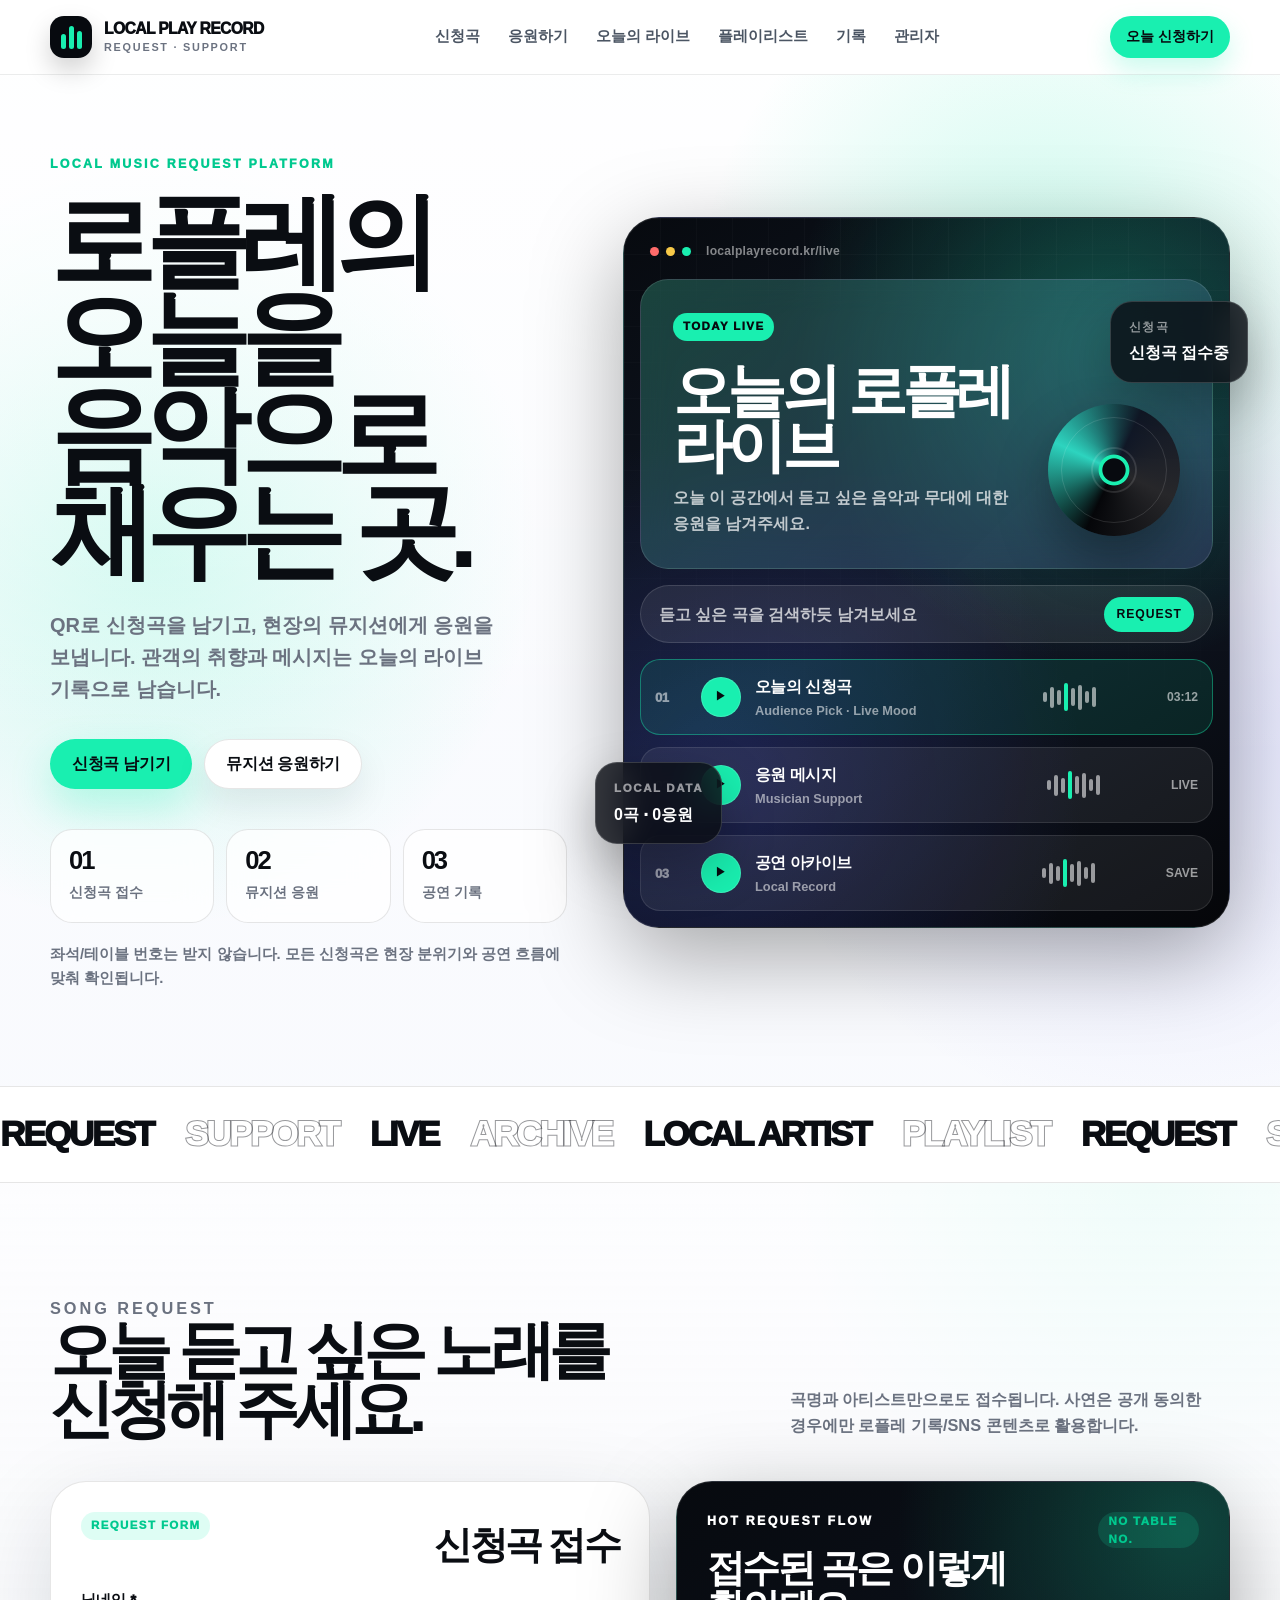
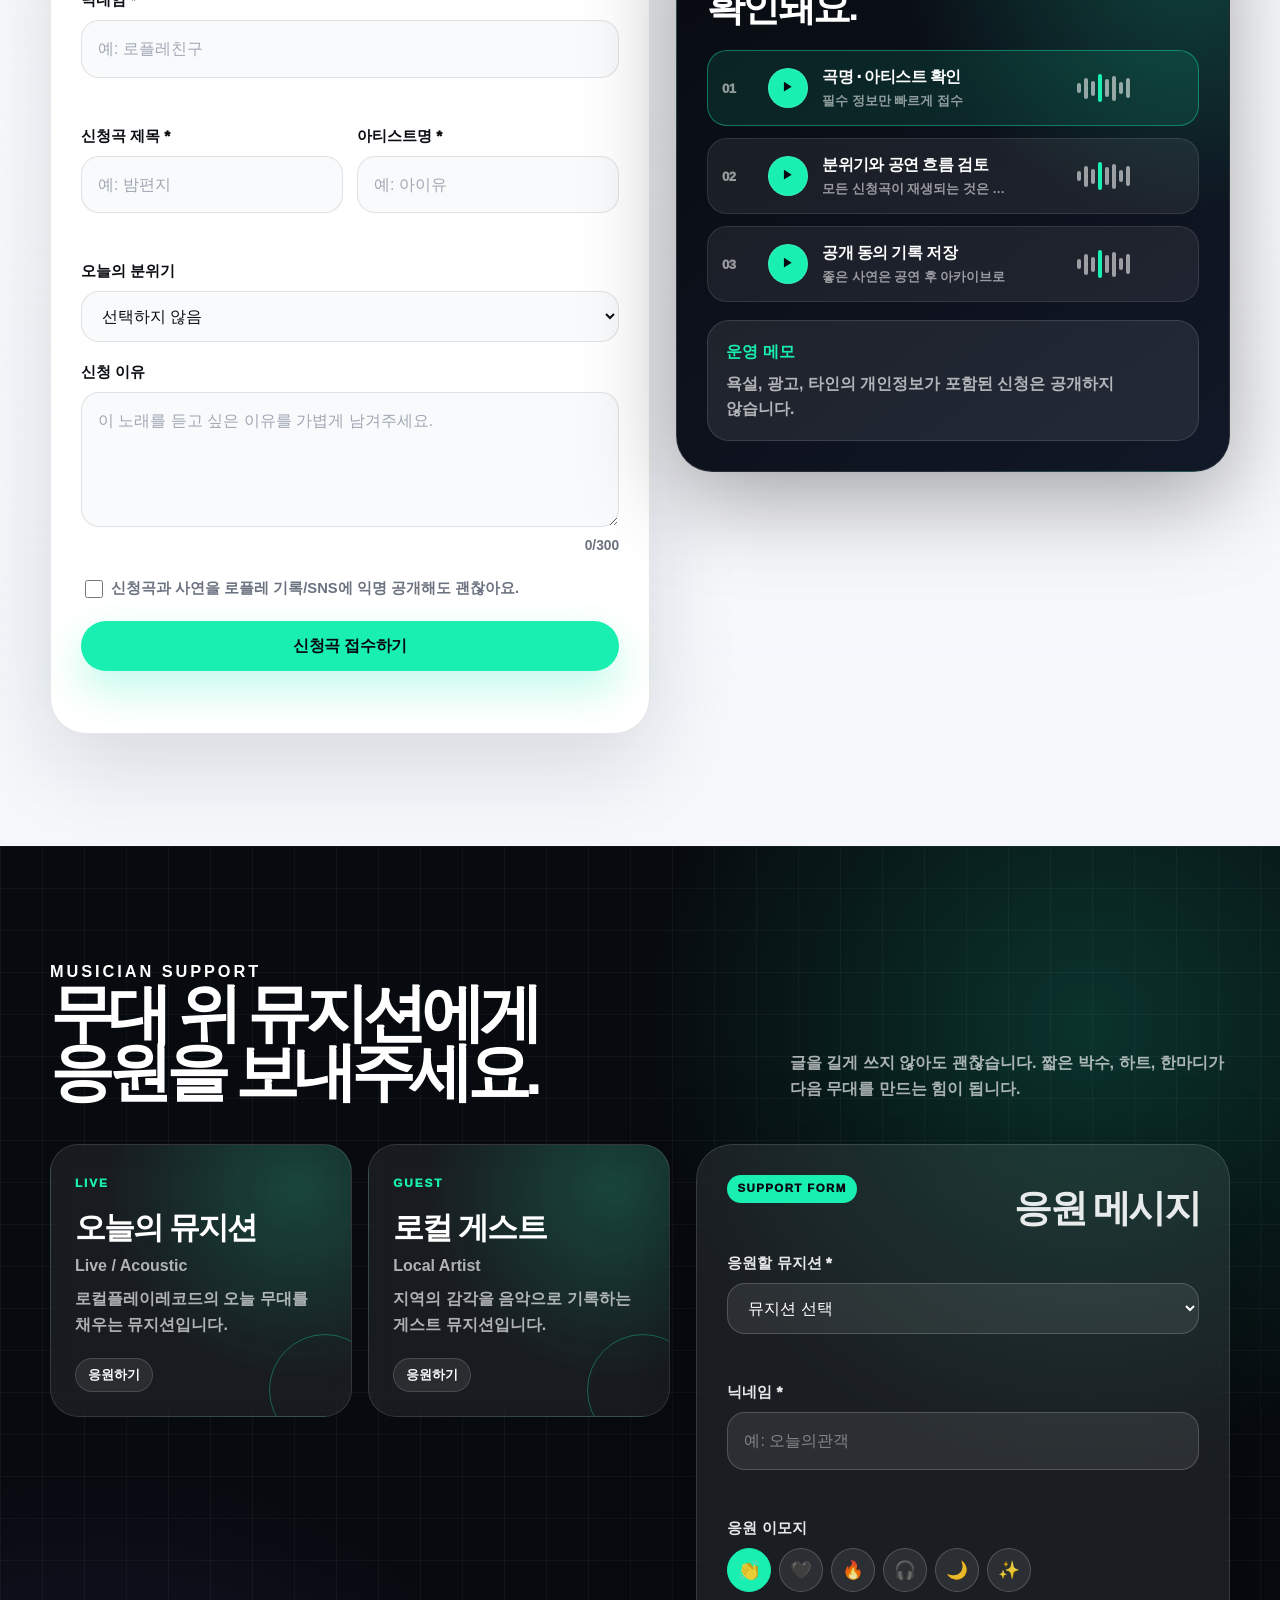
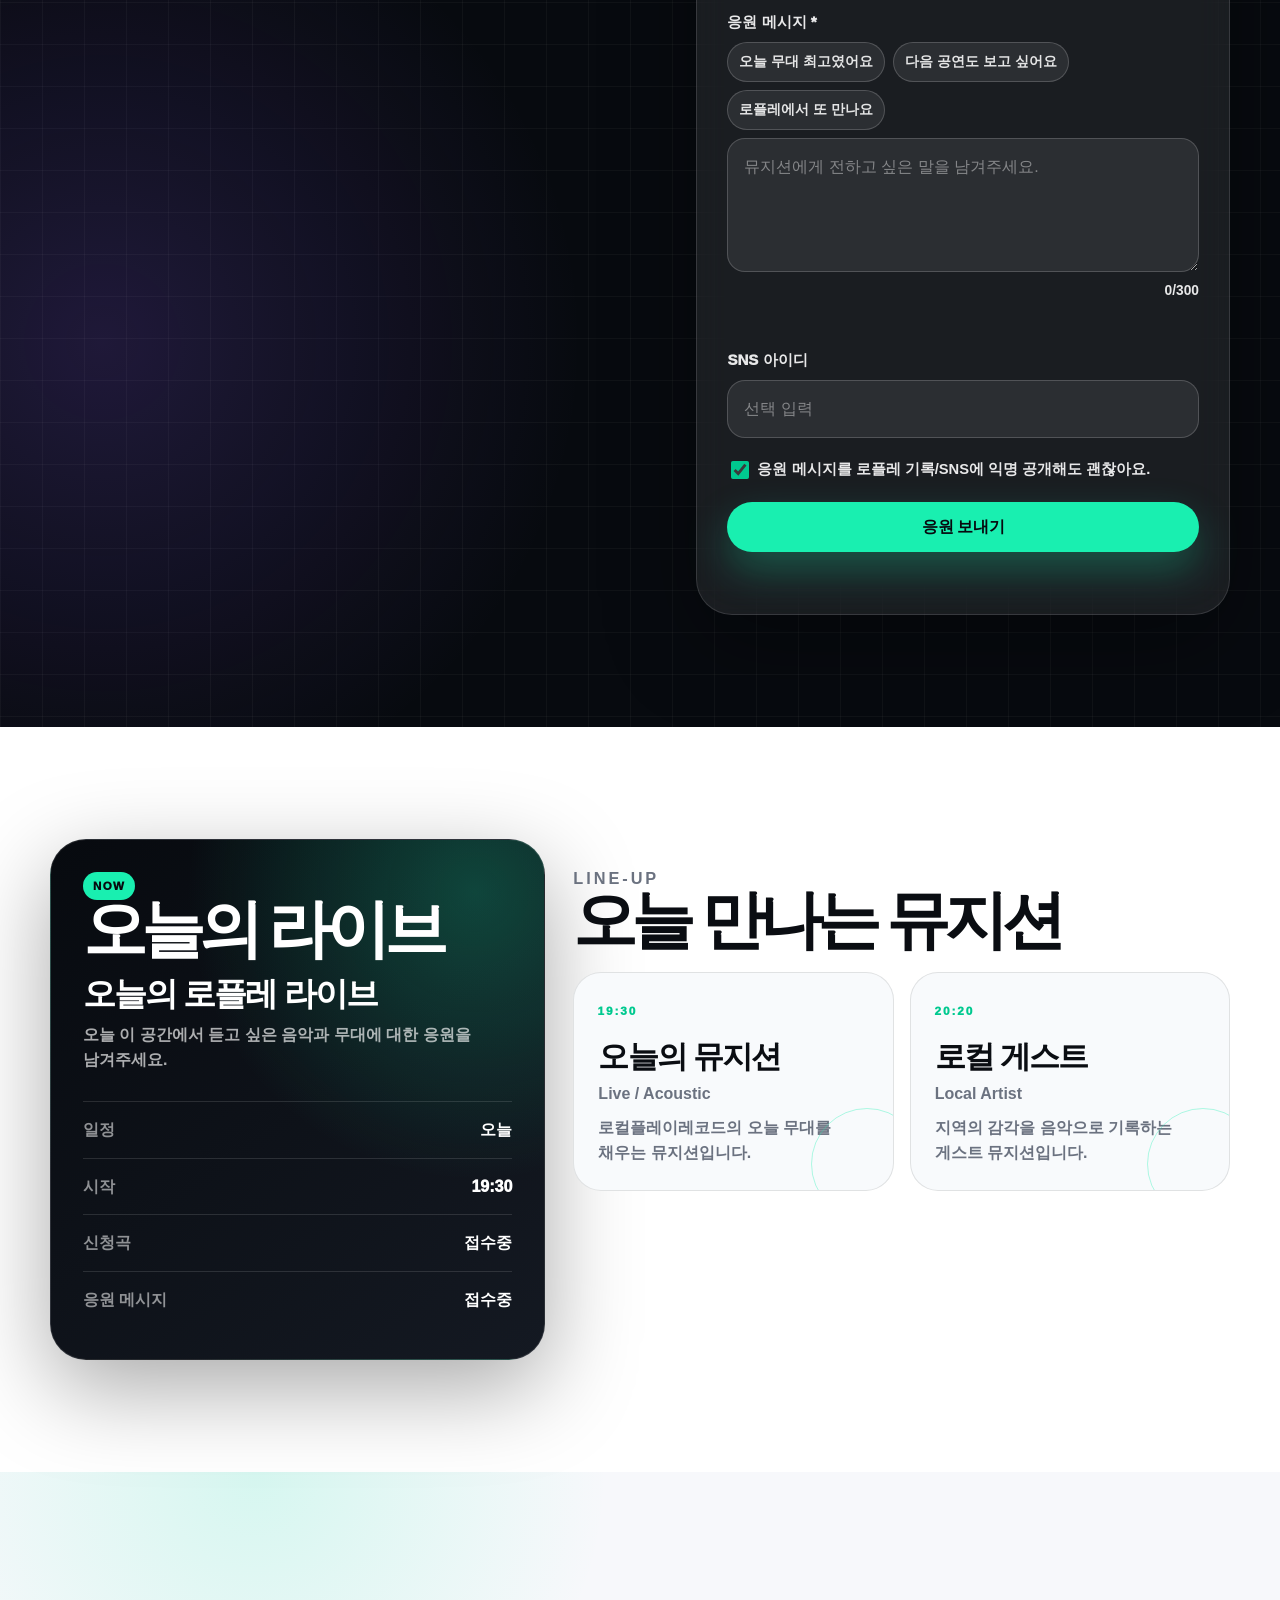
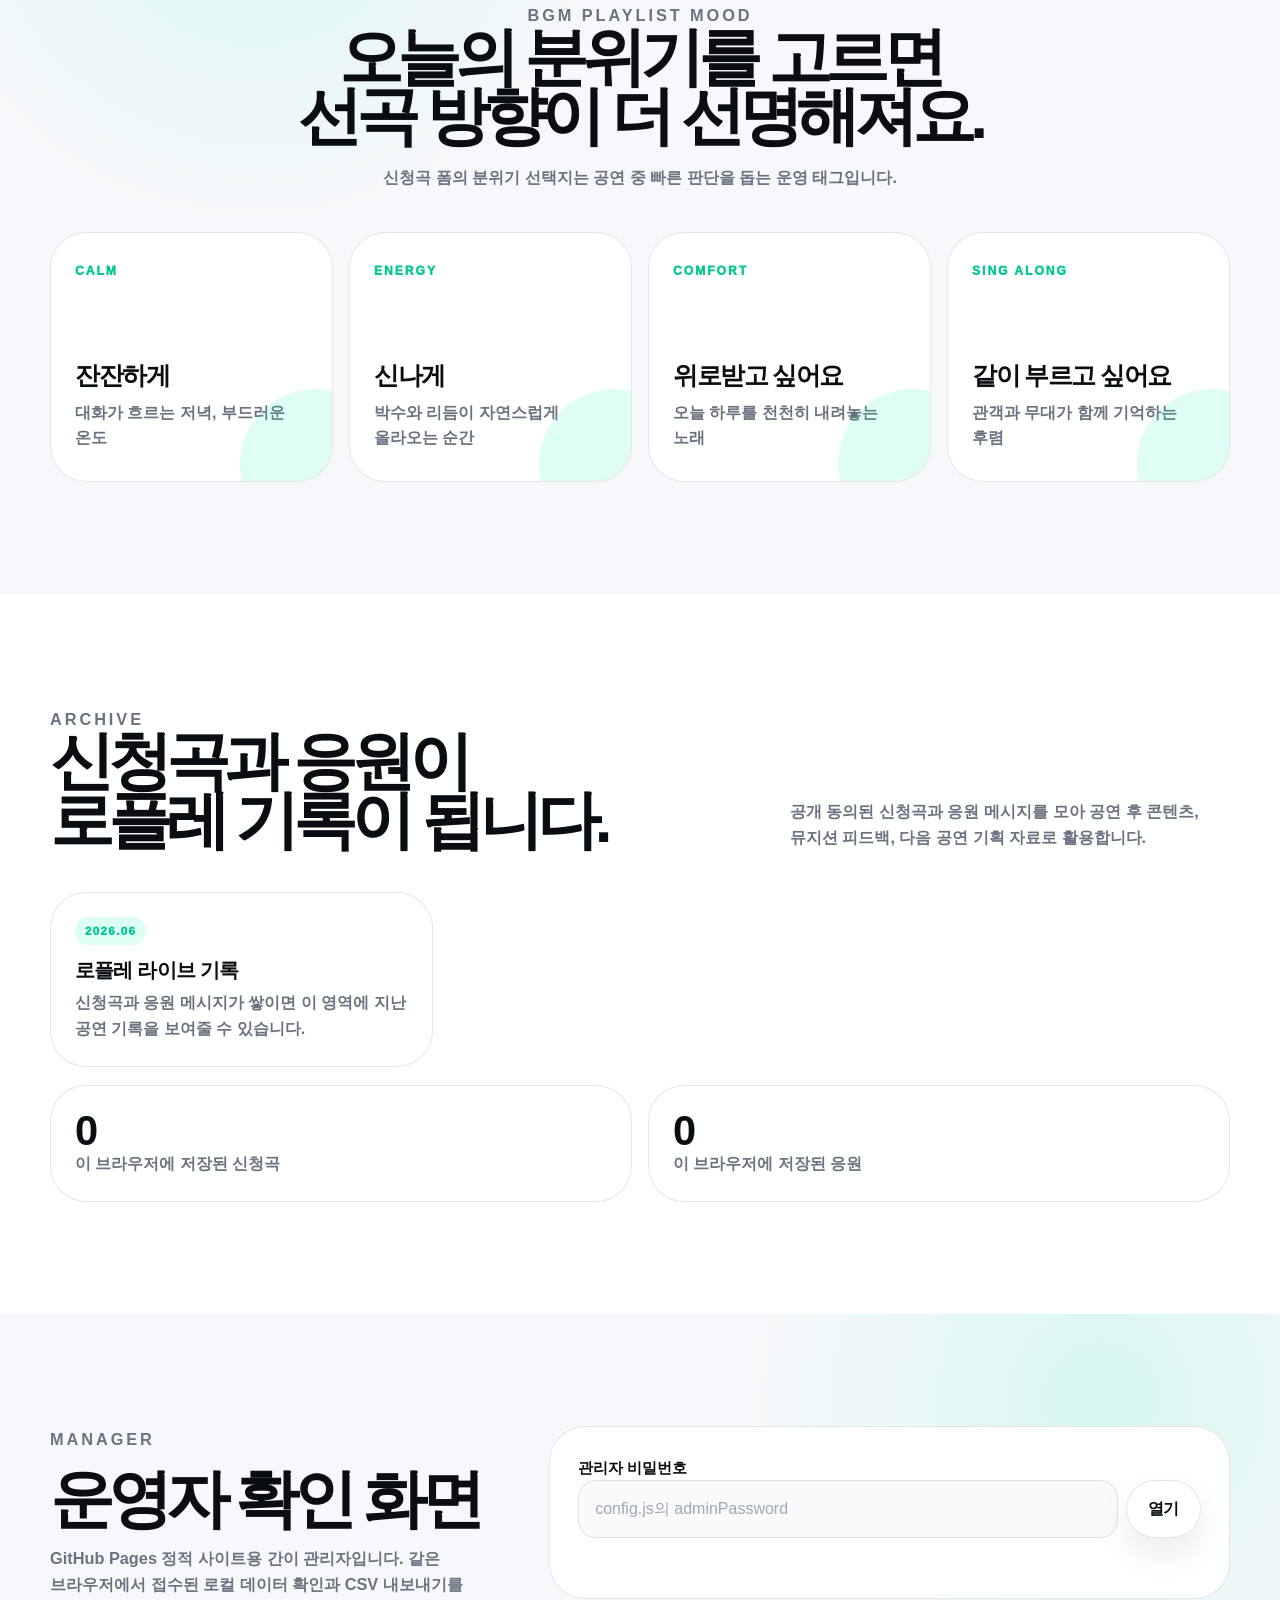
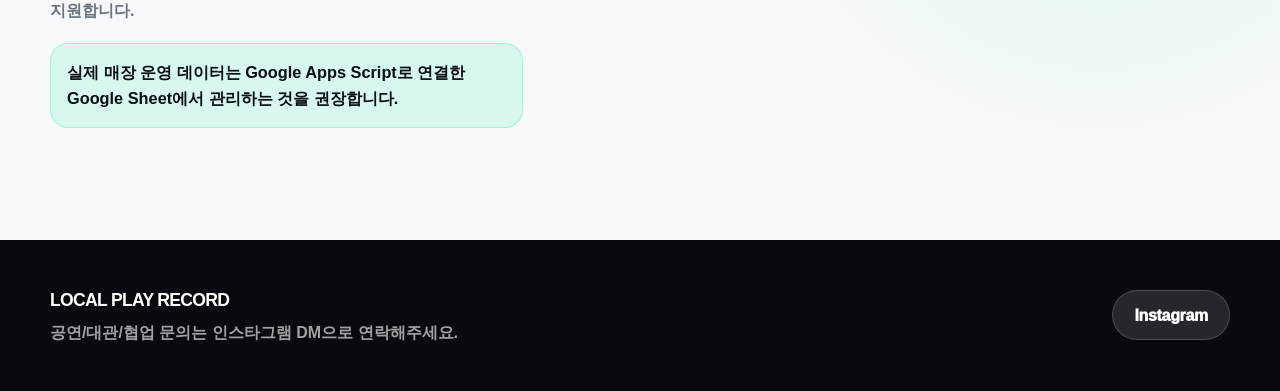
==== index.html @ 52e78ef9 "Deploy Local Play Record site" ====
<!doctype html>
<html lang="ko">
<head>
  <meta charset="utf-8" />
  <meta name="viewport" content="width=device-width, initial-scale=1" />
  <meta name="description" content="로컬플레이레코드 신청곡과 뮤지션 응원하기 페이지" />
  <meta property="og:title" content="LOCAL PLAY RECORD" />
  <meta property="og:description" content="오늘 듣고 싶은 음악을 신청하고 뮤지션에게 응원을 남겨주세요." />
  <meta property="og:type" content="website" />
  <title>LOCAL PLAY RECORD | 신청곡과 뮤지션 응원하기</title>
  <link rel="stylesheet" href="assets/styles.css" />
  <script src="config.js"></script>
</head>
<body>
  <a class="skip-link" href="#main">본문으로 바로가기</a>

  <header class="site-header" data-header>
    <div class="container nav-shell">
      <a class="brand" href="#home" aria-label="로컬플레이레코드 홈">
        <span class="brand-mark" aria-hidden="true"><span></span><span></span><span></span></span>
        <span class="brand-copy">
          <strong data-brand-name>LOCAL PLAY RECORD</strong>
          <small>REQUEST · SUPPORT</small>
        </span>
      </a>
      <button class="nav-toggle" type="button" aria-expanded="false" aria-controls="primary-nav" data-nav-toggle>
        메뉴
      </button>
      <nav id="primary-nav" class="primary-nav" data-primary-nav aria-label="주요 메뉴">
        <a href="#request">신청곡</a>
        <a href="#support">응원하기</a>
        <a href="#live">오늘의 라이브</a>
        <a href="#playlist">플레이리스트</a>
        <a href="#archive">기록</a>
        <a href="#admin">관리자</a>
      </nav>
      <a class="header-cta" href="#request">오늘 신청하기</a>
    </div>
  </header>

  <main id="main">
    <section id="home" class="hero section">
      <div class="container hero-grid">
        <div class="hero-copy">
          <p class="eyebrow">Local Music Request Platform</p>
          <h1>로플레의 오늘을<br />음악으로 채우는 곳.</h1>
          <p class="hero-text">QR로 신청곡을 남기고, 현장의 뮤지션에게 응원을 보냅니다. 관객의 취향과 메시지는 오늘의 라이브 기록으로 남습니다.</p>
          <div class="cta-row">
            <a class="button primary" href="#request">신청곡 남기기</a>
            <a class="button secondary" href="#support">뮤지션 응원하기</a>
          </div>
          <div class="hero-metrics" aria-label="홈페이지 주요 기능">
            <article><strong>01</strong><span>신청곡 접수</span></article>
            <article><strong>02</strong><span>뮤지션 응원</span></article>
            <article><strong>03</strong><span>공연 기록</span></article>
          </div>
          <p class="notice">좌석/테이블 번호는 받지 않습니다. 모든 신청곡은 현장 분위기와 공연 흐름에 맞춰 확인됩니다.</p>
        </div>

        <div class="hero-interface" aria-label="음악 플랫폼형 화면 미리보기">
          <div class="interface-window">
            <div class="window-topbar">
              <span></span><span></span><span></span>
              <p>localplayrecord.kr/live</p>
            </div>
            <div class="interface-banner">
              <div>
                <span class="card-label mint">TODAY LIVE</span>
                <h2 data-event-title>오늘의 로플레 라이브</h2>
                <p data-event-description>오늘 이 공간에서 듣고 싶은 음악과 무대에 대한 응원을 남겨주세요.</p>
              </div>
              <div class="disc" aria-hidden="true"></div>
            </div>
            <div class="search-shell" aria-hidden="true">
              <span>듣고 싶은 곡을 검색하듯 남겨보세요</span>
              <b>REQUEST</b>
            </div>
            <div class="track-list compact" aria-hidden="true">
              <article class="track-row active">
                <span class="rank">01</span>
                <button type="button" tabindex="-1">▶</button>
                <div class="track-main">
                  <strong>오늘의 신청곡</strong>
                  <small>Audience Pick · Live Mood</small>
                </div>
                <div class="wave"><i></i><i></i><i></i><i></i><i></i><i></i><i></i><i></i></div>
                <span class="duration">03:12</span>
              </article>
              <article class="track-row">
                <span class="rank">02</span>
                <button type="button" tabindex="-1">▶</button>
                <div class="track-main">
                  <strong>응원 메시지</strong>
                  <small>Musician Support</small>
                </div>
                <div class="wave"><i></i><i></i><i></i><i></i><i></i><i></i><i></i><i></i></div>
                <span class="duration">LIVE</span>
              </article>
              <article class="track-row">
                <span class="rank">03</span>
                <button type="button" tabindex="-1">▶</button>
                <div class="track-main">
                  <strong>공연 아카이브</strong>
                  <small>Local Record</small>
                </div>
                <div class="wave"><i></i><i></i><i></i><i></i><i></i><i></i><i></i><i></i></div>
                <span class="duration">SAVE</span>
              </article>
            </div>
          </div>
          <div class="floating-card floating-status">
            <span>신청곡</span>
            <strong data-event-status>신청곡 접수중</strong>
          </div>
          <div class="floating-card floating-count">
            <span>LOCAL DATA</span>
            <strong><b data-request-count>0</b>곡 · <b data-support-count>0</b>응원</strong>
          </div>
        </div>
      </div>
    </section>

    <section class="ticker" aria-label="서비스 키워드">
      <div class="ticker-track">
        <span>REQUEST</span><span>SUPPORT</span><span>LIVE</span><span>ARCHIVE</span><span>LOCAL ARTIST</span><span>PLAYLIST</span>
        <span>REQUEST</span><span>SUPPORT</span><span>LIVE</span><span>ARCHIVE</span><span>LOCAL ARTIST</span><span>PLAYLIST</span>
      </div>
    </section>

    <section id="request" class="section request-section">
      <div class="container section-heading split-heading">
        <div>
          <p class="eyebrow">Song Request</p>
          <h2>오늘 듣고 싶은 노래를<br />신청해 주세요.</h2>
        </div>
        <p>곡명과 아티스트만으로도 접수됩니다. 사연은 공개 동의한 경우에만 로플레 기록/SNS 콘텐츠로 활용합니다.</p>
      </div>

      <div class="container request-layout">
        <form class="form-card request-card" data-form="request" novalidate>
          <div class="form-card-head">
            <span class="card-label">REQUEST FORM</span>
            <h3>신청곡 접수</h3>
          </div>

          <div class="form-row">
            <label for="requestNickname">닉네임 <span aria-hidden="true">*</span></label>
            <input id="requestNickname" name="nickname" type="text" maxlength="20" required placeholder="예: 로플레친구" autocomplete="nickname" />
            <p class="field-error" data-error-for="requestNickname"></p>
          </div>

          <div class="form-grid-2">
            <div class="form-row">
              <label for="songTitle">신청곡 제목 <span aria-hidden="true">*</span></label>
              <input id="songTitle" name="songTitle" type="text" maxlength="80" required placeholder="예: 밤편지" />
              <p class="field-error" data-error-for="songTitle"></p>
            </div>

            <div class="form-row">
              <label for="artistName">아티스트명 <span aria-hidden="true">*</span></label>
              <input id="artistName" name="artistName" type="text" maxlength="80" required placeholder="예: 아이유" />
              <p class="field-error" data-error-for="artistName"></p>
            </div>
          </div>

          <div class="form-row">
            <label for="mood">오늘의 분위기</label>
            <select id="mood" name="mood" data-mood-options>
              <option value="">선택하지 않음</option>
            </select>
          </div>

          <div class="form-row">
            <label for="reason">신청 이유</label>
            <textarea id="reason" name="reason" rows="4" maxlength="300" placeholder="이 노래를 듣고 싶은 이유를 가볍게 남겨주세요."></textarea>
            <p class="counter"><span data-counter-for="reason">0</span>/300</p>
          </div>

          <label class="checkbox-row">
            <input name="isPublic" type="checkbox" value="yes" />
            <span>신청곡과 사연을 로플레 기록/SNS에 익명 공개해도 괜찮아요.</span>
          </label>

          <input class="visually-hidden" name="website" tabindex="-1" autocomplete="off" />

          <button class="button primary full" type="submit">신청곡 접수하기</button>
          <p class="form-status" role="status" aria-live="polite" data-status></p>
        </form>

        <aside class="hot-panel" aria-label="신청곡 운영 안내">
          <div class="hot-panel-head">
            <div>
              <p class="eyebrow">Hot Request Flow</p>
              <h3>접수된 곡은 이렇게 확인돼요.</h3>
            </div>
            <span class="pill">NO TABLE NO.</span>
          </div>
          <div class="track-list">
            <article class="track-row active">
              <span class="rank">01</span>
              <button type="button" tabindex="-1" aria-hidden="true">▶</button>
              <div class="track-main">
                <strong>곡명 · 아티스트 확인</strong>
                <small>필수 정보만 빠르게 접수</small>
              </div>
              <div class="wave"><i></i><i></i><i></i><i></i><i></i><i></i><i></i><i></i></div>
            </article>
            <article class="track-row">
              <span class="rank">02</span>
              <button type="button" tabindex="-1" aria-hidden="true">▶</button>
              <div class="track-main">
                <strong>분위기와 공연 흐름 검토</strong>
                <small>모든 신청곡이 재생되는 것은 아니에요</small>
              </div>
              <div class="wave"><i></i><i></i><i></i><i></i><i></i><i></i><i></i><i></i></div>
            </article>
            <article class="track-row">
              <span class="rank">03</span>
              <button type="button" tabindex="-1" aria-hidden="true">▶</button>
              <div class="track-main">
                <strong>공개 동의 기록 저장</strong>
                <small>좋은 사연은 공연 후 아카이브로</small>
              </div>
              <div class="wave"><i></i><i></i><i></i><i></i><i></i><i></i><i></i><i></i></div>
            </article>
          </div>
          <div class="guide-card">
            <strong>운영 메모</strong>
            <p>욕설, 광고, 타인의 개인정보가 포함된 신청은 공개하지 않습니다.</p>
          </div>
        </aside>
      </div>
    </section>

    <section id="support" class="section support-section">
      <div class="container section-heading split-heading dark-heading">
        <div>
          <p class="eyebrow">Musician Support</p>
          <h2>무대 위 뮤지션에게<br />응원을 보내주세요.</h2>
        </div>
        <p>글을 길게 쓰지 않아도 괜찮습니다. 짧은 박수, 하트, 한마디가 다음 무대를 만드는 힘이 됩니다.</p>
      </div>

      <div class="container support-layout">
        <div class="musician-side">
          <div class="musician-grid" data-musician-cards aria-live="polite"></div>
        </div>

        <form class="form-card dark support-card" data-form="support" novalidate>
          <div class="form-card-head">
            <span class="card-label mint">SUPPORT FORM</span>
            <h3>응원 메시지</h3>
          </div>

          <div class="form-row">
            <label for="musicianId">응원할 뮤지션 <span aria-hidden="true">*</span></label>
            <select id="musicianId" name="musicianId" required data-musician-options>
              <option value="">뮤지션 선택</option>
            </select>
            <p class="field-error" data-error-for="musicianId"></p>
          </div>

          <div class="form-row">
            <label for="supportNickname">닉네임 <span aria-hidden="true">*</span></label>
            <input id="supportNickname" name="nickname" type="text" maxlength="20" required placeholder="예: 오늘의관객" autocomplete="nickname" />
            <p class="field-error" data-error-for="supportNickname"></p>
          </div>

          <div class="form-row">
            <span class="label-like">응원 이모지</span>
            <div class="emoji-row" data-emoji-options></div>
          </div>

          <div class="form-row">
            <label for="supportMessage">응원 메시지 <span aria-hidden="true">*</span></label>
            <div class="preset-row" data-preset-row>
              <button type="button" data-preset="오늘 무대 최고였어요.">오늘 무대 최고였어요</button>
              <button type="button" data-preset="다음 공연도 보고 싶어요.">다음 공연도 보고 싶어요</button>
              <button type="button" data-preset="로플레에서 또 만나요.">로플레에서 또 만나요</button>
            </div>
            <textarea id="supportMessage" name="message" rows="4" maxlength="300" required placeholder="뮤지션에게 전하고 싶은 말을 남겨주세요."></textarea>
            <p class="counter"><span data-counter-for="supportMessage">0</span>/300</p>
            <p class="field-error" data-error-for="supportMessage"></p>
          </div>

          <div class="form-row">
            <label for="snsId">SNS 아이디</label>
            <input id="snsId" name="snsId" type="text" maxlength="60" placeholder="선택 입력" />
          </div>

          <label class="checkbox-row">
            <input name="isPublic" type="checkbox" value="yes" checked />
            <span>응원 메시지를 로플레 기록/SNS에 익명 공개해도 괜찮아요.</span>
          </label>

          <input class="visually-hidden" name="website" tabindex="-1" autocomplete="off" />

          <button class="button primary full" type="submit">응원 보내기</button>
          <p class="form-status" role="status" aria-live="polite" data-status></p>
        </form>
      </div>
    </section>

    <section id="live" class="section live-section">
      <div class="container live-board">
        <article class="live-summary">
          <span class="card-label mint">NOW</span>
          <h2>오늘의 라이브</h2>
          <h3 data-live-title>오늘의 로플레 라이브</h3>
          <p data-live-description>오늘 이 공간에서 듣고 싶은 음악과 무대에 대한 응원을 남겨주세요.</p>
          <dl>
            <div><dt>일정</dt><dd data-event-date>오늘</dd></div>
            <div><dt>시작</dt><dd data-event-time>19:30</dd></div>
            <div><dt>신청곡</dt><dd data-request-open>접수중</dd></div>
            <div><dt>응원 메시지</dt><dd data-support-open>접수중</dd></div>
          </dl>
        </article>
        <div class="lineup-wrap">
          <div class="section-heading left-heading">
            <p class="eyebrow">Line-up</p>
            <h2>오늘 만나는 뮤지션</h2>
          </div>
          <div class="lineup" data-lineup></div>
        </div>
      </div>
    </section>

    <section id="playlist" class="section playlist-section">
      <div class="container section-heading">
        <p class="eyebrow">BGM Playlist Mood</p>
        <h2>오늘의 분위기를 고르면<br />선곡 방향이 더 선명해져요.</h2>
        <p>신청곡 폼의 분위기 선택지는 공연 중 빠른 판단을 돕는 운영 태그입니다.</p>
      </div>
      <div class="container playlist-grid" aria-label="분위기 선택 예시">
        <article><span>Calm</span><strong>잔잔하게</strong><p>대화가 흐르는 저녁, 부드러운 온도</p></article>
        <article><span>Energy</span><strong>신나게</strong><p>박수와 리듬이 자연스럽게 올라오는 순간</p></article>
        <article><span>Comfort</span><strong>위로받고 싶어요</strong><p>오늘 하루를 천천히 내려놓는 노래</p></article>
        <article><span>Sing Along</span><strong>같이 부르고 싶어요</strong><p>관객과 무대가 함께 기억하는 후렴</p></article>
      </div>
    </section>

    <section id="archive" class="section archive-section">
      <div class="container section-heading split-heading">
        <div>
          <p class="eyebrow">Archive</p>
          <h2>신청곡과 응원이<br />로플레 기록이 됩니다.</h2>
        </div>
        <p>공개 동의된 신청곡과 응원 메시지를 모아 공연 후 콘텐츠, 뮤지션 피드백, 다음 공연 기획 자료로 활용합니다.</p>
      </div>
      <div class="container archive-grid" data-archive-grid></div>
      <div class="container stats-grid" data-stats-grid>
        <article>
          <strong data-request-count>0</strong>
          <span>이 브라우저에 저장된 신청곡</span>
        </article>
        <article>
          <strong data-support-count>0</strong>
          <span>이 브라우저에 저장된 응원</span>
        </article>
      </div>
    </section>

    <section id="admin" class="section admin-section">
      <div class="container admin-layout">
        <div class="section-copy">
          <p class="eyebrow">Manager</p>
          <h2>운영자 확인 화면</h2>
          <p>GitHub Pages 정적 사이트용 간이 관리자입니다. 같은 브라우저에서 접수된 로컬 데이터 확인과 CSV 내보내기를 지원합니다.</p>
          <p class="notice strong">실제 매장 운영 데이터는 Google Apps Script로 연결한 Google Sheet에서 관리하는 것을 권장합니다.</p>
        </div>

        <div class="admin-card" data-admin-card>
          <form class="admin-login" data-admin-login>
            <label for="adminPassword">관리자 비밀번호</label>
            <div class="inline-control">
              <input id="adminPassword" type="password" autocomplete="current-password" placeholder="config.js의 adminPassword" />
              <button class="button secondary" type="submit">열기</button>
            </div>
            <p class="form-status" role="status" aria-live="polite" data-admin-status></p>
          </form>

          <div class="admin-panel" data-admin-panel hidden>
            <div class="admin-actions">
              <button class="button secondary" type="button" data-export="requests">신청곡 CSV</button>
              <button class="button secondary" type="button" data-export="supports">응원 CSV</button>
              <button class="button danger" type="button" data-clear-local>로컬 데이터 초기화</button>
            </div>
            <div class="admin-tabs" role="tablist" aria-label="관리자 데이터 탭">
              <button class="active" type="button" data-admin-tab="requests">신청곡</button>
              <button type="button" data-admin-tab="supports">응원</button>
            </div>
            <div class="admin-table-wrap">
              <table data-admin-table>
                <thead></thead>
                <tbody></tbody>
              </table>
            </div>
          </div>
        </div>
      </div>
    </section>
  </main>

  <footer class="site-footer">
    <div class="container footer-grid">
      <div>
        <strong data-footer-brand>LOCAL PLAY RECORD</strong>
        <p data-contact-text>공연/대관/협업 문의는 인스타그램 DM으로 연락해주세요.</p>
      </div>
      <a class="button ghost" href="https://www.instagram.com/" target="_blank" rel="noreferrer" data-instagram-link>Instagram</a>
    </div>
  </footer>

  <div class="toast" role="status" aria-live="polite" data-toast hidden></div>
  <script src="assets/app.js"></script>
</body>
</html>
---- assets/styles.css ----
:root {
  color-scheme: light;
  --bg: #f5f7fb;
  --bg-warm: #fff9ee;
  --ink: #0a0d12;
  --ink-2: #161b22;
  --muted: #6b7280;
  --muted-2: #9aa3af;
  --line: rgba(10, 13, 18, 0.1);
  --line-strong: rgba(10, 13, 18, 0.18);
  --surface: #ffffff;
  --surface-soft: rgba(255, 255, 255, 0.72);
  --dark: #070a0f;
  --dark-2: #0d1118;
  --dark-3: #151a23;
  --mint: #19efb0;
  --mint-strong: #00c98f;
  --mint-soft: rgba(25, 239, 176, 0.14);
  --blue: #5157ff;
  --violet: #8b5cf6;
  --orange: #ff8a3d;
  --danger: #e5484d;
  --shadow: 0 28px 90px rgba(15, 23, 42, 0.14);
  --shadow-dark: 0 28px 90px rgba(0, 0, 0, 0.34);
  --radius-xl: 36px;
  --radius-lg: 26px;
  --radius-md: 18px;
  --radius-sm: 12px;
  --container: 1180px;
}

* {
  box-sizing: border-box;
}

html {
  scroll-behavior: smooth;
}

body {
  margin: 0;
  color: var(--ink);
  background:
    radial-gradient(circle at 12% 8%, rgba(25, 239, 176, 0.22), transparent 24rem),
    radial-gradient(circle at 92% 10%, rgba(81, 87, 255, 0.14), transparent 28rem),
    linear-gradient(180deg, #fbfcff 0%, var(--bg) 46%, #ffffff 100%);
  font-family: -apple-system, BlinkMacSystemFont, 'Pretendard', 'Apple SD Gothic Neo', 'Noto Sans KR', 'Segoe UI', sans-serif;
  line-height: 1.6;
  word-break: keep-all;
  -webkit-font-smoothing: antialiased;
  text-rendering: optimizeLegibility;
}

body.nav-open {
  overflow: hidden;
}

img,
svg {
  max-width: 100%;
}

a {
  color: inherit;
  text-decoration: none;
}

button,
input,
select,
textarea {
  font: inherit;
}

button {
  cursor: pointer;
}

.container {
  width: min(100% - 48px, var(--container));
  margin-inline: auto;
}

.skip-link {
  position: absolute;
  left: 16px;
  top: -80px;
  z-index: 100;
  padding: 12px 16px;
  color: #fff;
  background: var(--dark);
  border-radius: var(--radius-sm);
  transition: top 0.2s ease;
}

.skip-link:focus {
  top: 16px;
}

.site-header {
  position: sticky;
  top: 0;
  z-index: 50;
  border-bottom: 1px solid rgba(10, 13, 18, 0.08);
  background: rgba(255, 255, 255, 0.84);
  backdrop-filter: blur(20px);
}

.nav-shell {
  display: grid;
  grid-template-columns: auto 1fr auto;
  align-items: center;
  min-height: 74px;
  gap: 18px;
}

.brand {
  display: inline-flex;
  align-items: center;
  gap: 12px;
  min-width: 0;
}

.brand-mark {
  display: inline-flex;
  align-items: end;
  justify-content: center;
  gap: 3px;
  width: 42px;
  height: 42px;
  padding: 9px;
  border-radius: 14px;
  color: var(--dark);
  background: var(--dark);
  box-shadow: 0 12px 26px rgba(0, 0, 0, 0.18);
}

.brand-mark span {
  display: block;
  width: 5px;
  border-radius: 999px;
  background: var(--mint);
}

.brand-mark span:nth-child(1) { height: 15px; }
.brand-mark span:nth-child(2) { height: 23px; }
.brand-mark span:nth-child(3) { height: 18px; }

.brand-copy {
  display: grid;
  line-height: 1.05;
}

.brand-copy strong {
  font-size: 0.98rem;
  font-weight: 950;
  letter-spacing: -0.04em;
}

.brand-copy small {
  margin-top: 4px;
  color: var(--muted);
  font-size: 0.68rem;
  font-weight: 900;
  letter-spacing: 0.16em;
}

.primary-nav {
  display: flex;
  align-items: center;
  justify-content: center;
  gap: 4px;
  color: #4b5563;
  font-size: 0.93rem;
  font-weight: 850;
}

.primary-nav a {
  padding: 10px 12px;
  border-radius: 999px;
  transition: color 0.18s ease, background 0.18s ease, transform 0.18s ease;
}

.primary-nav a:hover,
.primary-nav a:focus-visible {
  color: var(--ink);
  background: rgba(10, 13, 18, 0.06);
  outline: none;
  transform: translateY(-1px);
}

.header-cta {
  display: inline-flex;
  align-items: center;
  justify-content: center;
  min-height: 42px;
  padding: 0 16px;
  color: var(--dark);
  background: var(--mint);
  border-radius: 999px;
  font-size: 0.9rem;
  font-weight: 950;
  box-shadow: 0 12px 26px rgba(25, 239, 176, 0.22);
}

.nav-toggle {
  display: none;
  justify-self: end;
  border: 1px solid var(--line);
  border-radius: 999px;
  padding: 9px 14px;
  color: var(--ink);
  background: #fff;
  font-weight: 900;
}

.section {
  padding: 112px 0;
}

.hero {
  position: relative;
  overflow: hidden;
  padding: 80px 0 96px;
}

.hero::before {
  content: '';
  position: absolute;
  inset: 0 0 auto 0;
  height: 68%;
  background:
    radial-gradient(circle at 82% 32%, rgba(25, 239, 176, 0.22), transparent 22rem),
    linear-gradient(180deg, rgba(255, 255, 255, 0.88), rgba(255, 255, 255, 0));
  pointer-events: none;
}

.hero-grid {
  position: relative;
  display: grid;
  grid-template-columns: minmax(0, 0.92fr) minmax(380px, 1.08fr);
  gap: 56px;
  align-items: center;
}

.hero-copy h1,
.section-heading h2,
.section-copy h2,
.live-summary h2 {
  margin: 0;
  color: var(--ink);
  font-size: clamp(3.1rem, 8.2vw, 6.9rem);
  line-height: 0.92;
  letter-spacing: -0.095em;
}

.section-heading h2,
.section-copy h2,
.live-summary h2 {
  font-size: clamp(2.4rem, 5vw, 4.7rem);
}

.hero-text {
  max-width: 560px;
  margin: 30px 0 0;
  color: var(--muted);
  font-size: clamp(1.05rem, 1.8vw, 1.25rem);
  font-weight: 600;
}

.eyebrow {
  margin: 0 0 18px;
  color: var(--mint-strong);
  text-transform: uppercase;
  font-size: 0.78rem;
  font-weight: 950;
  letter-spacing: 0.18em;
}

.cta-row,
.footer-grid,
.admin-actions {
  display: flex;
  align-items: center;
  flex-wrap: wrap;
  gap: 12px;
}

.cta-row {
  margin-top: 34px;
}

.button {
  display: inline-flex;
  align-items: center;
  justify-content: center;
  min-height: 50px;
  padding: 0 21px;
  border: 1px solid transparent;
  border-radius: 999px;
  font-weight: 950;
  letter-spacing: -0.02em;
  transition: transform 0.18s ease, box-shadow 0.18s ease, background 0.18s ease, color 0.18s ease, border-color 0.18s ease;
}

.button:hover,
.button:focus-visible {
  transform: translateY(-2px);
  outline: none;
}

.button.primary {
  color: var(--dark);
  background: var(--mint);
  box-shadow: 0 18px 40px rgba(25, 239, 176, 0.28);
}

.button.primary:hover,
.button.primary:focus-visible {
  background: #00dfa0;
  box-shadow: 0 22px 44px rgba(25, 239, 176, 0.34);
}

.button.secondary {
  color: var(--ink);
  background: #fff;
  border-color: var(--line);
  box-shadow: 0 16px 34px rgba(15, 23, 42, 0.08);
}

.button.secondary:hover,
.button.secondary:focus-visible {
  border-color: var(--line-strong);
}

.button.ghost {
  color: #fff;
  background: rgba(255, 255, 255, 0.12);
  border-color: rgba(255, 255, 255, 0.18);
}

.button.danger {
  color: #fff;
  background: var(--danger);
}

.button.full {
  width: 100%;
}

.button:disabled {
  cursor: not-allowed;
  opacity: 0.62;
  transform: none;
  box-shadow: none;
}

.notice {
  margin: 20px 0 0;
  color: var(--muted);
  font-size: 0.93rem;
  font-weight: 650;
}

.notice.strong {
  padding: 15px 16px;
  color: var(--ink);
  background: var(--mint-soft);
  border: 1px solid rgba(25, 239, 176, 0.28);
  border-radius: var(--radius-md);
}

.hero-metrics {
  display: grid;
  grid-template-columns: repeat(3, minmax(0, 1fr));
  gap: 12px;
  max-width: 590px;
  margin-top: 40px;
}

.hero-metrics article {
  padding: 18px;
  border: 1px solid var(--line);
  border-radius: 22px;
  background: rgba(255, 255, 255, 0.72);
  backdrop-filter: blur(18px);
}

.hero-metrics strong {
  display: block;
  color: var(--ink);
  font-size: 1.6rem;
  line-height: 1;
  letter-spacing: -0.08em;
}

.hero-metrics span {
  display: block;
  margin-top: 8px;
  color: var(--muted);
  font-size: 0.86rem;
  font-weight: 850;
}

.hero-interface {
  position: relative;
  min-height: 650px;
}

.interface-window,
.hot-panel,
.form-card,
.admin-card,
.live-summary,
.archive-grid article,
.stats-grid article,
.playlist-grid article {
  border: 1px solid var(--line);
  border-radius: var(--radius-xl);
  background: var(--surface);
  box-shadow: var(--shadow);
}

.interface-window {
  position: relative;
  overflow: hidden;
  min-height: 620px;
  padding: 16px;
  color: #fff;
  background:
    radial-gradient(circle at 80% 18%, rgba(25, 239, 176, 0.28), transparent 20rem),
    radial-gradient(circle at 18% 80%, rgba(81, 87, 255, 0.2), transparent 22rem),
    linear-gradient(150deg, #070a0f 0%, #111827 52%, #050609 100%);
  border-color: rgba(255, 255, 255, 0.12);
  box-shadow: var(--shadow-dark);
}

.interface-window::before {
  content: '';
  position: absolute;
  inset: 0;
  background-image:
    linear-gradient(rgba(255,255,255,0.04) 1px, transparent 1px),
    linear-gradient(90deg, rgba(255,255,255,0.04) 1px, transparent 1px);
  background-size: 36px 36px;
  mask-image: linear-gradient(180deg, rgba(0,0,0,0.65), transparent 85%);
  pointer-events: none;
}

.window-topbar {
  position: relative;
  display: flex;
  align-items: center;
  gap: 7px;
  padding: 8px 10px 18px;
  color: rgba(255, 255, 255, 0.5);
  font-size: 0.76rem;
  font-weight: 850;
  letter-spacing: 0.02em;
}

.window-topbar span {
  width: 9px;
  height: 9px;
  border-radius: 50%;
  background: rgba(255, 255, 255, 0.22);
}

.window-topbar span:first-child { background: #ff6b6b; }
.window-topbar span:nth-child(2) { background: #f7c948; }
.window-topbar span:nth-child(3) { background: var(--mint); }
.window-topbar p { margin: 0 0 0 8px; }

.interface-banner {
  position: relative;
  z-index: 1;
  display: grid;
  grid-template-columns: 1fr auto;
  gap: 18px;
  align-items: end;
  min-height: 260px;
  padding: 32px;
  border: 1px solid rgba(255,255,255,0.12);
  border-radius: 28px;
  background:
    linear-gradient(135deg, rgba(25,239,176,0.18), rgba(81,87,255,0.12)),
    rgba(255,255,255,0.07);
  backdrop-filter: blur(18px);
}

.interface-banner h2 {
  max-width: 420px;
  margin: 22px 0 12px;
  font-size: clamp(2.2rem, 4.6vw, 4.6rem);
  line-height: 0.94;
  letter-spacing: -0.08em;
}

.interface-banner p {
  max-width: 430px;
  margin: 0;
  color: rgba(255,255,255,0.72);
  font-weight: 650;
}

.disc {
  position: relative;
  width: 132px;
  height: 132px;
  border-radius: 50%;
  background:
    radial-gradient(circle, var(--dark) 0 12%, var(--mint) 13% 16%, transparent 17% 22%, rgba(255,255,255,0.12) 23% 24%, transparent 25%),
    conic-gradient(from 25deg, #111827, #27272a, #050609, #2dd4bf, #111827);
  box-shadow: 0 24px 50px rgba(0, 0, 0, 0.34);
}

.disc::after {
  content: '';
  position: absolute;
  inset: 13px;
  border-radius: inherit;
  border: 1px solid rgba(255,255,255,0.12);
}

.card-label,
.pill {
  display: inline-flex;
  align-items: center;
  min-height: 28px;
  padding: 0 10px;
  color: var(--mint-strong);
  background: var(--mint-soft);
  border-radius: 999px;
  font-size: 0.72rem;
  font-weight: 950;
  letter-spacing: 0.12em;
  text-transform: uppercase;
}

.card-label.mint {
  color: var(--dark);
  background: var(--mint);
}

.search-shell {
  position: relative;
  z-index: 1;
  display: flex;
  align-items: center;
  justify-content: space-between;
  gap: 14px;
  min-height: 58px;
  margin-top: 16px;
  padding: 0 18px;
  border: 1px solid rgba(255,255,255,0.13);
  border-radius: 999px;
  background: rgba(255,255,255,0.08);
  color: rgba(255,255,255,0.72);
  font-weight: 750;
}

.search-shell b {
  color: var(--dark);
  background: var(--mint);
  padding: 8px 12px;
  border-radius: 999px;
  font-size: 0.76rem;
  letter-spacing: 0.08em;
}

.track-list {
  position: relative;
  z-index: 1;
  display: grid;
  gap: 12px;
  margin-top: 16px;
}

.track-row {
  display: grid;
  grid-template-columns: 34px 42px minmax(0, 1fr) minmax(100px, 170px) auto;
  align-items: center;
  gap: 12px;
  min-height: 76px;
  padding: 12px 14px;
  border: 1px solid rgba(255,255,255,0.1);
  border-radius: 20px;
  background: rgba(255,255,255,0.065);
  color: #fff;
}

.track-row.active {
  border-color: rgba(25,239,176,0.4);
  background: rgba(25,239,176,0.1);
}

.rank {
  color: rgba(255,255,255,0.54);
  font-size: 0.82rem;
  font-weight: 950;
  letter-spacing: -0.04em;
}

.track-row button {
  display: inline-grid;
  place-items: center;
  width: 40px;
  height: 40px;
  border: 1px solid rgba(255,255,255,0.14);
  border-radius: 50%;
  color: var(--dark);
  background: var(--mint);
  font-size: 0.78rem;
}

.track-main {
  min-width: 0;
}

.track-main strong,
.track-main small {
  display: block;
  overflow: hidden;
  text-overflow: ellipsis;
  white-space: nowrap;
}

.track-main strong {
  font-size: 0.98rem;
  font-weight: 950;
  letter-spacing: -0.035em;
}

.track-main small {
  margin-top: 2px;
  color: rgba(255,255,255,0.55);
  font-size: 0.8rem;
  font-weight: 700;
}

.wave {
  display: flex;
  align-items: center;
  justify-content: center;
  gap: 3px;
  height: 30px;
  overflow: hidden;
}

.wave i {
  display: block;
  width: 4px;
  min-height: 8px;
  border-radius: 999px;
  background: rgba(255,255,255,0.56);
}

.wave i:nth-child(1) { height: 10px; }
.wave i:nth-child(2) { height: 21px; }
.wave i:nth-child(3) { height: 15px; }
.wave i:nth-child(4) { height: 28px; background: var(--mint); }
.wave i:nth-child(5) { height: 18px; }
.wave i:nth-child(6) { height: 25px; }
.wave i:nth-child(7) { height: 12px; }
.wave i:nth-child(8) { height: 20px; }

.duration {
  color: rgba(255,255,255,0.58);
  font-size: 0.76rem;
  font-weight: 900;
}

.floating-card {
  position: absolute;
  z-index: 3;
  padding: 16px 18px;
  border: 1px solid rgba(255,255,255,0.16);
  border-radius: 22px;
  color: #fff;
  background: rgba(9, 12, 18, 0.8);
  box-shadow: 0 22px 52px rgba(0,0,0,0.26);
  backdrop-filter: blur(18px);
}

.floating-card span,
.floating-card strong {
  display: block;
}

.floating-card span {
  color: rgba(255,255,255,0.56);
  font-size: 0.72rem;
  font-weight: 950;
  letter-spacing: 0.14em;
  text-transform: uppercase;
}

.floating-card strong {
  margin-top: 4px;
  font-size: 1rem;
  font-weight: 950;
}

.floating-status {
  top: 84px;
  right: -18px;
}

.floating-count {
  left: -28px;
  bottom: 84px;
}

.ticker {
  overflow: hidden;
  padding: 19px 0;
  border-top: 1px solid var(--line);
  border-bottom: 1px solid var(--line);
  background: #fff;
}

.ticker-track {
  display: flex;
  width: max-content;
  gap: 32px;
  animation: ticker 28s linear infinite;
}

.ticker span {
  color: var(--ink);
  font-size: clamp(1.2rem, 3vw, 2.2rem);
  font-weight: 950;
  letter-spacing: -0.07em;
}

.ticker span:nth-child(even) {
  color: transparent;
  -webkit-text-stroke: 1px rgba(10,13,18,0.42);
}

@keyframes ticker {
  to { transform: translateX(-50%); }
}

.section-heading {
  margin-bottom: 42px;
  text-align: center;
}

.section-heading p {
  max-width: 690px;
  margin: 18px auto 0;
  color: var(--muted);
  font-size: 1.02rem;
  font-weight: 650;
}

.split-heading {
  display: grid;
  grid-template-columns: minmax(0, 1fr) minmax(300px, 0.62fr);
  gap: 30px;
  align-items: end;
  text-align: left;
}

.split-heading p {
  margin: 0;
}

.dark-heading h2,
.dark-heading p {
  color: #fff;
}

.dark-heading p:last-child {
  color: rgba(255,255,255,0.66);
}

.request-section {
  background:
    linear-gradient(180deg, rgba(255,255,255,0.62), rgba(245,247,251,0.98)),
    radial-gradient(circle at 90% 0%, rgba(25,239,176,0.15), transparent 22rem);
}

.request-layout,
.support-layout,
.admin-layout {
  display: grid;
  grid-template-columns: minmax(0, 1.04fr) minmax(360px, 0.96fr);
  gap: 26px;
  align-items: start;
}

.form-card {
  padding: 30px;
}

.request-card {
  background: #fff;
}

.form-card-head,
.hot-panel-head {
  display: flex;
  align-items: start;
  justify-content: space-between;
  gap: 18px;
  margin-bottom: 24px;
}

.form-card-head h3,
.hot-panel-head h3 {
  margin: 14px 0 0;
  color: var(--ink);
  font-size: clamp(1.7rem, 3vw, 2.35rem);
  line-height: 1.02;
  letter-spacing: -0.07em;
}

.form-grid-2 {
  display: grid;
  grid-template-columns: repeat(2, minmax(0, 1fr));
  gap: 14px;
}

.form-row {
  display: grid;
  gap: 8px;
  margin-bottom: 18px;
}

label,
.label-like {
  color: var(--ink);
  font-size: 0.94rem;
  font-weight: 950;
}

input,
select,
textarea {
  width: 100%;
  border: 1px solid var(--line);
  border-radius: 18px;
  background: #f8fafc;
  color: var(--ink);
  padding: 15px 16px;
  transition: border-color 0.18s ease, box-shadow 0.18s ease, background 0.18s ease;
}

textarea {
  resize: vertical;
}

input::placeholder,
textarea::placeholder {
  color: #a1a8b3;
}

input:focus,
select:focus,
textarea:focus {
  outline: none;
  border-color: rgba(0, 201, 143, 0.62);
  background: #fff;
  box-shadow: 0 0 0 5px rgba(25, 239, 176, 0.15);
}

.field-error,
.form-status,
.counter {
  margin: 0;
  min-height: 20px;
  font-size: 0.86rem;
}

.field-error {
  color: var(--danger);
  font-weight: 850;
}

.counter {
  justify-self: end;
  color: var(--muted);
  font-weight: 750;
}

.form-status {
  margin-top: 12px;
  color: var(--muted);
  font-weight: 850;
  text-align: center;
}

.checkbox-row {
  display: grid;
  grid-template-columns: 20px 1fr;
  gap: 10px;
  align-items: start;
  margin: 20px 0;
  color: var(--muted);
  font-size: 0.92rem;
  font-weight: 750;
}

.checkbox-row input {
  width: 18px;
  height: 18px;
  margin-top: 3px;
  padding: 0;
  accent-color: var(--mint-strong);
}

.hot-panel {
  overflow: hidden;
  padding: 30px;
  color: #fff;
  background:
    radial-gradient(circle at 92% 8%, rgba(25,239,176,0.24), transparent 18rem),
    linear-gradient(145deg, var(--dark) 0%, #111827 100%);
  border-color: rgba(255,255,255,0.12);
  box-shadow: var(--shadow-dark);
}

.hot-panel .eyebrow,
.hot-panel-head h3 {
  color: #fff;
}

.hot-panel .track-row {
  grid-template-columns: 34px 42px minmax(0, 1fr) minmax(92px, 160px);
}

.guide-card {
  margin-top: 18px;
  padding: 18px;
  border: 1px solid rgba(255,255,255,0.12);
  border-radius: 22px;
  background: rgba(255,255,255,0.08);
}

.guide-card strong {
  display: block;
  color: var(--mint);
  font-weight: 950;
}

.guide-card p {
  margin: 6px 0 0;
  color: rgba(255,255,255,0.66);
  font-weight: 650;
}

.support-section {
  position: relative;
  overflow: hidden;
  background:
    radial-gradient(circle at 85% 12%, rgba(25,239,176,0.18), transparent 28rem),
    radial-gradient(circle at 8% 74%, rgba(139,92,246,0.18), transparent 30rem),
    var(--dark);
}

.support-section::before {
  content: '';
  position: absolute;
  inset: 0;
  background-image:
    linear-gradient(rgba(255,255,255,0.035) 1px, transparent 1px),
    linear-gradient(90deg, rgba(255,255,255,0.035) 1px, transparent 1px);
  background-size: 42px 42px;
  pointer-events: none;
}

.support-section > .container {
  position: relative;
}

.support-layout {
  grid-template-columns: minmax(0, 1fr) minmax(360px, 0.86fr);
}

.musician-grid,
.lineup,
.archive-grid,
.stats-grid,
.playlist-grid {
  display: grid;
  gap: 16px;
}

.musician-grid {
  grid-template-columns: repeat(2, minmax(0, 1fr));
}

.musician-card,
.lineup-card {
  position: relative;
  overflow: hidden;
  padding: 24px;
  border: 1px solid rgba(255,255,255,0.12);
  border-radius: 28px;
  color: #fff;
  background:
    radial-gradient(circle at 82% 16%, rgba(25,239,176,0.2), transparent 12rem),
    rgba(255,255,255,0.07);
  backdrop-filter: blur(14px);
}

.musician-card::after,
.lineup-card::after {
  content: '';
  position: absolute;
  right: -30px;
  bottom: -30px;
  width: 110px;
  height: 110px;
  border: 1px solid rgba(25,239,176,0.34);
  border-radius: 50%;
}

.musician-card .tag,
.lineup-card .tag {
  display: inline-flex;
  margin-bottom: 20px;
  color: var(--mint);
  font-size: 0.74rem;
  font-weight: 950;
  letter-spacing: 0.16em;
  text-transform: uppercase;
}

.musician-card h3,
.lineup-card h3 {
  margin: 0;
  font-size: clamp(1.3rem, 2.4vw, 1.95rem);
  letter-spacing: -0.06em;
  line-height: 1.05;
}

.musician-card p,
.lineup-card p {
  margin: 8px 0 0;
  color: rgba(255,255,255,0.66);
  font-weight: 650;
}

.musician-links {
  display: flex;
  flex-wrap: wrap;
  gap: 8px;
  margin-top: 20px;
}

.musician-links a {
  display: inline-flex;
  align-items: center;
  justify-content: center;
  min-height: 34px;
  padding: 0 12px;
  border: 1px solid rgba(255,255,255,0.14);
  border-radius: 999px;
  color: #fff;
  background: rgba(255,255,255,0.08);
  font-size: 0.82rem;
  font-weight: 900;
}

.support-card {
  position: sticky;
  top: 96px;
}

.form-card.dark {
  color: #fff;
  background: rgba(255,255,255,0.08);
  border-color: rgba(255,255,255,0.13);
  box-shadow: var(--shadow-dark);
  backdrop-filter: blur(18px);
}

.form-card.dark .form-card-head h3,
.form-card.dark label,
.form-card.dark .label-like,
.form-card.dark .checkbox-row,
.form-card.dark .counter {
  color: rgba(255,255,255,0.9);
}

.form-card.dark input,
.form-card.dark select,
.form-card.dark textarea {
  color: #fff;
  background: rgba(255,255,255,0.08);
  border-color: rgba(255,255,255,0.18);
}

.form-card.dark input::placeholder,
.form-card.dark textarea::placeholder {
  color: rgba(255,255,255,0.42);
}

.form-card.dark .field-error {
  color: #ffb4b7;
}

.form-card.dark .form-status {
  color: rgba(255,255,255,0.72);
}

.emoji-row,
.preset-row {
  display: flex;
  flex-wrap: wrap;
  gap: 8px;
}

.emoji-row label {
  display: inline-flex;
  align-items: center;
  justify-content: center;
  width: 44px;
  height: 44px;
  border: 1px solid rgba(255, 255, 255, 0.18);
  border-radius: 50%;
  background: rgba(255, 255, 255, 0.08);
  font-size: 1.1rem;
}

.emoji-row input {
  position: absolute;
  opacity: 0;
  pointer-events: none;
}

.emoji-row label:has(input:checked) {
  background: var(--mint);
  border-color: var(--mint);
}

.preset-row button {
  border: 1px solid rgba(255, 255, 255, 0.18);
  border-radius: 999px;
  padding: 8px 11px;
  color: rgba(255, 255, 255, 0.88);
  background: rgba(255, 255, 255, 0.08);
  font-size: 0.86rem;
  font-weight: 850;
}

.preset-row button:hover,
.preset-row button:focus-visible {
  outline: none;
  background: rgba(255, 255, 255, 0.14);
}

.live-section {
  background: #fff;
}

.live-board {
  display: grid;
  grid-template-columns: minmax(320px, 0.86fr) minmax(0, 1.14fr);
  gap: 28px;
  align-items: stretch;
}

.live-summary {
  padding: 32px;
  color: #fff;
  background:
    radial-gradient(circle at 86% 10%, rgba(25,239,176,0.24), transparent 18rem),
    linear-gradient(145deg, var(--dark) 0%, #141922 100%);
  border-color: rgba(255,255,255,0.12);
  box-shadow: var(--shadow-dark);
}

.live-summary h2,
.live-summary h3 {
  color: #fff;
}

.live-summary h3 {
  margin: 18px 0 10px;
  font-size: clamp(1.4rem, 2.6vw, 2.25rem);
  line-height: 1.05;
  letter-spacing: -0.06em;
}

.live-summary p {
  margin: 0;
  color: rgba(255,255,255,0.66);
  font-weight: 650;
}

.live-summary dl {
  display: grid;
  gap: 0;
  margin: 28px 0 0;
}

.live-summary dl div {
  display: flex;
  align-items: center;
  justify-content: space-between;
  gap: 18px;
  padding: 15px 0;
  border-top: 1px solid rgba(255,255,255,0.12);
}

dt {
  color: var(--muted);
  font-weight: 900;
}

dd {
  margin: 0;
  font-weight: 950;
}

.live-summary dt {
  color: rgba(255,255,255,0.54);
}

.lineup-wrap {
  padding: 8px 0;
}

.left-heading {
  margin-bottom: 22px;
  text-align: left;
}

.left-heading p {
  margin-inline: 0;
}

.live-section .lineup {
  grid-template-columns: repeat(2, minmax(0, 1fr));
}

.live-section .lineup-card {
  color: var(--ink);
  background: #f8fafc;
  border-color: var(--line);
  box-shadow: none;
}

.live-section .lineup-card .tag {
  color: var(--mint-strong);
}

.live-section .lineup-card p {
  color: var(--muted);
}

.playlist-section {
  background:
    radial-gradient(circle at 20% 0, rgba(25,239,176,0.15), transparent 22rem),
    #f7f8fb;
}

.playlist-grid {
  grid-template-columns: repeat(4, minmax(0, 1fr));
}

.playlist-grid article {
  position: relative;
  overflow: hidden;
  min-height: 250px;
  padding: 24px;
  box-shadow: none;
}

.playlist-grid article::after {
  content: '';
  position: absolute;
  right: -58px;
  bottom: -58px;
  width: 150px;
  height: 150px;
  border-radius: 50%;
  background: var(--mint-soft);
}

.playlist-grid span {
  display: inline-flex;
  color: var(--mint-strong);
  font-size: 0.76rem;
  font-weight: 950;
  letter-spacing: 0.16em;
  text-transform: uppercase;
}

.playlist-grid strong {
  display: block;
  margin-top: 80px;
  font-size: 1.55rem;
  line-height: 1.08;
  letter-spacing: -0.06em;
}

.playlist-grid p {
  margin: 10px 0 0;
  color: var(--muted);
  font-weight: 650;
}

.archive-section {
  background: #fff;
}

.archive-grid {
  grid-template-columns: repeat(3, minmax(0, 1fr));
}

.archive-grid article,
.stats-grid article {
  padding: 24px;
  box-shadow: none;
}

.archive-grid h3 {
  margin: 14px 0 8px;
  font-size: 1.24rem;
  line-height: 1.16;
  letter-spacing: -0.04em;
}

.archive-grid p {
  margin: 0;
  color: var(--muted);
  font-weight: 650;
}

.stats-grid {
  grid-template-columns: repeat(2, minmax(0, 1fr));
  margin-top: 18px;
}

.stats-grid strong {
  display: block;
  font-size: 2.6rem;
  line-height: 1;
  letter-spacing: -0.07em;
}

.stats-grid span {
  color: var(--muted);
  font-weight: 850;
}

.admin-section {
  background:
    radial-gradient(circle at 86% 16%, rgba(25,239,176,0.14), transparent 22rem),
    #f7f8fb;
}

.admin-layout {
  grid-template-columns: minmax(0, 0.82fr) minmax(360px, 1.18fr);
}

.section-copy p {
  max-width: 570px;
  color: var(--muted);
  font-size: 1.02rem;
  font-weight: 650;
}

.admin-card {
  padding: 28px;
  box-shadow: none;
}

.inline-control {
  display: grid;
  grid-template-columns: 1fr auto;
  gap: 8px;
}

.admin-panel[hidden] {
  display: none;
}

.admin-actions {
  margin-bottom: 18px;
}

.admin-tabs {
  display: flex;
  gap: 8px;
  margin-bottom: 14px;
}

.admin-tabs button {
  border: 1px solid var(--line);
  border-radius: 999px;
  padding: 9px 14px;
  color: var(--muted);
  background: #fff;
  font-weight: 950;
}

.admin-tabs button.active {
  color: var(--dark);
  background: var(--mint);
  border-color: var(--mint);
}

.admin-table-wrap {
  overflow-x: auto;
  border: 1px solid var(--line);
  border-radius: 18px;
  background: #fff;
}

table {
  width: 100%;
  min-width: 760px;
  border-collapse: collapse;
  font-size: 0.9rem;
}

th,
td {
  padding: 12px;
  border-bottom: 1px solid var(--line);
  text-align: left;
  vertical-align: top;
}

th {
  color: var(--muted);
  background: #f8fafc;
  font-size: 0.78rem;
  text-transform: uppercase;
  letter-spacing: 0.05em;
}

tbody tr:last-child td {
  border-bottom: 0;
}

.site-footer {
  padding: 46px 0;
  color: #fff;
  background: var(--dark);
}

.footer-grid {
  justify-content: space-between;
}

.site-footer strong {
  font-size: 1.1rem;
  letter-spacing: -0.04em;
}

.site-footer p {
  margin: 6px 0 0;
  color: rgba(255, 255, 255, 0.62);
  font-weight: 650;
}

.toast {
  position: fixed;
  right: 20px;
  bottom: 20px;
  z-index: 80;
  max-width: min(380px, calc(100vw - 40px));
  padding: 15px 17px;
  color: #fff;
  background: var(--dark);
  border: 1px solid rgba(255,255,255,0.12);
  border-radius: 18px;
  box-shadow: var(--shadow-dark);
  font-weight: 850;
}

.visually-hidden {
  position: absolute !important;
  width: 1px !important;
  height: 1px !important;
  padding: 0 !important;
  margin: -1px !important;
  overflow: hidden !important;
  clip: rect(0, 0, 0, 0) !important;
  white-space: nowrap !important;
  border: 0 !important;
}

@media (prefers-reduced-motion: reduce) {
  *,
  *::before,
  *::after {
    animation-duration: 0.01ms !important;
    animation-iteration-count: 1 !important;
    scroll-behavior: auto !important;
  }
}

@media (max-width: 1060px) {
  .nav-shell {
    grid-template-columns: auto auto 1fr;
  }

  .nav-toggle {
    display: inline-flex;
  }

  .header-cta {
    justify-self: end;
  }

  .primary-nav {
    position: fixed;
    inset: 82px 18px auto 18px;
    display: none;
    flex-direction: column;
    align-items: stretch;
    justify-content: start;
    padding: 16px;
    border: 1px solid var(--line);
    border-radius: 24px;
    background: rgba(255,255,255,0.96);
    box-shadow: var(--shadow);
  }

  .primary-nav.is-open {
    display: flex;
  }

  .primary-nav a {
    padding: 14px 16px;
  }

  .hero-grid,
  .request-layout,
  .support-layout,
  .live-board,
  .admin-layout,
  .split-heading {
    grid-template-columns: 1fr;
  }

  .hero-interface {
    min-height: auto;
  }

  .interface-window {
    min-height: auto;
  }

  .floating-status {
    right: 18px;
  }

  .floating-count {
    left: 18px;
  }

  .support-card {
    position: static;
  }

  .playlist-grid {
    grid-template-columns: repeat(2, minmax(0, 1fr));
  }
}

@media (max-width: 760px) {
  .container {
    width: min(100% - 30px, var(--container));
  }

  .site-header {
    position: sticky;
  }

  .nav-shell {
    min-height: 68px;
    gap: 10px;
  }

  .brand-copy strong {
    font-size: 0.86rem;
  }

  .brand-copy small,
  .header-cta {
    display: none;
  }

  .primary-nav {
    inset: 72px 15px auto 15px;
  }

  .section {
    padding: 76px 0;
  }

  .hero {
    padding: 54px 0 72px;
  }

  .hero-copy h1 {
    font-size: clamp(3.2rem, 18vw, 5.4rem);
  }

  .hero-metrics,
  .form-grid-2,
  .musician-grid,
  .live-section .lineup,
  .archive-grid,
  .stats-grid,
  .playlist-grid,
  .inline-control {
    grid-template-columns: 1fr;
  }

  .interface-window,
  .hot-panel,
  .form-card,
  .admin-card,
  .live-summary {
    padding: 22px;
    border-radius: 28px;
  }

  .interface-banner {
    grid-template-columns: 1fr;
    min-height: auto;
    padding: 24px;
  }

  .disc {
    width: 94px;
    height: 94px;
  }

  .track-row,
  .hot-panel .track-row {
    grid-template-columns: 28px 38px minmax(0, 1fr);
    min-height: auto;
  }

  .track-row .wave,
  .track-row .duration {
    display: none;
  }

  .track-row button {
    width: 36px;
    height: 36px;
  }

  .floating-card {
    position: static;
    margin-top: 12px;
  }

  .floating-status {
    margin-top: -60px;
    margin-inline: 18px;
  }

  .floating-count {
    margin-inline: 18px;
  }

  .section-heading,
  .split-heading,
  .left-heading {
    text-align: left;
  }

  .section-heading p {
    margin-inline: 0;
  }

  .cta-row,
  .footer-grid,
  .admin-actions {
    display: grid;
    grid-template-columns: 1fr;
  }

  .button {
    width: 100%;
  }

  .form-card-head,
  .hot-panel-head {
    display: grid;
  }
}

@media (max-width: 420px) {
  .brand-mark {
    width: 38px;
    height: 38px;
    border-radius: 13px;
  }

  .brand-copy strong {
    max-width: 150px;
    overflow: hidden;
    text-overflow: ellipsis;
    white-space: nowrap;
  }

  .hero-copy h1 {
    letter-spacing: -0.105em;
  }
}
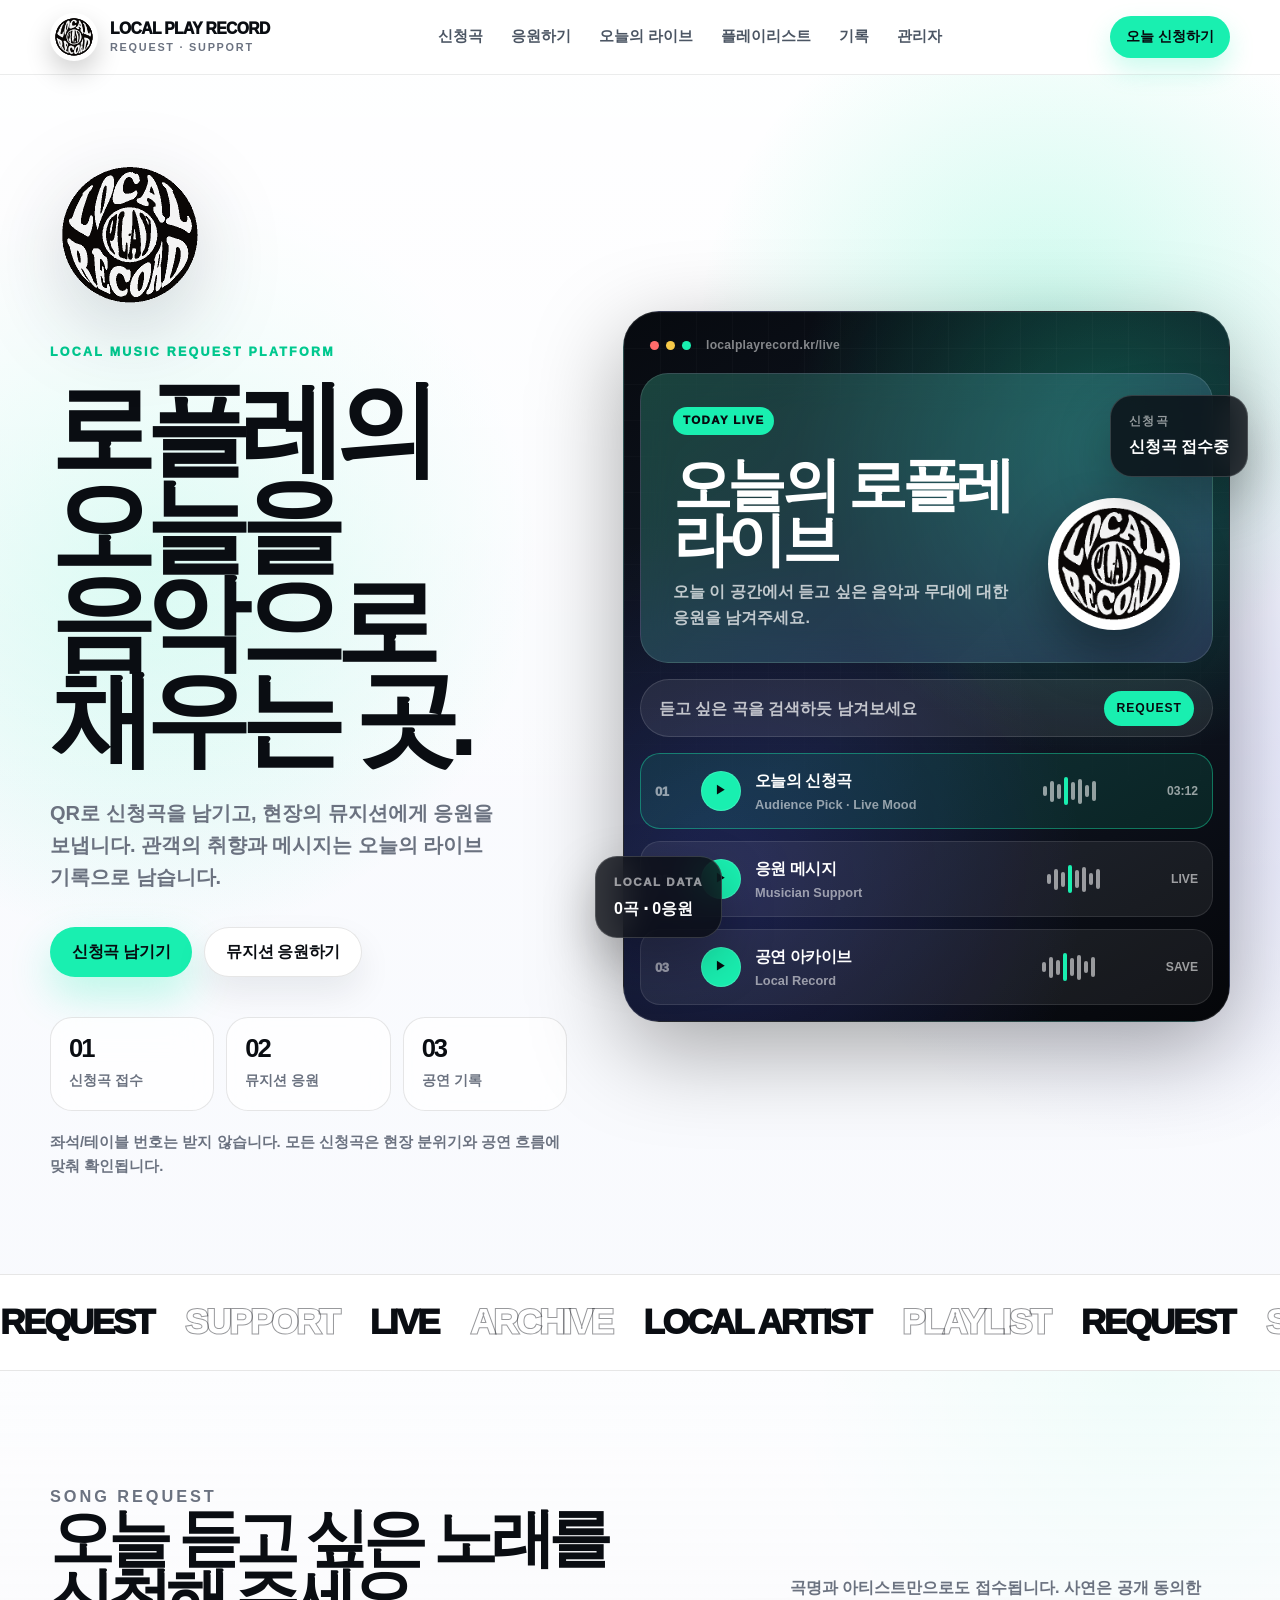
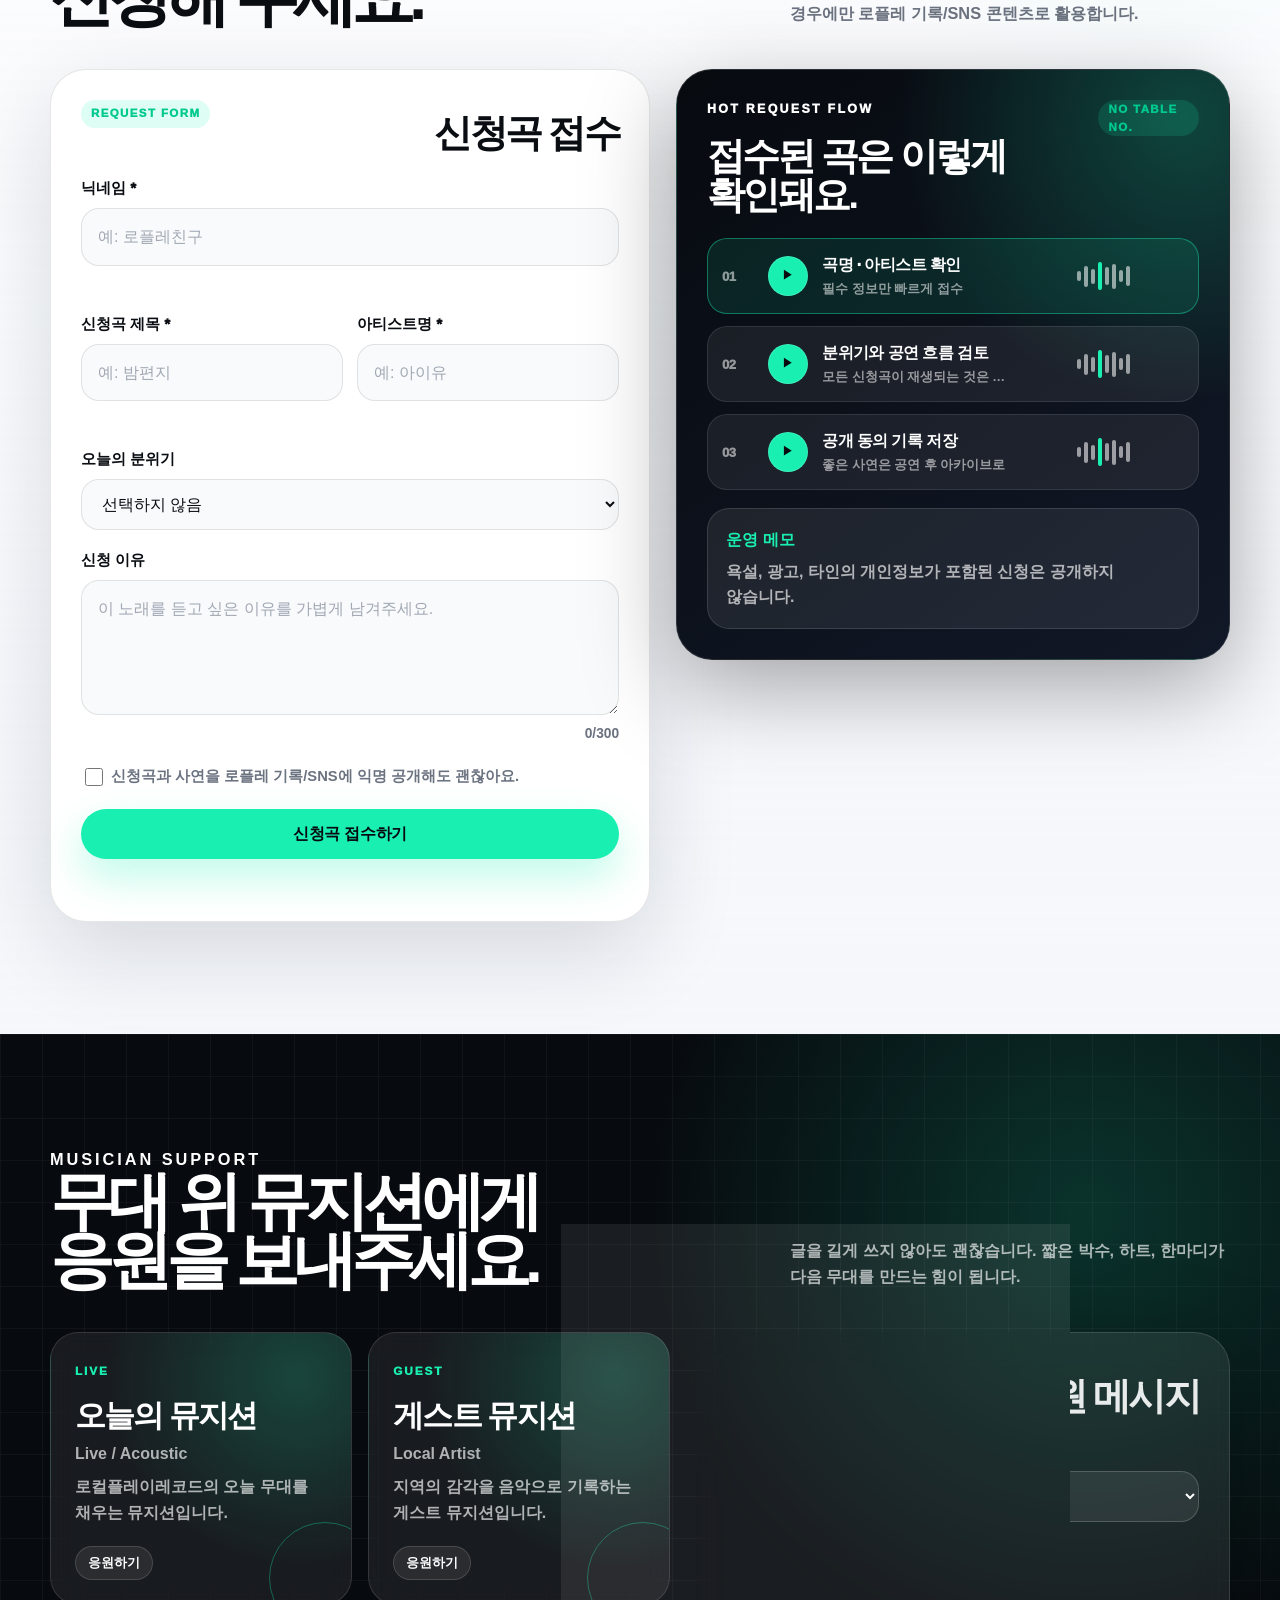
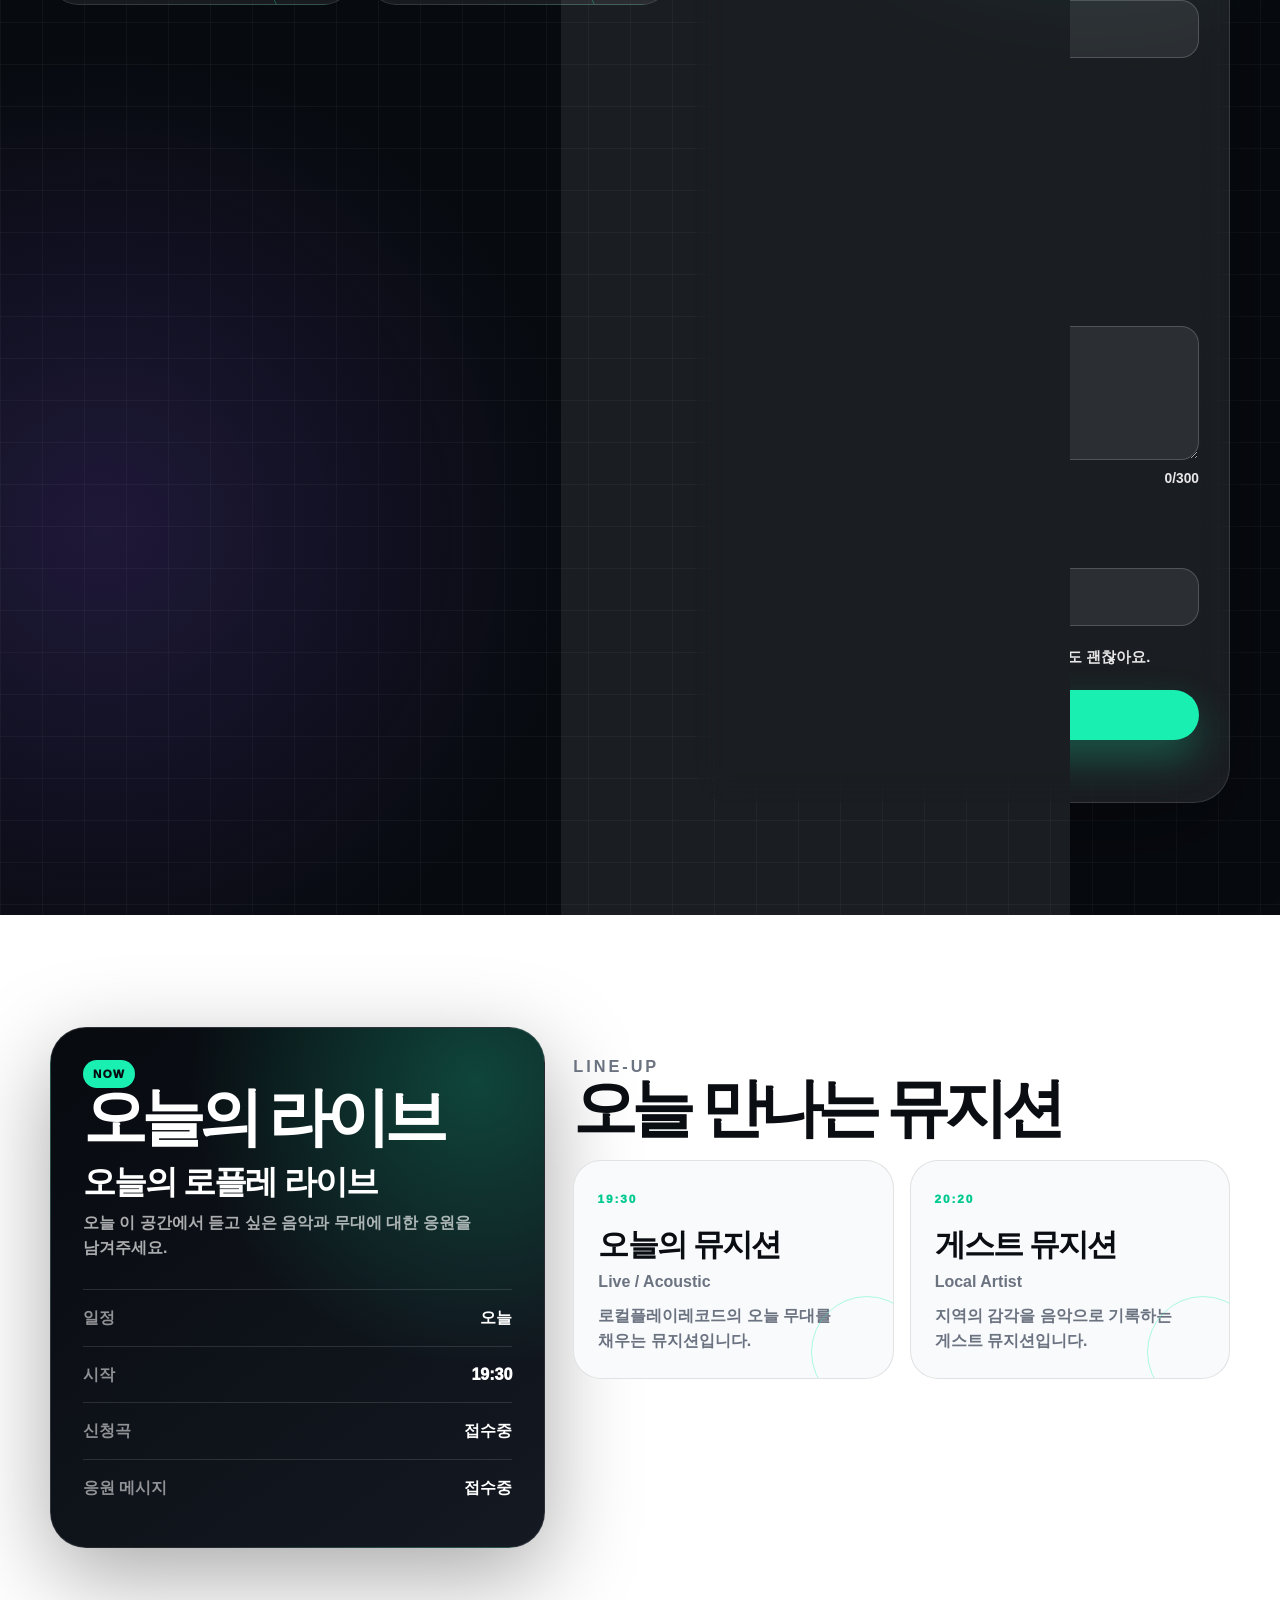
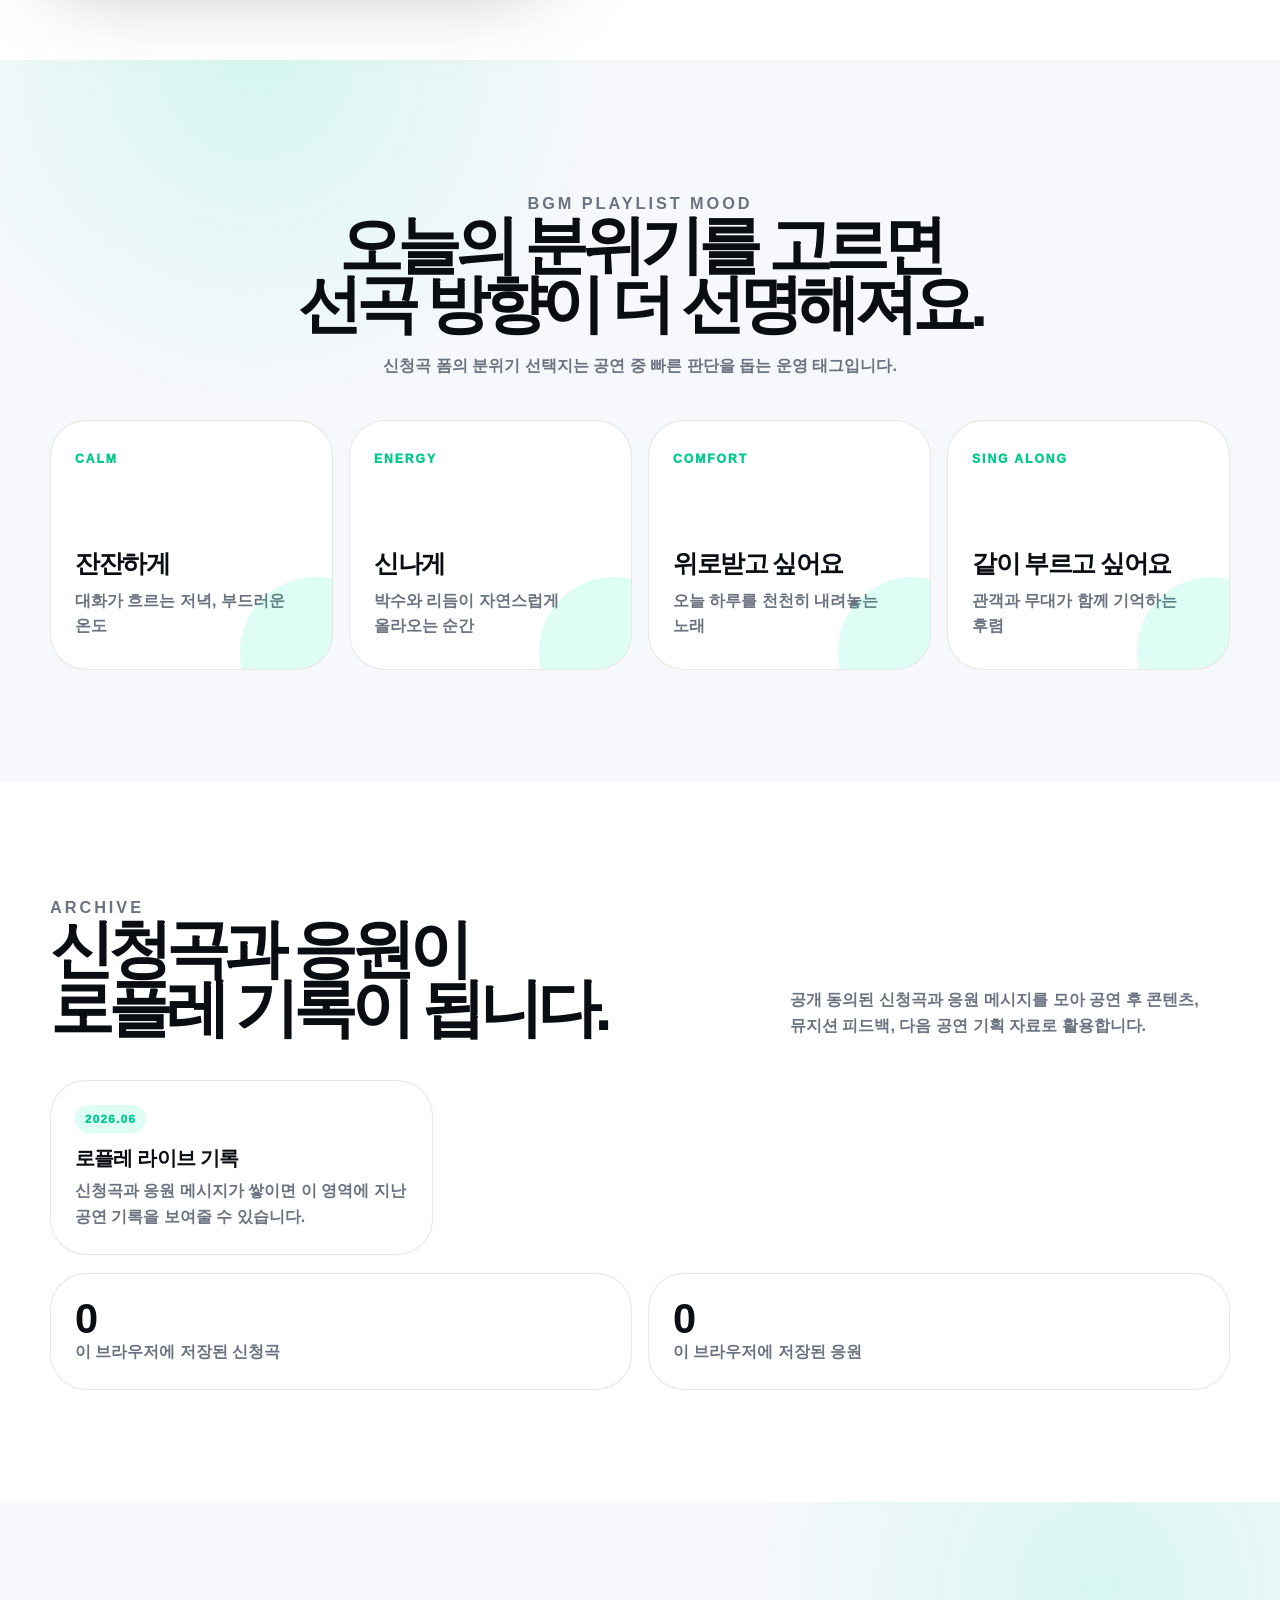
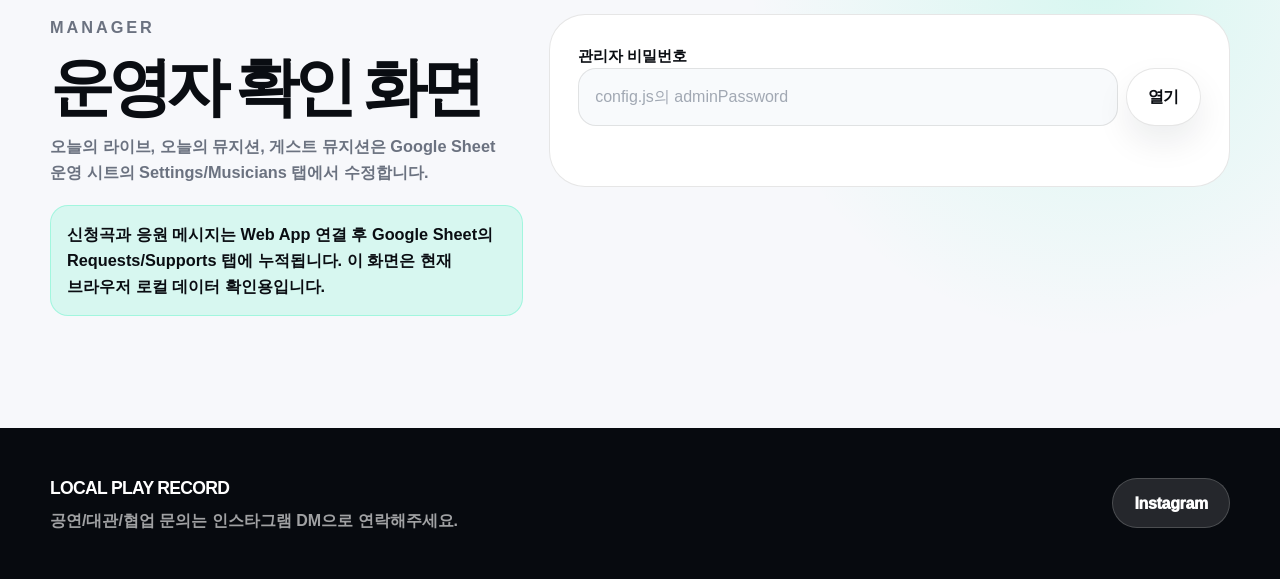
==== commit 0420047e: "Add preload hints and asset cache busting" ====
--- a/index.html
+++ b/index.html
@@ -8,8 +8,12 @@
   <meta property="og:description" content="오늘 듣고 싶은 음악을 신청하고 뮤지션에게 응원을 남겨주세요." />
   <meta property="og:type" content="website" />
   <title>LOCAL PLAY RECORD | 신청곡과 뮤지션 응원하기</title>
+  <link rel="preconnect" href="https://script.google.com" />
+  <link rel="preconnect" href="https://script.googleusercontent.com" />
+  <link rel="dns-prefetch" href="//script.google.com" />
+  <link rel="dns-prefetch" href="//script.googleusercontent.com" />
   <link rel="stylesheet" href="assets/styles.css" />
-  <script src="config.js"></script>
+  <script src="config.js?v=20260625-speed"></script>
 </head>
 <body>
   <a class="skip-link" href="#main">본문으로 바로가기</a>
@@ -412,6 +416,6 @@
   </footer>
 
   <div class="toast" role="status" aria-live="polite" data-toast hidden></div>
-  <script src="assets/app.js"></script>
+  <script src="assets/app.js?v=20260625-speed"></script>
 </body>
 </html>
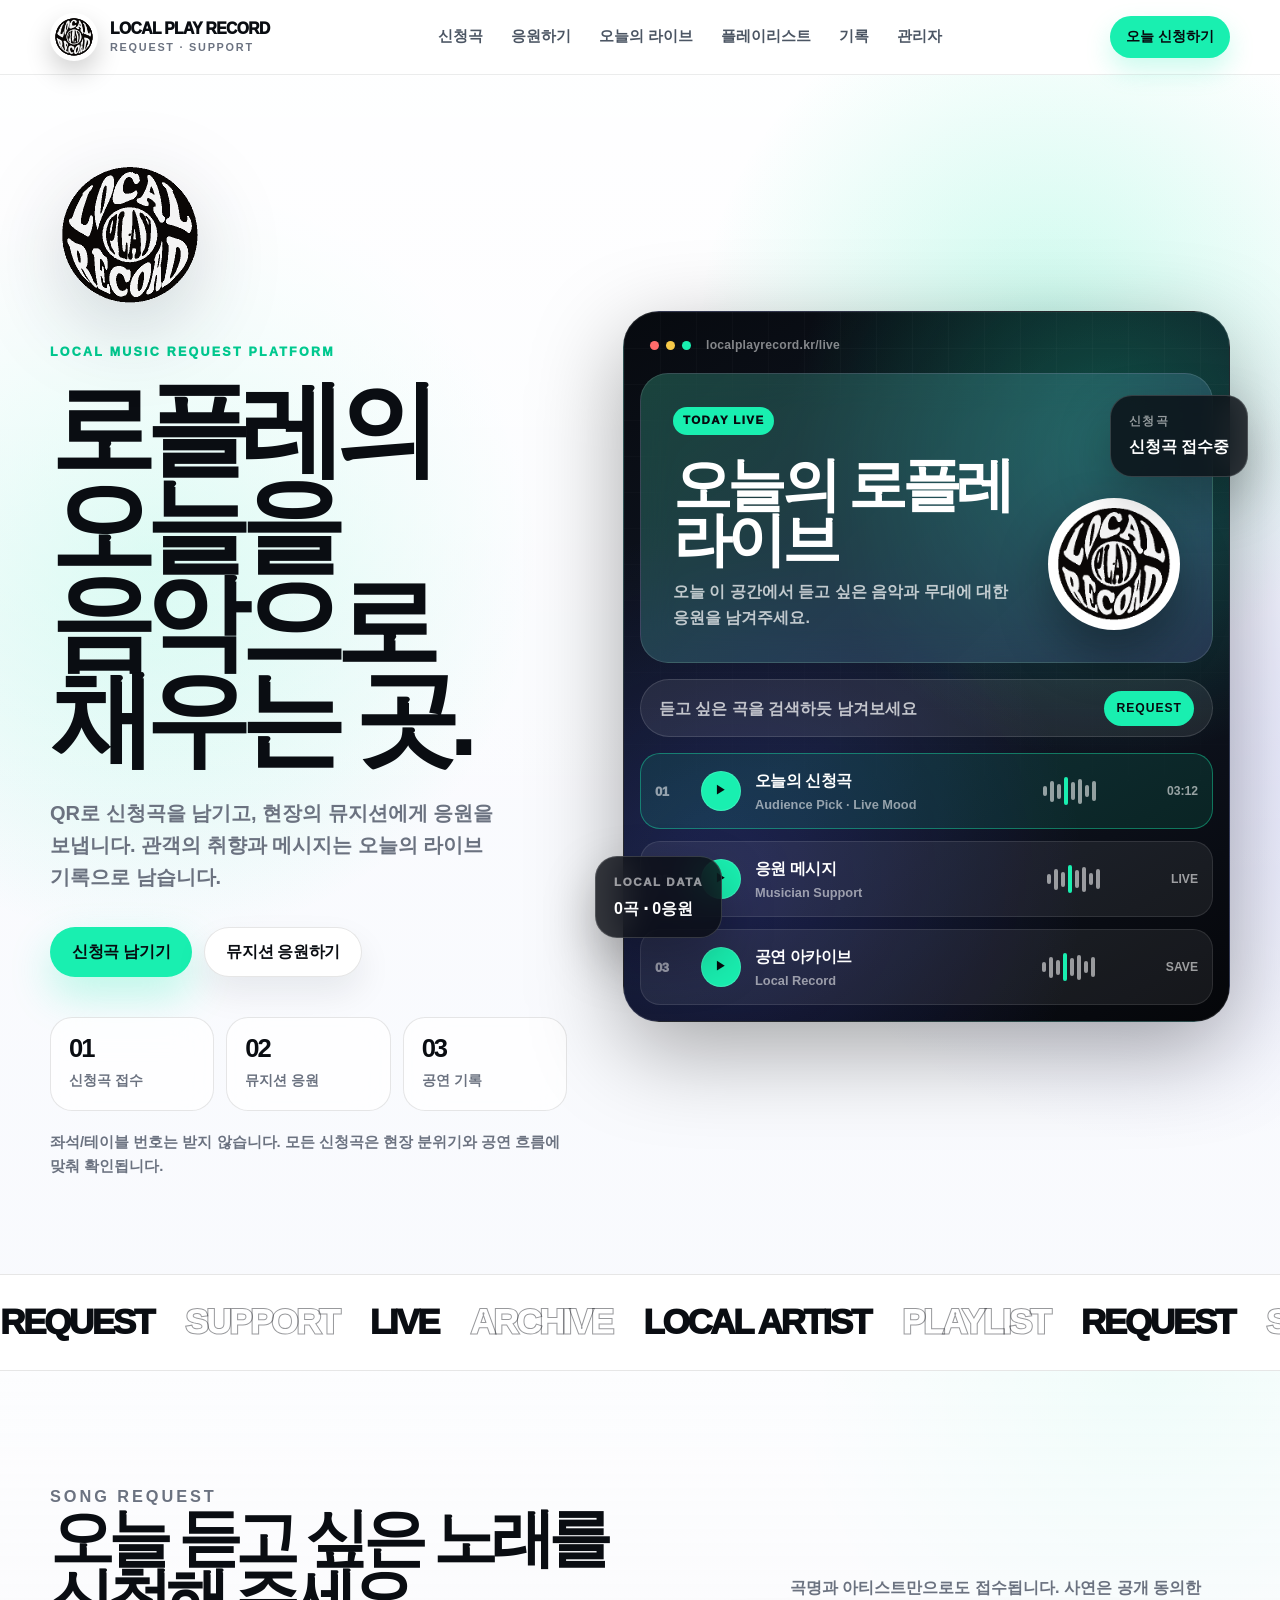
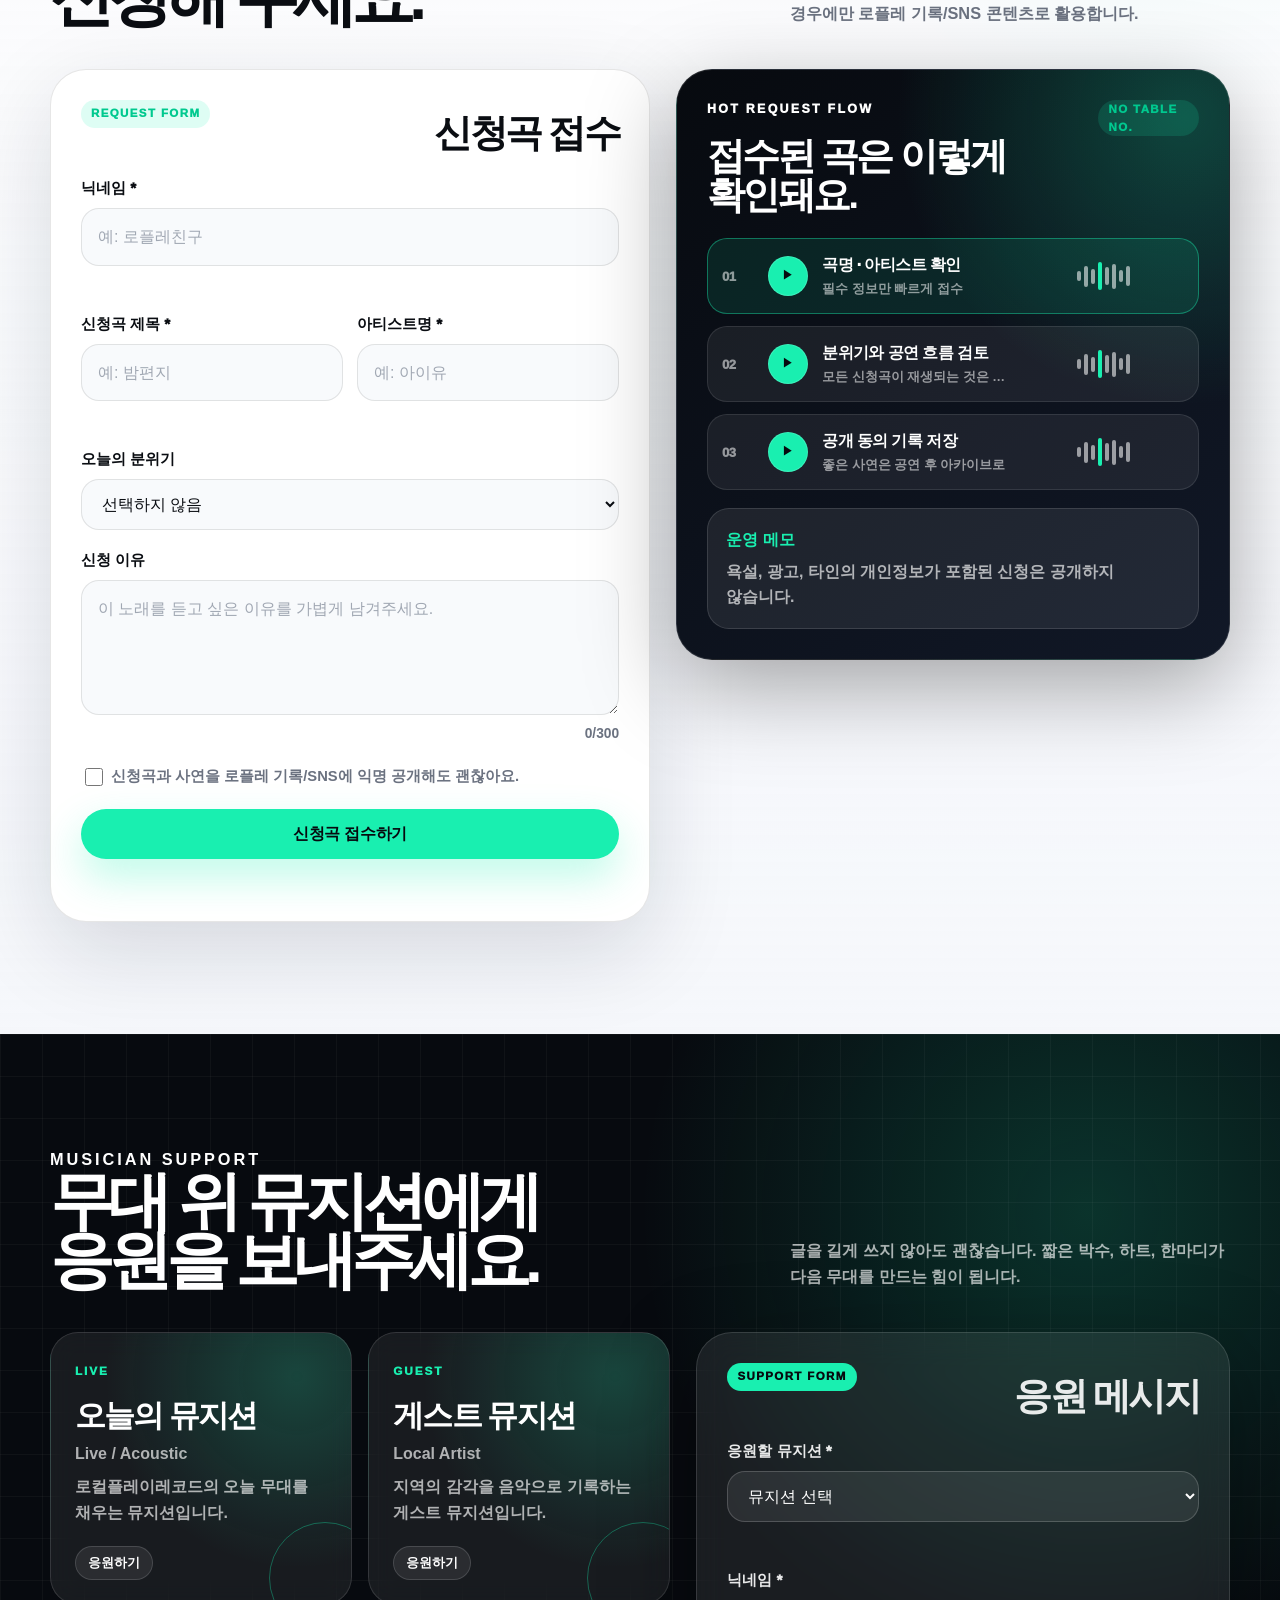
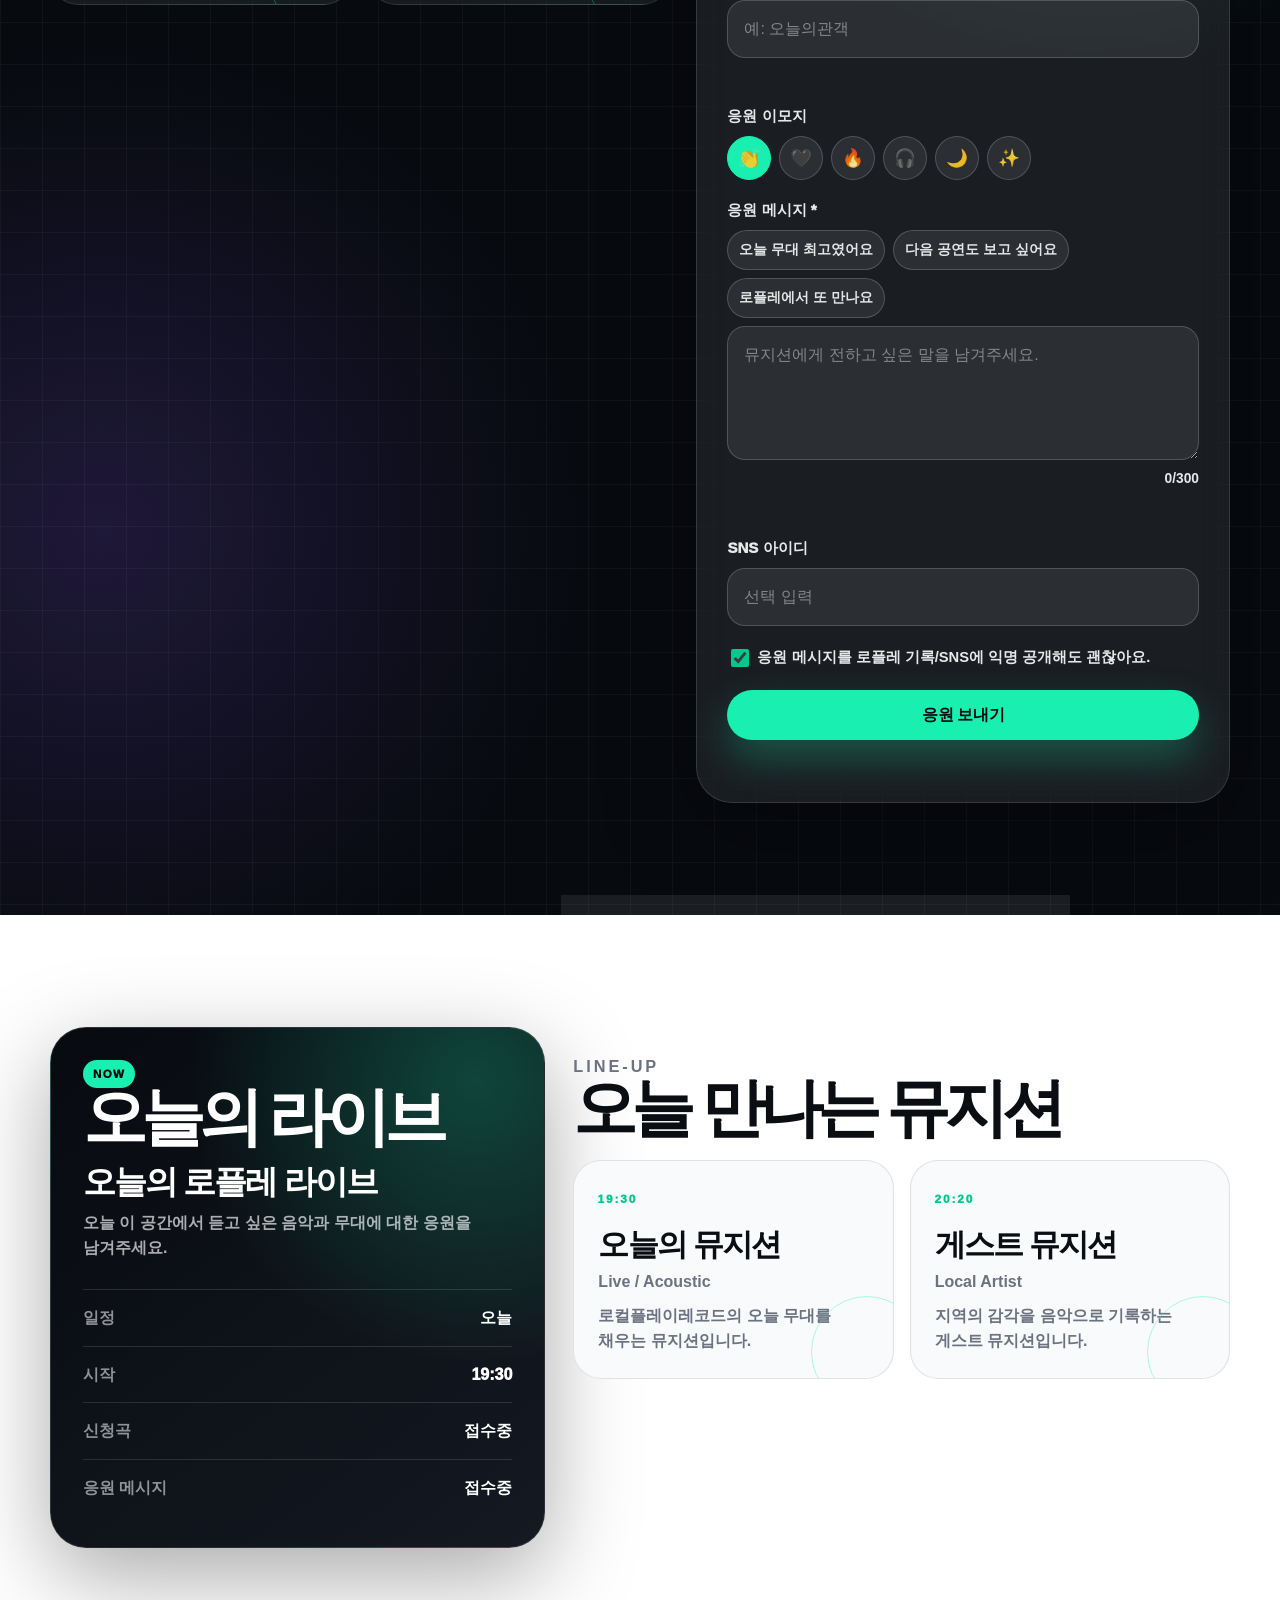
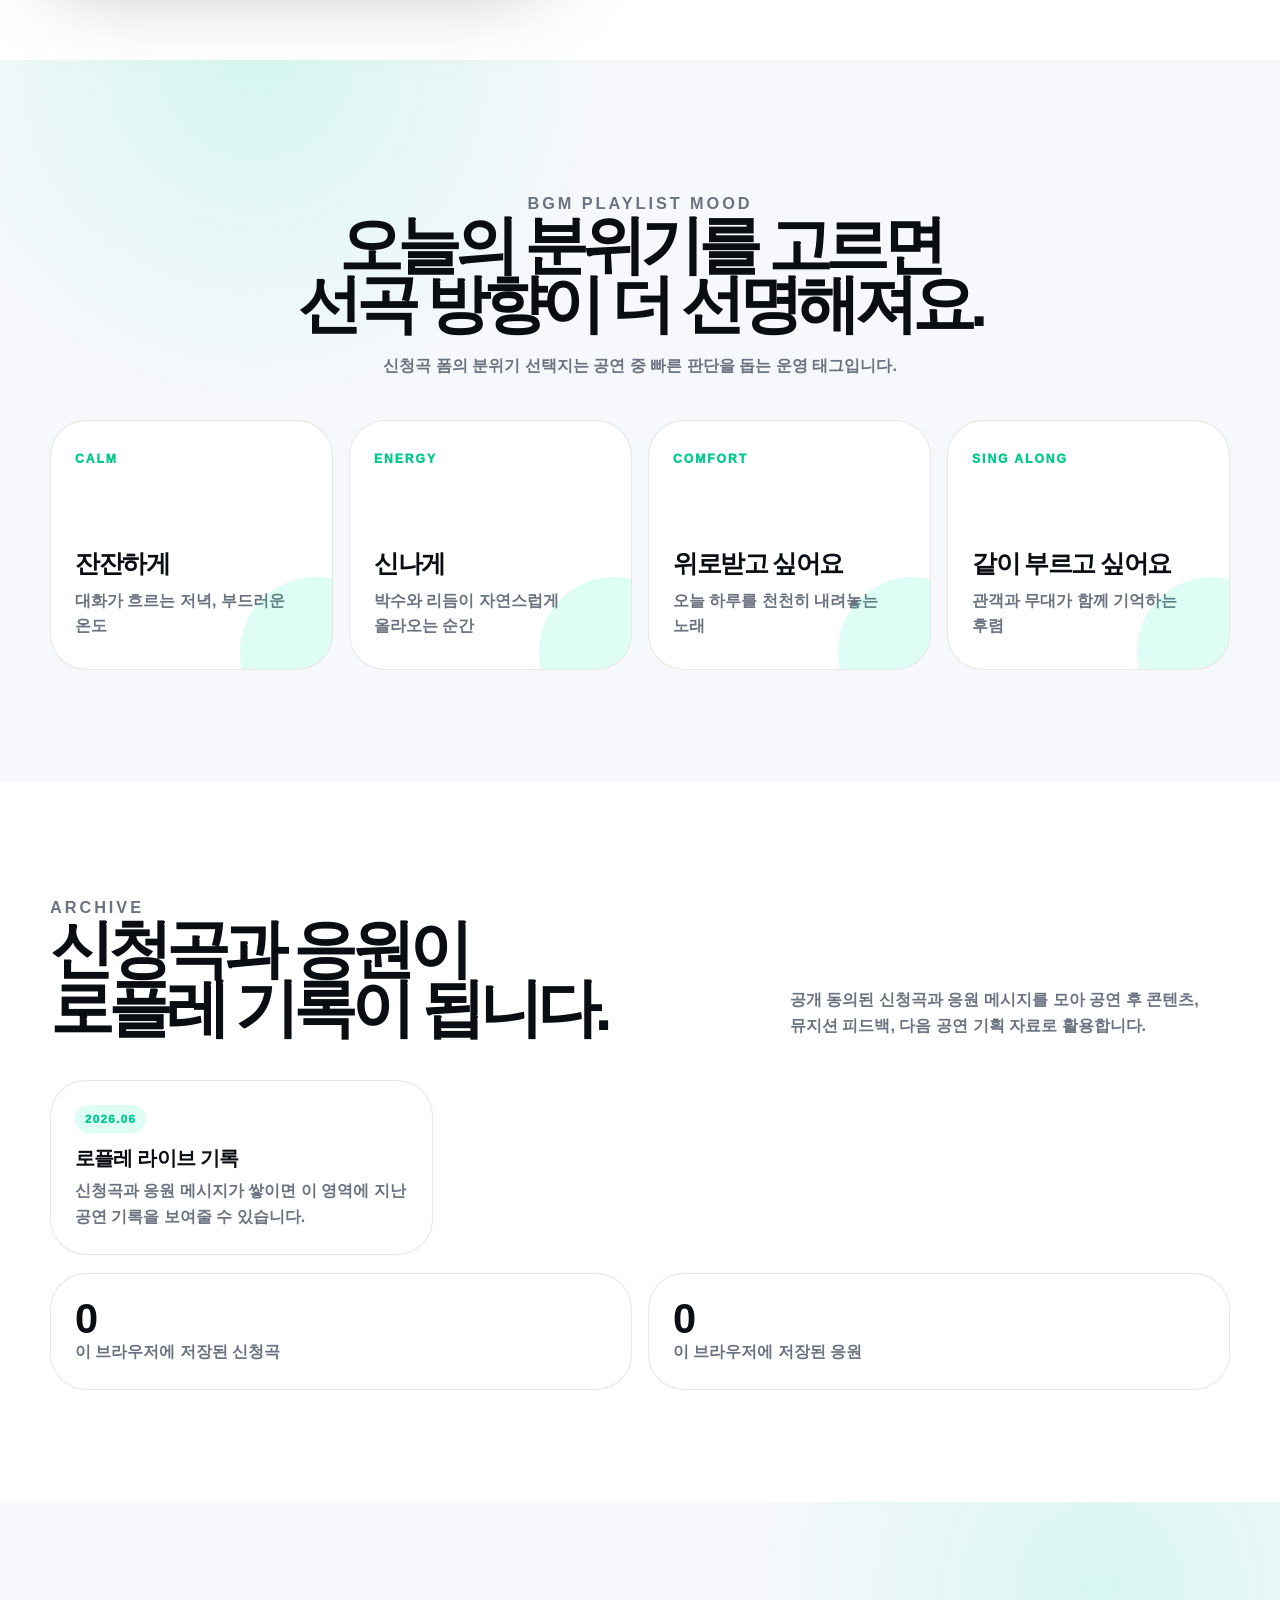
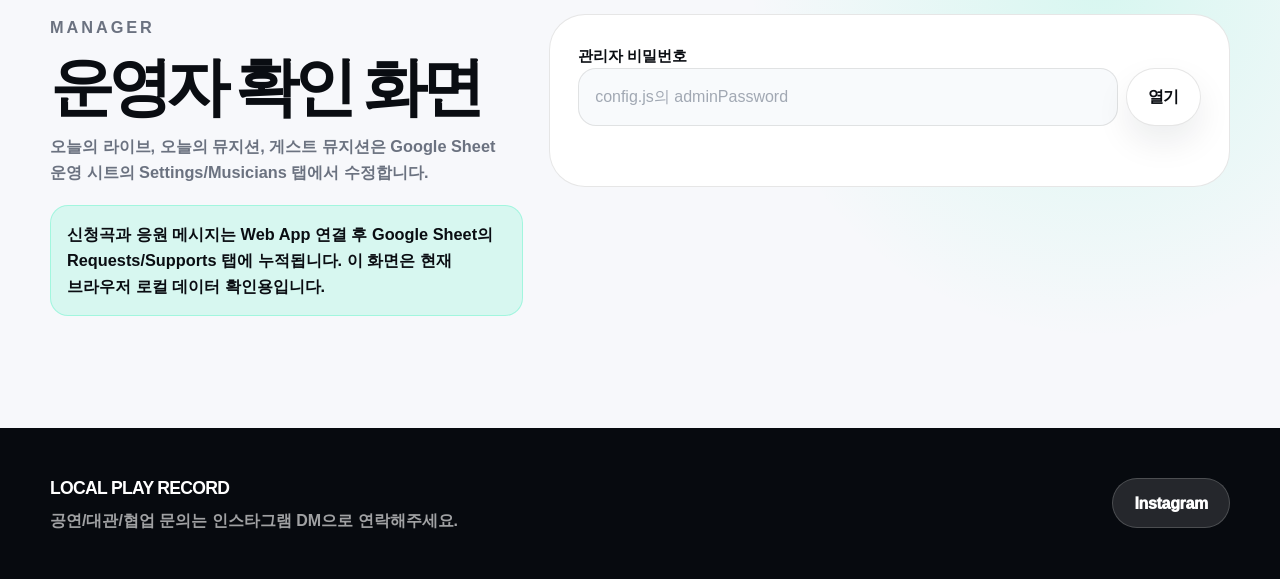
==== commit e2e534fd: "Bust assets for realtime sheet refresh" ====
--- a/index.html
+++ b/index.html
@@ -13,7 +13,7 @@
   <link rel="dns-prefetch" href="//script.google.com" />
   <link rel="dns-prefetch" href="//script.googleusercontent.com" />
   <link rel="stylesheet" href="assets/styles.css" />
-  <script src="config.js?v=20260625-speed"></script>
+  <script src="config.js?v=20260625-realtime"></script>
 </head>
 <body>
   <a class="skip-link" href="#main">본문으로 바로가기</a>
@@ -416,6 +416,6 @@
   </footer>
 
   <div class="toast" role="status" aria-live="polite" data-toast hidden></div>
-  <script src="assets/app.js?v=20260625-speed"></script>
+  <script src="assets/app.js?v=20260625-realtime"></script>
 </body>
 </html>
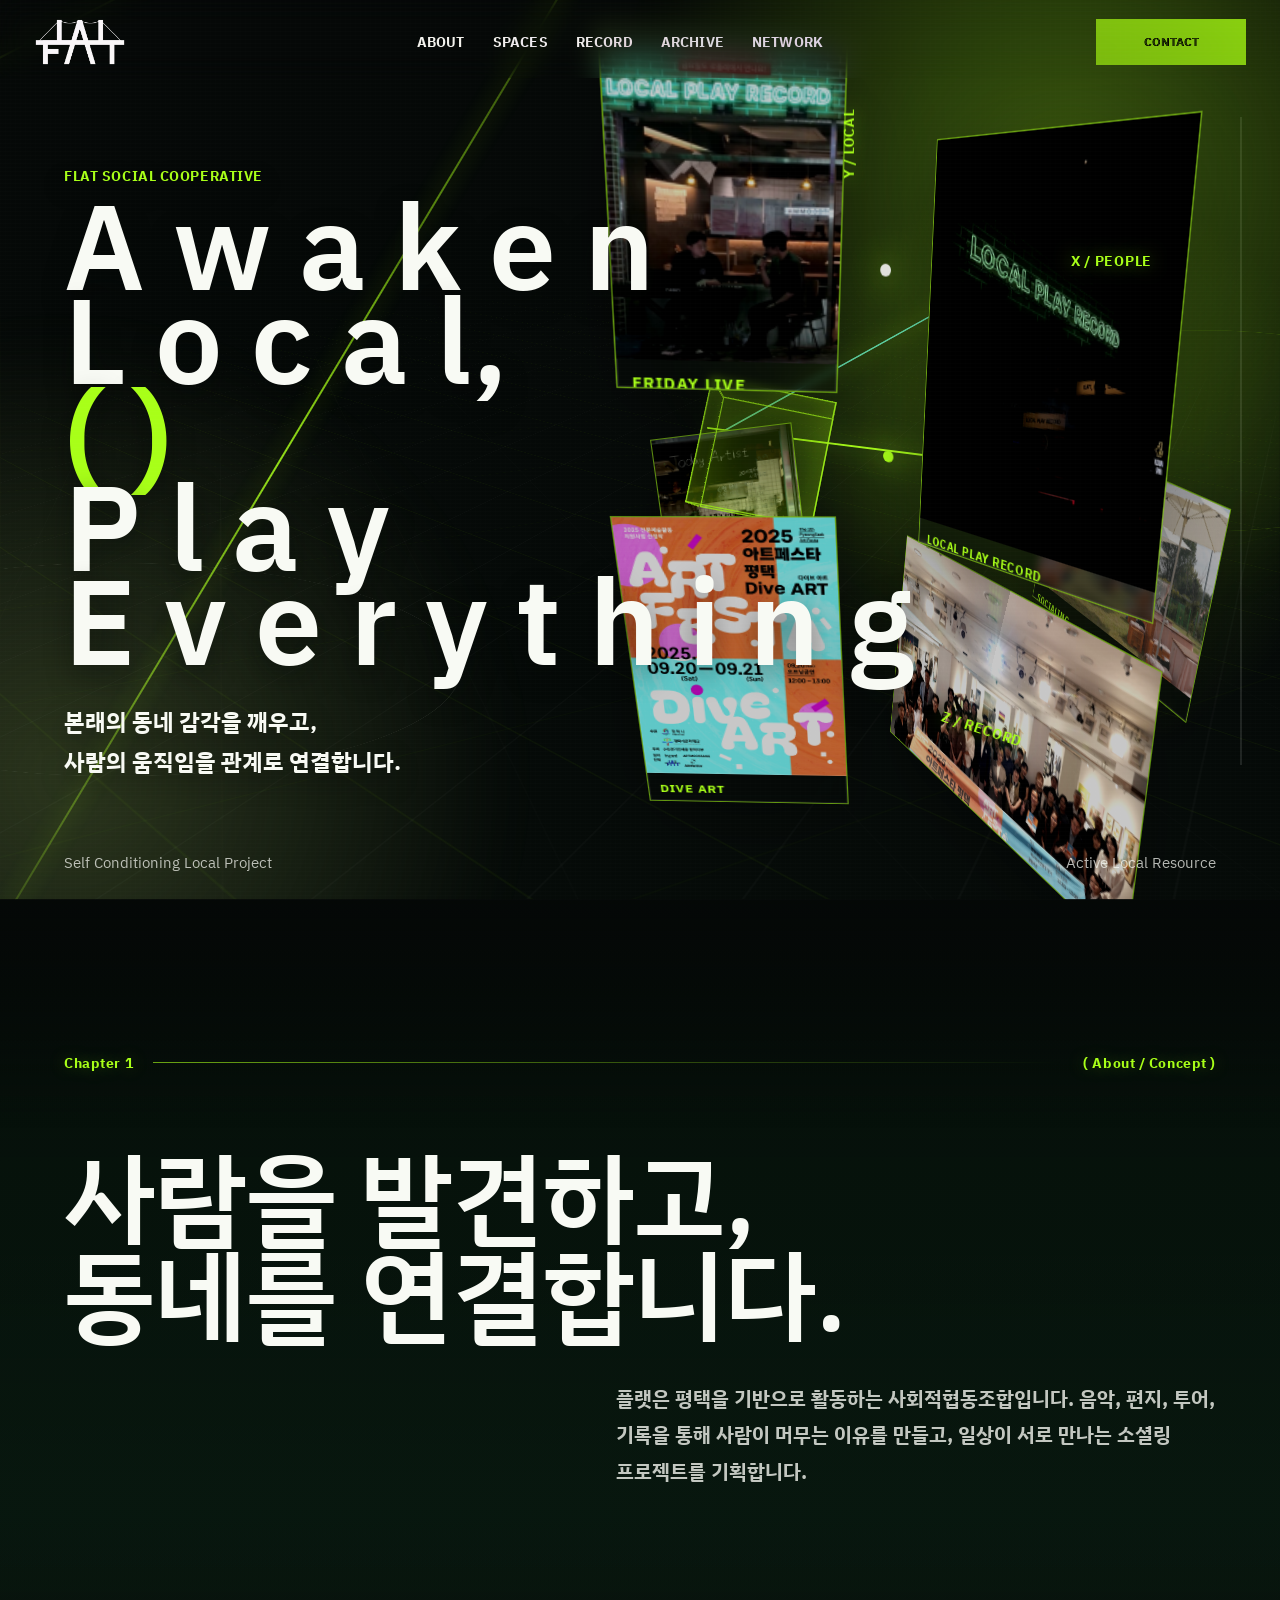
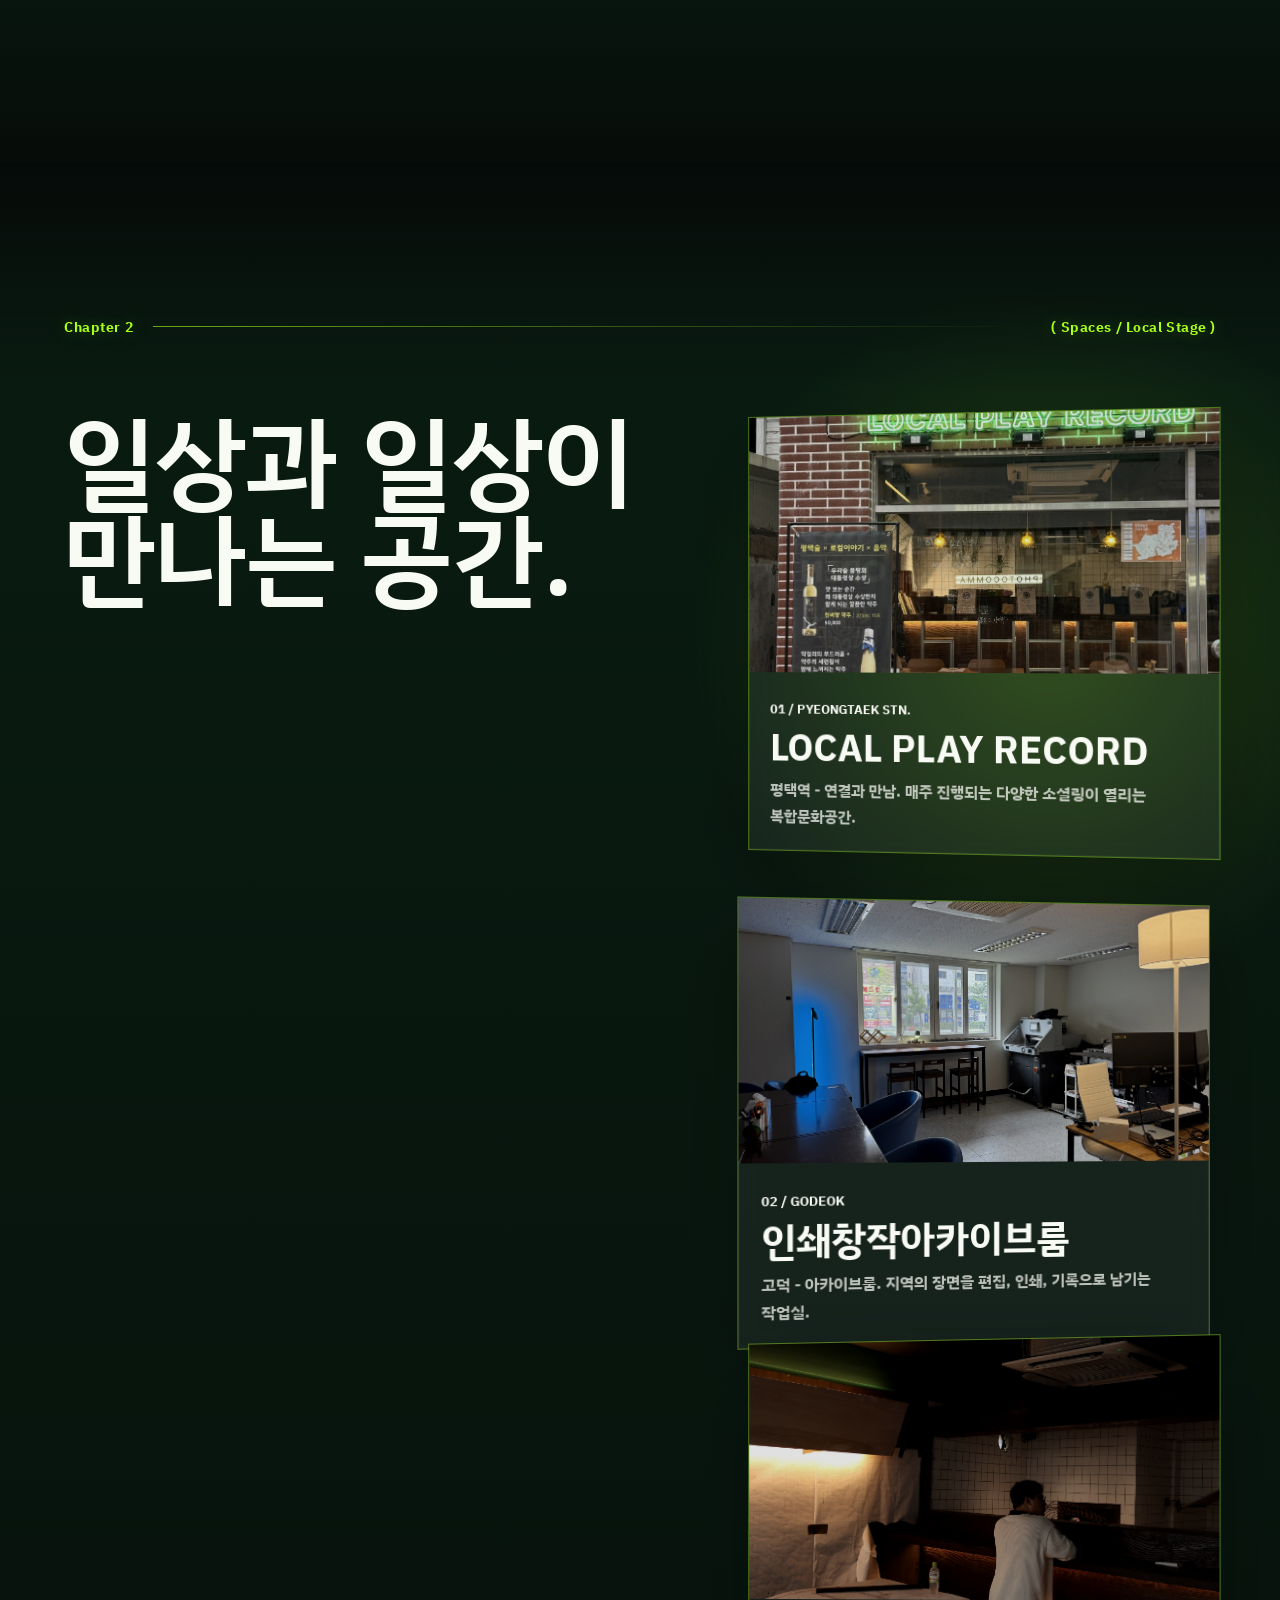
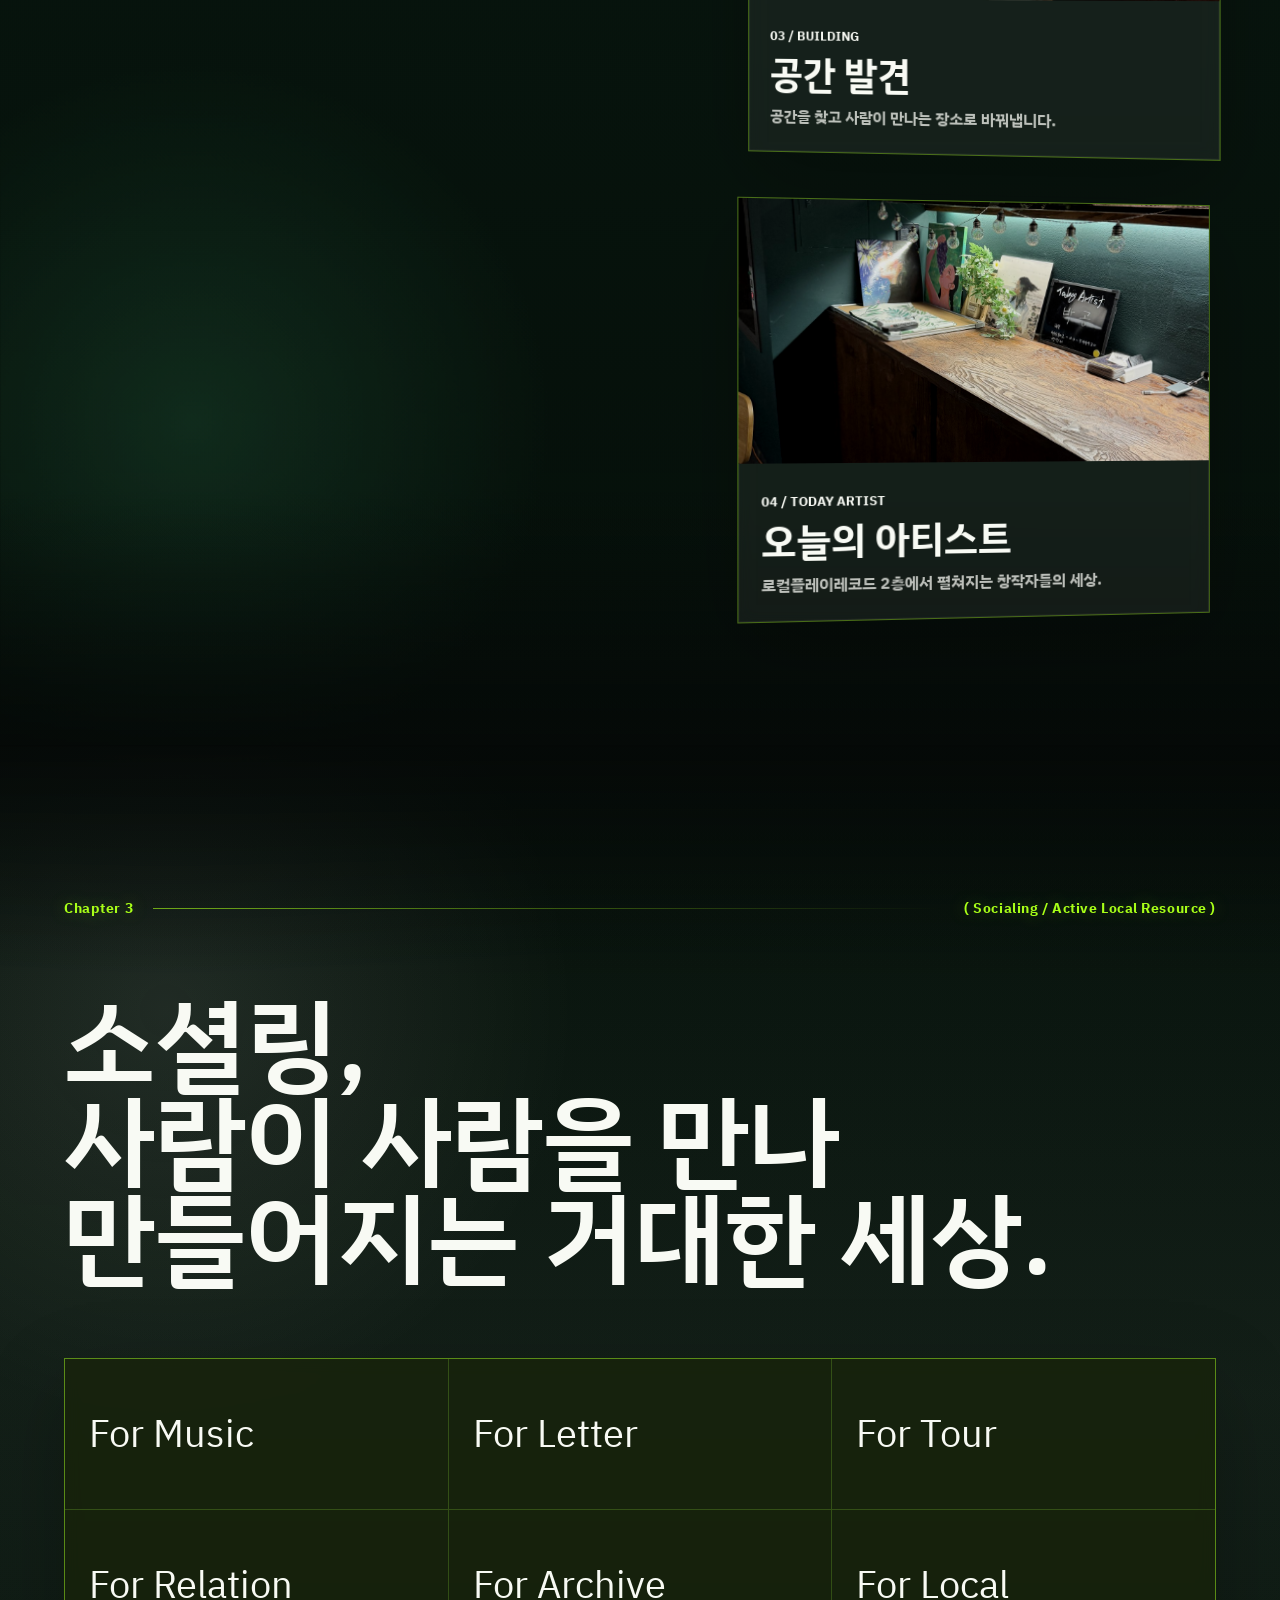
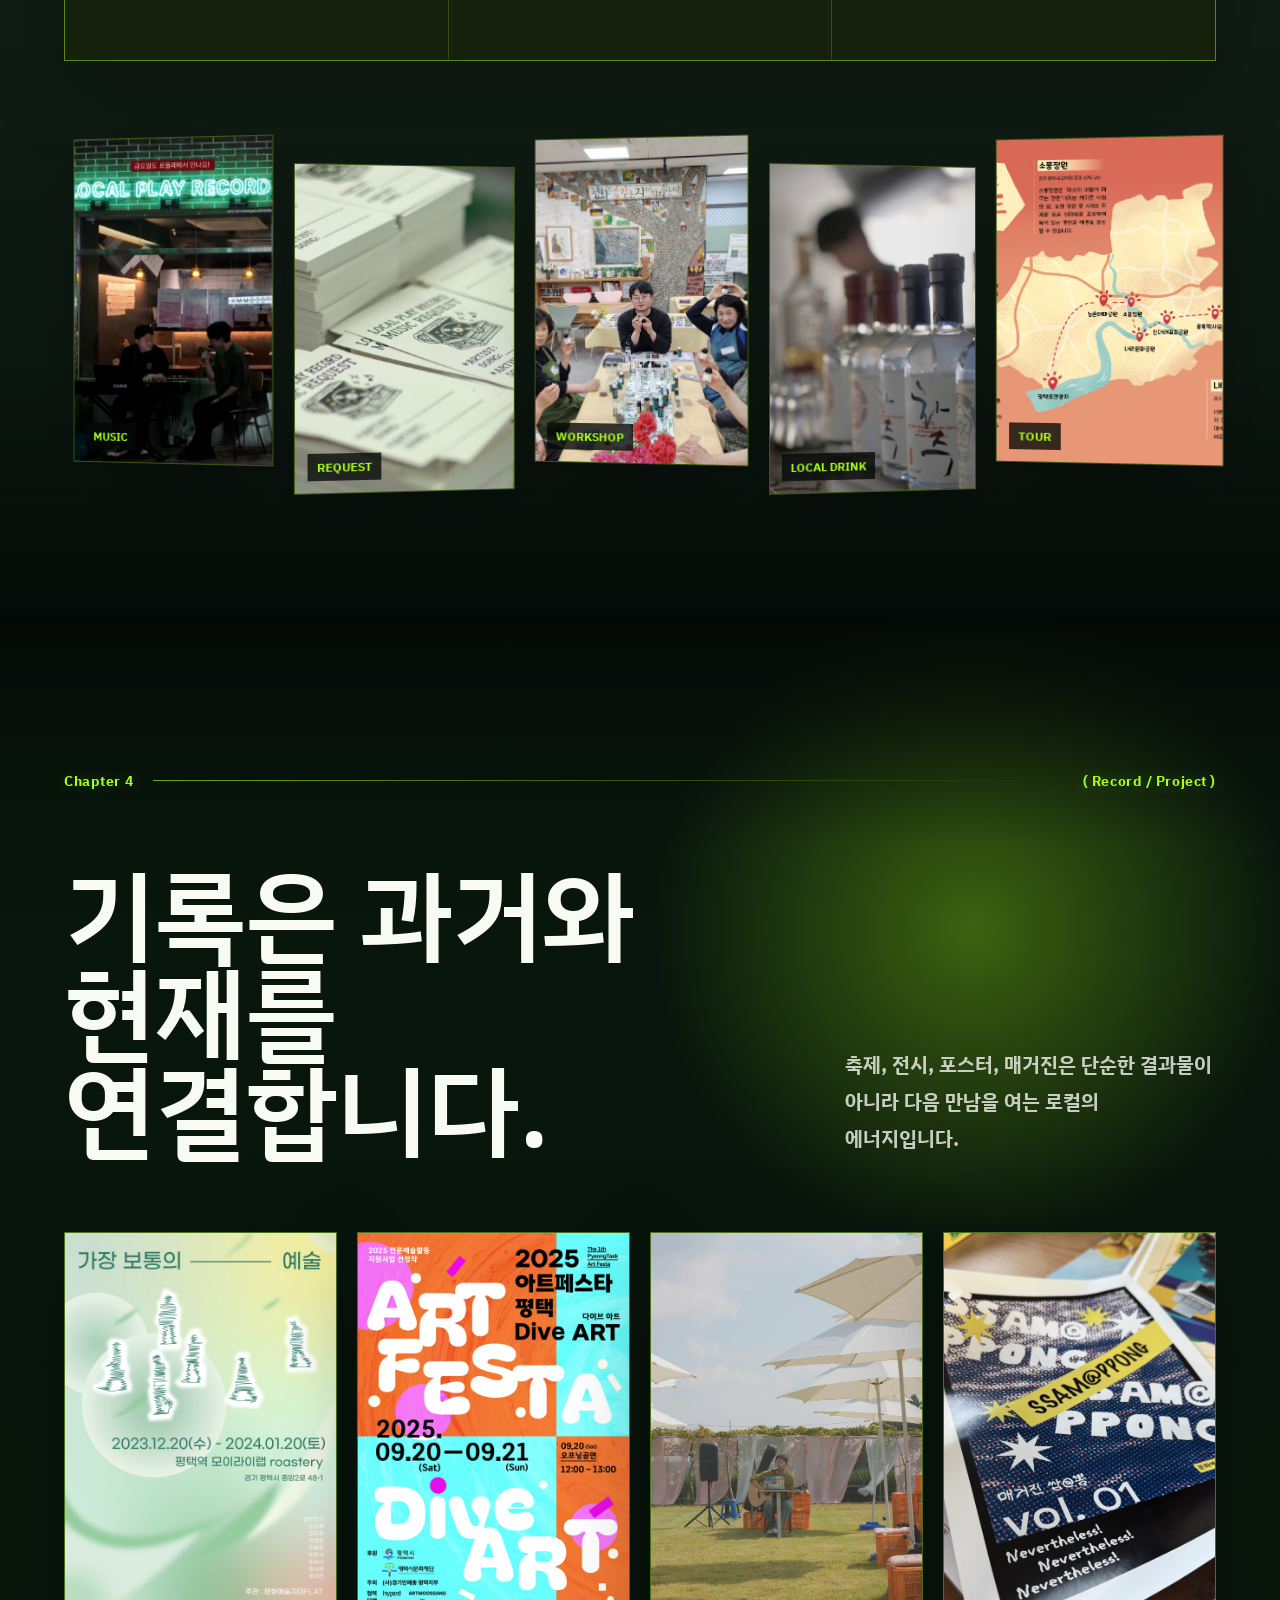
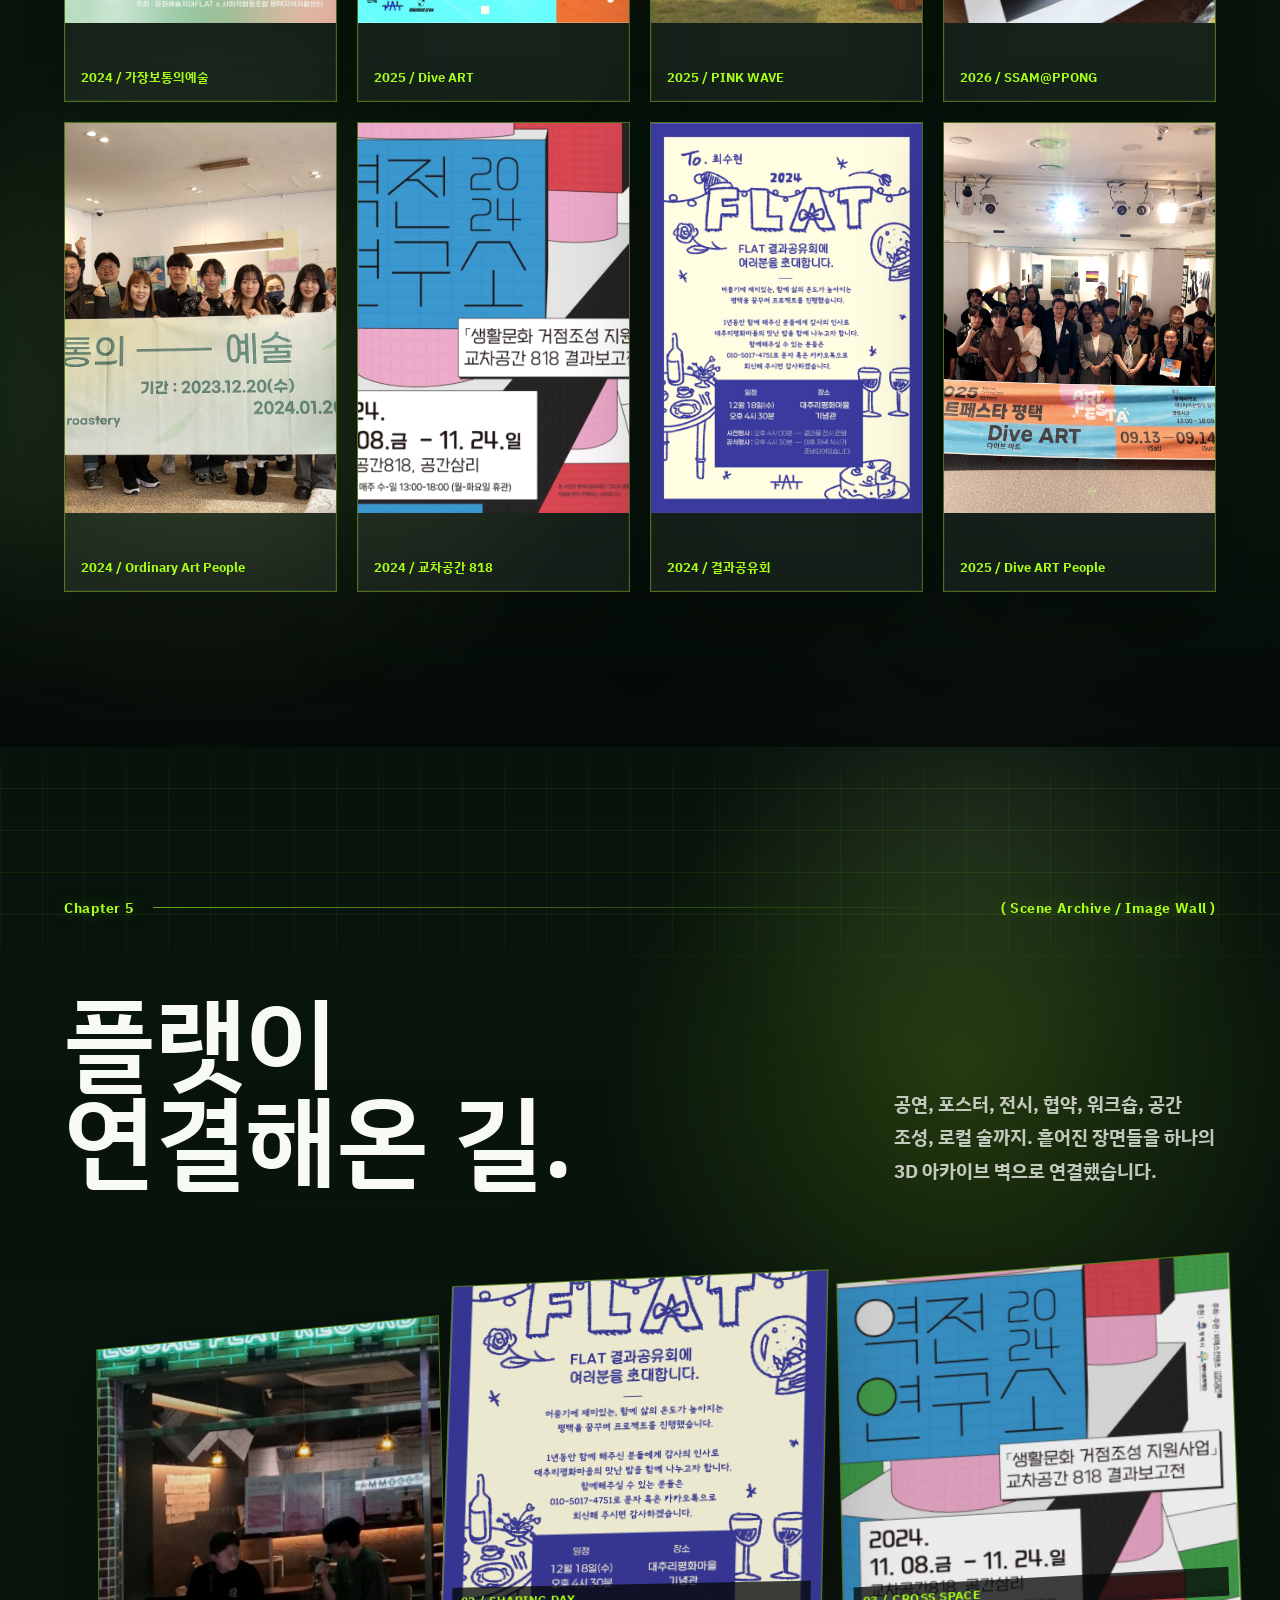
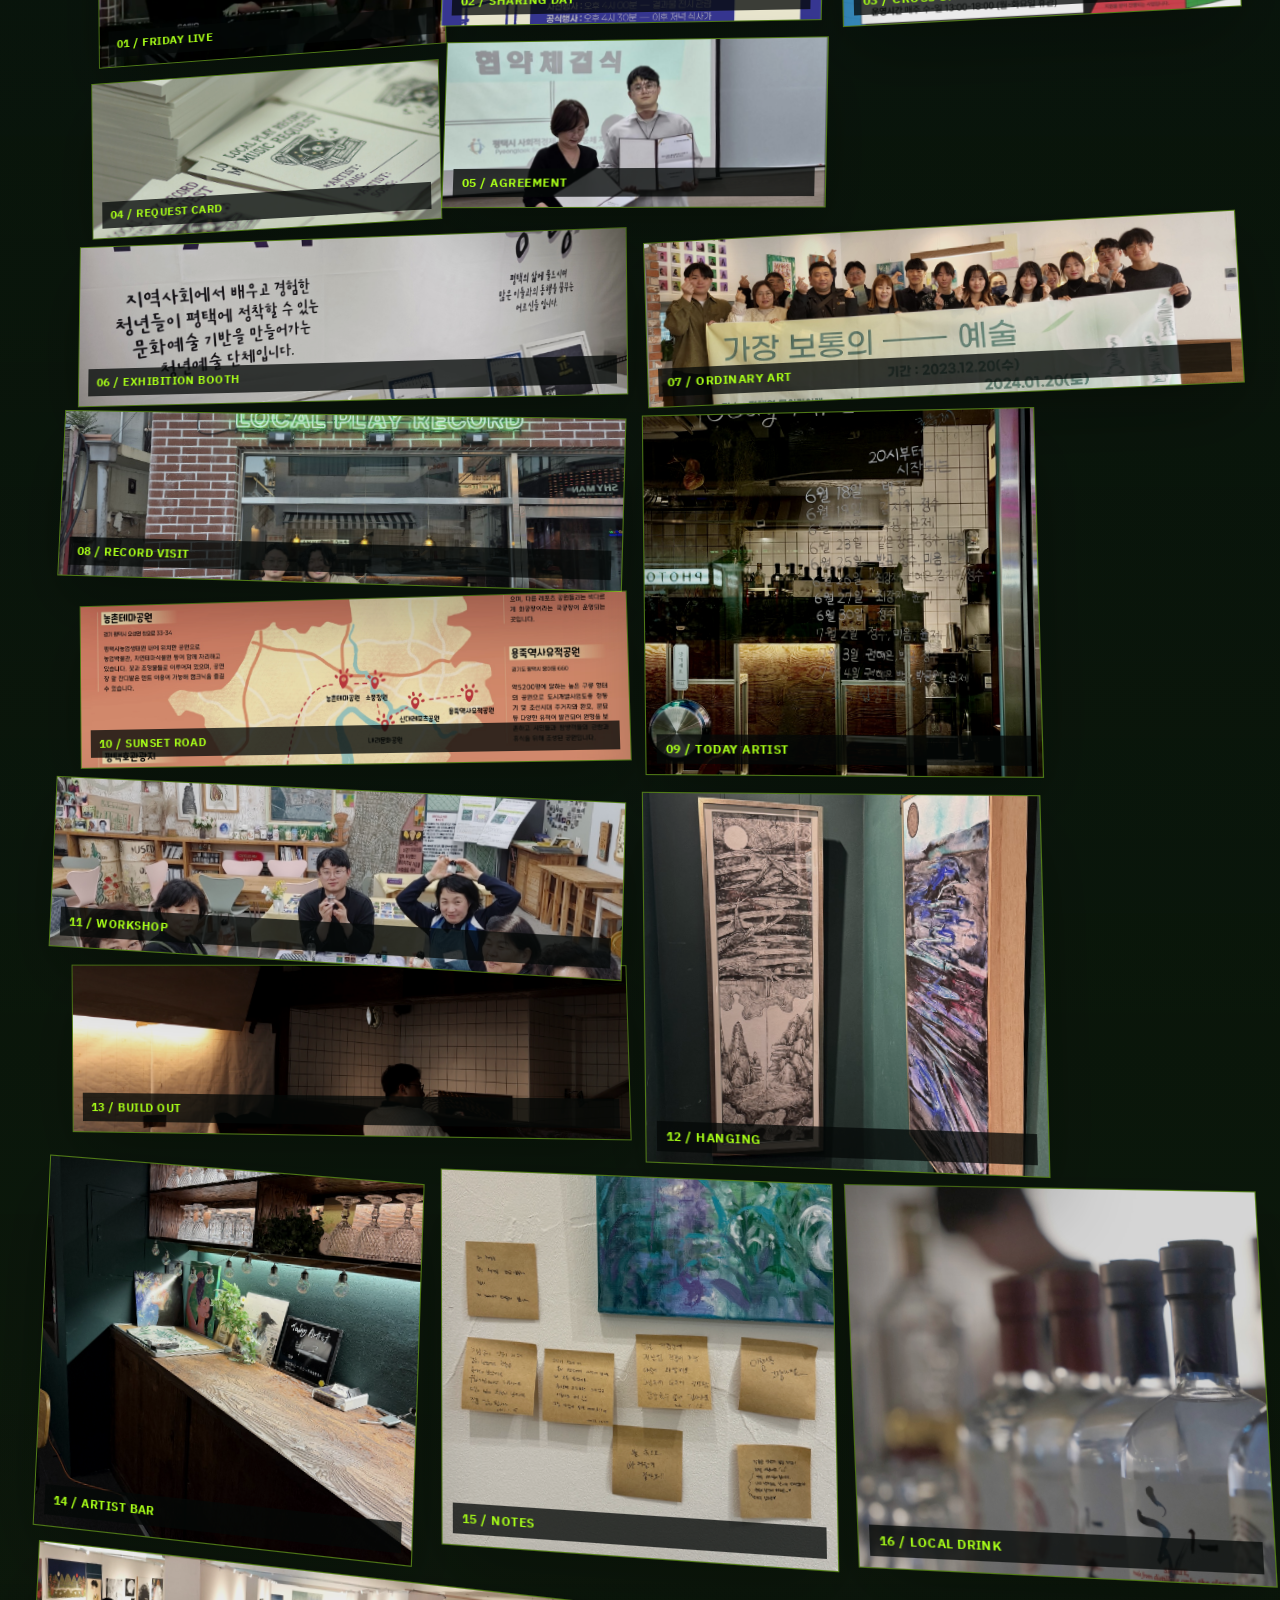
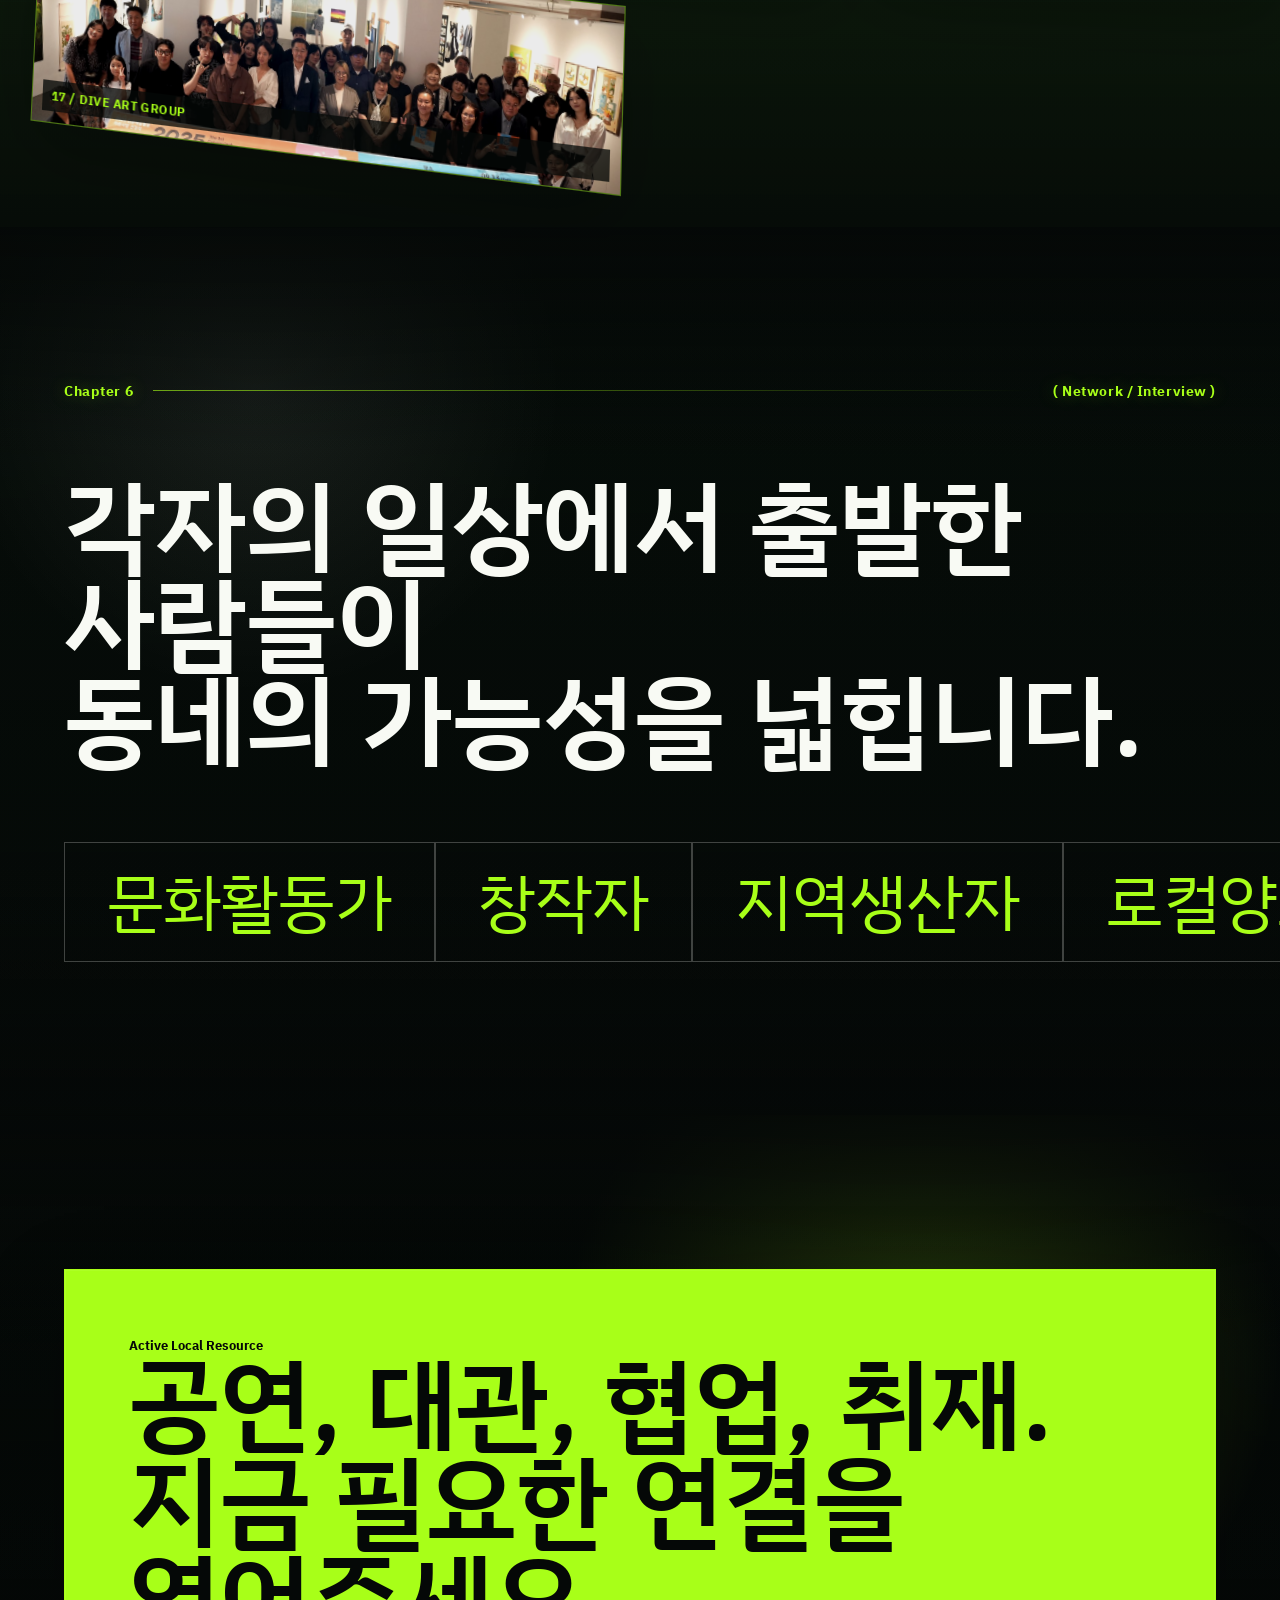
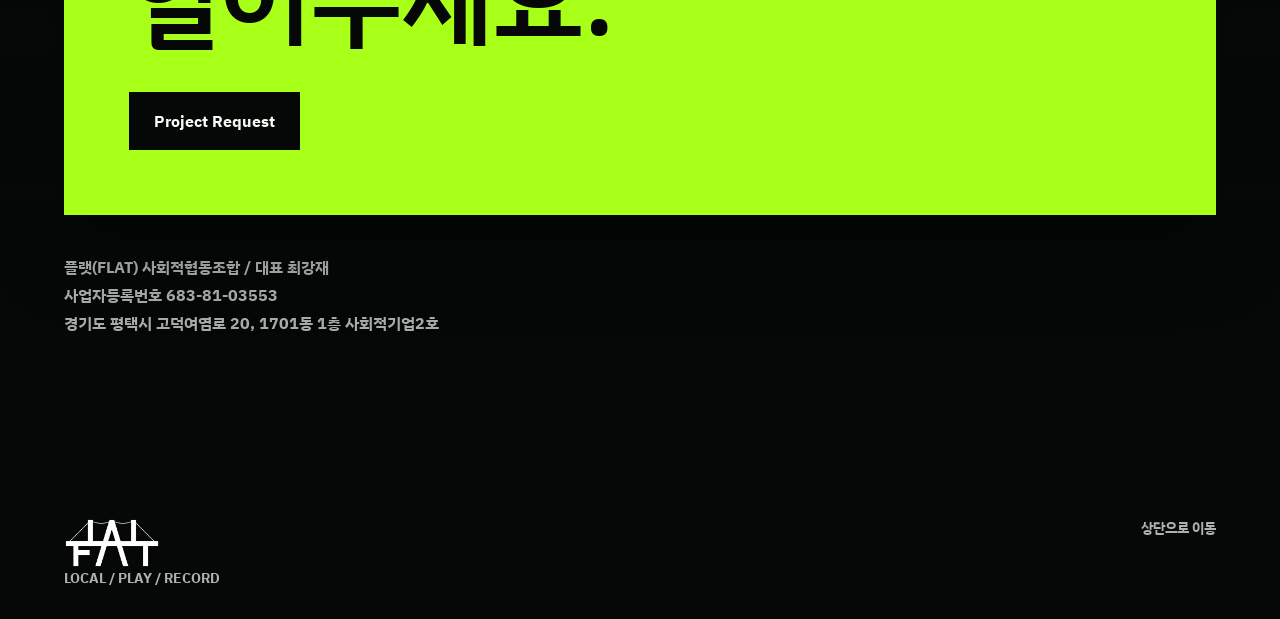
==== commit 2a260644: "Deploy FLAT homepage" ====
--- a/index.html
+++ b/index.html
@@ -1,421 +1,1206 @@
 <!doctype html>
 <html lang="ko">
-<head>
-  <meta charset="utf-8" />
-  <meta name="viewport" content="width=device-width, initial-scale=1" />
-  <meta name="description" content="로컬플레이레코드 신청곡과 뮤지션 응원하기 페이지" />
-  <meta property="og:title" content="LOCAL PLAY RECORD" />
-  <meta property="og:description" content="오늘 듣고 싶은 음악을 신청하고 뮤지션에게 응원을 남겨주세요." />
-  <meta property="og:type" content="website" />
-  <title>LOCAL PLAY RECORD | 신청곡과 뮤지션 응원하기</title>
-  <link rel="preconnect" href="https://script.google.com" />
-  <link rel="preconnect" href="https://script.googleusercontent.com" />
-  <link rel="dns-prefetch" href="//script.google.com" />
-  <link rel="dns-prefetch" href="//script.googleusercontent.com" />
-  <link rel="stylesheet" href="assets/styles.css" />
-  <script src="config.js?v=20260625-realtime"></script>
-</head>
-<body>
-  <a class="skip-link" href="#main">본문으로 바로가기</a>
-
-  <header class="site-header" data-header>
-    <div class="container nav-shell">
-      <a class="brand" href="#home" aria-label="로컬플레이레코드 홈">
-        <span class="brand-mark" aria-hidden="true"><span></span><span></span><span></span></span>
-        <span class="brand-copy">
-          <strong data-brand-name>LOCAL PLAY RECORD</strong>
-          <small>REQUEST · SUPPORT</small>
-        </span>
+  <head>
+    <meta charset="UTF-8" />
+    <meta name="viewport" content="width=device-width, initial-scale=1.0" />
+    <title>플랫 사회적협동조합</title>
+    <meta
+      name="description"
+      content="플랫 사회적협동조합은 평택을 기반으로 동네를 무대로 만들고 사람을 연결합니다."
+    />
+    <link rel="icon" href="./assets/flat-logo-icon.png" type="image/png" />
+    <link rel="stylesheet" href="./styles.css" />
+  </head>
+  <body>
+    <canvas class="ambient-canvas" aria-hidden="true"></canvas>
+    <div class="grain" aria-hidden="true"></div>
+
+    <header class="site-header" data-header>
+      <a class="brand" href="#hero" aria-label="플랫 홈">
+        <img class="brand-logo" src="./assets/flat-logo.png" alt="FLAT" />
       </a>
-      <button class="nav-toggle" type="button" aria-expanded="false" aria-controls="primary-nav" data-nav-toggle>
-        메뉴
+
+      <button class="menu-toggle" type="button" aria-controls="site-menu" aria-expanded="false">
+        <span></span>
+        <span></span>
+        <span class="sr-only">메뉴 열기</span>
       </button>
-      <nav id="primary-nav" class="primary-nav" data-primary-nav aria-label="주요 메뉴">
-        <a href="#request">신청곡</a>
-        <a href="#support">응원하기</a>
-        <a href="#live">오늘의 라이브</a>
-        <a href="#playlist">플레이리스트</a>
-        <a href="#archive">기록</a>
-        <a href="#admin">관리자</a>
+
+      <nav class="site-menu" id="site-menu" aria-label="주요 메뉴">
+        <a href="#about">ABOUT</a>
+        <a href="#spaces">SPACES</a>
+        <a href="#record">RECORD</a>
+        <a href="#archive">ARCHIVE</a>
+        <a href="#network">NETWORK</a>
       </nav>
-      <a class="header-cta" href="#request">오늘 신청하기</a>
+
+      <button class="header-contact" type="button" data-open-contact>CONTACT</button>
+    </header>
+
+    <main class="air-page">
+      <div class="air-scroll-field" aria-hidden="true">
+        <span class="air-scroll-axis air-scroll-axis-main"></span>
+        <span class="air-scroll-axis air-scroll-axis-side"></span>
+        <span class="air-scroll-progress"></span>
+        <span class="air-scroll-orbit orbit-a"></span>
+        <span class="air-scroll-orbit orbit-b"></span>
+      </div>
+
+      <section class="air-hero" id="hero">
+        <div class="air-3d-stage" data-air-3d aria-hidden="true">
+          <canvas class="air-webgl"></canvas>
+          <div class="css-3d-world">
+            <span class="css-axis css-axis-x"></span>
+            <span class="css-axis css-axis-y"></span>
+            <span class="css-axis css-axis-z"></span>
+            <div class="axis-node axis-node-origin"></div>
+            <div class="axis-node axis-node-x"></div>
+            <div class="axis-node axis-node-y"></div>
+            <div class="axis-node axis-node-z"></div>
+
+            <figure class="axis-plane plane-lpr">
+              <img src="./assets/local-play-record-night-web.jpg" alt="" />
+              <figcaption>LOCAL PLAY RECORD</figcaption>
+            </figure>
+            <figure class="axis-plane plane-record">
+              <img src="./assets/dive-art-poster-web.jpg" alt="" />
+              <figcaption>DIVE ART</figcaption>
+            </figure>
+            <figure class="axis-plane plane-social">
+              <img src="./assets/baramsae-socialing-web.jpg" alt="" />
+              <figcaption>SOCIALING</figcaption>
+            </figure>
+            <figure class="axis-plane plane-archive-a">
+              <img src="./assets/archive/archive-01-lpr-live.jpg" alt="" />
+              <figcaption>FRIDAY LIVE</figcaption>
+            </figure>
+            <figure class="axis-plane plane-archive-b">
+              <img src="./assets/archive/archive-17-dive-art-group.jpg" alt="" />
+              <figcaption>DIVE ART PEOPLE</figcaption>
+            </figure>
+            <figure class="axis-plane plane-archive-c">
+              <img src="./assets/archive/archive-09-today-artist-door.jpg" alt="" />
+              <figcaption>TODAY ARTIST</figcaption>
+            </figure>
+
+            <div class="axis-cube">
+              <span></span>
+              <span></span>
+              <span></span>
+              <span></span>
+              <span></span>
+              <span></span>
+            </div>
+          </div>
+          <span class="axis-label axis-x">X / PEOPLE</span>
+          <span class="axis-label axis-y">Y / LOCAL</span>
+          <span class="axis-label axis-z">Z / RECORD</span>
+        </div>
+
+        <div class="air-hero-inner">
+          <p class="air-kicker">FLAT SOCIAL COOPERATIVE</p>
+          <h1 class="air-title" aria-label="Awaken Local Play">
+            <span>A w a k e n</span>
+            <span>L o c a l,</span>
+            <span>( )</span>
+            <span>P l a y</span>
+            <span>E v e r y t h i n g</span>
+          </h1>
+          <p class="air-subtitle">
+            <span>본래의 동네 감각을 깨우고,</span>
+            <span>사람의 움직임을 관계로 연결합니다.</span>
+          </p>
+        </div>
+
+        <div class="air-symbols" aria-hidden="true">
+          <div class="air-symbol air-symbol-flat">
+            <img src="./assets/flat-logo.png" alt="" />
+          </div>
+          <div class="air-symbol air-symbol-lpr">
+            <img src="./assets/local-play-record-logo.png" alt="" />
+          </div>
+          <div class="air-ring"></div>
+        </div>
+
+        <div class="air-hero-bottom">
+          <span>Self Conditioning Local Project</span>
+          <span>Active Local Resource</span>
+        </div>
+      </section>
+
+      <section class="air-intro" id="about">
+        <div class="air-section-label">
+          <span>Chapter 1</span>
+          <span>( About / Concept )</span>
+        </div>
+        <h2>
+          사람을 발견하고,<br />
+          동네를 연결합니다.
+        </h2>
+        <p>
+          플랫은 평택을 기반으로 활동하는 사회적협동조합입니다. 음악, 편지,
+          투어, 기록을 통해 사람이 머무는 이유를 만들고, 일상이 서로 만나는
+          소셜링 프로젝트를 기획합니다.
+        </p>
+      </section>
+
+      <section class="air-chapter air-chapter-dark" id="spaces">
+        <div class="air-section-label">
+          <span>Chapter 2</span>
+          <span>( Spaces / Local Stage )</span>
+        </div>
+        <div class="air-split">
+          <div>
+            <h2>
+              일상과 일상이<br />
+              만나는 공간.
+            </h2>
+          </div>
+          <div class="air-space-grid">
+            <article class="air-cube">
+              <img src="./assets/local-play-record-day-web.jpg" alt="LOCAL PLAY RECORD 외관" />
+              <div>
+                <span>01 / PYEONGTAEK STN.</span>
+                <h3>LOCAL PLAY RECORD</h3>
+                <p>평택역 - 연결과 만남. 매주 진행되는 다양한 소셜링이 열리는 복합문화공간.</p>
+              </div>
+            </article>
+            <article class="air-cube">
+              <img src="./assets/flat-archive-room-web.jpg" alt="FLAT 인쇄창작아카이브룸" />
+              <div>
+                <span>02 / GODEOK</span>
+                <h3>인쇄창작아카이브룸</h3>
+                <p>고덕 - 아카이브룸. 지역의 장면을 편집, 인쇄, 기록으로 남기는 작업실.</p>
+              </div>
+            </article>
+            <article class="air-cube">
+              <img src="./assets/archive/archive-13-buildout.jpg" alt="LOCAL PLAY RECORD 공간 조성 현장" loading="lazy" />
+              <div>
+                <span>03 / BUILDING</span>
+                <h3>공간 발견</h3>
+                <p>공간을 찾고 사람이 만나는 장소로 바꿔냅니다.</p>
+              </div>
+            </article>
+            <article class="air-cube">
+              <img src="./assets/archive/archive-14-artist-bar.jpg" alt="Today Artist 전시가 놓인 바 공간" loading="lazy" />
+              <div>
+                <span>04 / TODAY ARTIST</span>
+                <h3>오늘의 아티스트</h3>
+                <p>로컬플레이레코드 2층에서 펼쳐지는 창작자들의 세상.</p>
+              </div>
+            </article>
+          </div>
+        </div>
+      </section>
+
+      <section class="air-chapter air-chapter-light" id="work">
+        <div class="air-section-label">
+          <span>Chapter 3</span>
+          <span>( Socialing / Active Local Resource )</span>
+        </div>
+        <h2>
+          소셜링,<br />
+          사람이 사람을 만나 만들어지는 거대한 세상.
+        </h2>
+        <div class="air-keywords">
+          <button type="button">For Music</button>
+          <button type="button">For Letter</button>
+          <button type="button">For Tour</button>
+          <button type="button">For Relation</button>
+          <button type="button">For Archive</button>
+          <button type="button">For Local</button>
+        </div>
+        <div class="air-scene-strip" aria-label="소셜링 프로젝트 이미지">
+          <figure>
+            <img src="./assets/archive/archive-01-lpr-live.jpg" alt="로컬플레이레코드 금요일 공연" loading="lazy" />
+            <figcaption>Music</figcaption>
+          </figure>
+          <figure>
+            <img src="./assets/archive/archive-04-music-request.jpg" alt="로컬플레이레코드 신청곡 카드" loading="lazy" />
+            <figcaption>Request</figcaption>
+          </figure>
+          <figure>
+            <img src="./assets/archive/archive-11-workshop.jpg" alt="평택 마을 워크숍 현장" loading="lazy" />
+            <figcaption>Workshop</figcaption>
+          </figure>
+          <figure>
+            <img src="./assets/archive/archive-16-local-drink.jpg" alt="로컬 전통주 병" loading="lazy" />
+            <figcaption>Local Drink</figcaption>
+          </figure>
+          <figure>
+            <img src="./assets/archive/archive-10-sunset-roadmap.jpg" alt="평택 선셋로드 지도" loading="lazy" />
+            <figcaption>Tour</figcaption>
+          </figure>
+        </div>
+      </section>
+
+      <section class="air-chapter air-chapter-green" id="record">
+        <div class="air-section-label">
+          <span>Chapter 4</span>
+          <span>( Record / Project )</span>
+        </div>
+        <div class="air-record-head">
+          <h2>
+            기록은 과거와 현재를<br />
+            연결합니다.
+          </h2>
+          <p>
+            축제, 전시, 포스터, 매거진은 단순한 결과물이 아니라 다음 만남을 여는
+            로컬의 에너지입니다.
+          </p>
+        </div>
+        <div class="air-record-grid">
+          <article class="air-card-tall">
+            <img src="./assets/ordinary-art-poster-web.jpg" alt="가장 보통의 예술 포스터" />
+            <span>2024 / 가장보통의예술</span>
+          </article>
+          <article class="air-card-tall">
+            <img src="./assets/dive-art-poster-web.jpg" alt="다이브 아트 포스터" />
+            <span>2025 / Dive ART</span>
+          </article>
+          <article class="air-card-tall">
+            <img src="./assets/baramsae-socialing-web.jpg" alt="바람새마을축제 현장" />
+            <span>2025 / PINK WAVE</span>
+          </article>
+          <article class="air-card-tall">
+            <img src="./assets/record-cover-web.jpg" alt="쌈뽕 기록물 표지" />
+            <span>2026 / SSAM@PPONG</span>
+          </article>
+          <article class="air-card-tall">
+            <img src="./assets/archive/archive-07-ordinary-art-group.jpg" alt="가장 보통의 예술 단체 사진" loading="lazy" />
+            <span>2024 / Ordinary Art People</span>
+          </article>
+          <article class="air-card-tall">
+            <img src="./assets/archive/archive-03-cross-space.jpg" alt="교차공간 818 결과보고전 포스터" loading="lazy" />
+            <span>2024 / 교차공간 818</span>
+          </article>
+          <article class="air-card-tall">
+            <img src="./assets/archive/archive-02-flat-sharing.jpg" alt="FLAT 결과공유회 초대장" loading="lazy" />
+            <span>2024 / 결과공유회</span>
+          </article>
+          <article class="air-card-tall">
+            <img src="./assets/archive/archive-17-dive-art-group.jpg" alt="Dive ART 단체 사진" loading="lazy" />
+            <span>2025 / Dive ART People</span>
+          </article>
+        </div>
+      </section>
+
+      <section class="air-atlas" id="archive">
+        <div class="air-section-label">
+          <span>Chapter 5</span>
+          <span>( Scene Archive / Image Wall )</span>
+        </div>
+        <div class="air-atlas-head">
+          <h2>
+            플랫이<br />
+            연결해온 길.
+          </h2>
+          <p>
+            공연, 포스터, 전시, 협약, 워크숍, 공간 조성, 로컬 술까지.
+            흩어진 장면들을 하나의 3D 아카이브 벽으로 연결했습니다.
+          </p>
+        </div>
+        <div class="air-atlas-grid" aria-label="플랫 활동 이미지 아카이브">
+          <figure class="air-atlas-card tall">
+            <img src="./assets/archive/archive-01-lpr-live.jpg" alt="로컬플레이레코드 앞 공연 장면" loading="lazy" />
+            <figcaption>01 / Friday Live</figcaption>
+          </figure>
+          <figure class="air-atlas-card poster">
+            <img src="./assets/archive/archive-02-flat-sharing.jpg" alt="FLAT 결과공유회 초대장" loading="lazy" />
+            <figcaption>02 / Sharing Day</figcaption>
+          </figure>
+          <figure class="air-atlas-card poster">
+            <img src="./assets/archive/archive-03-cross-space.jpg" alt="교차공간 818 결과보고전 포스터" loading="lazy" />
+            <figcaption>03 / Cross Space</figcaption>
+          </figure>
+          <figure class="air-atlas-card">
+            <img src="./assets/archive/archive-04-music-request.jpg" alt="로컬플레이레코드 신청곡 카드" loading="lazy" />
+            <figcaption>04 / Request Card</figcaption>
+          </figure>
+          <figure class="air-atlas-card">
+            <img src="./assets/archive/archive-05-agreement.jpg" alt="평택형 예비사회적기업 협약 체결식" loading="lazy" />
+            <figcaption>05 / Agreement</figcaption>
+          </figure>
+          <figure class="air-atlas-card wide">
+            <img src="./assets/archive/archive-06-donghaeng.jpg" alt="FLAT과 동행 전시 부스" loading="lazy" />
+            <figcaption>06 / Exhibition Booth</figcaption>
+          </figure>
+          <figure class="air-atlas-card wide">
+            <img src="./assets/archive/archive-07-ordinary-art-group.jpg" alt="가장 보통의 예술 단체 사진" loading="lazy" />
+            <figcaption>07 / Ordinary Art</figcaption>
+          </figure>
+          <figure class="air-atlas-card wide">
+            <img src="./assets/archive/archive-08-lpr-record-visit.jpg" alt="LOCAL PLAY RECORD 외관과 방문자" loading="lazy" />
+            <figcaption>08 / Record Visit</figcaption>
+          </figure>
+          <figure class="air-atlas-card tall">
+            <img src="./assets/archive/archive-09-today-artist-door.jpg" alt="Today Artist 일정이 적힌 유리문" loading="lazy" />
+            <figcaption>09 / Today Artist</figcaption>
+          </figure>
+          <figure class="air-atlas-card wide">
+            <img src="./assets/archive/archive-10-sunset-roadmap.jpg" alt="평택 선셋로드 지도" loading="lazy" />
+            <figcaption>10 / Sunset Road</figcaption>
+          </figure>
+          <figure class="air-atlas-card wide">
+            <img src="./assets/archive/archive-11-workshop.jpg" alt="마을 워크숍 참여자들" loading="lazy" />
+            <figcaption>11 / Workshop</figcaption>
+          </figure>
+          <figure class="air-atlas-card tall">
+            <img src="./assets/archive/archive-12-gallery-hanging.jpg" alt="전시장에 걸린 작품" loading="lazy" />
+            <figcaption>12 / Hanging</figcaption>
+          </figure>
+          <figure class="air-atlas-card wide">
+            <img src="./assets/archive/archive-13-buildout.jpg" alt="로컬플레이레코드 공간 조성 현장" loading="lazy" />
+            <figcaption>13 / Build Out</figcaption>
+          </figure>
+          <figure class="air-atlas-card tall">
+            <img src="./assets/archive/archive-14-artist-bar.jpg" alt="Today Artist가 놓인 바 공간" loading="lazy" />
+            <figcaption>14 / Artist Bar</figcaption>
+          </figure>
+          <figure class="air-atlas-card tall">
+            <img src="./assets/archive/archive-15-notes-wall.jpg" alt="작품 옆에 붙은 관객 메모" loading="lazy" />
+            <figcaption>15 / Notes</figcaption>
+          </figure>
+          <figure class="air-atlas-card tall">
+            <img src="./assets/archive/archive-16-local-drink.jpg" alt="로컬 전통주 병이 놓인 장면" loading="lazy" />
+            <figcaption>16 / Local Drink</figcaption>
+          </figure>
+          <figure class="air-atlas-card wide">
+            <img src="./assets/archive/archive-17-dive-art-group.jpg" alt="Dive ART 단체 사진" loading="lazy" />
+            <figcaption>17 / Dive ART Group</figcaption>
+          </figure>
+        </div>
+      </section>
+
+      <section class="air-interview" id="network">
+        <div class="air-section-label">
+          <span>Chapter 6</span>
+          <span>( Network / Interview )</span>
+        </div>
+        <h2>
+          각자의 일상에서 출발한 사람들이<br />
+          동네의 가능성을 넓힙니다.
+        </h2>
+        <div class="air-marquee" aria-hidden="true">
+          <span>문화활동가</span>
+          <span>창작자</span>
+          <span>지역생산자</span>
+          <span>로컬양조장</span>
+          <span>청년농업인</span>
+          <span>기획자</span>
+          <span>문화활동가</span>
+          <span>창작자</span>
+          <span>지역생산자</span>
+          <span>로컬양조장</span>
+        </div>
+      </section>
+
+      <section class="air-product" id="contact">
+        <div class="air-product-card">
+          <span>Active Local Resource</span>
+          <h2>
+            공연, 대관, 협업, 취재.<br />
+            지금 필요한 연결을 열어주세요.
+          </h2>
+          <button class="air-contact-button" type="button" data-open-contact>
+            Project Request
+          </button>
+        </div>
+        <div class="air-business">
+          <p>플랫(FLAT) 사회적협동조합 / 대표 최강재</p>
+          <p>사업자등록번호 683-81-03553</p>
+          <p>경기도 평택시 고덕여염로 20, 1701동 1층 사회적기업2호</p>
+        </div>
+      </section>
+    </main>
+
+    <main class="receipt-page displace" id="receipt">
+      <section class="receipt-focus" id="receipt-hero">
+        <div class="receipt-cover">
+          <img src="./assets/flat-logo.png" alt="FLAT" />
+        </div>
+
+        <div class="receipt-pad">
+          <div class="receipt-triad">
+            <span>LOCAL</span>
+            <span>↔</span>
+            <span>SOCIALING</span>
+          </div>
+
+          <div class="receipt-center">
+            <p>PYEONGTAEK, KOREA</p>
+            <button class="receipt-link" type="button" data-open-contact>PROJECT REQUEST</button>
+          </div>
+
+          <div class="receipt-order">
+            <p>
+              Order #2026<br />
+              for a Lovely Neighbor
+            </p>
+            <time data-receipt-date>Jun 25, 2026 02:00pm</time>
+          </div>
+
+          <div class="receipt-rule"></div>
+
+          <h1>
+            <span>사람을 연결하고</span>
+            <span>동네는 무대가 됩니다.</span>
+          </h1>
+          <p class="receipt-lead">
+            플랫은 음악, 편지, 투어, 관계로 이어지는 소셜링 프로젝트를 기획하며
+            평택의 일상과 일상을 연결합니다.
+          </p>
+
+          <div class="receipt-stamps" aria-label="플랫 기록 이미지">
+            <img src="./assets/local-play-record-night-web.jpg" alt="LOCAL PLAY RECORD 밤 외관" />
+            <img src="./assets/baramsae-socialing-web.jpg" alt="바람새마을축제 소셜링 현장" />
+            <img src="./assets/ordinary-art-poster-web.jpg" alt="가장 보통의 예술 포스터" />
+            <img src="./assets/dive-art-poster-web.jpg" alt="다이브 아트 포스터" />
+          </div>
+        </div>
+
+        <section class="receipt-section" id="receipt-about">
+          <div class="receipt-rule"></div>
+          <div class="receipt-heading">
+            <span>#</span>
+            <span>FLAT?</span>
+            <span>INFO</span>
+          </div>
+          <div class="receipt-rule"></div>
+          <p>
+            평택을 기반으로 활동하는 사회적협동조합. 동네라는 규모의 공간에
+            누구나 즐길 수 있는 무대를 만들고, 사람과 사람의 관계를 기획합니다.
+          </p>
+        </section>
+
+        <section class="receipt-section" id="receipt-spaces">
+          <div class="receipt-rule"></div>
+          <div class="receipt-heading">
+            <span>#</span>
+            <span>SPACES</span>
+            <span>AREA</span>
+          </div>
+          <div class="receipt-rule"></div>
+          <a class="receipt-row" href="#contact">
+            <span>01</span>
+            <span>LOCAL PLAY RECORD<br />평택역 - 연결과 만남</span>
+            <span>STN</span>
+          </a>
+          <a class="receipt-row" href="#contact">
+            <span>02</span>
+            <span>FLAT 인쇄창작아카이브룸<br />고덕 - 아카이브룸</span>
+            <span>GDK</span>
+          </a>
+        </section>
+
+        <section class="receipt-section" id="receipt-work">
+          <div class="receipt-rule"></div>
+          <div class="receipt-heading">
+            <span>#</span>
+            <span>SOCIALING PROJECT</span>
+            <span>KEY</span>
+          </div>
+          <div class="receipt-rule"></div>
+          <div class="receipt-row">
+            <span>01</span>
+            <span>음악으로 만나는 밤</span>
+            <span>MUSIC</span>
+          </div>
+          <div class="receipt-row">
+            <span>02</span>
+            <span>편지와 기록으로 남는 관계</span>
+            <span>LETTER</span>
+          </div>
+          <div class="receipt-row">
+            <span>03</span>
+            <span>도시를 걷고 발견하는 투어</span>
+            <span>TOUR</span>
+          </div>
+          <div class="receipt-row">
+            <span>04</span>
+            <span>매주 진행되는 다양한 소셜링</span>
+            <span>MEET</span>
+          </div>
+        </section>
+
+        <section class="receipt-section" id="receipt-record">
+          <div class="receipt-rule"></div>
+          <div class="receipt-heading">
+            <span>#</span>
+            <span>RECORD</span>
+            <span>YEAR</span>
+          </div>
+          <div class="receipt-rule"></div>
+          <a class="receipt-row" href="#contact">
+            <span>01</span>
+            <span>가장보통의예술 전시 기획</span>
+            <span>2024</span>
+          </a>
+          <a class="receipt-row" href="#contact">
+            <span>02</span>
+            <span>아트페스타 평택 Dive ART</span>
+            <span>2025</span>
+          </a>
+          <a class="receipt-row" href="#contact">
+            <span>03</span>
+            <span>바람새마을축제 PINK WAVE</span>
+            <span>2025</span>
+          </a>
+          <a class="receipt-row" href="#contact">
+            <span>04</span>
+            <span>LOCAL PLAY RECORD 개소</span>
+            <span>2025</span>
+          </a>
+          <a class="receipt-row" href="#contact">
+            <span>05</span>
+            <span>로컬 음반 제작 / 로컬 투어 기획</span>
+            <span>2026</span>
+          </a>
+        </section>
+
+        <section class="receipt-section" id="receipt-network">
+          <div class="receipt-rule"></div>
+          <div class="receipt-heading">
+            <span>#</span>
+            <span>NETWORK</span>
+            <span>TYPE</span>
+          </div>
+          <div class="receipt-rule"></div>
+          <div class="receipt-row">
+            <span>01</span>
+            <span>문화활동가 / 창작자 / 기획자</span>
+            <span>PEOPLE</span>
+          </div>
+          <div class="receipt-row">
+            <span>02</span>
+            <span>지역생산자 / 로컬양조장 / 청년농업인</span>
+            <span>LOCAL</span>
+          </div>
+          <div class="receipt-row">
+            <span>03</span>
+            <span>대추리평화마을 / 에이쿠드 / 지역 기관</span>
+            <span>PARTNER</span>
+          </div>
+        </section>
+
+        <section class="receipt-section" id="receipt-contact">
+          <div class="receipt-rule"></div>
+          <div class="receipt-heading">
+            <span>#</span>
+            <span>CONTACT</span>
+            <span>NOW</span>
+          </div>
+          <div class="receipt-rule"></div>
+          <button class="receipt-row receipt-button-row" type="button" data-open-contact>
+            <span>01</span>
+            <span>공연 / 대관 / 협업 / 취재 문의</span>
+            <span>OPEN</span>
+          </button>
+        </section>
+
+        <section class="receipt-section receipt-business" aria-label="사업자 정보">
+          <div class="receipt-rule"></div>
+          <div class="receipt-heading">
+            <span>#</span>
+            <span>BUSINESS INFO</span>
+            <span>REG</span>
+          </div>
+          <div class="receipt-rule"></div>
+          <div class="receipt-row">
+            <span>상호</span>
+            <span>플랫(FLAT) 사회적협동조합</span>
+            <span></span>
+          </div>
+          <div class="receipt-row">
+            <span>대표</span>
+            <span>최강재</span>
+            <span></span>
+          </div>
+          <div class="receipt-row">
+            <span>번호</span>
+            <span>683-81-03553</span>
+            <span></span>
+          </div>
+          <div class="receipt-row">
+            <span>주소</span>
+            <span>경기도 평택시 고덕여염로 20, 1701동 1층 사회적기업2호</span>
+            <span></span>
+          </div>
+          <div class="receipt-row">
+            <span>업종</span>
+            <span>서비스 / 출판 / 로컬크리에이팅</span>
+            <span></span>
+          </div>
+        </section>
+
+        <div class="receipt-thanks">
+          <span>* * *</span>
+          <strong>Thank you<br />for your visit</strong>
+        </div>
+      </section>
+
+      <section class="hero" id="legacy-hero">
+        <div class="hero-pattern" aria-hidden="true">
+          <span class="scan-line line-a"></span>
+          <span class="scan-line line-b"></span>
+          <span class="scan-line line-c"></span>
+        </div>
+
+        <div class="receipt-meta reveal is-visible">
+          <div class="receipt-meta-top">
+            <span>LOCAL</span>
+            <span class="receipt-mark">↔</span>
+            <span>PLAY</span>
+          </div>
+          <p>
+            Order #2026<br />
+            for a Lovely Neighbor
+          </p>
+          <time data-receipt-date>Jun 25, 2026 02:00pm</time>
+        </div>
+
+        <div class="hero-copy reveal is-visible">
+          <p class="eyebrow">FLAT SOCIAL COOPERATIVE</p>
+          <h1>
+            <span>사람을 연결하고</span>
+            <span>동네는 무대가 됩니다.</span>
+          </h1>
+          <p class="hero-lead">
+            플랫은 음악, 편지, 투어, 관계로 이어지는 소셜링 프로젝트를
+            기획하며, 평택의 일상과 일상을 연결합니다.
+          </p>
+          <div class="hero-actions">
+            <a class="button primary" href="#spaces">공간 보기</a>
+            <button class="button ghost" type="button" data-open-contact>협업 문의</button>
+          </div>
+        </div>
+
+        <div class="hero-stage reveal is-visible" aria-label="플랫 활동 키워드">
+          <div class="poster poster-main">
+            <img
+              class="poster-photo"
+              src="./assets/local-play-record-night-web.jpg"
+              alt="밤에 빛나는 LOCAL PLAY RECORD 네온 간판"
+            />
+            <span class="poster-kicker">LOCAL PLAY RECORD</span>
+            <div class="poster-logo-plate">
+              <img
+                src="./assets/local-play-record-logo.png"
+                alt="LOCAL PLAY RECORD 로고"
+              />
+            </div>
+            <span>평택역 - 연결과 만남</span>
+          </div>
+          <div class="socialing-card">
+            <span>SOCIALING PROJECT</span>
+            <strong>음악 · 편지 · 투어 · 관계</strong>
+            <p>서로 다른 일상이 만나 관계가 되는 플랫의 메인 프로젝트</p>
+          </div>
+        </div>
+
+        <div class="hero-footer">
+          <span>PYEONGTAEK</span>
+          <span>LOCAL / PLAY / RECORD</span>
+          <span>2026</span>
+        </div>
+      </section>
+
+      <section class="section about-section" id="legacy-about">
+        <div class="section-label reveal">
+          <span>01</span>
+          <strong>ABOUT</strong>
+        </div>
+        <div class="about-grid">
+          <div class="about-copy reveal">
+            <p class="eyebrow">WHO WE ARE</p>
+            <h2>FLAT?</h2>
+            <p>
+              플랫은 평택을 기반으로 활동하는 사회적협동조합입니다. 동네라는
+              규모의 공간에 누구나 즐길 수 있는 무대를 만들고, 로컬 생산자들이
+              교류할 수 있는 프로그램을 기획합니다.
+            </p>
+          </div>
+          <div class="value-list">
+            <article class="value-card reveal">
+              <span>COMMUNITY</span>
+              <h3>지역 공동체</h3>
+              <p>어디든지 존재하는 가장 귀한 가치, 사람을 찾습니다.</p>
+            </article>
+            <article class="value-card reveal">
+              <span>ART</span>
+              <h3>문화 예술</h3>
+              <p>가장 자유롭고 부드러운 방법으로 우리를 표현합니다.</p>
+            </article>
+            <article class="value-card reveal">
+              <span>SUSTAIN</span>
+              <h3>지속 가능성</h3>
+              <p>함께 만들어가는 과정에 가장 중요한 것은 지속이라 생각합니다.</p>
+            </article>
+          </div>
+        </div>
+      </section>
+
+      <section class="section spaces-section" id="legacy-spaces">
+        <div class="section-label reveal">
+          <span>02</span>
+          <strong>SPACES</strong>
+        </div>
+        <div class="spaces-head reveal">
+          <p class="eyebrow">OUR SPACES</p>
+          <h2>
+            <span>평택역 - 연결과 만남</span>
+            <span>고덕 - 아카이브룸</span>
+          </h2>
+        </div>
+
+        <div class="space-layout">
+          <div class="space-tabs reveal" role="tablist" aria-label="운영 공간">
+            <button class="space-tab is-active" type="button" data-space="lpr">
+              LOCAL PLAY RECORD
+            </button>
+            <button class="space-tab" type="button" data-space="archive">
+              FLAT 인쇄창작아카이브룸
+            </button>
+          </div>
+
+          <div class="space-showcase reveal">
+            <div class="space-visual" data-space-visual data-space-kind="lpr">
+              <img
+                class="space-photo"
+                src="./assets/local-play-record-day-web.jpg"
+                alt="LOCAL PLAY RECORD 낮 외관과 초록 네온 간판"
+              />
+              <span class="visual-index">PYEONGTAEK STN.</span>
+              <div class="space-logo-plate">
+                <img
+                  src="./assets/local-play-record-logo.png"
+                  alt="LOCAL PLAY RECORD 로고"
+                />
+              </div>
+              <strong>일상과 일상이 만나는 공간.</strong>
+              <div class="level-stack" aria-hidden="true">
+                <span>2F PERFORMANCE</span>
+                <span>1F LOCAL DRINKS</span>
+              </div>
+            </div>
+
+            <div class="space-detail">
+              <p class="eyebrow" data-space-kicker>LOCAL PLAY RECORD</p>
+              <h3 data-space-title>일상과 일상이 만나는 공간.</h3>
+              <p data-space-body>
+                1F는 경기도 양조장과 함께 고르고 채우는 로컬 전통주 공간,
+                2F는 매주 진행되는 다양한 소셜링이 열리는 복합문화공간입니다.
+              </p>
+              <ul class="space-points" data-space-points>
+                <li>매주 진행되는 다양한 소셜링</li>
+                <li>지역 생산자와 연결되는 로컬 F&B</li>
+                <li>공연, 대관, 팝업 협업 가능</li>
+              </ul>
+              <button class="button primary compact" type="button" data-open-contact>
+                공간 문의하기
+              </button>
+            </div>
+          </div>
+        </div>
+      </section>
+
+      <section class="section work-section" id="legacy-work">
+        <div class="section-label reveal">
+          <span>03</span>
+          <strong>WHAT WE DO</strong>
+        </div>
+        <div class="work-intro reveal">
+          <p class="eyebrow">SOCIALING PROJECT</p>
+          <h2>소셜링, 사람이 사람을 만나 만들어지는 거대한 세상.</h2>
+        </div>
+        <article class="socialing-showcase reveal">
+          <img
+            src="./assets/baramsae-socialing-web.jpg"
+            alt="바람새마을축제 야외 공연과 소셜링 공간"
+          />
+          <div>
+            <span>CASE / BARAMSAE VILLAGE FESTIVAL</span>
+            <h3>바람새마을축제 PINK WAVE</h3>
+            <p>
+              음악이 흐르고, 사람들이 앉아 머물고, 동네의 이야기가 관계로 이어지는
+              소셜링 프로젝트의 실제 장면입니다.
+            </p>
+          </div>
+        </article>
+        <article class="record-cover-card reveal">
+          <img src="./assets/record-cover-web.jpg" alt="매거진 쌈뽕 기록물 표지" />
+          <div>
+            <span>RECORD / SSAM@PPONG VOL.01</span>
+            <h3>소셜링은 기록물로 남습니다.</h3>
+            <p>
+              사람이 만나고 머문 장면을 매거진, 편집물, 아카이브로 다시 엮어
+              동네의 이야기가 오래 이어지게 합니다.
+            </p>
+          </div>
+        </article>
+        <div class="work-grid">
+          <article class="work-card reveal">
+            <span>01</span>
+            <h3>소셜링 프로젝트</h3>
+            <p>
+              음악, 편지, 투어, 관계라는 키워드로 서로 다른 일상이 만나는 장면을
+              기획합니다.
+            </p>
+          </article>
+          <article class="work-card reveal">
+            <span>02</span>
+            <h3>기록과 콘텐츠</h3>
+            <p>
+              소셜링 프로젝트의 장면과 사람의 이야기를 매거진, 편집물,
+              아카이브로 남깁니다.
+            </p>
+          </article>
+          <article class="work-card reveal">
+            <span>03</span>
+            <h3>지역 연결</h3>
+            <p>
+              보조금 사업, 지역 생산자, 청년예술인 지원사업을 운영하며 관계를
+              연결합니다.
+            </p>
+          </article>
+        </div>
+
+        <div class="stat-row reveal">
+          <div class="stat">
+            <strong data-count="9">0</strong>
+            <span>주요 활동</span>
+          </div>
+          <div class="stat">
+            <strong data-count="2">0</strong>
+            <span>운영 공간</span>
+          </div>
+          <div class="stat">
+            <strong data-count="3">0</strong>
+            <span>활동 축</span>
+          </div>
+        </div>
+      </section>
+
+      <section class="section record-section" id="legacy-record">
+        <div class="section-label reveal">
+          <span>04</span>
+          <strong>RECORD</strong>
+        </div>
+        <div class="record-head reveal">
+          <p class="eyebrow">WHAT WE HAVE DONE</p>
+          <h2>실제로 해온 것</h2>
+        </div>
+        <article class="record-feature record-feature-quiet reveal">
+          <div class="record-feature-media">
+            <img
+              src="./assets/ordinary-art-poster-web.jpg"
+              alt="가장 보통의 예술 전시 포스터"
+            />
+          </div>
+          <div class="record-feature-copy">
+            <span>PROJECT / ORDINARY ART</span>
+            <h3>가장 보통의 예술</h3>
+            <p>
+              평택역 앞 일상의 공간에서 보통의 감각을 예술로 바라본 전시
+              프로젝트입니다. 지역의 창작자와 관객이 느슨하게 만나는 첫 장면을
+              만들었습니다.
+            </p>
+            <div class="record-feature-meta" aria-label="가장 보통의 예술 정보">
+              <span>2023.12.20 - 2024.01.20</span>
+              <span>평택역 모이라이랩 roastery</span>
+              <span>문화예술지대 FLAT</span>
+            </div>
+          </div>
+        </article>
+        <article class="record-feature reveal">
+          <div class="record-feature-media">
+            <img src="./assets/dive-art-poster-web.jpg" alt="2025 아트페스타 평택 다이브 아트 포스터" />
+          </div>
+          <div class="record-feature-copy">
+            <span>PROJECT / ART FESTA PYEONGTAEK</span>
+            <h3>다이브 아트 Dive ART</h3>
+            <p>
+              평택의 예술 활동이 관객과 만나는 축제형 프로젝트입니다. 포스터,
+              공연, 현장 운영의 감각을 하나의 기록으로 이어갑니다.
+            </p>
+            <div class="record-feature-meta" aria-label="다이브 아트 정보">
+              <span>2025.09.20 - 09.21</span>
+              <span>오프닝 공연 12:00 - 13:00</span>
+              <span>협력단체 FLAT</span>
+            </div>
+          </div>
+        </article>
+        <div class="timeline">
+          <article class="timeline-item reveal">
+            <time>2024.01</time>
+            <p>'가장보통의예술' 전시 기획</p>
+          </article>
+          <article class="timeline-item reveal">
+            <time>2024.04</time>
+            <p>평택시사회적경제마을공동체 예비사회적기업지원사업 공모 선정</p>
+          </article>
+          <article class="timeline-item reveal">
+            <time>2025.08</time>
+            <p>아트페스타 평택 DiveART 총괄 기획</p>
+          </article>
+          <article class="timeline-item reveal">
+            <time>2025.09</time>
+            <p>LOCAL PLAY RECORD 개소</p>
+          </article>
+          <article class="timeline-item reveal">
+            <time>2025.10</time>
+            <p>바람새마을축제 PINK WAVE 총괄 기획 및 운영</p>
+          </article>
+          <article class="timeline-item reveal">
+            <time>2026.03</time>
+            <p>LOCAL PLAY RECORD Live 공연 진행</p>
+          </article>
+          <article class="timeline-item reveal">
+            <time>2026.05</time>
+            <p>평택역 인근 상가 협업: 오 일상 속 자유 팝업 진행</p>
+          </article>
+          <article class="timeline-item reveal">
+            <time>2026.05</time>
+            <p>평택시문화재단 청년예술인지원사업 선정: 로컬 음반 제작 기획</p>
+          </article>
+          <article class="timeline-item reveal">
+            <time>2026.05</time>
+            <p>경기도사회적경제원 협업화지원사업 선정: 로컬 투어 기획</p>
+          </article>
+        </div>
+      </section>
+
+      <section class="section network-section" id="legacy-network">
+        <div class="section-label reveal">
+          <span>05</span>
+          <strong>NETWORK</strong>
+        </div>
+        <div class="network-head reveal">
+          <p class="eyebrow">PARTNERS</p>
+          <h2>협력 네트워크</h2>
+        </div>
+        <div class="marquee" aria-label="협력 네트워크 목록">
+          <div class="marquee-track">
+            <span>문화활동가</span>
+            <span>창작자 / 기획자</span>
+            <span>지역생산자</span>
+            <span>로컬양조장</span>
+            <span>청년농업인</span>
+            <span>평택시사회적경제마을공동체지원센터</span>
+            <span>대추리평화마을</span>
+            <span>주식회사 에이쿠드</span>
+            <span>문화활동가</span>
+            <span>창작자 / 기획자</span>
+            <span>지역생산자</span>
+            <span>로컬양조장</span>
+            <span>청년농업인</span>
+            <span>평택시사회적경제마을공동체지원센터</span>
+            <span>대추리평화마을</span>
+            <span>주식회사 에이쿠드</span>
+          </div>
+        </div>
+      </section>
+
+      <section class="contact-band" id="legacy-contact">
+        <div class="contact-band-copy reveal">
+          <p class="eyebrow">GET IN TOUCH</p>
+          <h2>공연, 대관, 협업, 취재 문의를 기다립니다.</h2>
+        </div>
+        <button class="button light" type="button" data-open-contact>문의 패널 열기</button>
+      </section>
+
+      <section class="business-info" aria-label="사업자 정보">
+        <div class="business-inner reveal">
+          <div class="business-title">
+            <p class="eyebrow">BUSINESS INFO</p>
+            <h2>플랫(FLAT) 사회적협동조합</h2>
+          </div>
+          <dl class="business-list">
+            <div>
+              <dt>대표자</dt>
+              <dd>최강재</dd>
+            </div>
+            <div>
+              <dt>사업자등록번호</dt>
+              <dd>683-81-03553</dd>
+            </div>
+            <div>
+              <dt>법인등록번호</dt>
+              <dd>131351-0000805</dd>
+            </div>
+            <div>
+              <dt>개업연월일</dt>
+              <dd>2025년 04월 16일</dd>
+            </div>
+            <div>
+              <dt>사업장 소재지</dt>
+              <dd>경기도 평택시 고덕여염로 20, 1701동 1층 사회적기업2호(고덕동)</dd>
+            </div>
+            <div>
+              <dt>업태 / 종목</dt>
+              <dd>서비스 / 출판, 로컬크리에이팅 서비스</dd>
+            </div>
+          </dl>
+        </div>
+      </section>
+    </main>
+
+    <footer class="site-footer">
+      <div>
+        <img class="footer-logo" src="./assets/flat-logo.png" alt="FLAT" />
+        <p>LOCAL / PLAY / RECORD</p>
+      </div>
+      <a href="#hero">상단으로 이동</a>
+    </footer>
+
+    <div class="floating-actions" aria-label="빠른 실행">
+      <button class="floating-button" type="button" data-open-contact aria-label="문의하기">
+        <svg viewBox="0 0 24 24" aria-hidden="true">
+          <path d="M4 20h4l10.5-10.5a2.1 2.1 0 0 0 0-3L17.5 5.5a2.1 2.1 0 0 0-3 0L4 16v4Z" />
+          <path d="M13.5 7.5l3 3" />
+        </svg>
+      </button>
+      <a class="floating-button outline" href="#hero" aria-label="상단으로 이동">
+        <svg viewBox="0 0 24 24" aria-hidden="true">
+          <path d="M12 19V5" />
+          <path d="M5 12l7-7 7 7" />
+        </svg>
+      </a>
     </div>
-  </header>
-
-  <main id="main">
-    <section id="home" class="hero section">
-      <div class="container hero-grid">
-        <div class="hero-copy">
-          <p class="eyebrow">Local Music Request Platform</p>
-          <h1>로플레의 오늘을<br />음악으로 채우는 곳.</h1>
-          <p class="hero-text">QR로 신청곡을 남기고, 현장의 뮤지션에게 응원을 보냅니다. 관객의 취향과 메시지는 오늘의 라이브 기록으로 남습니다.</p>
-          <div class="cta-row">
-            <a class="button primary" href="#request">신청곡 남기기</a>
-            <a class="button secondary" href="#support">뮤지션 응원하기</a>
-          </div>
-          <div class="hero-metrics" aria-label="홈페이지 주요 기능">
-            <article><strong>01</strong><span>신청곡 접수</span></article>
-            <article><strong>02</strong><span>뮤지션 응원</span></article>
-            <article><strong>03</strong><span>공연 기록</span></article>
-          </div>
-          <p class="notice">좌석/테이블 번호는 받지 않습니다. 모든 신청곡은 현장 분위기와 공연 흐름에 맞춰 확인됩니다.</p>
-        </div>
-
-        <div class="hero-interface" aria-label="음악 플랫폼형 화면 미리보기">
-          <div class="interface-window">
-            <div class="window-topbar">
-              <span></span><span></span><span></span>
-              <p>localplayrecord.kr/live</p>
-            </div>
-            <div class="interface-banner">
-              <div>
-                <span class="card-label mint">TODAY LIVE</span>
-                <h2 data-event-title>오늘의 로플레 라이브</h2>
-                <p data-event-description>오늘 이 공간에서 듣고 싶은 음악과 무대에 대한 응원을 남겨주세요.</p>
-              </div>
-              <div class="disc" aria-hidden="true"></div>
-            </div>
-            <div class="search-shell" aria-hidden="true">
-              <span>듣고 싶은 곡을 검색하듯 남겨보세요</span>
-              <b>REQUEST</b>
-            </div>
-            <div class="track-list compact" aria-hidden="true">
-              <article class="track-row active">
-                <span class="rank">01</span>
-                <button type="button" tabindex="-1">▶</button>
-                <div class="track-main">
-                  <strong>오늘의 신청곡</strong>
-                  <small>Audience Pick · Live Mood</small>
-                </div>
-                <div class="wave"><i></i><i></i><i></i><i></i><i></i><i></i><i></i><i></i></div>
-                <span class="duration">03:12</span>
-              </article>
-              <article class="track-row">
-                <span class="rank">02</span>
-                <button type="button" tabindex="-1">▶</button>
-                <div class="track-main">
-                  <strong>응원 메시지</strong>
-                  <small>Musician Support</small>
-                </div>
-                <div class="wave"><i></i><i></i><i></i><i></i><i></i><i></i><i></i><i></i></div>
-                <span class="duration">LIVE</span>
-              </article>
-              <article class="track-row">
-                <span class="rank">03</span>
-                <button type="button" tabindex="-1">▶</button>
-                <div class="track-main">
-                  <strong>공연 아카이브</strong>
-                  <small>Local Record</small>
-                </div>
-                <div class="wave"><i></i><i></i><i></i><i></i><i></i><i></i><i></i><i></i></div>
-                <span class="duration">SAVE</span>
-              </article>
-            </div>
-          </div>
-          <div class="floating-card floating-status">
-            <span>신청곡</span>
-            <strong data-event-status>신청곡 접수중</strong>
-          </div>
-          <div class="floating-card floating-count">
-            <span>LOCAL DATA</span>
-            <strong><b data-request-count>0</b>곡 · <b data-support-count>0</b>응원</strong>
-          </div>
-        </div>
+
+    <div class="drawer-backdrop" data-close-contact></div>
+    <aside class="contact-drawer" aria-hidden="true" aria-label="문의 패널" data-contact-drawer>
+      <div class="drawer-header">
+        <button class="drawer-back" type="button" data-drawer-back aria-label="처음으로">
+          <svg viewBox="0 0 24 24" aria-hidden="true">
+            <path d="M15 18l-6-6 6-6" />
+          </svg>
+        </button>
+        <strong>PROJECT REQUEST</strong>
+        <button class="drawer-close" type="button" data-close-contact aria-label="닫기">
+          <svg viewBox="0 0 24 24" aria-hidden="true">
+            <path d="M6 6l12 12" />
+            <path d="M18 6 6 18" />
+          </svg>
+        </button>
       </div>
-    </section>
-
-    <section class="ticker" aria-label="서비스 키워드">
-      <div class="ticker-track">
-        <span>REQUEST</span><span>SUPPORT</span><span>LIVE</span><span>ARCHIVE</span><span>LOCAL ARTIST</span><span>PLAYLIST</span>
-        <span>REQUEST</span><span>SUPPORT</span><span>LIVE</span><span>ARCHIVE</span><span>LOCAL ARTIST</span><span>PLAYLIST</span>
+
+      <div class="drawer-home" data-drawer-home>
+        <div class="chat-time">Today 12:00 PM</div>
+        <div class="chat-row">
+          <span class="chat-avatar">F</span>
+          <div class="chat-bubble">
+            <strong>안녕하세요, 플랫입니다.</strong>
+            <p>어떤 연결이 필요하신가요?</p>
+          </div>
+        </div>
+        <button class="drawer-card primary-card" type="button" data-start-wizard>
+          <span>CONTACT</span>
+          <strong>공연 / 대관 / 협업 문의하기</strong>
+          <svg viewBox="0 0 24 24" aria-hidden="true">
+            <path d="M5 12h14" />
+            <path d="M13 6l6 6-6 6" />
+          </svg>
+        </button>
+        <div class="drawer-card-grid">
+          <a class="drawer-card" href="#spaces" data-close-contact>
+            <span>SPACES</span>
+            <strong>공간 보기</strong>
+          </a>
+        </div>
       </div>
-    </section>
-
-    <section id="request" class="section request-section">
-      <div class="container section-heading split-heading">
-        <div>
-          <p class="eyebrow">Song Request</p>
-          <h2>오늘 듣고 싶은 노래를<br />신청해 주세요.</h2>
-        </div>
-        <p>곡명과 아티스트만으로도 접수됩니다. 사연은 공개 동의한 경우에만 로플레 기록/SNS 콘텐츠로 활용합니다.</p>
-      </div>
-
-      <div class="container request-layout">
-        <form class="form-card request-card" data-form="request" novalidate>
-          <div class="form-card-head">
-            <span class="card-label">REQUEST FORM</span>
-            <h3>신청곡 접수</h3>
-          </div>
-
-          <div class="form-row">
-            <label for="requestNickname">닉네임 <span aria-hidden="true">*</span></label>
-            <input id="requestNickname" name="nickname" type="text" maxlength="20" required placeholder="예: 로플레친구" autocomplete="nickname" />
-            <p class="field-error" data-error-for="requestNickname"></p>
-          </div>
-
-          <div class="form-grid-2">
-            <div class="form-row">
-              <label for="songTitle">신청곡 제목 <span aria-hidden="true">*</span></label>
-              <input id="songTitle" name="songTitle" type="text" maxlength="80" required placeholder="예: 밤편지" />
-              <p class="field-error" data-error-for="songTitle"></p>
-            </div>
-
-            <div class="form-row">
-              <label for="artistName">아티스트명 <span aria-hidden="true">*</span></label>
-              <input id="artistName" name="artistName" type="text" maxlength="80" required placeholder="예: 아이유" />
-              <p class="field-error" data-error-for="artistName"></p>
-            </div>
-          </div>
-
-          <div class="form-row">
-            <label for="mood">오늘의 분위기</label>
-            <select id="mood" name="mood" data-mood-options>
-              <option value="">선택하지 않음</option>
-            </select>
-          </div>
-
-          <div class="form-row">
-            <label for="reason">신청 이유</label>
-            <textarea id="reason" name="reason" rows="4" maxlength="300" placeholder="이 노래를 듣고 싶은 이유를 가볍게 남겨주세요."></textarea>
-            <p class="counter"><span data-counter-for="reason">0</span>/300</p>
-          </div>
-
-          <label class="checkbox-row">
-            <input name="isPublic" type="checkbox" value="yes" />
-            <span>신청곡과 사연을 로플레 기록/SNS에 익명 공개해도 괜찮아요.</span>
+
+      <form class="contact-wizard is-hidden" data-contact-wizard>
+        <div class="wizard-step is-active" data-step="1">
+          <p class="eyebrow">STEP 1</p>
+          <h3>어떤 문의인가요?</h3>
+          <div class="choice-grid" data-choice-group="type">
+            <button type="button" data-choice="공연">공연</button>
+            <button type="button" data-choice="대관">대관</button>
+            <button type="button" data-choice="협업">협업</button>
+            <button type="button" data-choice="취재">취재</button>
+          </div>
+          <button class="button primary next-step" type="button" data-next-step>다음</button>
+        </div>
+
+        <div class="wizard-step" data-step="2">
+          <p class="eyebrow">STEP 2</p>
+          <h3>어떤 공간과 관련 있나요?</h3>
+          <div class="choice-grid" data-choice-group="space">
+            <button type="button" data-choice="LOCAL PLAY RECORD">LOCAL PLAY RECORD</button>
+            <button type="button" data-choice="FLAT 인쇄출판창작소">FLAT 인쇄출판창작소</button>
+            <button type="button" data-choice="아직 미정">아직 미정</button>
+          </div>
+          <button class="button primary next-step" type="button" data-next-step>다음</button>
+        </div>
+
+        <div class="wizard-step" data-step="3">
+          <p class="eyebrow">STEP 3</p>
+          <h3>희망 일정이 있나요?</h3>
+          <div class="choice-grid" data-choice-group="schedule">
+            <button type="button" data-choice="이번 달">이번 달</button>
+            <button type="button" data-choice="다음 달">다음 달</button>
+            <button type="button" data-choice="아직 미정">아직 미정</button>
+          </div>
+          <label class="field">
+            <span>직접 입력</span>
+            <input name="scheduleNote" type="text" placeholder="예: 7월 둘째 주 금요일" />
           </label>
-
-          <input class="visually-hidden" name="website" tabindex="-1" autocomplete="off" />
-
-          <button class="button primary full" type="submit">신청곡 접수하기</button>
-          <p class="form-status" role="status" aria-live="polite" data-status></p>
-        </form>
-
-        <aside class="hot-panel" aria-label="신청곡 운영 안내">
-          <div class="hot-panel-head">
-            <div>
-              <p class="eyebrow">Hot Request Flow</p>
-              <h3>접수된 곡은 이렇게 확인돼요.</h3>
-            </div>
-            <span class="pill">NO TABLE NO.</span>
-          </div>
-          <div class="track-list">
-            <article class="track-row active">
-              <span class="rank">01</span>
-              <button type="button" tabindex="-1" aria-hidden="true">▶</button>
-              <div class="track-main">
-                <strong>곡명 · 아티스트 확인</strong>
-                <small>필수 정보만 빠르게 접수</small>
-              </div>
-              <div class="wave"><i></i><i></i><i></i><i></i><i></i><i></i><i></i><i></i></div>
-            </article>
-            <article class="track-row">
-              <span class="rank">02</span>
-              <button type="button" tabindex="-1" aria-hidden="true">▶</button>
-              <div class="track-main">
-                <strong>분위기와 공연 흐름 검토</strong>
-                <small>모든 신청곡이 재생되는 것은 아니에요</small>
-              </div>
-              <div class="wave"><i></i><i></i><i></i><i></i><i></i><i></i><i></i><i></i></div>
-            </article>
-            <article class="track-row">
-              <span class="rank">03</span>
-              <button type="button" tabindex="-1" aria-hidden="true">▶</button>
-              <div class="track-main">
-                <strong>공개 동의 기록 저장</strong>
-                <small>좋은 사연은 공연 후 아카이브로</small>
-              </div>
-              <div class="wave"><i></i><i></i><i></i><i></i><i></i><i></i><i></i><i></i></div>
-            </article>
-          </div>
-          <div class="guide-card">
-            <strong>운영 메모</strong>
-            <p>욕설, 광고, 타인의 개인정보가 포함된 신청은 공개하지 않습니다.</p>
-          </div>
-        </aside>
-      </div>
-    </section>
-
-    <section id="support" class="section support-section">
-      <div class="container section-heading split-heading dark-heading">
-        <div>
-          <p class="eyebrow">Musician Support</p>
-          <h2>무대 위 뮤지션에게<br />응원을 보내주세요.</h2>
-        </div>
-        <p>글을 길게 쓰지 않아도 괜찮습니다. 짧은 박수, 하트, 한마디가 다음 무대를 만드는 힘이 됩니다.</p>
-      </div>
-
-      <div class="container support-layout">
-        <div class="musician-side">
-          <div class="musician-grid" data-musician-cards aria-live="polite"></div>
-        </div>
-
-        <form class="form-card dark support-card" data-form="support" novalidate>
-          <div class="form-card-head">
-            <span class="card-label mint">SUPPORT FORM</span>
-            <h3>응원 메시지</h3>
-          </div>
-
-          <div class="form-row">
-            <label for="musicianId">응원할 뮤지션 <span aria-hidden="true">*</span></label>
-            <select id="musicianId" name="musicianId" required data-musician-options>
-              <option value="">뮤지션 선택</option>
-            </select>
-            <p class="field-error" data-error-for="musicianId"></p>
-          </div>
-
-          <div class="form-row">
-            <label for="supportNickname">닉네임 <span aria-hidden="true">*</span></label>
-            <input id="supportNickname" name="nickname" type="text" maxlength="20" required placeholder="예: 오늘의관객" autocomplete="nickname" />
-            <p class="field-error" data-error-for="supportNickname"></p>
-          </div>
-
-          <div class="form-row">
-            <span class="label-like">응원 이모지</span>
-            <div class="emoji-row" data-emoji-options></div>
-          </div>
-
-          <div class="form-row">
-            <label for="supportMessage">응원 메시지 <span aria-hidden="true">*</span></label>
-            <div class="preset-row" data-preset-row>
-              <button type="button" data-preset="오늘 무대 최고였어요.">오늘 무대 최고였어요</button>
-              <button type="button" data-preset="다음 공연도 보고 싶어요.">다음 공연도 보고 싶어요</button>
-              <button type="button" data-preset="로플레에서 또 만나요.">로플레에서 또 만나요</button>
-            </div>
-            <textarea id="supportMessage" name="message" rows="4" maxlength="300" required placeholder="뮤지션에게 전하고 싶은 말을 남겨주세요."></textarea>
-            <p class="counter"><span data-counter-for="supportMessage">0</span>/300</p>
-            <p class="field-error" data-error-for="supportMessage"></p>
-          </div>
-
-          <div class="form-row">
-            <label for="snsId">SNS 아이디</label>
-            <input id="snsId" name="snsId" type="text" maxlength="60" placeholder="선택 입력" />
-          </div>
-
-          <label class="checkbox-row">
-            <input name="isPublic" type="checkbox" value="yes" checked />
-            <span>응원 메시지를 로플레 기록/SNS에 익명 공개해도 괜찮아요.</span>
+          <button class="button primary next-step" type="button" data-next-step>다음</button>
+        </div>
+
+        <div class="wizard-step" data-step="4">
+          <p class="eyebrow">STEP 4</p>
+          <h3>연락 정보를 남겨주세요.</h3>
+          <label class="field">
+            <span>이름</span>
+            <input name="name" type="text" placeholder="성함 또는 단체명" />
           </label>
-
-          <input class="visually-hidden" name="website" tabindex="-1" autocomplete="off" />
-
-          <button class="button primary full" type="submit">응원 보내기</button>
-          <p class="form-status" role="status" aria-live="polite" data-status></p>
-        </form>
-      </div>
-    </section>
-
-    <section id="live" class="section live-section">
-      <div class="container live-board">
-        <article class="live-summary">
-          <span class="card-label mint">NOW</span>
-          <h2>오늘의 라이브</h2>
-          <h3 data-live-title>오늘의 로플레 라이브</h3>
-          <p data-live-description>오늘 이 공간에서 듣고 싶은 음악과 무대에 대한 응원을 남겨주세요.</p>
-          <dl>
-            <div><dt>일정</dt><dd data-event-date>오늘</dd></div>
-            <div><dt>시작</dt><dd data-event-time>19:30</dd></div>
-            <div><dt>신청곡</dt><dd data-request-open>접수중</dd></div>
-            <div><dt>응원 메시지</dt><dd data-support-open>접수중</dd></div>
-          </dl>
-        </article>
-        <div class="lineup-wrap">
-          <div class="section-heading left-heading">
-            <p class="eyebrow">Line-up</p>
-            <h2>오늘 만나는 뮤지션</h2>
-          </div>
-          <div class="lineup" data-lineup></div>
-        </div>
-      </div>
-    </section>
-
-    <section id="playlist" class="section playlist-section">
-      <div class="container section-heading">
-        <p class="eyebrow">BGM Playlist Mood</p>
-        <h2>오늘의 분위기를 고르면<br />선곡 방향이 더 선명해져요.</h2>
-        <p>신청곡 폼의 분위기 선택지는 공연 중 빠른 판단을 돕는 운영 태그입니다.</p>
-      </div>
-      <div class="container playlist-grid" aria-label="분위기 선택 예시">
-        <article><span>Calm</span><strong>잔잔하게</strong><p>대화가 흐르는 저녁, 부드러운 온도</p></article>
-        <article><span>Energy</span><strong>신나게</strong><p>박수와 리듬이 자연스럽게 올라오는 순간</p></article>
-        <article><span>Comfort</span><strong>위로받고 싶어요</strong><p>오늘 하루를 천천히 내려놓는 노래</p></article>
-        <article><span>Sing Along</span><strong>같이 부르고 싶어요</strong><p>관객과 무대가 함께 기억하는 후렴</p></article>
-      </div>
-    </section>
-
-    <section id="archive" class="section archive-section">
-      <div class="container section-heading split-heading">
-        <div>
-          <p class="eyebrow">Archive</p>
-          <h2>신청곡과 응원이<br />로플레 기록이 됩니다.</h2>
-        </div>
-        <p>공개 동의된 신청곡과 응원 메시지를 모아 공연 후 콘텐츠, 뮤지션 피드백, 다음 공연 기획 자료로 활용합니다.</p>
-      </div>
-      <div class="container archive-grid" data-archive-grid></div>
-      <div class="container stats-grid" data-stats-grid>
-        <article>
-          <strong data-request-count>0</strong>
-          <span>이 브라우저에 저장된 신청곡</span>
-        </article>
-        <article>
-          <strong data-support-count>0</strong>
-          <span>이 브라우저에 저장된 응원</span>
-        </article>
-      </div>
-    </section>
-
-    <section id="admin" class="section admin-section">
-      <div class="container admin-layout">
-        <div class="section-copy">
-          <p class="eyebrow">Manager</p>
-          <h2>운영자 확인 화면</h2>
-          <p>GitHub Pages 정적 사이트용 간이 관리자입니다. 같은 브라우저에서 접수된 로컬 데이터 확인과 CSV 내보내기를 지원합니다.</p>
-          <p class="notice strong">실제 매장 운영 데이터는 Google Apps Script로 연결한 Google Sheet에서 관리하는 것을 권장합니다.</p>
-        </div>
-
-        <div class="admin-card" data-admin-card>
-          <form class="admin-login" data-admin-login>
-            <label for="adminPassword">관리자 비밀번호</label>
-            <div class="inline-control">
-              <input id="adminPassword" type="password" autocomplete="current-password" placeholder="config.js의 adminPassword" />
-              <button class="button secondary" type="submit">열기</button>
-            </div>
-            <p class="form-status" role="status" aria-live="polite" data-admin-status></p>
-          </form>
-
-          <div class="admin-panel" data-admin-panel hidden>
-            <div class="admin-actions">
-              <button class="button secondary" type="button" data-export="requests">신청곡 CSV</button>
-              <button class="button secondary" type="button" data-export="supports">응원 CSV</button>
-              <button class="button danger" type="button" data-clear-local>로컬 데이터 초기화</button>
-            </div>
-            <div class="admin-tabs" role="tablist" aria-label="관리자 데이터 탭">
-              <button class="active" type="button" data-admin-tab="requests">신청곡</button>
-              <button type="button" data-admin-tab="supports">응원</button>
-            </div>
-            <div class="admin-table-wrap">
-              <table data-admin-table>
-                <thead></thead>
-                <tbody></tbody>
-              </table>
-            </div>
-          </div>
-        </div>
-      </div>
-    </section>
-  </main>
-
-  <footer class="site-footer">
-    <div class="container footer-grid">
-      <div>
-        <strong data-footer-brand>LOCAL PLAY RECORD</strong>
-        <p data-contact-text>공연/대관/협업 문의는 인스타그램 DM으로 연락해주세요.</p>
-      </div>
-      <a class="button ghost" href="https://www.instagram.com/" target="_blank" rel="noreferrer" data-instagram-link>Instagram</a>
-    </div>
-  </footer>
-
-  <div class="toast" role="status" aria-live="polite" data-toast hidden></div>
-  <script src="assets/app.js?v=20260625-realtime"></script>
-</body>
+          <label class="field">
+            <span>연락처</span>
+            <input name="contact" type="text" placeholder="전화번호 또는 인스타그램 ID" />
+          </label>
+          <label class="field">
+            <span>문의 내용</span>
+            <textarea name="message" rows="4" placeholder="내용을 간단히 적어주세요."></textarea>
+          </label>
+          <button class="button primary" type="button" data-build-summary>문의 내용 정리</button>
+        </div>
+
+        <div class="wizard-step" data-step="5">
+          <p class="eyebrow">READY</p>
+          <h3>문의 내용이 정리되었습니다.</h3>
+          <div class="summary-box" data-summary-box></div>
+          <a class="button primary" href="#contact">인스타그램 DM 연결 예정</a>
+        </div>
+      </form>
+    </aside>
+
+    <svg class="filter-stage" width="0" height="0" aria-hidden="true">
+      <filter id="displacementFilter1" x="-50%" y="-50%" width="200%" height="200%">
+        <feTurbulence type="turbulence" baseFrequency="0.025" numOctaves="3" seed="1" result="turbulence" />
+        <feDisplacementMap in="SourceGraphic" in2="turbulence" scale="1.2" xChannelSelector="R" yChannelSelector="G" />
+      </filter>
+      <filter id="displacementFilter2" x="-50%" y="-50%" width="200%" height="200%">
+        <feTurbulence type="turbulence" baseFrequency="0.03" numOctaves="3" seed="2" result="turbulence" />
+        <feDisplacementMap in="SourceGraphic" in2="turbulence" scale="1.6" xChannelSelector="R" yChannelSelector="G" />
+      </filter>
+      <filter id="displacementFilter3" x="-50%" y="-50%" width="200%" height="200%">
+        <feTurbulence type="turbulence" baseFrequency="0.026" numOctaves="3" seed="3" result="turbulence" />
+        <feDisplacementMap in="SourceGraphic" in2="turbulence" scale="1.4" xChannelSelector="R" yChannelSelector="G" />
+      </filter>
+      <filter id="displacementFilter4" x="-50%" y="-50%" width="200%" height="200%">
+        <feTurbulence type="turbulence" baseFrequency="0.034" numOctaves="3" seed="4" result="turbulence" />
+        <feDisplacementMap in="SourceGraphic" in2="turbulence" scale="1.8" xChannelSelector="R" yChannelSelector="G" />
+      </filter>
+      <filter id="displacementFilter5" x="-50%" y="-50%" width="200%" height="200%">
+        <feTurbulence type="turbulence" baseFrequency="0.028" numOctaves="3" seed="5" result="turbulence" />
+        <feDisplacementMap in="SourceGraphic" in2="turbulence" scale="1.3" xChannelSelector="R" yChannelSelector="G" />
+      </filter>
+    </svg>
+
+    <script src="./assets/three.min.js"></script>
+    <script src="./air3d.js"></script>
+    <script src="./script.js"></script>
+  </body>
 </html>
--- a/styles.css
+++ b/styles.css
@@ -0,0 +1,4588 @@
+@font-face {
+  font-family: "IBM Plex Sans KR";
+  font-style: normal;
+  font-weight: 400;
+  font-display: swap;
+  src: url("./assets/fonts/IBMPlexSansKR-Regular.ttf") format("truetype");
+}
+
+@font-face {
+  font-family: "IBM Plex Sans KR";
+  font-style: normal;
+  font-weight: 500;
+  font-display: swap;
+  src: url("./assets/fonts/IBMPlexSansKR-Medium.ttf") format("truetype");
+}
+
+@font-face {
+  font-family: "IBM Plex Sans KR";
+  font-style: normal;
+  font-weight: 600;
+  font-display: swap;
+  src: url("./assets/fonts/IBMPlexSansKR-SemiBold.ttf") format("truetype");
+}
+
+@font-face {
+  font-family: "IBM Plex Sans KR";
+  font-style: normal;
+  font-weight: 700;
+  font-display: swap;
+  src: url("./assets/fonts/IBMPlexSansKR-Bold.ttf") format("truetype");
+}
+
+:root {
+  --milk-chocolate: #885830;
+  --pine-tree: #2b301d;
+  --axolotl: #67735c;
+  --silver-pink: #bcb4a2;
+  --liver: #653117;
+  --paper: #eee8dc;
+  --paper-soft: #f7f2e8;
+  --ink: #18170f;
+  --white: #fffaf0;
+  --line: rgba(43, 48, 29, 0.18);
+  --shadow: 0 24px 80px rgba(24, 23, 15, 0.18);
+  --radius: 8px;
+  --header-height: 84px;
+}
+
+* {
+  box-sizing: border-box;
+}
+
+html {
+  scroll-behavior: smooth;
+}
+
+body {
+  margin: 0;
+  color: var(--ink);
+  background: var(--paper);
+  font-family:
+    "IBM Plex Sans KR",
+    Pretendard,
+    -apple-system,
+    BlinkMacSystemFont,
+    "Segoe UI",
+    sans-serif;
+  line-height: 1.6;
+  word-break: keep-all;
+  overflow-wrap: break-word;
+  overflow-x: hidden;
+  font-feature-settings: "kern";
+}
+
+body.no-scroll {
+  overflow: hidden;
+}
+
+a {
+  color: inherit;
+  text-decoration: none;
+}
+
+button,
+input,
+textarea {
+  font: inherit;
+}
+
+button {
+  cursor: pointer;
+}
+
+::selection {
+  color: var(--paper-soft);
+  background: var(--liver);
+}
+
+.sr-only {
+  position: absolute;
+  width: 1px;
+  height: 1px;
+  padding: 0;
+  margin: -1px;
+  overflow: hidden;
+  clip: rect(0, 0, 0, 0);
+  white-space: nowrap;
+  border: 0;
+}
+
+.grain {
+  position: fixed;
+  inset: 0;
+  z-index: 50;
+  pointer-events: none;
+  opacity: 0.22;
+  background-image:
+    repeating-linear-gradient(0deg, rgba(255, 250, 240, 0.05) 0, rgba(255, 250, 240, 0.05) 1px, transparent 1px, transparent 3px),
+    repeating-linear-gradient(90deg, rgba(43, 48, 29, 0.04) 0, rgba(43, 48, 29, 0.04) 1px, transparent 1px, transparent 4px);
+  mix-blend-mode: multiply;
+}
+
+.site-header {
+  position: fixed;
+  top: 0;
+  left: 0;
+  right: 0;
+  z-index: 40;
+  display: grid;
+  grid-template-columns: 160px minmax(320px, 560px) 160px;
+  align-items: center;
+  gap: 20px;
+  height: var(--header-height);
+  padding: 18px 38px;
+  transition:
+    background 240ms ease,
+    height 240ms ease,
+    padding 240ms ease;
+}
+
+.site-header.is-scrolled {
+  height: 68px;
+  padding-top: 12px;
+  padding-bottom: 12px;
+  background: rgba(238, 232, 220, 0.86);
+  backdrop-filter: blur(18px);
+  border-bottom: 1px solid rgba(43, 48, 29, 0.1);
+}
+
+.brand {
+  display: inline-flex;
+  align-items: center;
+  width: max-content;
+}
+
+.brand-logo {
+  display: block;
+  width: 88px;
+  height: auto;
+}
+
+.site-menu {
+  justify-self: center;
+  display: flex;
+  align-items: center;
+  justify-content: center;
+  gap: 6px;
+  width: 100%;
+  height: 52px;
+  padding: 6px;
+  color: var(--pine-tree);
+  background: rgba(255, 250, 240, 0.34);
+  border: 1px solid rgba(255, 250, 240, 0.52);
+  border-radius: 999px;
+  box-shadow: inset 0 0 20px rgba(255, 250, 240, 0.3);
+  backdrop-filter: blur(18px);
+}
+
+.site-menu a {
+  display: inline-flex;
+  align-items: center;
+  justify-content: center;
+  min-width: 106px;
+  height: 38px;
+  border-radius: 999px;
+  font-size: 0.78rem;
+  font-weight: 800;
+  transition:
+    color 180ms ease,
+    background 180ms ease,
+    transform 180ms ease;
+}
+
+.site-menu a:hover,
+.site-menu a:focus-visible {
+  color: var(--paper-soft);
+  background: var(--pine-tree);
+  transform: translateY(-1px);
+}
+
+.header-contact,
+.menu-toggle {
+  justify-self: end;
+  border: 0;
+  color: var(--pine-tree);
+  background: transparent;
+  font-size: 0.78rem;
+  font-weight: 900;
+}
+
+.header-contact {
+  min-width: 108px;
+  height: 40px;
+  border-bottom: 2px solid currentColor;
+}
+
+.menu-toggle {
+  display: none;
+  width: 44px;
+  height: 44px;
+  align-items: center;
+  justify-content: center;
+  flex-direction: column;
+  gap: 6px;
+}
+
+.menu-toggle span:not(.sr-only) {
+  width: 22px;
+  height: 2px;
+  background: currentColor;
+}
+
+.hero {
+  position: relative;
+  min-height: 760px;
+  display: grid;
+  grid-template-columns: minmax(0, 1fr) minmax(360px, 520px);
+  align-items: center;
+  gap: 54px;
+  padding: 126px 40px 76px;
+  overflow: hidden;
+  background:
+    linear-gradient(135deg, rgba(188, 180, 162, 0.96), rgba(238, 232, 220, 0.94) 52%, rgba(103, 115, 92, 0.44)),
+    var(--silver-pink);
+}
+
+.hero::before {
+  content: "FLAT";
+  position: absolute;
+  left: 32px;
+  bottom: 18px;
+  color: rgba(43, 48, 29, 0.08);
+  font-family: Georgia, serif;
+  font-size: 16rem;
+  font-weight: 900;
+  line-height: 0.78;
+  pointer-events: none;
+}
+
+.hero-pattern {
+  position: absolute;
+  inset: 0;
+  overflow: hidden;
+  opacity: 0.7;
+}
+
+.hero-pattern::before,
+.hero-pattern::after {
+  content: "";
+  position: absolute;
+  inset: 0;
+  background-image:
+    linear-gradient(90deg, rgba(43, 48, 29, 0.1) 1px, transparent 1px),
+    linear-gradient(0deg, rgba(43, 48, 29, 0.08) 1px, transparent 1px);
+  background-size: 72px 72px;
+  mask-image: linear-gradient(120deg, transparent 10%, #000 46%, transparent 86%);
+}
+
+.hero-pattern::after {
+  transform: rotate(-7deg) scale(1.08);
+  opacity: 0.35;
+}
+
+.scan-line {
+  position: absolute;
+  display: block;
+  height: 2px;
+  width: 70%;
+  background: rgba(101, 49, 23, 0.2);
+  transform-origin: left center;
+}
+
+.line-a {
+  top: 24%;
+  left: -10%;
+  transform: rotate(-11deg);
+}
+
+.line-b {
+  top: 54%;
+  left: 18%;
+  transform: rotate(7deg);
+}
+
+.line-c {
+  top: 76%;
+  left: -12%;
+  transform: rotate(3deg);
+}
+
+.hero-copy,
+.hero-stage,
+.hero-footer,
+.section-label,
+.about-grid,
+.spaces-head,
+.space-layout,
+.work-intro,
+.record-cover-card,
+.work-grid,
+.stat-row,
+.record-head,
+.record-feature,
+.timeline,
+.network-head {
+  position: relative;
+  z-index: 1;
+}
+
+.eyebrow {
+  margin: 0 0 12px;
+  color: var(--milk-chocolate);
+  font-size: 0.75rem;
+  font-weight: 900;
+  text-transform: uppercase;
+}
+
+.hero h1,
+.section h2,
+.contact-band h2 {
+  margin: 0;
+  letter-spacing: 0;
+  line-height: 1.06;
+}
+
+.hero h1 {
+  max-width: 820px;
+  color: var(--pine-tree);
+  font-family: Georgia, "Times New Roman", serif;
+  font-size: 4.4rem;
+  word-break: keep-all;
+}
+
+.hero h1 span {
+  display: block;
+  white-space: nowrap;
+}
+
+.hero-lead {
+  max-width: 590px;
+  margin: 28px 0 0;
+  color: rgba(24, 23, 15, 0.84);
+  font-size: 1.1rem;
+  font-weight: 700;
+}
+
+.hero-actions {
+  display: flex;
+  flex-wrap: wrap;
+  gap: 12px;
+  margin-top: 34px;
+}
+
+.button {
+  display: inline-flex;
+  align-items: center;
+  justify-content: center;
+  min-height: 48px;
+  padding: 0 22px;
+  border: 1px solid currentColor;
+  border-radius: 999px;
+  font-size: 0.92rem;
+  font-weight: 900;
+  transition:
+    transform 180ms ease,
+    background 180ms ease,
+    color 180ms ease,
+    border-color 180ms ease;
+}
+
+.button:hover,
+.button:focus-visible {
+  transform: translateY(-2px);
+}
+
+.button.primary {
+  color: var(--paper-soft);
+  background: var(--pine-tree);
+  border-color: var(--pine-tree);
+}
+
+.button.ghost {
+  color: var(--pine-tree);
+  background: rgba(255, 250, 240, 0.36);
+}
+
+.button.light {
+  color: var(--pine-tree);
+  background: var(--paper-soft);
+  border-color: var(--paper-soft);
+}
+
+.button.compact {
+  min-height: 42px;
+  padding: 0 18px;
+  font-size: 0.84rem;
+}
+
+.hero-stage {
+  display: grid;
+  grid-template-columns: 1fr;
+  align-items: center;
+  gap: 18px;
+}
+
+.poster,
+.socialing-card {
+  border: 1px solid rgba(43, 48, 29, 0.22);
+  border-radius: var(--radius);
+  box-shadow: var(--shadow);
+}
+
+.poster-main {
+  position: relative;
+  min-height: 390px;
+  display: flex;
+  flex-direction: column;
+  justify-content: space-between;
+  padding: 30px;
+  color: var(--paper-soft);
+  background:
+    linear-gradient(135deg, rgba(43, 48, 29, 0.9), rgba(43, 48, 29, 0.72)),
+    repeating-linear-gradient(90deg, rgba(255, 250, 240, 0.06) 0, rgba(255, 250, 240, 0.06) 1px, transparent 1px, transparent 12px),
+    var(--pine-tree);
+  overflow: hidden;
+}
+
+.poster-photo,
+.space-photo {
+  position: absolute;
+  inset: 0;
+  width: 100%;
+  height: 100%;
+  object-fit: cover;
+}
+
+.poster-photo {
+  opacity: 0.9;
+  filter: saturate(1.06) contrast(1.05);
+}
+
+.poster-main::before {
+  content: "";
+  position: absolute;
+  inset: 0;
+  background:
+    linear-gradient(180deg, rgba(0, 0, 0, 0.34), rgba(0, 0, 0, 0.18) 42%, rgba(0, 0, 0, 0.62)),
+    radial-gradient(circle at 50% 48%, rgba(43, 48, 29, 0.02), rgba(43, 48, 29, 0.55));
+  border: 0;
+  border-radius: var(--radius);
+}
+
+.poster-main::after {
+  content: "";
+  position: absolute;
+  inset: 24px;
+  border: 1px solid rgba(255, 250, 240, 0.32);
+  border-radius: var(--radius);
+}
+
+.poster-main span,
+.poster-main strong {
+  position: relative;
+  z-index: 1;
+}
+
+.poster-kicker {
+  font-size: 0.86rem;
+  font-weight: 900;
+}
+
+.poster-logo-plate {
+  position: relative;
+  z-index: 1;
+  align-self: center;
+  display: grid;
+  place-items: center;
+  width: min(54%, 210px);
+  aspect-ratio: 1;
+  padding: 10px;
+  background: rgba(247, 242, 232, 0.94);
+  border: 1px solid rgba(255, 250, 240, 0.42);
+  border-radius: 50%;
+  box-shadow: 0 18px 48px rgba(0, 0, 0, 0.24);
+}
+
+.poster-logo-plate img,
+.space-logo-plate img {
+  display: block;
+  width: 100%;
+  height: auto;
+}
+
+.poster-main strong {
+  font-family: Georgia, serif;
+  font-size: 5.1rem;
+  line-height: 0.92;
+}
+
+.poster-main span:last-child {
+  align-self: flex-end;
+  font-size: 1.24rem;
+  font-weight: 900;
+  text-shadow: 0 2px 14px rgba(0, 0, 0, 0.42);
+}
+
+.socialing-card {
+  min-height: 142px;
+  display: grid;
+  align-content: center;
+  gap: 8px;
+  padding: 20px;
+  color: var(--paper-soft);
+  background:
+    linear-gradient(135deg, rgba(101, 49, 23, 0.94), rgba(136, 88, 48, 0.82)),
+    var(--liver);
+}
+
+.socialing-card span {
+  color: var(--silver-pink);
+  font-size: 0.72rem;
+  font-weight: 900;
+}
+
+.socialing-card strong {
+  display: block;
+  font-size: 1.45rem;
+  line-height: 1.12;
+}
+
+.socialing-card p {
+  margin: 0;
+  color: rgba(255, 250, 240, 0.82);
+  font-weight: 700;
+}
+
+.hero-footer {
+  position: absolute;
+  left: 40px;
+  right: 40px;
+  bottom: 26px;
+  display: flex;
+  justify-content: space-between;
+  gap: 16px;
+  color: rgba(43, 48, 29, 0.78);
+  font-size: 0.72rem;
+  font-weight: 900;
+}
+
+.section {
+  position: relative;
+  padding: 112px 40px;
+}
+
+.section-label {
+  display: flex;
+  align-items: center;
+  gap: 12px;
+  max-width: 1180px;
+  margin: 0 auto 46px;
+  color: var(--milk-chocolate);
+  font-size: 0.78rem;
+  font-weight: 900;
+}
+
+.section-label::after {
+  content: "";
+  flex: 1;
+  height: 1px;
+  background: var(--line);
+}
+
+.section h2 {
+  font-family: Georgia, "Times New Roman", serif;
+  font-size: 3.3rem;
+  color: var(--pine-tree);
+}
+
+.about-section {
+  background: var(--paper-soft);
+}
+
+.about-grid {
+  display: grid;
+  grid-template-columns: minmax(0, 0.9fr) minmax(0, 1.1fr);
+  gap: 48px;
+  max-width: 1180px;
+  margin: 0 auto;
+}
+
+.about-copy p:last-child {
+  margin: 26px 0 0;
+  color: rgba(24, 23, 15, 0.82);
+  font-size: 1.08rem;
+  font-weight: 700;
+}
+
+.value-list {
+  display: grid;
+  grid-template-columns: repeat(3, 1fr);
+  gap: 14px;
+}
+
+.value-card {
+  min-height: 260px;
+  display: flex;
+  flex-direction: column;
+  justify-content: space-between;
+  padding: 22px;
+  color: var(--paper-soft);
+  background: var(--pine-tree);
+  border: 1px solid rgba(255, 250, 240, 0.14);
+  border-radius: var(--radius);
+}
+
+.value-card:nth-child(2) {
+  color: var(--pine-tree);
+  background: var(--silver-pink);
+}
+
+.value-card:nth-child(3) {
+  background: var(--milk-chocolate);
+}
+
+.value-card span {
+  font-size: 0.7rem;
+  font-weight: 900;
+}
+
+.value-card h3 {
+  margin: 68px 0 0;
+  font-size: 1.35rem;
+}
+
+.value-card p {
+  margin: 16px 0 0;
+  font-weight: 700;
+}
+
+.spaces-section {
+  color: var(--paper-soft);
+  background:
+    linear-gradient(180deg, rgba(43, 48, 29, 0.98), rgba(43, 48, 29, 0.92)),
+    var(--pine-tree);
+}
+
+.spaces-section .section-label,
+.spaces-section .eyebrow {
+  color: var(--silver-pink);
+}
+
+.spaces-section h2 {
+  color: var(--paper-soft);
+}
+
+.spaces-section h2 span {
+  display: block;
+}
+
+.spaces-head,
+.work-intro,
+.record-head,
+.network-head {
+  max-width: 1180px;
+  margin: 0 auto 34px;
+}
+
+.space-layout {
+  max-width: 1180px;
+  margin: 0 auto;
+}
+
+.space-tabs {
+  display: flex;
+  flex-wrap: wrap;
+  gap: 10px;
+  margin-bottom: 22px;
+}
+
+.space-tab {
+  min-height: 44px;
+  padding: 0 18px;
+  color: var(--paper-soft);
+  background: transparent;
+  border: 1px solid rgba(255, 250, 240, 0.28);
+  border-radius: 999px;
+  font-size: 0.82rem;
+  font-weight: 900;
+}
+
+.space-tab.is-active {
+  color: var(--pine-tree);
+  background: var(--silver-pink);
+  border-color: var(--silver-pink);
+}
+
+.space-showcase {
+  display: grid;
+  grid-template-columns: minmax(0, 1.08fr) minmax(320px, 0.92fr);
+  gap: 20px;
+  align-items: stretch;
+}
+
+.space-visual {
+  position: relative;
+  min-height: 470px;
+  display: flex;
+  flex-direction: column;
+  justify-content: space-between;
+  padding: 28px;
+  color: var(--paper-soft);
+  background:
+    linear-gradient(135deg, rgba(136, 88, 48, 0.85), rgba(103, 115, 92, 0.58)),
+    repeating-linear-gradient(0deg, rgba(255, 250, 240, 0.1) 0, rgba(255, 250, 240, 0.1) 1px, transparent 1px, transparent 16px),
+    var(--milk-chocolate);
+  border: 1px solid rgba(255, 250, 240, 0.2);
+  border-radius: var(--radius);
+  overflow: hidden;
+}
+
+.space-visual::before {
+  content: "";
+  position: absolute;
+  inset: 0;
+  z-index: 0;
+  background:
+    linear-gradient(180deg, rgba(0, 0, 0, 0.18), rgba(0, 0, 0, 0.1) 44%, rgba(0, 0, 0, 0.6)),
+    linear-gradient(90deg, rgba(43, 48, 29, 0.5), transparent 60%);
+}
+
+.space-visual[data-space-kind="archive"]::before {
+  background:
+    linear-gradient(180deg, rgba(24, 23, 15, 0.08), rgba(24, 23, 15, 0.08) 42%, rgba(24, 23, 15, 0.52)),
+    linear-gradient(90deg, rgba(43, 48, 29, 0.36), transparent 58%);
+}
+
+.space-visual > *:not(.space-photo) {
+  position: relative;
+  z-index: 1;
+}
+
+.space-photo {
+  opacity: 0.88;
+  filter: saturate(0.96) contrast(1.02);
+}
+
+.space-visual[data-space-kind="archive"] .space-photo {
+  opacity: 0.96;
+  filter: saturate(0.94) contrast(1);
+}
+
+.visual-index {
+  font-size: 0.76rem;
+  font-weight: 900;
+}
+
+.space-logo-plate {
+  display: grid;
+  place-items: center;
+  width: 136px;
+  aspect-ratio: 1;
+  padding: 10px;
+  background: rgba(247, 242, 232, 0.94);
+  border-radius: 50%;
+  box-shadow: 0 16px 44px rgba(0, 0, 0, 0.2);
+}
+
+.space-visual strong {
+  max-width: 520px;
+  font-family: Georgia, serif;
+  font-size: 3.8rem;
+  line-height: 1.02;
+}
+
+.level-stack {
+  display: grid;
+  gap: 8px;
+}
+
+.level-stack span {
+  display: flex;
+  align-items: center;
+  min-height: 52px;
+  padding: 0 16px;
+  color: var(--pine-tree);
+  background: rgba(255, 250, 240, 0.78);
+  border-radius: var(--radius);
+  font-size: 0.82rem;
+  font-weight: 900;
+}
+
+.space-detail {
+  min-height: 470px;
+  padding: 28px;
+  color: var(--pine-tree);
+  background: var(--paper-soft);
+  border-radius: var(--radius);
+}
+
+.space-detail h3 {
+  margin: 0;
+  font-size: 2rem;
+  line-height: 1.15;
+}
+
+.space-detail p:not(.eyebrow) {
+  margin: 22px 0 0;
+  font-weight: 700;
+}
+
+.space-points {
+  display: grid;
+  gap: 10px;
+  margin: 28px 0;
+  padding: 0;
+  list-style: none;
+}
+
+.space-points li {
+  padding: 12px 0;
+  border-bottom: 1px solid rgba(43, 48, 29, 0.16);
+  font-weight: 800;
+}
+
+.work-section {
+  background: var(--silver-pink);
+}
+
+.work-grid {
+  display: grid;
+  grid-template-columns: repeat(3, 1fr);
+  gap: 16px;
+  max-width: 1180px;
+  margin: 0 auto;
+}
+
+.socialing-showcase {
+  position: relative;
+  max-width: 1180px;
+  min-height: 420px;
+  display: grid;
+  align-items: end;
+  margin: 0 auto 18px;
+  padding: 28px;
+  color: var(--paper-soft);
+  border-radius: var(--radius);
+  overflow: hidden;
+  box-shadow: var(--shadow);
+}
+
+.socialing-showcase::before {
+  content: "";
+  position: absolute;
+  inset: 0;
+  z-index: 1;
+  background:
+    linear-gradient(180deg, rgba(24, 23, 15, 0.04), rgba(24, 23, 15, 0.16) 42%, rgba(24, 23, 15, 0.72)),
+    linear-gradient(90deg, rgba(101, 49, 23, 0.48), transparent 58%);
+}
+
+.socialing-showcase img {
+  position: absolute;
+  inset: 0;
+  width: 100%;
+  height: 100%;
+  object-fit: cover;
+}
+
+.socialing-showcase div {
+  position: relative;
+  z-index: 2;
+  max-width: 650px;
+}
+
+.socialing-showcase span {
+  display: block;
+  color: var(--silver-pink);
+  font-size: 0.74rem;
+  font-weight: 900;
+}
+
+.socialing-showcase h3 {
+  margin: 10px 0 0;
+  font-size: 2rem;
+  line-height: 1.12;
+}
+
+.socialing-showcase p {
+  margin: 12px 0 0;
+  color: rgba(255, 250, 240, 0.86);
+  font-weight: 800;
+}
+
+.record-cover-card {
+  max-width: 1180px;
+  display: grid;
+  grid-template-columns: minmax(220px, 0.42fr) 1fr;
+  align-items: stretch;
+  gap: 0;
+  margin: 0 auto 18px;
+  overflow: hidden;
+  background: var(--paper-soft);
+  border: 1px solid rgba(43, 48, 29, 0.14);
+  border-radius: var(--radius);
+  box-shadow: 0 18px 44px rgba(43, 48, 29, 0.1);
+}
+
+.record-cover-card img {
+  width: 100%;
+  height: 100%;
+  min-height: 280px;
+  object-fit: cover;
+  object-position: center 62%;
+}
+
+.record-cover-card div {
+  display: flex;
+  flex-direction: column;
+  justify-content: center;
+  padding: 32px;
+  color: var(--pine-tree);
+}
+
+.record-cover-card span {
+  color: var(--milk-chocolate);
+  font-size: 0.74rem;
+  font-weight: 900;
+}
+
+.record-cover-card h3 {
+  margin: 12px 0 0;
+  font-size: clamp(1.9rem, 4vw, 3.2rem);
+  line-height: 1.05;
+}
+
+.record-cover-card p {
+  max-width: 640px;
+  margin: 18px 0 0;
+  font-weight: 800;
+}
+
+.work-card {
+  min-height: 280px;
+  display: flex;
+  flex-direction: column;
+  justify-content: space-between;
+  padding: 24px;
+  background: var(--paper-soft);
+  border: 1px solid rgba(43, 48, 29, 0.14);
+  border-radius: var(--radius);
+}
+
+.work-card span {
+  color: var(--milk-chocolate);
+  font-size: 0.82rem;
+  font-weight: 900;
+}
+
+.work-card h3 {
+  margin: auto 0 16px;
+  font-size: 1.65rem;
+  color: var(--pine-tree);
+}
+
+.work-card p {
+  margin: 0;
+  font-weight: 700;
+}
+
+.stat-row {
+  display: grid;
+  grid-template-columns: repeat(3, 1fr);
+  gap: 1px;
+  max-width: 1180px;
+  margin: 28px auto 0;
+  overflow: hidden;
+  border-radius: var(--radius);
+  border: 1px solid rgba(43, 48, 29, 0.16);
+}
+
+.stat {
+  min-height: 160px;
+  display: flex;
+  flex-direction: column;
+  justify-content: center;
+  padding: 24px;
+  background: var(--pine-tree);
+  color: var(--paper-soft);
+}
+
+.stat strong {
+  font-family: Georgia, serif;
+  font-size: 4rem;
+  line-height: 1;
+}
+
+.stat span {
+  margin-top: 10px;
+  color: var(--silver-pink);
+  font-weight: 900;
+}
+
+.record-section {
+  background: var(--paper-soft);
+}
+
+.record-feature {
+  max-width: 1180px;
+  display: grid;
+  grid-template-columns: minmax(260px, 0.48fr) 1fr;
+  gap: 0;
+  margin: 0 auto 22px;
+  overflow: hidden;
+  color: var(--paper-soft);
+  background: var(--pine-tree);
+  border-radius: var(--radius);
+  box-shadow: var(--shadow);
+}
+
+.record-feature + .timeline {
+  margin-top: 54px;
+}
+
+.record-feature-media {
+  min-height: 500px;
+  padding: 18px;
+  background:
+    linear-gradient(135deg, rgba(136, 88, 48, 0.84), rgba(43, 48, 29, 0.92)),
+    var(--milk-chocolate);
+}
+
+.record-feature-media img {
+  width: 100%;
+  height: 100%;
+  max-height: 620px;
+  object-fit: contain;
+  object-position: center;
+  background: rgba(255, 250, 240, 0.12);
+  border-radius: calc(var(--radius) - 4px);
+  box-shadow: 0 22px 60px rgba(0, 0, 0, 0.22);
+}
+
+.record-feature-copy {
+  display: flex;
+  flex-direction: column;
+  justify-content: center;
+  padding: 42px;
+}
+
+.record-feature-copy > span {
+  color: var(--silver-pink);
+  font-size: 0.74rem;
+  font-weight: 900;
+}
+
+.record-feature h3 {
+  max-width: 680px;
+  margin: 12px 0 0;
+  font-size: clamp(2.3rem, 5.2vw, 5rem);
+  line-height: 0.98;
+}
+
+.record-feature p {
+  max-width: 640px;
+  margin: 24px 0 0;
+  color: rgba(255, 250, 240, 0.86);
+  font-weight: 800;
+}
+
+.record-feature-meta {
+  display: flex;
+  flex-wrap: wrap;
+  gap: 8px;
+  margin-top: 28px;
+}
+
+.record-feature-meta span {
+  display: inline-flex;
+  align-items: center;
+  min-height: 38px;
+  padding: 0 12px;
+  color: var(--pine-tree);
+  background: var(--silver-pink);
+  border-radius: 999px;
+  font-size: 0.82rem;
+  font-weight: 900;
+}
+
+.record-feature-quiet {
+  color: var(--pine-tree);
+  background: #d8e7c8;
+}
+
+.record-feature-quiet .record-feature-media {
+  background:
+    linear-gradient(135deg, rgba(103, 115, 92, 0.7), rgba(188, 180, 162, 0.68)),
+    #d8e7c8;
+}
+
+.record-feature-quiet .record-feature-copy > span {
+  color: var(--milk-chocolate);
+}
+
+.record-feature-quiet p {
+  color: rgba(43, 48, 29, 0.78);
+}
+
+.record-feature-quiet .record-feature-meta span {
+  color: var(--paper-soft);
+  background: var(--pine-tree);
+}
+
+.timeline {
+  position: relative;
+  max-width: 980px;
+  margin: 0 auto;
+  padding-left: 24px;
+}
+
+.timeline::before {
+  content: "";
+  position: absolute;
+  top: 0;
+  bottom: 0;
+  left: 4px;
+  width: 2px;
+  background: rgba(43, 48, 29, 0.16);
+}
+
+.timeline-item {
+  position: relative;
+  display: grid;
+  grid-template-columns: 120px minmax(0, 1fr);
+  gap: 26px;
+  align-items: start;
+  min-height: 86px;
+  padding: 0 0 28px;
+}
+
+.timeline-item::before {
+  content: "";
+  position: absolute;
+  top: 8px;
+  left: -25px;
+  width: 12px;
+  height: 12px;
+  background: var(--milk-chocolate);
+  border: 3px solid var(--paper-soft);
+  border-radius: 50%;
+  box-shadow: 0 0 0 1px rgba(43, 48, 29, 0.16);
+}
+
+.timeline-item time {
+  color: var(--milk-chocolate);
+  font-weight: 900;
+}
+
+.timeline-item p {
+  margin: 0;
+  padding-bottom: 22px;
+  border-bottom: 1px solid rgba(43, 48, 29, 0.12);
+  font-size: 1.08rem;
+  font-weight: 800;
+}
+
+.network-section {
+  background: var(--paper);
+  overflow: hidden;
+}
+
+.marquee {
+  width: 100%;
+  overflow: hidden;
+  border-top: 1px solid rgba(43, 48, 29, 0.16);
+  border-bottom: 1px solid rgba(43, 48, 29, 0.16);
+}
+
+.marquee-track {
+  display: flex;
+  width: max-content;
+  animation: marquee 34s linear infinite;
+}
+
+.marquee span {
+  display: inline-flex;
+  align-items: center;
+  min-height: 92px;
+  padding: 0 28px;
+  color: var(--pine-tree);
+  font-size: 1.35rem;
+  font-weight: 900;
+  white-space: nowrap;
+  border-right: 1px solid rgba(43, 48, 29, 0.14);
+}
+
+.contact-band {
+  display: grid;
+  grid-template-columns: minmax(0, 1fr) auto;
+  align-items: end;
+  gap: 30px;
+  padding: 96px 40px;
+  color: var(--paper-soft);
+  background: var(--pine-tree);
+}
+
+.contact-band .eyebrow {
+  color: var(--silver-pink);
+}
+
+.contact-band h2 {
+  max-width: 900px;
+  color: var(--paper-soft);
+  font-size: 3.2rem;
+}
+
+.business-info {
+  padding: 56px 40px;
+  color: var(--pine-tree);
+  background: var(--paper-soft);
+  border-top: 1px solid rgba(43, 48, 29, 0.14);
+}
+
+.business-inner {
+  max-width: 1180px;
+  display: grid;
+  grid-template-columns: minmax(260px, 0.42fr) 1fr;
+  gap: 40px;
+  margin: 0 auto;
+}
+
+.business-title h2 {
+  margin: 0;
+  font-size: clamp(1.8rem, 3.4vw, 3.3rem);
+  line-height: 1.05;
+}
+
+.business-list {
+  display: grid;
+  grid-template-columns: repeat(2, minmax(0, 1fr));
+  gap: 0;
+  margin: 0;
+}
+
+.business-list div {
+  min-height: 88px;
+  padding: 18px 0;
+  border-top: 1px solid rgba(43, 48, 29, 0.16);
+}
+
+.business-list div:nth-last-child(-n + 2) {
+  border-bottom: 1px solid rgba(43, 48, 29, 0.16);
+}
+
+.business-list dt {
+  color: var(--milk-chocolate);
+  font-size: 0.78rem;
+  font-weight: 900;
+}
+
+.business-list dd {
+  margin: 8px 18px 0 0;
+  font-size: 0.96rem;
+  font-weight: 800;
+  line-height: 1.55;
+  word-break: keep-all;
+}
+
+.site-footer {
+  display: flex;
+  justify-content: space-between;
+  gap: 20px;
+  padding: 34px 40px;
+  color: var(--paper-soft);
+  background: var(--ink);
+}
+
+.site-footer strong {
+  display: block;
+  font-size: 0.82rem;
+}
+
+.footer-logo {
+  display: block;
+  width: 132px;
+  height: auto;
+  filter: brightness(0) invert(1);
+}
+
+.site-footer p,
+.site-footer a {
+  margin: 6px 0 0;
+  color: var(--silver-pink);
+  font-size: 0.78rem;
+  font-weight: 800;
+}
+
+.floating-actions {
+  position: fixed;
+  right: 32px;
+  bottom: 32px;
+  z-index: 35;
+  display: grid;
+  gap: 12px;
+}
+
+.floating-button {
+  display: grid;
+  place-items: center;
+  width: 58px;
+  height: 58px;
+  color: var(--paper-soft);
+  background: var(--pine-tree);
+  border: 1px solid var(--pine-tree);
+  border-radius: 50%;
+  box-shadow: 0 18px 42px rgba(24, 23, 15, 0.18);
+}
+
+.floating-button.outline {
+  color: var(--pine-tree);
+  background: rgba(238, 232, 220, 0.72);
+  border-color: rgba(43, 48, 29, 0.2);
+  backdrop-filter: blur(14px);
+}
+
+.floating-button svg,
+.drawer-header svg,
+.primary-card svg {
+  width: 22px;
+  height: 22px;
+  fill: none;
+  stroke: currentColor;
+  stroke-width: 2;
+  stroke-linecap: round;
+  stroke-linejoin: round;
+}
+
+.drawer-backdrop {
+  position: fixed;
+  inset: 0;
+  z-index: 42;
+  opacity: 0;
+  pointer-events: none;
+  background: rgba(24, 23, 15, 0.32);
+  transition: opacity 220ms ease;
+}
+
+body.drawer-open .drawer-backdrop {
+  opacity: 1;
+  pointer-events: auto;
+}
+
+.contact-drawer {
+  position: fixed;
+  top: 20px;
+  right: 20px;
+  bottom: 20px;
+  z-index: 43;
+  width: min(430px, calc(100% - 40px));
+  padding: 20px;
+  color: var(--pine-tree);
+  background:
+    linear-gradient(180deg, rgba(255, 250, 240, 0.9), rgba(238, 232, 220, 0.92)),
+    var(--paper-soft);
+  border: 1px solid rgba(255, 250, 240, 0.7);
+  border-radius: 22px;
+  box-shadow: var(--shadow);
+  transform: translateX(calc(100% + 44px));
+  transition: transform 260ms ease;
+  overflow-y: auto;
+}
+
+body.drawer-open .contact-drawer {
+  transform: translateX(0);
+}
+
+.drawer-header {
+  display: grid;
+  grid-template-columns: 40px minmax(0, 1fr) 40px;
+  align-items: center;
+  gap: 8px;
+  min-height: 44px;
+  margin-bottom: 18px;
+  border-bottom: 1px solid rgba(43, 48, 29, 0.12);
+}
+
+.drawer-header strong {
+  font-size: 0.82rem;
+  font-weight: 900;
+}
+
+.drawer-back,
+.drawer-close {
+  display: grid;
+  place-items: center;
+  width: 36px;
+  height: 36px;
+  color: var(--pine-tree);
+  background: transparent;
+  border: 0;
+}
+
+.chat-time {
+  display: grid;
+  place-items: center;
+  min-height: 28px;
+  color: rgba(43, 48, 29, 0.72);
+  background: rgba(188, 180, 162, 0.36);
+  border-radius: 999px;
+  font-size: 0.76rem;
+  font-weight: 800;
+}
+
+.chat-row {
+  display: grid;
+  grid-template-columns: 46px minmax(0, 1fr);
+  gap: 12px;
+  margin: 22px 0;
+}
+
+.chat-avatar {
+  display: grid;
+  place-items: center;
+  width: 42px;
+  height: 42px;
+  color: var(--paper-soft);
+  background: var(--pine-tree);
+  border-radius: 50%;
+  font-family: Georgia, serif;
+  font-weight: 900;
+}
+
+.chat-bubble {
+  padding: 16px;
+  background: var(--white);
+  border-radius: var(--radius);
+}
+
+.chat-bubble strong {
+  display: block;
+  font-size: 1rem;
+}
+
+.chat-bubble p {
+  margin: 4px 0 0;
+  font-weight: 700;
+}
+
+.drawer-card {
+  position: relative;
+  display: flex;
+  flex-direction: column;
+  justify-content: space-between;
+  min-height: 128px;
+  padding: 18px;
+  color: var(--pine-tree);
+  text-align: left;
+  background: rgba(255, 250, 240, 0.78);
+  border: 1px solid rgba(43, 48, 29, 0.1);
+  border-radius: var(--radius);
+}
+
+button.drawer-card {
+  width: 100%;
+}
+
+.drawer-card span {
+  font-size: 0.72rem;
+  font-weight: 900;
+}
+
+.drawer-card strong {
+  display: block;
+  margin-top: 16px;
+  font-size: 1.08rem;
+  line-height: 1.2;
+}
+
+.primary-card {
+  min-height: 210px;
+  color: var(--paper-soft);
+  background:
+    linear-gradient(135deg, rgba(136, 88, 48, 0.95), rgba(101, 49, 23, 0.88)),
+    var(--milk-chocolate);
+  overflow: hidden;
+}
+
+.primary-card::after {
+  content: "";
+  position: absolute;
+  inset: auto -18px -28px auto;
+  width: 160px;
+  height: 160px;
+  border: 1px solid rgba(255, 250, 240, 0.4);
+  transform: rotate(12deg);
+}
+
+.primary-card svg {
+  position: absolute;
+  top: 18px;
+  right: 18px;
+}
+
+.drawer-card-grid {
+  display: grid;
+  grid-template-columns: 1fr;
+  gap: 12px;
+  margin-top: 12px;
+}
+
+.is-hidden {
+  display: none;
+}
+
+.contact-wizard {
+  padding-bottom: 18px;
+}
+
+.wizard-step {
+  display: none;
+}
+
+.wizard-step.is-active {
+  display: block;
+}
+
+.wizard-step h3 {
+  margin: 0 0 18px;
+  font-size: 1.45rem;
+  line-height: 1.18;
+}
+
+.choice-grid {
+  display: flex;
+  flex-wrap: wrap;
+  gap: 10px;
+  margin-bottom: 18px;
+}
+
+.choice-grid button {
+  min-height: 44px;
+  padding: 0 16px;
+  color: var(--pine-tree);
+  background: rgba(255, 250, 240, 0.72);
+  border: 1px solid rgba(43, 48, 29, 0.12);
+  border-radius: 999px;
+  font-weight: 900;
+}
+
+.choice-grid button.is-selected {
+  color: var(--paper-soft);
+  background: var(--pine-tree);
+  border-color: var(--pine-tree);
+}
+
+.field {
+  display: grid;
+  gap: 8px;
+  margin-bottom: 14px;
+}
+
+.field span {
+  color: rgba(43, 48, 29, 0.72);
+  font-size: 0.82rem;
+  font-weight: 900;
+}
+
+.field input,
+.field textarea {
+  width: 100%;
+  color: var(--pine-tree);
+  background: rgba(255, 250, 240, 0.86);
+  border: 1px solid rgba(43, 48, 29, 0.14);
+  border-radius: var(--radius);
+  outline: 0;
+}
+
+.field input {
+  min-height: 48px;
+  padding: 0 14px;
+}
+
+.field textarea {
+  resize: vertical;
+  min-height: 118px;
+  padding: 14px;
+}
+
+.field input:focus,
+.field textarea:focus {
+  border-color: var(--milk-chocolate);
+  box-shadow: 0 0 0 3px rgba(136, 88, 48, 0.16);
+}
+
+.summary-box {
+  display: grid;
+  gap: 10px;
+  margin: 18px 0;
+  padding: 16px;
+  background: rgba(255, 250, 240, 0.86);
+  border: 1px solid rgba(43, 48, 29, 0.12);
+  border-radius: var(--radius);
+  font-weight: 800;
+}
+
+.summary-box p {
+  margin: 0;
+}
+
+.reveal {
+  opacity: 0;
+  transform: translateY(26px);
+  transition:
+    opacity 700ms ease,
+    transform 700ms ease;
+}
+
+.reveal.is-visible {
+  opacity: 1;
+  transform: translateY(0);
+}
+
+@keyframes marquee {
+  from {
+    transform: translateX(0);
+  }
+
+  to {
+    transform: translateX(-50%);
+  }
+}
+
+@media (max-width: 1060px) {
+  .site-header {
+    grid-template-columns: 132px 1fr 132px;
+    padding-left: 24px;
+    padding-right: 24px;
+  }
+
+  .site-menu a {
+    min-width: 88px;
+  }
+
+  .hero {
+    grid-template-columns: 1fr;
+    gap: 34px;
+    padding-left: 28px;
+    padding-right: 28px;
+  }
+
+  .hero h1 {
+    font-size: 4rem;
+  }
+
+  .hero-stage {
+    grid-template-columns: minmax(0, 1fr) minmax(260px, 0.7fr);
+    align-items: stretch;
+  }
+
+  .poster-main {
+    min-height: 330px;
+  }
+
+  .about-grid,
+  .space-showcase {
+    grid-template-columns: 1fr;
+  }
+
+  .value-list {
+    grid-template-columns: 1fr;
+  }
+
+  .value-card {
+    min-height: 200px;
+  }
+
+  .work-grid {
+    grid-template-columns: 1fr;
+  }
+
+  .socialing-showcase {
+    min-height: 360px;
+  }
+
+  .record-cover-card {
+    grid-template-columns: minmax(220px, 0.5fr) 1fr;
+  }
+
+  .record-feature {
+    grid-template-columns: minmax(260px, 0.56fr) 1fr;
+  }
+
+  .record-feature-copy {
+    padding: 34px;
+  }
+}
+
+@media (max-width: 760px) {
+  :root {
+    --header-height: 70px;
+  }
+
+  .site-header {
+    grid-template-columns: 1fr auto auto;
+    gap: 10px;
+    height: var(--header-height);
+    padding: 14px 18px;
+  }
+
+  .menu-toggle {
+    display: inline-flex;
+  }
+
+  .site-menu {
+    position: absolute;
+    top: calc(100% + 8px);
+    left: 18px;
+    right: 18px;
+    width: auto;
+    height: auto;
+    display: none;
+    flex-direction: column;
+    align-items: stretch;
+    padding: 8px;
+    border-radius: 18px;
+    background: rgba(238, 232, 220, 0.96);
+  }
+
+  .site-menu.is-open {
+    display: flex;
+  }
+
+  .site-menu a {
+    justify-content: flex-start;
+    width: 100%;
+    min-width: 0;
+    padding: 0 14px;
+  }
+
+  .brand-logo {
+    width: 76px;
+  }
+
+  .header-contact {
+    display: none;
+  }
+
+  .hero {
+    min-height: 840px;
+    padding: 108px 18px 86px;
+  }
+
+  .hero::before {
+    left: 18px;
+    bottom: 42px;
+    font-size: 6.5rem;
+  }
+
+  .hero h1 {
+    font-size: clamp(1.78rem, 8.8vw, 3.15rem);
+  }
+
+  .hero-lead {
+    font-size: 1rem;
+  }
+
+  .hero-stage {
+    grid-template-columns: 1fr;
+  }
+
+  .poster-main {
+    min-height: 300px;
+  }
+
+  .poster-main strong {
+    font-size: 3.7rem;
+  }
+
+  .poster-logo-plate {
+    width: min(48%, 176px);
+  }
+
+  .hero-footer {
+    left: 18px;
+    right: 18px;
+    bottom: 20px;
+    flex-direction: column;
+    gap: 4px;
+  }
+
+  .section {
+    padding: 82px 18px;
+  }
+
+  .section h2,
+  .contact-band h2 {
+    font-size: 2.45rem;
+  }
+
+  .space-visual,
+  .space-detail {
+    min-height: 0;
+  }
+
+  .space-visual strong {
+    font-size: 2.6rem;
+  }
+
+  .space-logo-plate {
+    width: 132px;
+  }
+
+  .stat-row,
+  .contact-band {
+    grid-template-columns: 1fr;
+  }
+
+  .socialing-showcase {
+    min-height: 320px;
+    padding: 20px;
+  }
+
+  .socialing-showcase h3 {
+    font-size: 1.55rem;
+  }
+
+  .record-cover-card {
+    grid-template-columns: 1fr;
+  }
+
+  .record-cover-card img {
+    min-height: 320px;
+    max-height: 420px;
+  }
+
+  .record-cover-card div {
+    padding: 22px;
+  }
+
+  .record-feature {
+    grid-template-columns: 1fr;
+    margin-bottom: 38px;
+  }
+
+  .record-feature-media {
+    min-height: 0;
+    padding: 14px;
+  }
+
+  .record-feature-media img {
+    max-height: 540px;
+  }
+
+  .record-feature-copy {
+    padding: 24px 22px 28px;
+  }
+
+  .record-feature h3 {
+    font-size: 2.5rem;
+  }
+
+  .record-feature-meta span {
+    width: 100%;
+  }
+
+  .stat-row {
+    gap: 0;
+  }
+
+  .stat {
+    min-height: 132px;
+  }
+
+  .timeline {
+    padding-left: 18px;
+  }
+
+  .timeline-item {
+    grid-template-columns: 1fr;
+    gap: 6px;
+    min-height: 0;
+  }
+
+  .timeline-item::before {
+    left: -20px;
+  }
+
+  .contact-band {
+    padding: 70px 18px;
+  }
+
+  .business-info {
+    padding: 44px 18px;
+  }
+
+  .business-inner,
+  .business-list {
+    grid-template-columns: 1fr;
+  }
+
+  .business-inner {
+    gap: 24px;
+  }
+
+  .business-list div:nth-last-child(-n + 2) {
+    border-bottom: 0;
+  }
+
+  .business-list div:last-child {
+    border-bottom: 1px solid rgba(43, 48, 29, 0.16);
+  }
+
+  .marquee span {
+    min-height: 72px;
+    font-size: 1rem;
+  }
+
+  .site-footer {
+    flex-direction: column;
+    padding: 28px 18px;
+  }
+
+  .floating-actions {
+    right: 18px;
+    bottom: 18px;
+  }
+
+  .floating-button {
+    width: 52px;
+    height: 52px;
+  }
+
+  .contact-drawer {
+    top: 10px;
+    right: 10px;
+    bottom: 10px;
+    width: calc(100% - 20px);
+    border-radius: 16px;
+  }
+
+  .drawer-card-grid {
+    grid-template-columns: 1fr;
+  }
+}
+
+/* Tikhon-inspired final receipt skin */
+.ambient-canvas {
+  position: fixed;
+  inset: 0;
+  z-index: 0;
+  width: 100%;
+  height: 100%;
+  background: #050505;
+}
+
+.filter-stage {
+  position: absolute;
+  width: 0;
+  height: 0;
+}
+
+body {
+  color: #050505;
+  background: #050505;
+  font-family:
+    "SFMono-Regular",
+    "IBM Plex Mono",
+    "Menlo",
+    "Consolas",
+    Pretendard,
+    monospace;
+  line-height: 1.25;
+}
+
+.grain {
+  z-index: 55;
+  opacity: 0.18;
+  background-image:
+    repeating-linear-gradient(0deg, rgba(255, 255, 255, 0.04) 0, rgba(255, 255, 255, 0.04) 1px, transparent 1px, transparent 4px),
+    repeating-linear-gradient(90deg, rgba(255, 255, 255, 0.03) 0, rgba(255, 255, 255, 0.03) 1px, transparent 1px, transparent 5px);
+  mix-blend-mode: screen;
+}
+
+.receipt-shell {
+  position: relative;
+  z-index: 1;
+  max-width: 620px;
+  margin: 104px auto 0;
+  color: #050505;
+  background: var(--paper-soft);
+  box-shadow: 0 30px 90px rgba(0, 0, 0, 0.62);
+  transform-origin: top;
+  animation: receiptEnter 900ms cubic-bezier(0.2, 0.9, 0.2, 1) both;
+}
+
+.receipt-shell::before,
+.receipt-shell::after {
+  content: "";
+  position: absolute;
+  left: 0;
+  width: 100%;
+  height: 12px;
+  background:
+    radial-gradient(circle at 8px 6px, transparent 0 5px, var(--paper-soft) 5.5px) 0 0 / 16px 12px repeat-x;
+}
+
+.receipt-shell::before {
+  top: -11px;
+}
+
+.receipt-shell::after {
+  bottom: -11px;
+  transform: rotate(180deg);
+}
+
+@keyframes receiptEnter {
+  from {
+    opacity: 0;
+    transform: translateY(-28px) rotateX(9deg) scale(0.94);
+  }
+
+  to {
+    opacity: 1;
+    transform: translateY(0) rotateX(0) scale(1);
+  }
+}
+
+@keyframes displace {
+  0% {
+    filter: url("#displacementFilter1");
+  }
+
+  25% {
+    filter: url("#displacementFilter2");
+  }
+
+  50% {
+    filter: url("#displacementFilter3");
+  }
+
+  75% {
+    filter: url("#displacementFilter4");
+  }
+
+  100% {
+    filter: url("#displacementFilter5");
+  }
+}
+
+.site-header {
+  left: 50%;
+  right: auto;
+  width: min(620px, calc(100% - 22px));
+  grid-template-columns: auto 1fr auto;
+  height: 58px;
+  padding: 7px 8px;
+  color: #ffffff;
+  background: rgba(5, 5, 5, 0.92);
+  border: 1px solid rgba(255, 255, 255, 0.36);
+  transform: translateX(-50%);
+  backdrop-filter: blur(14px);
+}
+
+.site-header.is-scrolled {
+  height: 52px;
+  padding: 6px 8px;
+  background: rgba(5, 5, 5, 0.94);
+  border-bottom: 1px solid rgba(255, 255, 255, 0.36);
+}
+
+.brand-logo {
+  width: 66px;
+  filter: brightness(0) invert(1);
+}
+
+.site-menu {
+  height: 40px;
+  color: #ffffff;
+  background: transparent;
+  border: 0;
+  border-radius: 0;
+  box-shadow: none;
+  backdrop-filter: none;
+}
+
+.site-menu a {
+  min-width: 82px;
+  height: 32px;
+  border-radius: 0;
+  font-size: 0.7rem;
+}
+
+.site-menu a:hover,
+.site-menu a:focus-visible {
+  color: #050505;
+  background: #ffffff;
+  transform: none;
+}
+
+.header-contact {
+  min-width: 82px;
+  height: 32px;
+  color: #ffffff;
+  border: 1px solid currentColor;
+}
+
+.section,
+.hero,
+.contact-band,
+.business-info {
+  padding: 34px 20px;
+  background: transparent;
+}
+
+.hero {
+  min-height: 0;
+  display: grid;
+  grid-template-columns: 1fr;
+  gap: 24px;
+  padding-top: 42px;
+  overflow: visible;
+}
+
+.hero::before,
+.hero-pattern,
+.scan-line {
+  display: none;
+}
+
+.receipt-meta {
+  position: relative;
+  z-index: 1;
+  display: grid;
+  gap: 24px;
+  margin-bottom: 4px;
+  padding-bottom: 24px;
+  border-bottom: 3px dashed #050505;
+  font-weight: 900;
+  text-transform: uppercase;
+}
+
+.receipt-meta-top {
+  display: grid;
+  grid-template-columns: 1fr auto 1fr;
+  align-items: center;
+  gap: 12px;
+}
+
+.receipt-meta-top span:first-child {
+  text-align: left;
+}
+
+.receipt-meta-top span:last-child {
+  text-align: right;
+}
+
+.receipt-mark {
+  font-size: 2.6rem;
+  line-height: 0.72;
+}
+
+.receipt-meta p,
+.receipt-meta time {
+  margin: 0;
+}
+
+.receipt-meta time {
+  display: block;
+}
+
+.hero-copy,
+.hero-stage,
+.hero-footer,
+.section-label,
+.about-grid,
+.spaces-head,
+.space-layout,
+.work-intro,
+.record-cover-card,
+.work-grid,
+.stat-row,
+.record-head,
+.record-feature,
+.timeline,
+.network-head,
+.business-inner {
+  position: relative;
+  z-index: 1;
+}
+
+.hero h1,
+.section h2,
+.contact-band h2,
+.business-title h2 {
+  font-family: inherit;
+  font-weight: 950;
+  letter-spacing: 0;
+  text-transform: uppercase;
+}
+
+.hero h1 {
+  max-width: none;
+  color: #050505;
+  font-size: 3rem;
+  line-height: 0.94;
+}
+
+.hero h1 span {
+  white-space: normal;
+}
+
+.hero-lead {
+  max-width: none;
+  margin-top: 20px;
+  color: #050505;
+  font-size: 1rem;
+  font-weight: 900;
+}
+
+.eyebrow {
+  color: var(--liver);
+  font-size: 0.72rem;
+}
+
+.button,
+.space-tab,
+.choice-grid button,
+.drawer-card {
+  border-radius: 0;
+  transition:
+    color 120ms steps(2, end),
+    background 120ms steps(2, end),
+    transform 160ms ease;
+}
+
+.button.primary,
+.button.light,
+.button.ghost {
+  color: #050505;
+  background: transparent;
+  border-color: #050505;
+}
+
+.button:hover,
+.button:focus-visible,
+.space-tab:hover,
+.choice-grid button:hover,
+.drawer-card:hover {
+  color: #ffffff;
+  background: #050505;
+  transform: none;
+}
+
+.hero-actions {
+  gap: 8px;
+  margin-top: 22px;
+}
+
+.poster,
+.socialing-card,
+.value-card,
+.space-detail,
+.space-visual,
+.socialing-showcase,
+.record-cover-card,
+.work-card,
+.stat-row,
+.record-feature,
+.business-info,
+.contact-band {
+  border-radius: 0;
+  box-shadow: none;
+}
+
+.poster,
+.socialing-card,
+.value-card,
+.space-detail,
+.socialing-showcase,
+.record-cover-card,
+.work-card,
+.record-feature {
+  border: 1px solid #050505;
+}
+
+.hero-stage {
+  gap: 10px;
+}
+
+.poster-main {
+  min-height: 360px;
+  padding: 20px;
+}
+
+.poster-main::after {
+  inset: 12px;
+  border-radius: 0;
+}
+
+.poster-logo-plate,
+.space-logo-plate {
+  border-radius: 0;
+}
+
+.poster-main span:last-child,
+.socialing-card strong {
+  font-size: 1.1rem;
+}
+
+.socialing-card {
+  min-height: 0;
+  padding: 16px;
+  color: #050505;
+  background: var(--paper-soft);
+}
+
+.socialing-card span,
+.socialing-card p {
+  color: #050505;
+}
+
+.section {
+  border-top: 3px dashed #050505;
+}
+
+.section-label,
+.spaces-head,
+.work-intro,
+.record-head,
+.network-head {
+  display: grid;
+  gap: 8px;
+  margin-bottom: 22px;
+}
+
+.section-label {
+  grid-template-columns: 52px 1fr;
+  align-items: center;
+  padding: 8px 0;
+  border-top: 3px dashed #050505;
+  border-bottom: 3px dashed #050505;
+  font-weight: 950;
+}
+
+.section-label span,
+.section-label strong {
+  color: #050505;
+}
+
+.section h2,
+.contact-band h2 {
+  color: #050505;
+  font-size: 2.2rem;
+  line-height: 0.98;
+}
+
+.about-grid,
+.space-showcase,
+.record-feature,
+.business-inner {
+  grid-template-columns: 1fr;
+}
+
+.about-copy p:not(.eyebrow) {
+  color: #050505;
+  font-weight: 900;
+}
+
+.value-list {
+  gap: 0;
+}
+
+.value-card,
+.work-card {
+  min-height: 0;
+  padding: 16px 0;
+  background: transparent;
+  border-right: 0;
+  border-left: 0;
+  border-bottom: 0;
+}
+
+.value-card h3,
+.work-card h3 {
+  margin: 12px 0 8px;
+  color: #050505;
+  font-size: 1.35rem;
+}
+
+.value-card span,
+.work-card span {
+  color: var(--liver);
+}
+
+.value-card p,
+.work-card p {
+  color: #050505;
+  font-weight: 900;
+}
+
+.space-tabs {
+  gap: 0;
+}
+
+.space-tab {
+  color: #050505;
+  background: transparent;
+  border: 1px solid #050505;
+}
+
+.space-tab.is-active {
+  color: #ffffff;
+  background: #050505;
+}
+
+.space-showcase {
+  gap: 10px;
+}
+
+.space-visual {
+  min-height: 360px;
+  overflow: hidden;
+}
+
+.space-detail {
+  min-height: 0;
+  padding: 18px;
+  color: #050505;
+  background: transparent;
+}
+
+.space-detail h3 {
+  font-size: 1.7rem;
+}
+
+.space-points li {
+  border-color: #050505;
+}
+
+.socialing-showcase {
+  min-height: 380px;
+  margin-bottom: 10px;
+  padding: 18px;
+}
+
+.socialing-showcase::before {
+  background:
+    linear-gradient(180deg, rgba(5, 5, 5, 0.02), rgba(5, 5, 5, 0.72)),
+    linear-gradient(90deg, rgba(5, 5, 5, 0.72), transparent 70%);
+}
+
+.socialing-showcase span {
+  color: #ffffff;
+}
+
+.socialing-showcase h3 {
+  font-size: 1.8rem;
+}
+
+.record-cover-card {
+  grid-template-columns: 1fr;
+  margin-bottom: 10px;
+  background: transparent;
+}
+
+.record-cover-card img {
+  min-height: 0;
+  max-height: 420px;
+  object-fit: cover;
+}
+
+.record-cover-card div {
+  padding: 18px;
+}
+
+.record-cover-card h3 {
+  font-size: 2rem;
+}
+
+.work-grid,
+.stat-row,
+.business-list {
+  grid-template-columns: 1fr;
+}
+
+.stat-row {
+  gap: 0;
+  margin-top: 10px;
+  border-color: #050505;
+}
+
+.stat {
+  min-height: 108px;
+  color: #050505;
+  background: transparent;
+  border-bottom: 1px solid #050505;
+}
+
+.stat:last-child {
+  border-bottom: 0;
+}
+
+.stat strong {
+  font-family: inherit;
+  font-size: 3.2rem;
+}
+
+.stat span {
+  color: #050505;
+}
+
+.record-feature {
+  margin-bottom: 10px;
+  color: #050505;
+  background: transparent;
+}
+
+.record-feature + .timeline {
+  margin-top: 36px;
+}
+
+.record-feature-media {
+  min-height: 0;
+  padding: 12px;
+  background: #050505;
+}
+
+.record-feature-media img {
+  max-height: 560px;
+  border-radius: 0;
+  background: transparent;
+  box-shadow: none;
+}
+
+.record-feature-copy {
+  padding: 18px;
+}
+
+.record-feature-copy > span,
+.record-feature p,
+.record-feature-quiet p {
+  color: #050505;
+}
+
+.record-feature h3 {
+  font-size: 2.6rem;
+}
+
+.record-feature-meta span,
+.record-feature-quiet .record-feature-meta span {
+  color: #ffffff;
+  background: #050505;
+  border-radius: 0;
+}
+
+.record-feature-quiet {
+  background: transparent;
+}
+
+.record-feature-quiet .record-feature-media {
+  background: #050505;
+}
+
+.timeline {
+  max-width: none;
+  padding-left: 0;
+}
+
+.timeline::before,
+.timeline-item::before {
+  display: none;
+}
+
+.timeline-item {
+  grid-template-columns: 72px 1fr;
+  gap: 12px;
+  min-height: 0;
+  padding: 8px 0;
+  border-top: 3px dashed #050505;
+}
+
+.timeline-item time {
+  color: #050505;
+}
+
+.timeline-item p {
+  padding-bottom: 0;
+  border-bottom: 0;
+  color: #050505;
+  font-size: 0.95rem;
+}
+
+.network-section {
+  background: transparent;
+}
+
+.marquee {
+  border-top: 3px dashed #050505;
+  border-bottom: 3px dashed #050505;
+}
+
+.marquee span {
+  min-height: 48px;
+  color: #050505;
+  border-right: 3px dashed #050505;
+  font-size: 1rem;
+}
+
+.contact-band {
+  display: grid;
+  grid-template-columns: 1fr;
+  gap: 18px;
+  color: #050505;
+  border-top: 3px dashed #050505;
+}
+
+.contact-band .eyebrow {
+  color: var(--liver);
+}
+
+.business-info {
+  color: #050505;
+  border-top: 3px dashed #050505;
+}
+
+.business-list div,
+.business-list div:nth-last-child(-n + 2),
+.business-list div:last-child {
+  min-height: 0;
+  padding: 12px 0;
+  border-top: 3px dashed #050505;
+  border-bottom: 0;
+}
+
+.business-list dt {
+  color: var(--liver);
+}
+
+.business-list dd {
+  color: #050505;
+}
+
+.site-footer {
+  position: relative;
+  z-index: 1;
+  max-width: 620px;
+  margin: 28px auto 36px;
+  padding: 18px 0;
+  color: #ffffff;
+  background: #050505;
+}
+
+.site-footer a:hover {
+  color: #050505;
+  background: #ffffff;
+}
+
+.drawer-backdrop {
+  background: rgba(0, 0, 0, 0.72);
+}
+
+.contact-drawer {
+  border-radius: 0;
+  border: 1px solid #050505;
+  box-shadow: none;
+}
+
+.floating-button {
+  color: #050505;
+  background: var(--paper-soft);
+  border: 1px solid var(--paper-soft);
+  border-radius: 0;
+}
+
+.floating-button.outline {
+  color: var(--paper-soft);
+  background: #050505;
+  border-color: var(--paper-soft);
+}
+
+@media (hover: hover) {
+  .displace {
+    animation:
+      receiptEnter 900ms cubic-bezier(0.2, 0.9, 0.2, 1) both,
+      displace 1400ms steps(1, end) infinite;
+  }
+
+  .button:hover,
+  .space-tab:hover,
+  .value-card:hover,
+  .work-card:hover,
+  .timeline-item:hover,
+  .record-feature:hover,
+  .record-cover-card:hover,
+  .business-list div:hover,
+  .marquee span:hover,
+  .drawer-card:hover,
+  .floating-button:hover {
+    animation: displace 520ms steps(1, end) infinite;
+  }
+
+  .value-card:hover,
+  .work-card:hover,
+  .timeline-item:hover,
+  .business-list div:hover,
+  .marquee span:hover {
+    color: #ffffff;
+    background: #050505;
+  }
+
+  .value-card:hover *,
+  .work-card:hover *,
+  .timeline-item:hover *,
+  .business-list div:hover *,
+  .marquee span:hover {
+    color: #ffffff;
+  }
+}
+
+@media (max-width: 760px) {
+  .ambient-canvas {
+    display: none;
+  }
+
+  .site-header {
+    width: calc(100% - 16px);
+    grid-template-columns: 1fr auto auto;
+  }
+
+  .site-menu {
+    background: #050505;
+    border: 1px solid rgba(255, 255, 255, 0.36);
+    border-radius: 0;
+  }
+
+  .receipt-shell {
+    width: calc(100% - 16px);
+    margin-top: 88px;
+  }
+
+  .section,
+  .hero,
+  .contact-band,
+  .business-info {
+    padding: 28px 16px;
+  }
+
+  .receipt-meta {
+    gap: 18px;
+  }
+
+  .hero h1 {
+    font-size: 2.35rem;
+  }
+
+  .section h2,
+  .contact-band h2,
+  .business-title h2 {
+    font-size: 1.9rem;
+  }
+
+  .poster-main,
+  .space-visual,
+  .socialing-showcase {
+    min-height: 300px;
+  }
+
+  .timeline-item {
+    grid-template-columns: 1fr;
+  }
+
+  .site-footer {
+    width: calc(100% - 16px);
+    padding: 18px 0;
+  }
+}
+
+/* Reference-focused receipt rebuild */
+.site-header,
+.floating-actions {
+  display: none;
+}
+
+.receipt-page {
+  position: relative;
+  z-index: 1;
+  width: min(500px, calc(100% - 16px));
+  max-width: 500px;
+  margin: 32px auto 0;
+  color: #000000;
+  background: #ffffff;
+  font-family:
+    "Courier New",
+    "SFMono-Regular",
+    "Menlo",
+    Pretendard,
+    monospace;
+  font-size: 21px;
+  font-weight: 900;
+  line-height: 0.92;
+  text-transform: uppercase;
+  box-shadow: none;
+  transform-origin: top;
+}
+
+.receipt-page::before,
+.receipt-page::after {
+  content: "";
+  position: absolute;
+  left: 0;
+  width: 100%;
+  height: 9px;
+  background:
+    radial-gradient(circle at 5px 5px, transparent 0 4px, #ffffff 4.4px) 0 0 / 10px 9px repeat-x;
+}
+
+.receipt-page::before {
+  top: -8px;
+}
+
+.receipt-page::after {
+  bottom: -8px;
+  transform: rotate(180deg);
+}
+
+.receipt-page > section:not(.receipt-focus) {
+  display: none !important;
+}
+
+.receipt-focus {
+  display: block;
+  background: #ffffff;
+}
+
+.receipt-cover {
+  aspect-ratio: 1024 / 576;
+  display: grid;
+  place-items: center;
+  background:
+    repeating-linear-gradient(0deg, rgba(0, 0, 0, 0.025) 0, rgba(0, 0, 0, 0.025) 1px, transparent 1px, transparent 5px),
+    #ffffff;
+}
+
+.receipt-cover img {
+  width: 58%;
+  filter: grayscale(1) contrast(6);
+  mix-blend-mode: multiply;
+}
+
+.receipt-pad,
+.receipt-section {
+  padding: 20px;
+}
+
+.receipt-triad {
+  display: grid;
+  grid-template-columns: 1fr auto 1fr;
+  align-items: center;
+  gap: 10px;
+  margin-bottom: 28px;
+}
+
+.receipt-triad span:nth-child(2) {
+  font-size: 44px;
+  line-height: 0.6;
+  text-align: center;
+}
+
+.receipt-triad span:last-child,
+.receipt-heading span:last-child,
+.receipt-row span:last-child {
+  text-align: right;
+}
+
+.receipt-center {
+  margin-bottom: 28px;
+  text-align: center;
+}
+
+.receipt-center p,
+.receipt-order p,
+.receipt-lead,
+.receipt-section p {
+  margin: 0;
+}
+
+.receipt-link {
+  display: inline;
+  padding: 0;
+  border: 0;
+  color: #000000;
+  background: transparent;
+  font: inherit;
+  text-decoration: underline;
+  text-underline-offset: 2px;
+}
+
+.receipt-link:hover {
+  text-underline-offset: 5px;
+}
+
+.receipt-order {
+  margin-bottom: 24px;
+}
+
+.receipt-order time {
+  display: block;
+  margin-top: 2px;
+}
+
+.receipt-rule {
+  width: 100%;
+  height: 3px;
+  margin: 0 0 12px;
+  background:
+    repeating-linear-gradient(90deg, #000000 0, #000000 12px, transparent 12px, transparent 18px);
+}
+
+.receipt-page h1 {
+  margin: 22px 0 14px;
+  color: #000000;
+  font-family: inherit;
+  font-size: 44px;
+  font-weight: 900;
+  line-height: 0.86;
+  letter-spacing: 0;
+  text-transform: none;
+}
+
+.receipt-page h1 span {
+  display: block;
+}
+
+.receipt-lead,
+.receipt-section p {
+  line-height: 1.08;
+}
+
+.receipt-stamps {
+  display: grid;
+  grid-template-columns: repeat(2, minmax(0, 1fr));
+  gap: 8px;
+  margin-top: 20px;
+}
+
+.receipt-stamps img {
+  width: 100%;
+  aspect-ratio: 1.2 / 1;
+  object-fit: cover;
+  border: 2px solid #000000;
+  filter: grayscale(1) contrast(1.9);
+}
+
+.receipt-section {
+  padding-top: 8px;
+}
+
+.receipt-heading {
+  display: grid;
+  grid-template-columns: 52px 1fr 70px;
+  gap: 10px;
+  margin-bottom: 8px;
+}
+
+.receipt-row {
+  display: grid;
+  grid-template-columns: 52px 1fr 70px;
+  gap: 10px;
+  align-items: start;
+  width: 100%;
+  min-height: 36px;
+  margin: 0 -8px;
+  padding: 6px 8px 5px;
+  border: 0;
+  color: #000000;
+  background: transparent;
+  font: inherit;
+  line-height: 0.95;
+  text-align: left;
+  text-decoration: none;
+}
+
+.receipt-row span:nth-child(2) {
+  min-width: 0;
+}
+
+.receipt-button-row {
+  cursor: pointer;
+}
+
+.receipt-business .receipt-row {
+  grid-template-columns: 62px 1fr 1px;
+}
+
+.receipt-thanks {
+  padding: 26px 20px 50px;
+  text-align: center;
+  font-size: 52px;
+  line-height: 0.66;
+}
+
+.receipt-thanks span {
+  display: block;
+  margin-bottom: 14px;
+}
+
+.receipt-thanks strong {
+  font: inherit;
+}
+
+.site-footer {
+  max-width: 500px;
+  margin: 28px auto 42px;
+  padding: 0;
+  color: #ffffff;
+  background: #000000;
+  font-family:
+    "Courier New",
+    "SFMono-Regular",
+    "Menlo",
+    monospace;
+  font-size: 21px;
+  font-weight: 900;
+  line-height: 0.8;
+  text-transform: uppercase;
+}
+
+.footer-logo {
+  display: none;
+}
+
+.site-footer p,
+.site-footer a {
+  margin: 0;
+  color: #ffffff;
+  font-size: 21px;
+}
+
+@media (hover: hover) {
+  .receipt-row:hover,
+  .receipt-link:hover,
+  .site-footer a:hover {
+    color: #ffffff;
+    background: #000000;
+    animation: displace 500ms steps(1, end) infinite;
+  }
+
+  .receipt-row:hover * {
+    color: #ffffff;
+  }
+}
+
+@media (max-width: 560px) {
+  .receipt-page,
+  .site-footer {
+    width: calc(100% - 16px);
+  }
+
+  .receipt-page,
+  .site-footer,
+  .site-footer p,
+  .site-footer a {
+    font-size: 17px;
+  }
+
+  .receipt-page h1 {
+    font-size: 32px;
+  }
+
+  .receipt-heading,
+  .receipt-row {
+    grid-template-columns: 42px minmax(0, 1fr) 54px;
+    gap: 8px;
+  }
+
+  .receipt-business .receipt-row {
+    grid-template-columns: 50px minmax(0, 1fr) 1px;
+  }
+
+  .receipt-stamps {
+    grid-template-columns: 1fr;
+  }
+
+  .receipt-thanks {
+    font-size: 38px;
+  }
+}
+
+@media (prefers-reduced-motion: reduce) {
+  html {
+    scroll-behavior: auto;
+  }
+
+  *,
+  *::before,
+  *::after {
+    animation-duration: 1ms !important;
+    animation-iteration-count: 1 !important;
+    scroll-behavior: auto !important;
+    transition-duration: 1ms !important;
+  }
+
+  .reveal {
+    opacity: 1;
+    transform: none;
+  }
+}
+
+/* Otsuka Air reference direction */
+:root {
+  --air-black: #050807;
+  --air-white: #f8faf4;
+  --air-green: #a8ff18;
+  --air-deep-green: #123a24;
+  --air-soft-green: #d9ff82;
+  --air-line: rgba(248, 250, 244, 0.18);
+  --air-scroll-ratio: 0;
+  --air-scroll-y: 0px;
+  --air-scroll-drift: 0px;
+  --air-scroll-drift-side: 0px;
+  --air-scroll-turn: 0deg;
+  --air-scroll-turn-reverse: 0deg;
+}
+
+body {
+  background: var(--air-black);
+  color: var(--air-white);
+  font-family:
+    "IBM Plex Sans KR",
+    Pretendard,
+    -apple-system,
+    BlinkMacSystemFont,
+    "Segoe UI",
+    sans-serif;
+}
+
+html {
+  scroll-padding-top: 86px;
+}
+
+.receipt-page {
+  display: none;
+}
+
+.site-header {
+  display: grid;
+  left: 0;
+  right: 0;
+  width: auto;
+  height: 78px;
+  grid-template-columns: 120px minmax(0, 1fr) 160px;
+  padding: 18px 34px;
+  color: var(--air-white);
+  background: transparent;
+  border: 0;
+  transform: none;
+  mix-blend-mode: difference;
+}
+
+.site-header.is-scrolled {
+  height: 68px;
+  background: rgba(5, 8, 7, 0.72);
+  border-bottom: 1px solid rgba(248, 250, 244, 0.12);
+  mix-blend-mode: normal;
+  backdrop-filter: blur(14px);
+}
+
+.brand-logo {
+  width: 92px;
+  filter: brightness(0) invert(1);
+}
+
+.site-menu {
+  height: auto;
+  gap: clamp(18px, 2.2vw, 30px);
+  color: var(--air-white);
+  background: transparent;
+  border: 0;
+  box-shadow: none;
+}
+
+.site-menu a {
+  min-width: 0;
+  height: auto;
+  color: currentColor;
+  font-size: 0.9rem;
+  font-weight: 700;
+  letter-spacing: 0.01em;
+}
+
+.site-menu a:hover,
+.site-menu a:focus-visible {
+  color: var(--air-green);
+  background: transparent;
+}
+
+.header-contact {
+  width: 150px;
+  height: 46px;
+  color: var(--air-black);
+  background: var(--air-green);
+  border: 1px solid var(--air-green);
+  border-radius: 0;
+}
+
+.ambient-canvas {
+  background: var(--air-black);
+}
+
+.grain {
+  opacity: 0.12;
+  mix-blend-mode: screen;
+}
+
+.air-page {
+  position: relative;
+  z-index: 1;
+  isolation: isolate;
+  overflow: hidden;
+  color: var(--air-white);
+  background:
+    radial-gradient(circle at 82% 4%, rgba(168, 255, 24, 0.2), transparent 23vw),
+    radial-gradient(circle at 15% 31%, rgba(54, 137, 91, 0.28), transparent 28vw),
+    radial-gradient(circle at 76% 62%, rgba(248, 250, 244, 0.08), transparent 22vw),
+    linear-gradient(180deg, #050807 0%, #06120b 34%, #09180e 58%, #050807 100%);
+}
+
+.air-scroll-field {
+  position: fixed;
+  inset: 0;
+  z-index: 0;
+  pointer-events: none;
+  overflow: hidden;
+  opacity: 0.86;
+  transform: translate3d(0, var(--air-scroll-y), 0);
+  will-change: transform;
+}
+
+.air-scroll-field::before,
+.air-scroll-field::after {
+  content: "";
+  position: absolute;
+  inset: -20%;
+  background:
+    linear-gradient(rgba(168, 255, 24, 0.055) 1px, transparent 1px),
+    linear-gradient(90deg, rgba(248, 250, 244, 0.035) 1px, transparent 1px);
+  background-size: 78px 78px;
+  transform:
+    perspective(900px)
+    rotateX(68deg)
+    rotateZ(calc(36deg + var(--air-scroll-turn)));
+  transform-origin: center;
+  mask-image: radial-gradient(circle at center, #000 0 54%, transparent 78%);
+}
+
+.air-scroll-field::after {
+  background-size: 128px 128px;
+  opacity: 0.48;
+  transform:
+    perspective(900px)
+    rotateX(72deg)
+    rotateZ(calc(-24deg - var(--air-scroll-turn)));
+}
+
+.air-scroll-axis {
+  position: absolute;
+  top: -18vh;
+  width: 2px;
+  height: 156vh;
+  background:
+    linear-gradient(180deg, transparent, rgba(168, 255, 24, 0.25) 12%, var(--air-green) 52%, transparent);
+  box-shadow:
+    0 0 22px rgba(168, 255, 24, 0.58),
+    0 0 80px rgba(168, 255, 24, 0.22);
+  transform-origin: 50% 0;
+  will-change: transform;
+}
+
+.air-scroll-axis-main {
+  left: 51%;
+  transform:
+    translate3d(var(--air-scroll-drift), 0, 0)
+    rotate(calc(31deg + var(--air-scroll-turn)));
+}
+
+.air-scroll-axis-side {
+  left: 17%;
+  height: 132vh;
+  opacity: 0.38;
+  transform:
+    translate3d(var(--air-scroll-drift-side), 12vh, 0)
+    rotate(calc(63deg - var(--air-scroll-turn)));
+}
+
+.air-scroll-progress {
+  position: fixed;
+  top: 13vh;
+  right: clamp(18px, 3vw, 46px);
+  width: 2px;
+  height: 72vh;
+  background: rgba(248, 250, 244, 0.13);
+  transform-origin: top;
+}
+
+.air-scroll-progress::before {
+  content: "";
+  position: absolute;
+  inset: 0;
+  background: linear-gradient(180deg, var(--air-green), rgba(168, 255, 24, 0));
+  transform: scaleY(var(--air-scroll-ratio));
+  transform-origin: top;
+  box-shadow: 0 0 20px rgba(168, 255, 24, 0.6);
+}
+
+.air-scroll-orbit {
+  position: absolute;
+  border: 1px solid rgba(168, 255, 24, 0.2);
+  border-radius: 50%;
+  transform: rotateX(68deg) rotateZ(var(--air-scroll-turn));
+}
+
+.orbit-a {
+  right: -15vw;
+  top: 18vh;
+  width: 42vw;
+  aspect-ratio: 1;
+}
+
+.orbit-b {
+  left: -18vw;
+  bottom: -9vw;
+  width: 54vw;
+  aspect-ratio: 1;
+  border-color: rgba(248, 250, 244, 0.1);
+  transform: rotateX(72deg) rotateZ(var(--air-scroll-turn-reverse));
+}
+
+.air-page > section {
+  position: relative;
+  z-index: 1;
+  scroll-margin-top: 84px;
+}
+
+.air-hero {
+  position: relative;
+  min-height: 100svh;
+  display: grid;
+  align-items: center;
+  padding: 120px 5vw 84px;
+  overflow: hidden;
+  perspective: 1200px;
+}
+
+.air-hero::before {
+  content: "";
+  position: absolute;
+  inset: -20%;
+  background:
+    radial-gradient(circle at 74% 28%, rgba(168, 255, 24, 0.34), transparent 28%),
+    radial-gradient(circle at 18% 76%, rgba(217, 255, 130, 0.18), transparent 26%);
+  filter: blur(22px);
+  animation: airBreath 7s ease-in-out infinite alternate;
+}
+
+.air-hero-inner {
+  position: relative;
+  z-index: 3;
+  width: min(64vw, 1020px);
+  max-width: 1020px;
+  pointer-events: none;
+  text-shadow: 0 10px 28px rgba(5, 8, 7, 0.46);
+}
+
+.air-3d-stage {
+  position: absolute;
+  inset: 0;
+  z-index: 2;
+  overflow: hidden;
+  pointer-events: none;
+}
+
+.air-webgl {
+  position: absolute;
+  inset: 0;
+  width: 100%;
+  height: 100%;
+  opacity: 0.68;
+}
+
+.axis-label {
+  position: absolute;
+  z-index: 3;
+  color: var(--air-green);
+  font-size: clamp(0.72rem, 1.1vw, 0.94rem);
+  font-weight: 900;
+  letter-spacing: 0.05em;
+  text-transform: uppercase;
+  text-shadow: 0 0 18px rgba(168, 255, 24, 0.55);
+}
+
+.axis-x {
+  right: 10vw;
+  top: 28vh;
+  transform: rotate(0deg);
+}
+
+.axis-y {
+  right: 31vw;
+  top: 15vh;
+  transform: rotate(-90deg);
+}
+
+.axis-z {
+  right: 20vw;
+  bottom: 18vh;
+  transform: rotate(18deg);
+}
+
+.css-3d-world {
+  --mx-rotate: 0deg;
+  --my-rotate: 0deg;
+  position: absolute;
+  top: 11vh;
+  right: 2vw;
+  width: min(58vw, 860px);
+  height: 78vh;
+  transform-style: preserve-3d;
+  transform:
+    perspective(950px)
+    rotateX(calc(-14deg + var(--my-rotate)))
+    rotateY(calc(-31deg + var(--mx-rotate)))
+    rotateZ(-1deg);
+  transform-origin: center;
+  transition: transform 240ms ease-out;
+}
+
+.css-axis {
+  position: absolute;
+  left: 50%;
+  top: 50%;
+  display: block;
+  width: 62%;
+  height: 2px;
+  background: var(--air-green);
+  box-shadow: 0 0 26px rgba(168, 255, 24, 0.75);
+  transform-origin: left center;
+}
+
+.css-axis-x {
+  transform: translate3d(-50%, -50%, 0) rotateY(0deg);
+}
+
+.css-axis-y {
+  width: 46%;
+  background: rgba(248, 250, 244, 0.78);
+  transform: translate3d(-50%, -50%, 0) rotateZ(90deg);
+}
+
+.css-axis-z {
+  width: 55%;
+  background: rgba(111, 255, 203, 0.84);
+  transform: translate3d(-50%, -50%, 0) rotateY(72deg) rotateZ(-18deg);
+}
+
+.axis-node {
+  position: absolute;
+  width: 12px;
+  aspect-ratio: 1;
+  border-radius: 50%;
+  background: var(--air-green);
+  box-shadow: 0 0 30px rgba(168, 255, 24, 0.84);
+  transform-style: preserve-3d;
+}
+
+.axis-node-origin {
+  left: 50%;
+  top: 50%;
+}
+
+.axis-node-x {
+  left: 78%;
+  top: 50%;
+}
+
+.axis-node-y {
+  left: 50%;
+  top: 24%;
+  background: var(--air-white);
+}
+
+.axis-node-z {
+  left: 69%;
+  top: 31%;
+  background: #6fffcb;
+}
+
+.axis-plane {
+  position: absolute;
+  display: grid;
+  grid-template-rows: 1fr auto;
+  margin: 0;
+  overflow: hidden;
+  border: 1px solid rgba(168, 255, 24, 0.58);
+  background: rgba(5, 8, 7, 0.52);
+  box-shadow:
+    0 26px 80px rgba(0, 0, 0, 0.34),
+    inset 0 0 0 1px rgba(248, 250, 244, 0.08);
+  transform-style: preserve-3d;
+  backdrop-filter: blur(4px);
+}
+
+.axis-plane img {
+  width: 100%;
+  height: 100%;
+  object-fit: cover;
+  filter: saturate(0.72) contrast(1.18) brightness(0.78);
+}
+
+.axis-plane figcaption {
+  padding: 10px;
+  color: var(--air-green);
+  font-size: 0.72rem;
+  font-weight: 900;
+  letter-spacing: 0.05em;
+}
+
+.plane-lpr {
+  right: 6%;
+  top: 9%;
+  width: clamp(170px, 19vw, 310px);
+  height: clamp(220px, 27vw, 410px);
+  transform: translateZ(110px) rotateY(-18deg) rotateX(4deg);
+}
+
+.plane-record {
+  right: 39%;
+  bottom: 10%;
+  width: clamp(130px, 14vw, 220px);
+  height: clamp(210px, 22vw, 340px);
+  transform: translateZ(230px) rotateY(28deg) rotateX(-8deg);
+}
+
+.plane-social {
+  right: 0;
+  bottom: 25%;
+  width: clamp(180px, 22vw, 360px);
+  height: clamp(110px, 14vw, 230px);
+  transform: translateZ(-30px) rotateY(-42deg) rotateX(9deg);
+}
+
+.plane-archive-a {
+  right: 32%;
+  top: 2%;
+  width: clamp(118px, 12vw, 210px);
+  height: clamp(170px, 18vw, 300px);
+  transform: translateZ(290px) rotateY(35deg) rotateX(-7deg) rotateZ(3deg);
+}
+
+.plane-archive-b {
+  right: 1%;
+  top: 60%;
+  width: clamp(220px, 28vw, 430px);
+  height: clamp(130px, 16vw, 260px);
+  transform: translateZ(130px) rotateY(-33deg) rotateX(7deg) rotateZ(-2deg);
+}
+
+.plane-archive-c {
+  right: 58%;
+  top: 47%;
+  width: clamp(110px, 11vw, 190px);
+  height: clamp(168px, 17vw, 290px);
+  transform: translateZ(80px) rotateY(42deg) rotateX(6deg) rotateZ(-4deg);
+}
+
+.axis-cube {
+  --s: clamp(78px, 8vw, 132px);
+  position: absolute;
+  left: 48%;
+  top: 46%;
+  width: var(--s);
+  height: var(--s);
+  transform-style: preserve-3d;
+  transform: translate3d(-50%, -50%, 170px) rotateX(23deg) rotateY(34deg);
+  animation: axisCubeSpin 8s linear infinite;
+}
+
+.axis-cube span {
+  position: absolute;
+  inset: 0;
+  border: 1px solid rgba(168, 255, 24, 0.85);
+  background: rgba(168, 255, 24, 0.08);
+  box-shadow: inset 0 0 36px rgba(168, 255, 24, 0.13);
+}
+
+.axis-cube span:nth-child(1) {
+  transform: translateZ(calc(var(--s) / 2));
+}
+
+.axis-cube span:nth-child(2) {
+  transform: rotateY(180deg) translateZ(calc(var(--s) / 2));
+}
+
+.axis-cube span:nth-child(3) {
+  transform: rotateY(90deg) translateZ(calc(var(--s) / 2));
+}
+
+.axis-cube span:nth-child(4) {
+  transform: rotateY(-90deg) translateZ(calc(var(--s) / 2));
+}
+
+.axis-cube span:nth-child(5) {
+  transform: rotateX(90deg) translateZ(calc(var(--s) / 2));
+}
+
+.axis-cube span:nth-child(6) {
+  transform: rotateX(-90deg) translateZ(calc(var(--s) / 2));
+}
+
+.air-kicker,
+.air-section-label {
+  color: var(--air-green);
+  font-size: clamp(0.86rem, 1.1vw, 1rem);
+  font-weight: 800;
+  letter-spacing: 0.04em;
+}
+
+.air-title {
+  margin: 0;
+  font-size: clamp(4rem, 9.4vw, 11.6rem);
+  font-weight: 600;
+  line-height: 0.78;
+  letter-spacing: 0;
+}
+
+.air-title span {
+  display: block;
+  white-space: nowrap;
+}
+
+.air-title span:nth-child(3) {
+  color: var(--air-green);
+  letter-spacing: 0;
+}
+
+.air-subtitle {
+  max-width: 520px;
+  margin: 34px 0 0;
+  font-size: clamp(1.05rem, 1.8vw, 1.6rem);
+  font-weight: 700;
+  line-height: 1.75;
+}
+
+.air-subtitle span {
+  display: block;
+}
+
+.air-symbols {
+  position: absolute;
+  inset: 0;
+  pointer-events: none;
+  display: none;
+}
+
+.air-symbol {
+  position: absolute;
+  display: grid;
+  place-items: center;
+  border: 1px solid rgba(248, 250, 244, 0.32);
+  background: rgba(248, 250, 244, 0.08);
+  backdrop-filter: blur(18px);
+  animation: floatSymbol 6s ease-in-out infinite alternate;
+}
+
+.air-symbol img {
+  width: 68%;
+  filter: brightness(0) invert(1);
+}
+
+.air-symbol-flat {
+  right: 9vw;
+  top: 20vh;
+  width: clamp(150px, 18vw, 260px);
+  aspect-ratio: 1.3;
+}
+
+.air-symbol-lpr {
+  right: 19vw;
+  bottom: 16vh;
+  width: clamp(110px, 13vw, 190px);
+  aspect-ratio: 1;
+  border-radius: 50%;
+  animation-delay: -1.8s;
+}
+
+.air-ring {
+  position: absolute;
+  right: -8vw;
+  bottom: -10vw;
+  width: 38vw;
+  aspect-ratio: 1;
+  border: 1px solid rgba(168, 255, 24, 0.28);
+  border-radius: 50%;
+}
+
+.air-hero-bottom {
+  position: absolute;
+  left: 5vw;
+  right: 5vw;
+  bottom: 28px;
+  z-index: 2;
+  display: flex;
+  justify-content: space-between;
+  color: rgba(248, 250, 244, 0.72);
+  font-size: 0.92rem;
+}
+
+.air-intro,
+.air-chapter,
+.air-interview,
+.air-atlas,
+.air-product {
+  position: relative;
+  min-height: 96svh;
+  padding: clamp(96px, 12vw, 180px) 5vw;
+}
+
+.air-intro {
+  color: var(--air-white);
+  background:
+    linear-gradient(180deg, rgba(5, 8, 7, 0), rgba(7, 20, 12, 0.74) 28%, rgba(18, 58, 36, 0.34) 100%);
+}
+
+.air-intro::before,
+.air-chapter::before,
+.air-interview::before,
+.air-atlas::before,
+.air-product::before {
+  content: "";
+  position: absolute;
+  inset: -1px 0 auto;
+  height: clamp(120px, 18vw, 260px);
+  pointer-events: none;
+  background:
+    linear-gradient(180deg, rgba(5, 8, 7, 0.88), rgba(5, 8, 7, 0));
+  z-index: -1;
+}
+
+.air-intro::after,
+.air-chapter::after,
+.air-interview::after,
+.air-atlas::after,
+.air-product::after {
+  content: "";
+  position: absolute;
+  inset: auto 0 -1px;
+  height: clamp(140px, 20vw, 300px);
+  pointer-events: none;
+  background:
+    linear-gradient(180deg, rgba(5, 8, 7, 0), rgba(5, 8, 7, 0.76));
+  z-index: -1;
+}
+
+.air-section-label {
+  position: sticky;
+  top: 96px;
+  z-index: 4;
+  display: flex;
+  align-items: center;
+  justify-content: space-between;
+  gap: 20px;
+  margin-bottom: clamp(36px, 6vw, 84px);
+  color: var(--air-green);
+  text-shadow: 0 0 16px rgba(168, 255, 24, 0.34);
+}
+
+.air-section-label::after {
+  content: "";
+  flex: 1;
+  height: 1px;
+  min-width: 80px;
+  order: 1;
+  background: linear-gradient(90deg, rgba(168, 255, 24, 0.62), transparent);
+}
+
+.air-section-label span:last-child {
+  order: 2;
+}
+
+.air-intro h2,
+.air-chapter h2,
+.air-interview h2,
+.air-atlas h2,
+.air-product h2 {
+  max-width: 1120px;
+  margin: 0;
+  font-size: clamp(3rem, 8vw, 9.4rem);
+  font-weight: 600;
+  line-height: 0.95;
+  letter-spacing: 0;
+}
+
+.air-intro p,
+.air-record-head p {
+  max-width: 600px;
+  margin: 38px 0 0 auto;
+  color: rgba(248, 250, 244, 0.78);
+  font-size: clamp(1.05rem, 1.6vw, 1.4rem);
+  font-weight: 700;
+  line-height: 1.8;
+}
+
+.air-chapter-dark {
+  color: var(--air-white);
+  background:
+    radial-gradient(circle at 82% 22%, rgba(168, 255, 24, 0.18), transparent 28vw),
+    linear-gradient(180deg, rgba(18, 58, 36, 0.36), rgba(5, 8, 7, 0.22));
+}
+
+.air-chapter-light {
+  color: var(--air-white);
+  background:
+    radial-gradient(circle at 13% 18%, rgba(248, 250, 244, 0.09), transparent 32vw),
+    linear-gradient(180deg, rgba(5, 8, 7, 0.1), rgba(248, 250, 244, 0.055) 44%, rgba(5, 8, 7, 0.16));
+}
+
+.air-chapter-green {
+  color: var(--air-white);
+  background:
+    radial-gradient(circle at 76% 18%, rgba(168, 255, 24, 0.33), transparent 25vw),
+    radial-gradient(circle at 16% 80%, rgba(217, 255, 130, 0.14), transparent 30vw),
+    linear-gradient(180deg, rgba(8, 24, 13, 0.24), rgba(5, 8, 7, 0.18));
+}
+
+.air-split {
+  display: grid;
+  grid-template-columns: minmax(0, 0.95fr) minmax(360px, 0.75fr);
+  gap: clamp(42px, 6vw, 90px);
+  align-items: start;
+}
+
+.air-space-grid,
+.air-record-grid {
+  display: grid;
+  gap: 20px;
+}
+
+.air-cube,
+.air-card-tall,
+.air-product-card {
+  position: relative;
+  overflow: hidden;
+  border: 1px solid rgba(168, 255, 24, 0.36);
+  background: rgba(248, 250, 244, 0.055);
+  box-shadow:
+    0 28px 80px rgba(0, 0, 0, 0.28),
+    inset 0 0 0 1px rgba(248, 250, 244, 0.055);
+  transform-style: preserve-3d;
+  backdrop-filter: blur(8px);
+  transition:
+    transform 500ms cubic-bezier(0.2, 0.8, 0.2, 1),
+    border-color 300ms ease,
+    background 300ms ease,
+    color 300ms ease;
+}
+
+.air-cube:hover,
+.air-card-tall:hover,
+.air-product-card:hover {
+  border-color: var(--air-green);
+  transform: perspective(900px) rotateX(0deg) rotateY(-4deg) translateY(-8px);
+}
+
+.air-cube:nth-child(odd) {
+  transform: perspective(900px) rotateY(-5deg) translateZ(0);
+}
+
+.air-cube:nth-child(even) {
+  transform: perspective(900px) rotateY(5deg) translateY(26px);
+}
+
+.air-cube:hover {
+  transform: perspective(900px) rotateX(0deg) rotateY(-4deg) translateY(-8px) translateZ(32px);
+}
+
+.air-cube img {
+  width: 100%;
+  height: 260px;
+  object-fit: cover;
+  filter: saturate(0.84) contrast(1.08) brightness(0.88);
+}
+
+.air-cube div {
+  padding: 22px;
+}
+
+.air-cube span,
+.air-card-tall span,
+.air-product-card span {
+  color: currentColor;
+  font-size: 0.82rem;
+  font-weight: 900;
+}
+
+.air-cube h3 {
+  margin: 12px 0;
+  font-size: clamp(1.8rem, 3vw, 2.8rem);
+  line-height: 0.95;
+}
+
+.air-cube p {
+  margin: 0;
+  color: rgba(248, 250, 244, 0.74);
+  font-weight: 700;
+  line-height: 1.65;
+}
+
+.air-keywords {
+  display: grid;
+  grid-template-columns: repeat(3, minmax(0, 1fr));
+  gap: 1px;
+  margin-top: 72px;
+  border: 1px solid rgba(168, 255, 24, 0.34);
+  background: rgba(168, 255, 24, 0.22);
+  box-shadow: 0 28px 80px rgba(0, 0, 0, 0.22);
+  backdrop-filter: blur(8px);
+}
+
+.air-keywords button {
+  min-height: 150px;
+  padding: 24px;
+  color: var(--air-white);
+  background: rgba(5, 8, 7, 0.62);
+  border: 0;
+  font-size: clamp(1.4rem, 3vw, 3.6rem);
+  text-align: left;
+  line-height: 0.95;
+}
+
+.air-keywords button:hover {
+  color: var(--air-black);
+  background: var(--air-green);
+}
+
+.air-scene-strip {
+  display: grid;
+  grid-template-columns: repeat(5, minmax(0, 1fr));
+  gap: 18px;
+  margin-top: clamp(42px, 6vw, 86px);
+  perspective: 1000px;
+}
+
+.air-scene-strip figure {
+  position: relative;
+  min-height: clamp(260px, 25vw, 390px);
+  margin: 0;
+  overflow: hidden;
+  border: 1px solid rgba(168, 255, 24, 0.32);
+  background: rgba(5, 8, 7, 0.72);
+  box-shadow: 0 24px 70px rgba(0, 0, 0, 0.22);
+  transform-style: preserve-3d;
+  transition:
+    transform 480ms cubic-bezier(0.2, 0.8, 0.2, 1),
+    filter 300ms ease;
+}
+
+.air-scene-strip figure:nth-child(odd) {
+  transform: rotateY(-8deg) translateZ(0);
+}
+
+.air-scene-strip figure:nth-child(even) {
+  transform: rotateY(8deg) translateY(28px);
+}
+
+.air-scene-strip figure:hover {
+  transform: rotateY(0deg) translateY(-10px) translateZ(40px);
+  filter: saturate(1.08);
+}
+
+.air-scene-strip img {
+  width: 100%;
+  height: 100%;
+  min-height: inherit;
+  object-fit: cover;
+  filter: saturate(0.86) contrast(1.06);
+}
+
+.air-scene-strip figcaption {
+  position: absolute;
+  left: 12px;
+  bottom: 12px;
+  padding: 6px 9px;
+  color: var(--air-green);
+  background: rgba(5, 8, 7, 0.78);
+  font-size: 0.76rem;
+  font-weight: 900;
+  text-transform: uppercase;
+}
+
+.air-record-head {
+  display: grid;
+  grid-template-columns: 1fr minmax(280px, 0.5fr);
+  gap: 40px;
+  align-items: end;
+}
+
+.air-record-head p {
+  margin: 0;
+}
+
+.air-record-grid {
+  grid-template-columns: repeat(4, minmax(0, 1fr));
+  margin-top: 74px;
+}
+
+.air-card-tall {
+  min-height: 470px;
+  display: flex;
+  flex-direction: column;
+  justify-content: space-between;
+  color: var(--air-white);
+  background: rgba(248, 250, 244, 0.06);
+}
+
+.air-card-tall img {
+  width: 100%;
+  height: 390px;
+  object-fit: cover;
+  filter: saturate(0.86) contrast(1.04);
+}
+
+.air-card-tall span {
+  display: block;
+  padding: 16px;
+  color: var(--air-green);
+}
+
+.air-atlas {
+  color: var(--air-white);
+  background:
+    radial-gradient(circle at 75% 12%, rgba(168, 255, 24, 0.16), transparent 28vw),
+    linear-gradient(180deg, rgba(5, 8, 7, 0.18), rgba(16, 32, 12, 0.6)),
+    transparent;
+  perspective: 1300px;
+}
+
+.air-atlas::before {
+  content: "";
+  position: absolute;
+  inset: 0;
+  pointer-events: none;
+  background:
+    linear-gradient(rgba(168, 255, 24, 0.08) 1px, transparent 1px),
+    linear-gradient(90deg, rgba(168, 255, 24, 0.05) 1px, transparent 1px);
+  background-size: 42px 42px;
+  mask-image: linear-gradient(180deg, transparent, #000 18%, #000 82%, transparent);
+}
+
+.air-atlas-head {
+  position: relative;
+  z-index: 1;
+  display: grid;
+  grid-template-columns: 1fr minmax(280px, 0.42fr);
+  gap: clamp(28px, 5vw, 74px);
+  align-items: end;
+}
+
+.air-atlas-head p {
+  margin: 0;
+  color: rgba(248, 250, 244, 0.76);
+  font-size: clamp(1rem, 1.45vw, 1.24rem);
+  font-weight: 700;
+  line-height: 1.8;
+}
+
+.air-atlas-grid {
+  position: relative;
+  z-index: 1;
+  display: grid;
+  grid-template-columns: repeat(6, minmax(0, 1fr));
+  grid-auto-rows: clamp(150px, 13vw, 245px);
+  gap: clamp(10px, 1.2vw, 18px);
+  margin-top: clamp(54px, 8vw, 112px);
+  transform: rotateX(3deg) rotateY(-6deg);
+  transform-style: preserve-3d;
+}
+
+.air-atlas-card {
+  position: relative;
+  grid-column: span 2;
+  grid-row: span 1;
+  min-height: 0;
+  margin: 0;
+  overflow: hidden;
+  border: 1px solid rgba(168, 255, 24, 0.42);
+  background: rgba(248, 250, 244, 0.04);
+  box-shadow: 0 28px 70px rgba(0, 0, 0, 0.28);
+  transform-style: preserve-3d;
+  transition:
+    transform 520ms cubic-bezier(0.2, 0.8, 0.2, 1),
+    border-color 260ms ease,
+    filter 260ms ease;
+}
+
+.air-atlas-card:nth-child(3n + 1) {
+  transform: translateZ(24px) rotateZ(-1.8deg);
+}
+
+.air-atlas-card:nth-child(3n + 2) {
+  transform: translateZ(68px) rotateZ(1.5deg);
+}
+
+.air-atlas-card:nth-child(3n) {
+  transform: translateZ(42px) rotateZ(-0.6deg);
+}
+
+.air-atlas-card:hover {
+  z-index: 3;
+  border-color: var(--air-green);
+  filter: saturate(1.12);
+  transform: translateZ(120px) rotateZ(0deg) scale(1.03);
+}
+
+.air-atlas-card.wide {
+  grid-column: span 3;
+}
+
+.air-atlas-card.tall,
+.air-atlas-card.poster {
+  grid-row: span 2;
+}
+
+.air-atlas-card img {
+  width: 100%;
+  height: 100%;
+  object-fit: cover;
+  filter: saturate(0.86) contrast(1.04) brightness(0.92);
+}
+
+.air-atlas-card figcaption {
+  position: absolute;
+  left: 10px;
+  right: 10px;
+  bottom: 10px;
+  display: flex;
+  justify-content: space-between;
+  padding: 7px 9px;
+  color: var(--air-green);
+  background: rgba(5, 8, 7, 0.76);
+  font-size: 0.72rem;
+  font-weight: 900;
+  letter-spacing: 0.04em;
+  text-transform: uppercase;
+}
+
+.air-interview {
+  color: var(--air-white);
+  background:
+    radial-gradient(circle at 20% 18%, rgba(248, 250, 244, 0.08), transparent 24vw),
+    linear-gradient(180deg, rgba(5, 8, 7, 0.08), rgba(5, 8, 7, 0.56));
+}
+
+.air-marquee {
+  display: flex;
+  width: max-content;
+  margin-top: 74px;
+  animation: airMarquee 28s linear infinite;
+}
+
+.air-marquee span {
+  display: inline-flex;
+  align-items: center;
+  min-height: 120px;
+  padding: 0 42px;
+  border: 1px solid rgba(248, 250, 244, 0.24);
+  color: var(--air-green);
+  font-size: clamp(2rem, 5vw, 6rem);
+  line-height: 0.9;
+}
+
+.air-product {
+  color: var(--air-white);
+  background:
+    radial-gradient(circle at 72% 24%, rgba(168, 255, 24, 0.24), transparent 28vw),
+    linear-gradient(180deg, rgba(5, 8, 7, 0.16), rgba(5, 8, 7, 0.88));
+}
+
+.air-product-card {
+  padding: clamp(30px, 5vw, 72px);
+  color: var(--air-black);
+  background: var(--air-green);
+}
+
+.air-contact-button {
+  min-height: 58px;
+  margin-top: 46px;
+  padding: 0 24px;
+  color: var(--air-white);
+  background: var(--air-black);
+  border: 1px solid var(--air-black);
+  font-weight: 900;
+}
+
+.air-contact-button:hover {
+  color: var(--air-black);
+  background: var(--air-white);
+}
+
+.air-business {
+  display: grid;
+  gap: 8px;
+  margin-top: 42px;
+  color: rgba(248, 250, 244, 0.68);
+  font-weight: 800;
+}
+
+.air-business p {
+  margin: 0;
+}
+
+.site-footer {
+  max-width: none;
+  margin: 0;
+  padding: 32px 5vw;
+  color: var(--air-white);
+  background: var(--air-black);
+  font-family: inherit;
+  font-size: 0.9rem;
+  line-height: 1.4;
+}
+
+.footer-logo {
+  display: block;
+  width: 96px;
+  filter: brightness(0) invert(1);
+}
+
+.site-footer p,
+.site-footer a {
+  color: rgba(248, 250, 244, 0.7);
+  font-size: 0.85rem;
+}
+
+@keyframes airBreath {
+  from {
+    transform: scale(1) translate3d(0, 0, 0);
+    opacity: 0.78;
+  }
+
+  to {
+    transform: scale(1.08) translate3d(-2%, 2%, 0);
+    opacity: 1;
+  }
+}
+
+@keyframes floatSymbol {
+  from {
+    transform: translate3d(0, 0, 0) rotate(0deg);
+  }
+
+  to {
+    transform: translate3d(18px, -22px, 0) rotate(4deg);
+  }
+}
+
+@keyframes axisCubeSpin {
+  from {
+    transform: translate3d(-50%, -50%, 170px) rotateX(23deg) rotateY(34deg) rotateZ(0deg);
+  }
+
+  to {
+    transform: translate3d(-50%, -50%, 170px) rotateX(383deg) rotateY(394deg) rotateZ(360deg);
+  }
+}
+
+@keyframes airMarquee {
+  from {
+    transform: translateX(0);
+  }
+
+  to {
+    transform: translateX(-50%);
+  }
+}
+
+@media (max-width: 980px) {
+  .site-header {
+    grid-template-columns: 1fr auto auto;
+    padding: 14px 18px;
+    mix-blend-mode: normal;
+    background: rgba(5, 8, 7, 0.7);
+  }
+
+  .menu-toggle {
+    display: inline-flex;
+    color: var(--air-white);
+  }
+
+  .site-menu {
+    position: absolute;
+    top: calc(100% + 8px);
+    left: 18px;
+    right: 18px;
+    display: none;
+    flex-direction: column;
+    align-items: stretch;
+    padding: 18px;
+    background: var(--air-black);
+    border: 1px solid rgba(248, 250, 244, 0.18);
+  }
+
+  .site-menu.is-open {
+    display: flex;
+  }
+
+  .air-split,
+  .air-record-head,
+  .air-atlas-head,
+  .air-keywords {
+    grid-template-columns: 1fr;
+  }
+
+  .air-record-grid,
+  .air-scene-strip,
+  .air-atlas-grid {
+    grid-template-columns: repeat(2, minmax(0, 1fr));
+  }
+
+  .air-record-grid {
+    gap: 14px;
+  }
+
+  .air-atlas-card,
+  .air-atlas-card.wide {
+    grid-column: span 1;
+  }
+
+  .air-atlas-card.tall,
+  .air-atlas-card.poster {
+    grid-row: span 2;
+  }
+
+  .air-atlas-grid {
+    transform: none;
+  }
+
+  .air-symbol-flat {
+    opacity: 0.46;
+  }
+
+  .air-hero-inner {
+    width: min(76vw, 720px);
+  }
+
+  .axis-x {
+    right: 8vw;
+    top: 36vh;
+  }
+
+  .axis-y {
+    right: 18vw;
+  }
+
+  .css-3d-world {
+    right: -8vw;
+    width: 72vw;
+    opacity: 0.82;
+  }
+
+  .plane-social {
+    display: none;
+  }
+
+  .plane-archive-b,
+  .plane-archive-c {
+    display: none;
+  }
+}
+
+@media (max-width: 620px) {
+  .air-hero {
+    padding: 108px 20px 76px;
+  }
+
+  .air-title {
+    font-size: clamp(3.05rem, 15.2vw, 4.35rem);
+    line-height: 0.8;
+    letter-spacing: 0;
+  }
+
+  .air-title span {
+    white-space: nowrap;
+  }
+
+  .air-hero-inner {
+    width: 88vw;
+  }
+
+  .air-3d-stage {
+    opacity: 0.94;
+    transform: none;
+  }
+
+  .air-webgl {
+    opacity: 0.2;
+  }
+
+  .css-3d-world {
+    top: 6vh;
+    right: -24vw;
+    width: 120vw;
+    height: 58vh;
+    transform:
+      perspective(850px)
+      rotateX(calc(-16deg + var(--my-rotate)))
+      rotateY(calc(-32deg + var(--mx-rotate)))
+      rotateZ(-2deg);
+  }
+
+  .plane-lpr {
+    right: 8%;
+    top: 4%;
+    width: 138px;
+    height: 188px;
+    transform: translateZ(135px) rotateY(-20deg) rotateX(5deg);
+  }
+
+  .plane-record {
+    right: 34%;
+    bottom: 10%;
+    width: 102px;
+    height: 154px;
+    transform: translateZ(195px) rotateY(28deg) rotateX(-8deg);
+  }
+
+  .axis-cube {
+    --s: 74px;
+    left: 58%;
+    top: 43%;
+  }
+
+  .air-subtitle {
+    max-width: 78vw;
+    font-size: 0.95rem;
+    line-height: 1.55;
+    word-break: normal;
+    overflow-wrap: anywhere;
+  }
+
+  .axis-label {
+    font-size: 0.66rem;
+  }
+
+  .axis-x {
+    right: 7vw;
+    top: 32vh;
+  }
+
+  .axis-y {
+    right: 28vw;
+    top: 20vh;
+  }
+
+  .axis-z {
+    right: 8vw;
+    bottom: 34vh;
+  }
+
+  .air-symbol-flat {
+    top: 15vh;
+    right: -20vw;
+  }
+
+  .air-symbol-lpr {
+    right: 6vw;
+    bottom: 18vh;
+  }
+
+  .air-hero-bottom,
+  .air-section-label {
+    flex-direction: column;
+    align-items: flex-start;
+  }
+
+  .air-section-label {
+    position: relative;
+    top: auto;
+  }
+
+  .air-section-label::after {
+    width: 100%;
+    min-width: 0;
+    flex: none;
+  }
+
+  .air-intro,
+  .air-chapter,
+  .air-interview,
+  .air-atlas,
+  .air-product {
+    padding: 86px 20px;
+  }
+
+  .air-intro h2,
+  .air-chapter h2,
+  .air-interview h2,
+  .air-atlas h2,
+  .air-product h2 {
+    font-size: clamp(2.7rem, 14vw, 4.7rem);
+  }
+
+  .plane-archive-a {
+    display: none;
+  }
+
+  .air-keywords button {
+    min-height: 112px;
+  }
+
+  .air-scene-strip,
+  .air-record-grid,
+  .air-atlas-grid {
+    grid-template-columns: 1fr;
+  }
+
+  .air-scene-strip figure,
+  .air-scene-strip figure:nth-child(odd),
+  .air-scene-strip figure:nth-child(even) {
+    min-height: 320px;
+    transform: none;
+  }
+
+  .air-cube,
+  .air-cube:nth-child(odd),
+  .air-cube:nth-child(even),
+  .air-card-tall {
+    transform: none;
+  }
+
+  .air-scroll-progress {
+    display: none;
+  }
+
+  .air-atlas-grid {
+    grid-auto-rows: minmax(280px, auto);
+    gap: 14px;
+  }
+
+  .air-atlas-card,
+  .air-atlas-card.wide,
+  .air-atlas-card.tall,
+  .air-atlas-card.poster {
+    grid-column: span 1;
+    grid-row: span 1;
+    min-height: 300px;
+    transform: none;
+  }
+
+  .air-atlas-card:hover {
+    transform: translateY(-6px);
+  }
+
+  .air-card-tall {
+    min-height: 0;
+  }
+
+  .air-card-tall img {
+    height: 320px;
+  }
+}
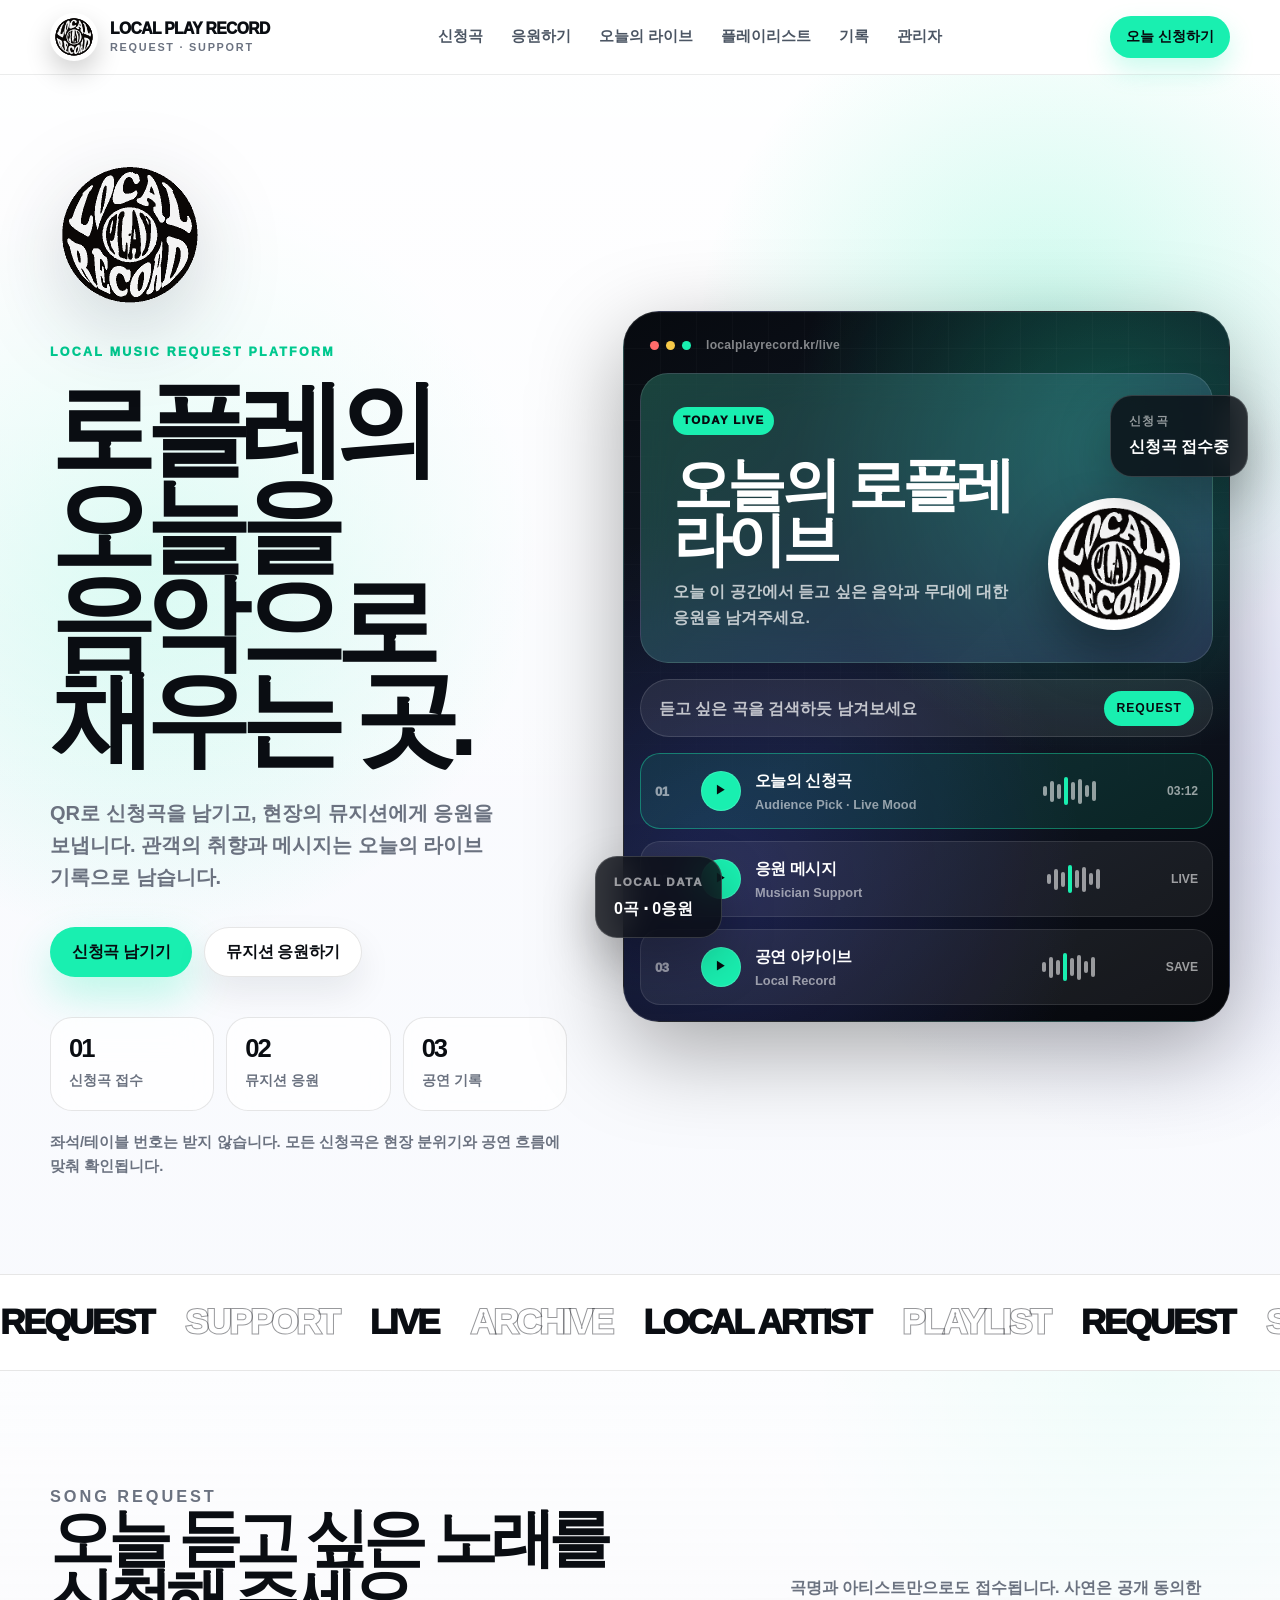
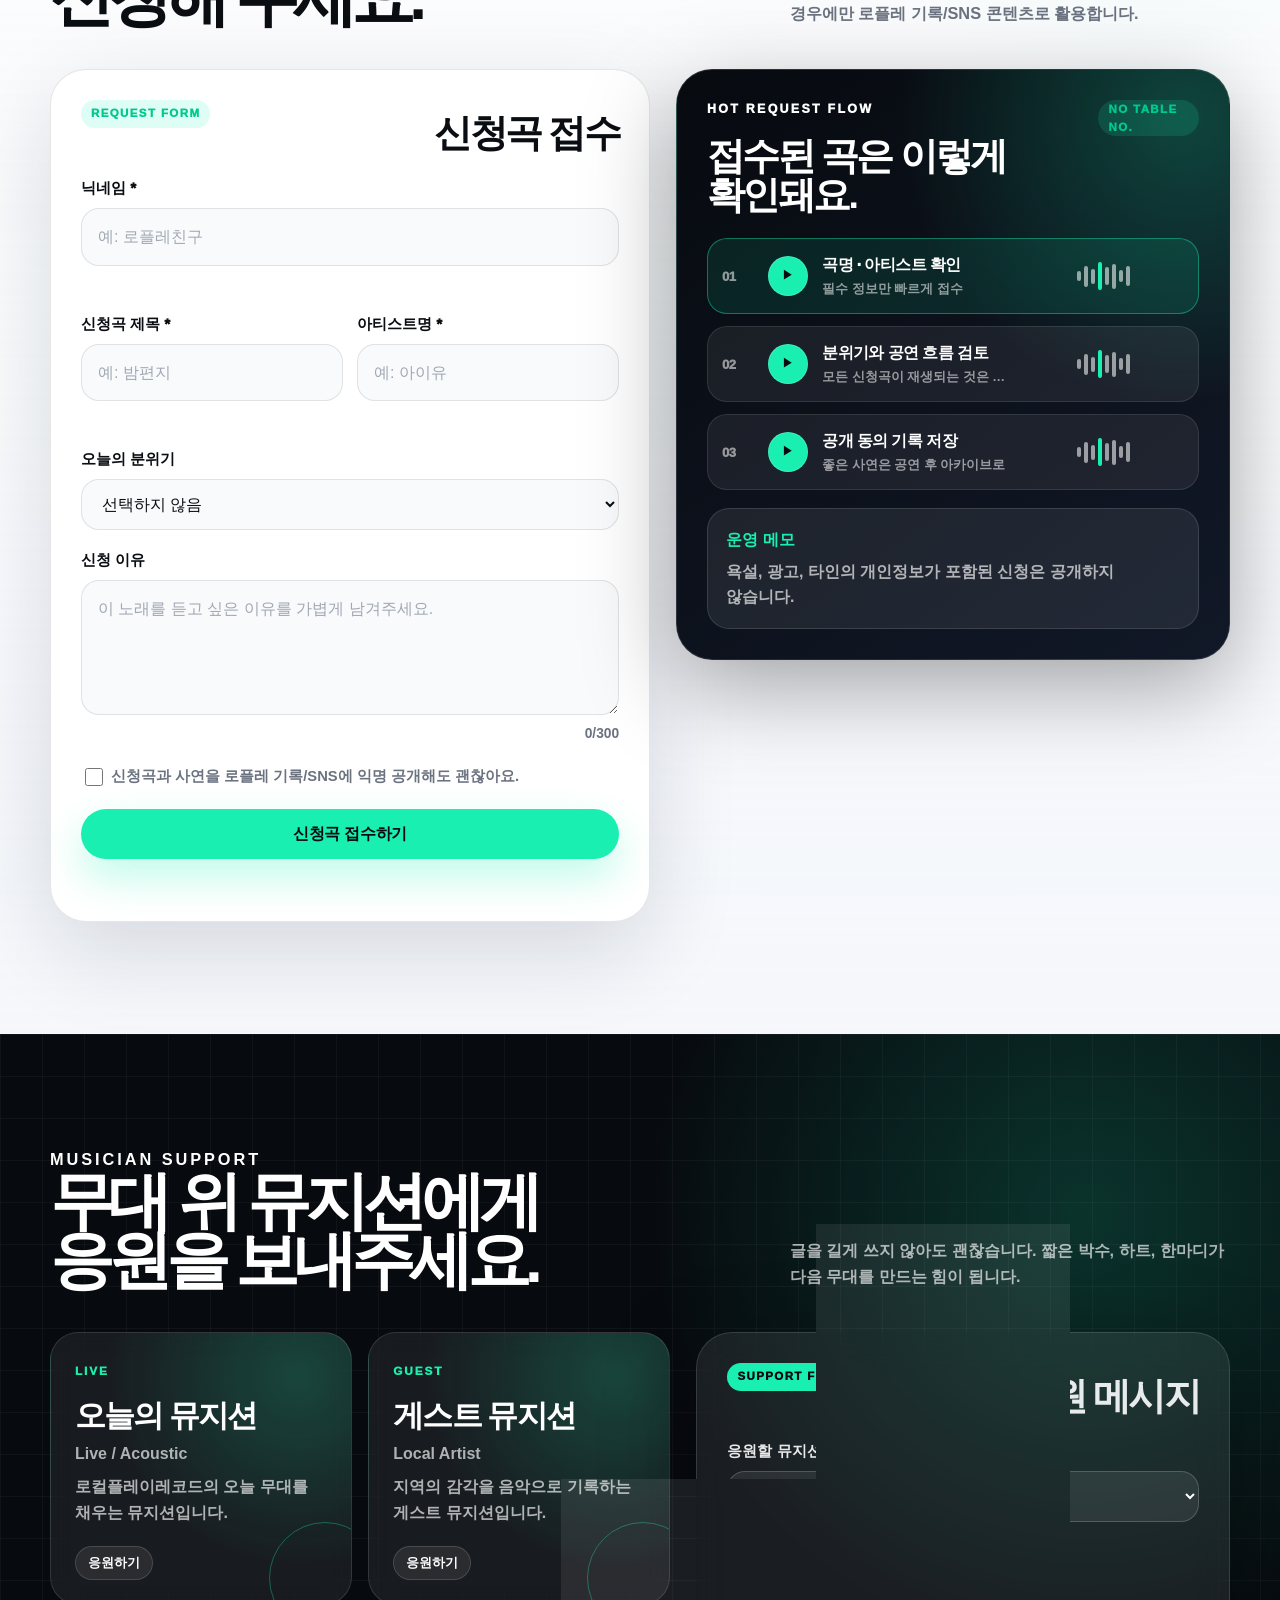
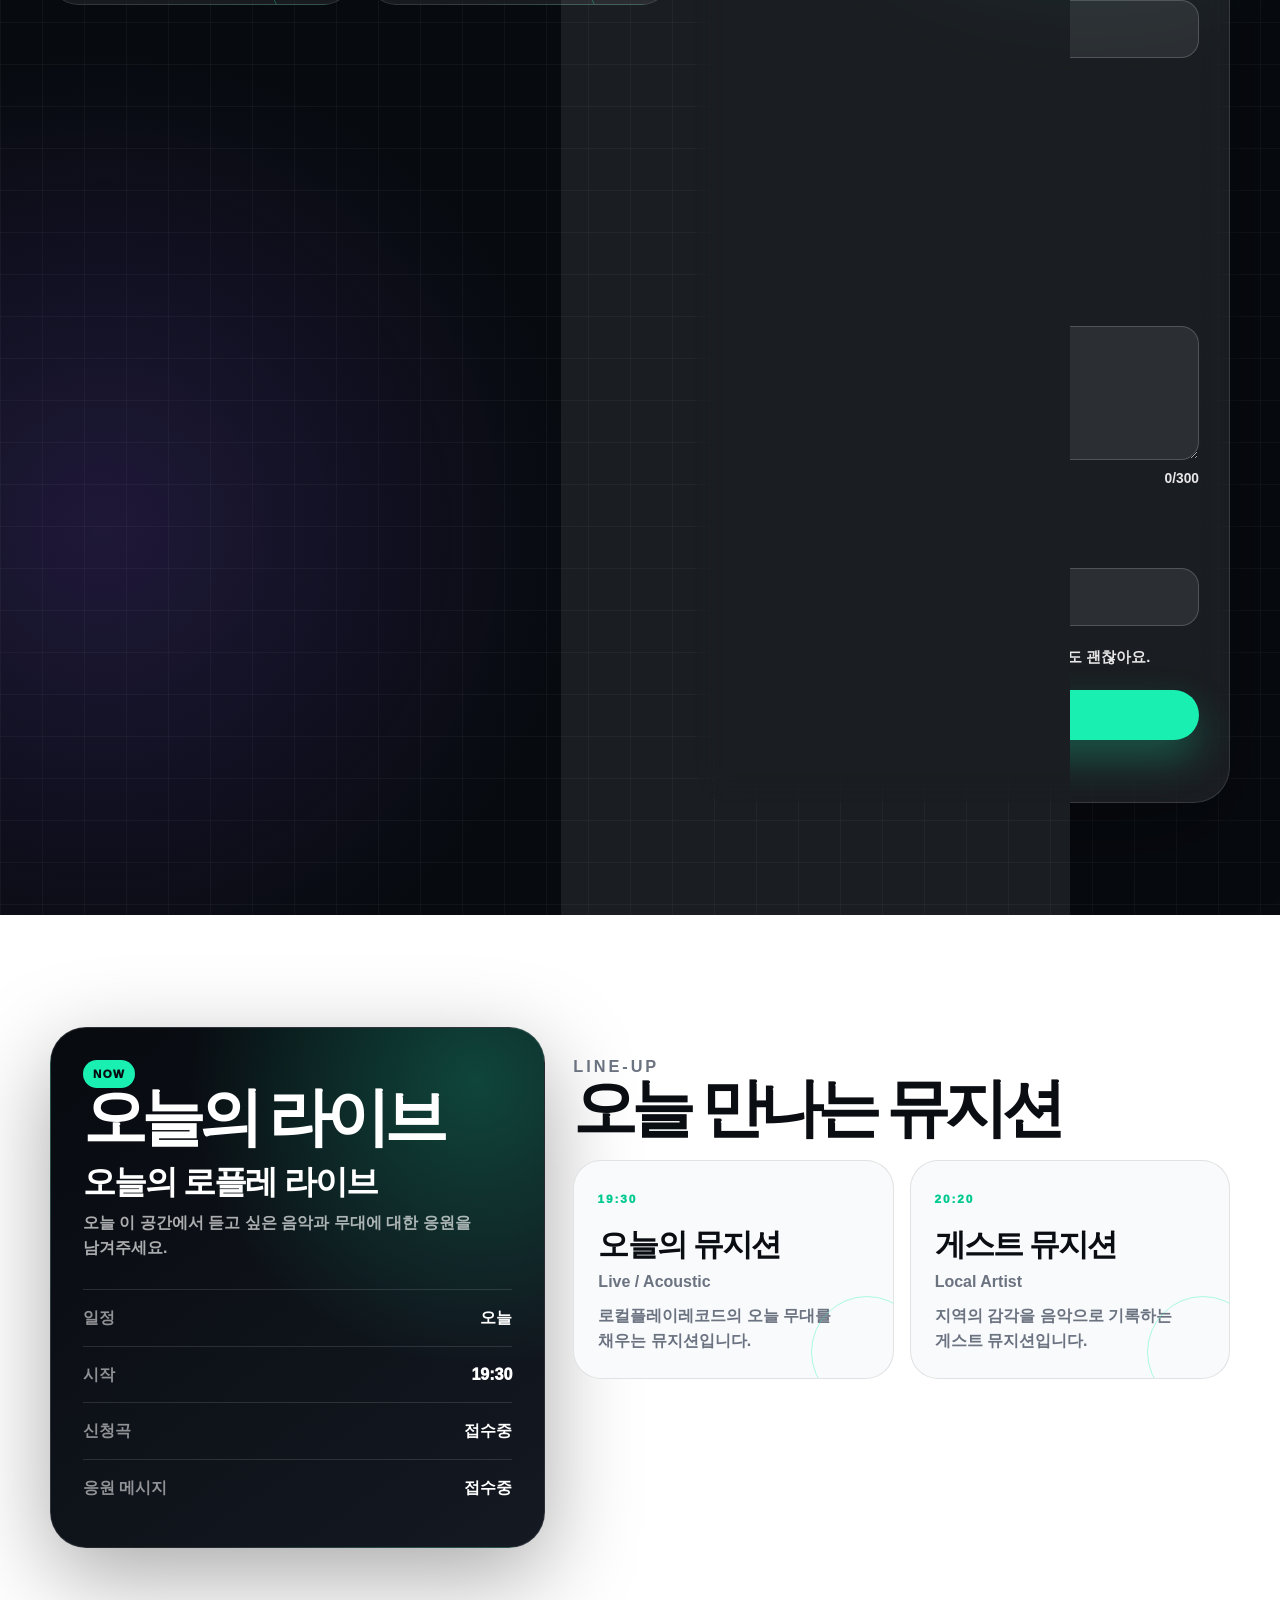
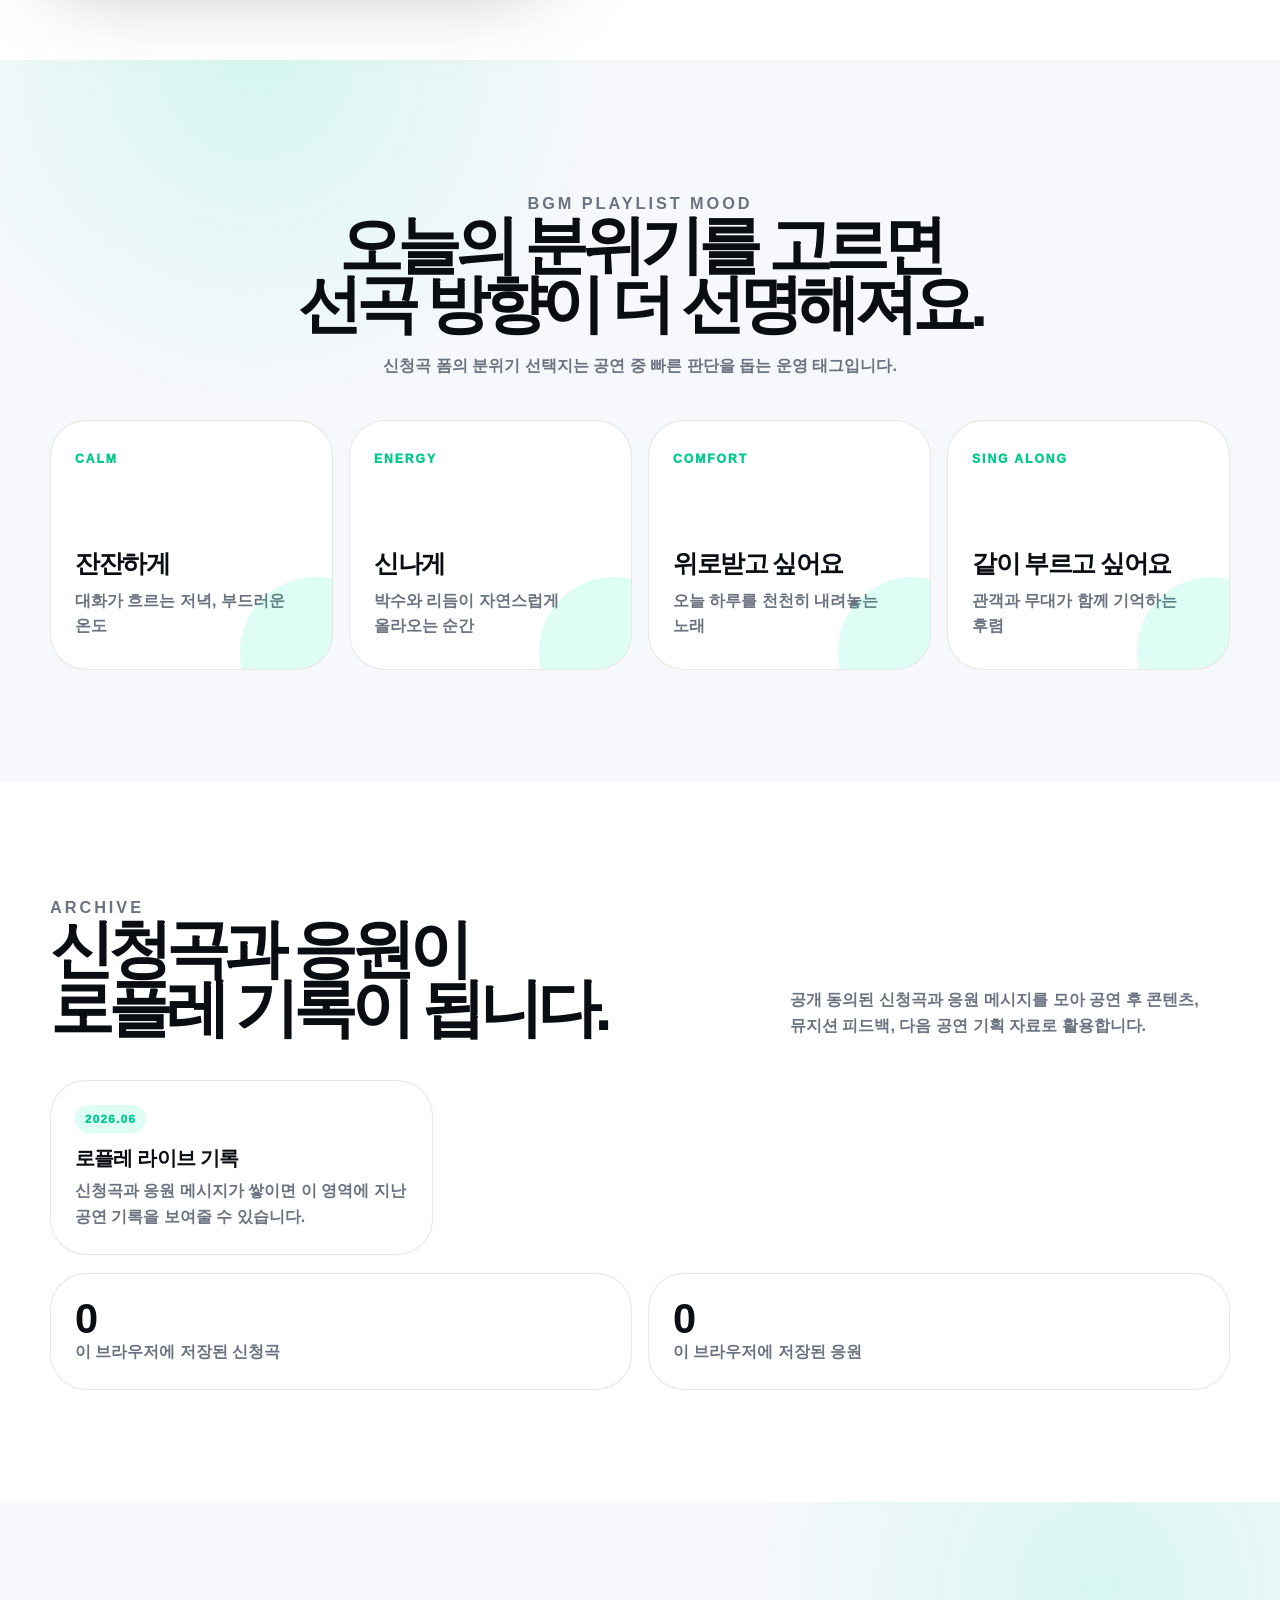
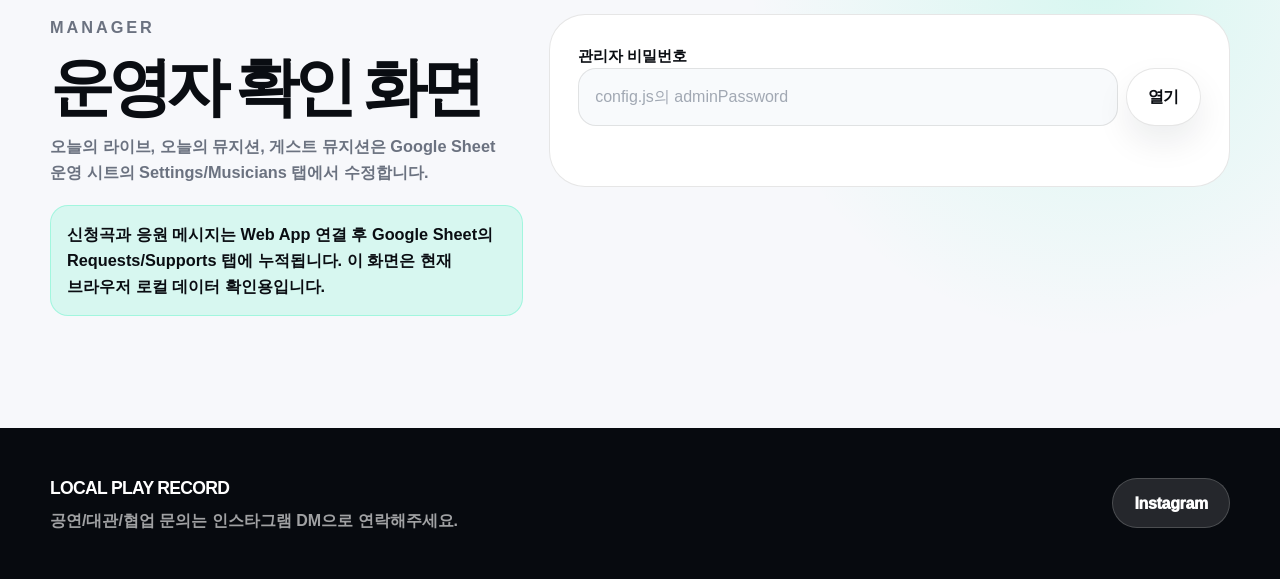
==== commit 4ece8c64: "Revert "Deploy FLAT homepage" This reverts commit 2a260644a77cf3850e01a562139b2463177d560a." ====
--- a/index.html
+++ b/index.html
@@ -1,1206 +1,421 @@
 <!doctype html>
 <html lang="ko">
-  <head>
-    <meta charset="UTF-8" />
-    <meta name="viewport" content="width=device-width, initial-scale=1.0" />
-    <title>플랫 사회적협동조합</title>
-    <meta
-      name="description"
-      content="플랫 사회적협동조합은 평택을 기반으로 동네를 무대로 만들고 사람을 연결합니다."
-    />
-    <link rel="icon" href="./assets/flat-logo-icon.png" type="image/png" />
-    <link rel="stylesheet" href="./styles.css" />
-  </head>
-  <body>
-    <canvas class="ambient-canvas" aria-hidden="true"></canvas>
-    <div class="grain" aria-hidden="true"></div>
-
-    <header class="site-header" data-header>
-      <a class="brand" href="#hero" aria-label="플랫 홈">
-        <img class="brand-logo" src="./assets/flat-logo.png" alt="FLAT" />
+<head>
+  <meta charset="utf-8" />
+  <meta name="viewport" content="width=device-width, initial-scale=1" />
+  <meta name="description" content="로컬플레이레코드 신청곡과 뮤지션 응원하기 페이지" />
+  <meta property="og:title" content="LOCAL PLAY RECORD" />
+  <meta property="og:description" content="오늘 듣고 싶은 음악을 신청하고 뮤지션에게 응원을 남겨주세요." />
+  <meta property="og:type" content="website" />
+  <title>LOCAL PLAY RECORD | 신청곡과 뮤지션 응원하기</title>
+  <link rel="preconnect" href="https://script.google.com" />
+  <link rel="preconnect" href="https://script.googleusercontent.com" />
+  <link rel="dns-prefetch" href="//script.google.com" />
+  <link rel="dns-prefetch" href="//script.googleusercontent.com" />
+  <link rel="stylesheet" href="assets/styles.css" />
+  <script src="config.js?v=20260625-realtime"></script>
+</head>
+<body>
+  <a class="skip-link" href="#main">본문으로 바로가기</a>
+
+  <header class="site-header" data-header>
+    <div class="container nav-shell">
+      <a class="brand" href="#home" aria-label="로컬플레이레코드 홈">
+        <span class="brand-mark" aria-hidden="true"><span></span><span></span><span></span></span>
+        <span class="brand-copy">
+          <strong data-brand-name>LOCAL PLAY RECORD</strong>
+          <small>REQUEST · SUPPORT</small>
+        </span>
       </a>
-
-      <button class="menu-toggle" type="button" aria-controls="site-menu" aria-expanded="false">
-        <span></span>
-        <span></span>
-        <span class="sr-only">메뉴 열기</span>
+      <button class="nav-toggle" type="button" aria-expanded="false" aria-controls="primary-nav" data-nav-toggle>
+        메뉴
       </button>
-
-      <nav class="site-menu" id="site-menu" aria-label="주요 메뉴">
-        <a href="#about">ABOUT</a>
-        <a href="#spaces">SPACES</a>
-        <a href="#record">RECORD</a>
-        <a href="#archive">ARCHIVE</a>
-        <a href="#network">NETWORK</a>
+      <nav id="primary-nav" class="primary-nav" data-primary-nav aria-label="주요 메뉴">
+        <a href="#request">신청곡</a>
+        <a href="#support">응원하기</a>
+        <a href="#live">오늘의 라이브</a>
+        <a href="#playlist">플레이리스트</a>
+        <a href="#archive">기록</a>
+        <a href="#admin">관리자</a>
       </nav>
-
-      <button class="header-contact" type="button" data-open-contact>CONTACT</button>
-    </header>
-
-    <main class="air-page">
-      <div class="air-scroll-field" aria-hidden="true">
-        <span class="air-scroll-axis air-scroll-axis-main"></span>
-        <span class="air-scroll-axis air-scroll-axis-side"></span>
-        <span class="air-scroll-progress"></span>
-        <span class="air-scroll-orbit orbit-a"></span>
-        <span class="air-scroll-orbit orbit-b"></span>
-      </div>
-
-      <section class="air-hero" id="hero">
-        <div class="air-3d-stage" data-air-3d aria-hidden="true">
-          <canvas class="air-webgl"></canvas>
-          <div class="css-3d-world">
-            <span class="css-axis css-axis-x"></span>
-            <span class="css-axis css-axis-y"></span>
-            <span class="css-axis css-axis-z"></span>
-            <div class="axis-node axis-node-origin"></div>
-            <div class="axis-node axis-node-x"></div>
-            <div class="axis-node axis-node-y"></div>
-            <div class="axis-node axis-node-z"></div>
-
-            <figure class="axis-plane plane-lpr">
-              <img src="./assets/local-play-record-night-web.jpg" alt="" />
-              <figcaption>LOCAL PLAY RECORD</figcaption>
-            </figure>
-            <figure class="axis-plane plane-record">
-              <img src="./assets/dive-art-poster-web.jpg" alt="" />
-              <figcaption>DIVE ART</figcaption>
-            </figure>
-            <figure class="axis-plane plane-social">
-              <img src="./assets/baramsae-socialing-web.jpg" alt="" />
-              <figcaption>SOCIALING</figcaption>
-            </figure>
-            <figure class="axis-plane plane-archive-a">
-              <img src="./assets/archive/archive-01-lpr-live.jpg" alt="" />
-              <figcaption>FRIDAY LIVE</figcaption>
-            </figure>
-            <figure class="axis-plane plane-archive-b">
-              <img src="./assets/archive/archive-17-dive-art-group.jpg" alt="" />
-              <figcaption>DIVE ART PEOPLE</figcaption>
-            </figure>
-            <figure class="axis-plane plane-archive-c">
-              <img src="./assets/archive/archive-09-today-artist-door.jpg" alt="" />
-              <figcaption>TODAY ARTIST</figcaption>
-            </figure>
-
-            <div class="axis-cube">
-              <span></span>
-              <span></span>
-              <span></span>
-              <span></span>
-              <span></span>
-              <span></span>
-            </div>
-          </div>
-          <span class="axis-label axis-x">X / PEOPLE</span>
-          <span class="axis-label axis-y">Y / LOCAL</span>
-          <span class="axis-label axis-z">Z / RECORD</span>
-        </div>
-
-        <div class="air-hero-inner">
-          <p class="air-kicker">FLAT SOCIAL COOPERATIVE</p>
-          <h1 class="air-title" aria-label="Awaken Local Play">
-            <span>A w a k e n</span>
-            <span>L o c a l,</span>
-            <span>( )</span>
-            <span>P l a y</span>
-            <span>E v e r y t h i n g</span>
-          </h1>
-          <p class="air-subtitle">
-            <span>본래의 동네 감각을 깨우고,</span>
-            <span>사람의 움직임을 관계로 연결합니다.</span>
-          </p>
-        </div>
-
-        <div class="air-symbols" aria-hidden="true">
-          <div class="air-symbol air-symbol-flat">
-            <img src="./assets/flat-logo.png" alt="" />
-          </div>
-          <div class="air-symbol air-symbol-lpr">
-            <img src="./assets/local-play-record-logo.png" alt="" />
-          </div>
-          <div class="air-ring"></div>
-        </div>
-
-        <div class="air-hero-bottom">
-          <span>Self Conditioning Local Project</span>
-          <span>Active Local Resource</span>
-        </div>
-      </section>
-
-      <section class="air-intro" id="about">
-        <div class="air-section-label">
-          <span>Chapter 1</span>
-          <span>( About / Concept )</span>
-        </div>
-        <h2>
-          사람을 발견하고,<br />
-          동네를 연결합니다.
-        </h2>
-        <p>
-          플랫은 평택을 기반으로 활동하는 사회적협동조합입니다. 음악, 편지,
-          투어, 기록을 통해 사람이 머무는 이유를 만들고, 일상이 서로 만나는
-          소셜링 프로젝트를 기획합니다.
-        </p>
-      </section>
-
-      <section class="air-chapter air-chapter-dark" id="spaces">
-        <div class="air-section-label">
-          <span>Chapter 2</span>
-          <span>( Spaces / Local Stage )</span>
-        </div>
-        <div class="air-split">
-          <div>
-            <h2>
-              일상과 일상이<br />
-              만나는 공간.
-            </h2>
-          </div>
-          <div class="air-space-grid">
-            <article class="air-cube">
-              <img src="./assets/local-play-record-day-web.jpg" alt="LOCAL PLAY RECORD 외관" />
+      <a class="header-cta" href="#request">오늘 신청하기</a>
+    </div>
+  </header>
+
+  <main id="main">
+    <section id="home" class="hero section">
+      <div class="container hero-grid">
+        <div class="hero-copy">
+          <p class="eyebrow">Local Music Request Platform</p>
+          <h1>로플레의 오늘을<br />음악으로 채우는 곳.</h1>
+          <p class="hero-text">QR로 신청곡을 남기고, 현장의 뮤지션에게 응원을 보냅니다. 관객의 취향과 메시지는 오늘의 라이브 기록으로 남습니다.</p>
+          <div class="cta-row">
+            <a class="button primary" href="#request">신청곡 남기기</a>
+            <a class="button secondary" href="#support">뮤지션 응원하기</a>
+          </div>
+          <div class="hero-metrics" aria-label="홈페이지 주요 기능">
+            <article><strong>01</strong><span>신청곡 접수</span></article>
+            <article><strong>02</strong><span>뮤지션 응원</span></article>
+            <article><strong>03</strong><span>공연 기록</span></article>
+          </div>
+          <p class="notice">좌석/테이블 번호는 받지 않습니다. 모든 신청곡은 현장 분위기와 공연 흐름에 맞춰 확인됩니다.</p>
+        </div>
+
+        <div class="hero-interface" aria-label="음악 플랫폼형 화면 미리보기">
+          <div class="interface-window">
+            <div class="window-topbar">
+              <span></span><span></span><span></span>
+              <p>localplayrecord.kr/live</p>
+            </div>
+            <div class="interface-banner">
               <div>
-                <span>01 / PYEONGTAEK STN.</span>
-                <h3>LOCAL PLAY RECORD</h3>
-                <p>평택역 - 연결과 만남. 매주 진행되는 다양한 소셜링이 열리는 복합문화공간.</p>
+                <span class="card-label mint">TODAY LIVE</span>
+                <h2 data-event-title>오늘의 로플레 라이브</h2>
+                <p data-event-description>오늘 이 공간에서 듣고 싶은 음악과 무대에 대한 응원을 남겨주세요.</p>
               </div>
+              <div class="disc" aria-hidden="true"></div>
+            </div>
+            <div class="search-shell" aria-hidden="true">
+              <span>듣고 싶은 곡을 검색하듯 남겨보세요</span>
+              <b>REQUEST</b>
+            </div>
+            <div class="track-list compact" aria-hidden="true">
+              <article class="track-row active">
+                <span class="rank">01</span>
+                <button type="button" tabindex="-1">▶</button>
+                <div class="track-main">
+                  <strong>오늘의 신청곡</strong>
+                  <small>Audience Pick · Live Mood</small>
+                </div>
+                <div class="wave"><i></i><i></i><i></i><i></i><i></i><i></i><i></i><i></i></div>
+                <span class="duration">03:12</span>
+              </article>
+              <article class="track-row">
+                <span class="rank">02</span>
+                <button type="button" tabindex="-1">▶</button>
+                <div class="track-main">
+                  <strong>응원 메시지</strong>
+                  <small>Musician Support</small>
+                </div>
+                <div class="wave"><i></i><i></i><i></i><i></i><i></i><i></i><i></i><i></i></div>
+                <span class="duration">LIVE</span>
+              </article>
+              <article class="track-row">
+                <span class="rank">03</span>
+                <button type="button" tabindex="-1">▶</button>
+                <div class="track-main">
+                  <strong>공연 아카이브</strong>
+                  <small>Local Record</small>
+                </div>
+                <div class="wave"><i></i><i></i><i></i><i></i><i></i><i></i><i></i><i></i></div>
+                <span class="duration">SAVE</span>
+              </article>
+            </div>
+          </div>
+          <div class="floating-card floating-status">
+            <span>신청곡</span>
+            <strong data-event-status>신청곡 접수중</strong>
+          </div>
+          <div class="floating-card floating-count">
+            <span>LOCAL DATA</span>
+            <strong><b data-request-count>0</b>곡 · <b data-support-count>0</b>응원</strong>
+          </div>
+        </div>
+      </div>
+    </section>
+
+    <section class="ticker" aria-label="서비스 키워드">
+      <div class="ticker-track">
+        <span>REQUEST</span><span>SUPPORT</span><span>LIVE</span><span>ARCHIVE</span><span>LOCAL ARTIST</span><span>PLAYLIST</span>
+        <span>REQUEST</span><span>SUPPORT</span><span>LIVE</span><span>ARCHIVE</span><span>LOCAL ARTIST</span><span>PLAYLIST</span>
+      </div>
+    </section>
+
+    <section id="request" class="section request-section">
+      <div class="container section-heading split-heading">
+        <div>
+          <p class="eyebrow">Song Request</p>
+          <h2>오늘 듣고 싶은 노래를<br />신청해 주세요.</h2>
+        </div>
+        <p>곡명과 아티스트만으로도 접수됩니다. 사연은 공개 동의한 경우에만 로플레 기록/SNS 콘텐츠로 활용합니다.</p>
+      </div>
+
+      <div class="container request-layout">
+        <form class="form-card request-card" data-form="request" novalidate>
+          <div class="form-card-head">
+            <span class="card-label">REQUEST FORM</span>
+            <h3>신청곡 접수</h3>
+          </div>
+
+          <div class="form-row">
+            <label for="requestNickname">닉네임 <span aria-hidden="true">*</span></label>
+            <input id="requestNickname" name="nickname" type="text" maxlength="20" required placeholder="예: 로플레친구" autocomplete="nickname" />
+            <p class="field-error" data-error-for="requestNickname"></p>
+          </div>
+
+          <div class="form-grid-2">
+            <div class="form-row">
+              <label for="songTitle">신청곡 제목 <span aria-hidden="true">*</span></label>
+              <input id="songTitle" name="songTitle" type="text" maxlength="80" required placeholder="예: 밤편지" />
+              <p class="field-error" data-error-for="songTitle"></p>
+            </div>
+
+            <div class="form-row">
+              <label for="artistName">아티스트명 <span aria-hidden="true">*</span></label>
+              <input id="artistName" name="artistName" type="text" maxlength="80" required placeholder="예: 아이유" />
+              <p class="field-error" data-error-for="artistName"></p>
+            </div>
+          </div>
+
+          <div class="form-row">
+            <label for="mood">오늘의 분위기</label>
+            <select id="mood" name="mood" data-mood-options>
+              <option value="">선택하지 않음</option>
+            </select>
+          </div>
+
+          <div class="form-row">
+            <label for="reason">신청 이유</label>
+            <textarea id="reason" name="reason" rows="4" maxlength="300" placeholder="이 노래를 듣고 싶은 이유를 가볍게 남겨주세요."></textarea>
+            <p class="counter"><span data-counter-for="reason">0</span>/300</p>
+          </div>
+
+          <label class="checkbox-row">
+            <input name="isPublic" type="checkbox" value="yes" />
+            <span>신청곡과 사연을 로플레 기록/SNS에 익명 공개해도 괜찮아요.</span>
+          </label>
+
+          <input class="visually-hidden" name="website" tabindex="-1" autocomplete="off" />
+
+          <button class="button primary full" type="submit">신청곡 접수하기</button>
+          <p class="form-status" role="status" aria-live="polite" data-status></p>
+        </form>
+
+        <aside class="hot-panel" aria-label="신청곡 운영 안내">
+          <div class="hot-panel-head">
+            <div>
+              <p class="eyebrow">Hot Request Flow</p>
+              <h3>접수된 곡은 이렇게 확인돼요.</h3>
+            </div>
+            <span class="pill">NO TABLE NO.</span>
+          </div>
+          <div class="track-list">
+            <article class="track-row active">
+              <span class="rank">01</span>
+              <button type="button" tabindex="-1" aria-hidden="true">▶</button>
+              <div class="track-main">
+                <strong>곡명 · 아티스트 확인</strong>
+                <small>필수 정보만 빠르게 접수</small>
+              </div>
+              <div class="wave"><i></i><i></i><i></i><i></i><i></i><i></i><i></i><i></i></div>
             </article>
-            <article class="air-cube">
-              <img src="./assets/flat-archive-room-web.jpg" alt="FLAT 인쇄창작아카이브룸" />
-              <div>
-                <span>02 / GODEOK</span>
-                <h3>인쇄창작아카이브룸</h3>
-                <p>고덕 - 아카이브룸. 지역의 장면을 편집, 인쇄, 기록으로 남기는 작업실.</p>
+            <article class="track-row">
+              <span class="rank">02</span>
+              <button type="button" tabindex="-1" aria-hidden="true">▶</button>
+              <div class="track-main">
+                <strong>분위기와 공연 흐름 검토</strong>
+                <small>모든 신청곡이 재생되는 것은 아니에요</small>
               </div>
+              <div class="wave"><i></i><i></i><i></i><i></i><i></i><i></i><i></i><i></i></div>
             </article>
-            <article class="air-cube">
-              <img src="./assets/archive/archive-13-buildout.jpg" alt="LOCAL PLAY RECORD 공간 조성 현장" loading="lazy" />
-              <div>
-                <span>03 / BUILDING</span>
-                <h3>공간 발견</h3>
-                <p>공간을 찾고 사람이 만나는 장소로 바꿔냅니다.</p>
+            <article class="track-row">
+              <span class="rank">03</span>
+              <button type="button" tabindex="-1" aria-hidden="true">▶</button>
+              <div class="track-main">
+                <strong>공개 동의 기록 저장</strong>
+                <small>좋은 사연은 공연 후 아카이브로</small>
               </div>
+              <div class="wave"><i></i><i></i><i></i><i></i><i></i><i></i><i></i><i></i></div>
             </article>
-            <article class="air-cube">
-              <img src="./assets/archive/archive-14-artist-bar.jpg" alt="Today Artist 전시가 놓인 바 공간" loading="lazy" />
-              <div>
-                <span>04 / TODAY ARTIST</span>
-                <h3>오늘의 아티스트</h3>
-                <p>로컬플레이레코드 2층에서 펼쳐지는 창작자들의 세상.</p>
-              </div>
-            </article>
-          </div>
-        </div>
-      </section>
-
-      <section class="air-chapter air-chapter-light" id="work">
-        <div class="air-section-label">
-          <span>Chapter 3</span>
-          <span>( Socialing / Active Local Resource )</span>
-        </div>
-        <h2>
-          소셜링,<br />
-          사람이 사람을 만나 만들어지는 거대한 세상.
-        </h2>
-        <div class="air-keywords">
-          <button type="button">For Music</button>
-          <button type="button">For Letter</button>
-          <button type="button">For Tour</button>
-          <button type="button">For Relation</button>
-          <button type="button">For Archive</button>
-          <button type="button">For Local</button>
-        </div>
-        <div class="air-scene-strip" aria-label="소셜링 프로젝트 이미지">
-          <figure>
-            <img src="./assets/archive/archive-01-lpr-live.jpg" alt="로컬플레이레코드 금요일 공연" loading="lazy" />
-            <figcaption>Music</figcaption>
-          </figure>
-          <figure>
-            <img src="./assets/archive/archive-04-music-request.jpg" alt="로컬플레이레코드 신청곡 카드" loading="lazy" />
-            <figcaption>Request</figcaption>
-          </figure>
-          <figure>
-            <img src="./assets/archive/archive-11-workshop.jpg" alt="평택 마을 워크숍 현장" loading="lazy" />
-            <figcaption>Workshop</figcaption>
-          </figure>
-          <figure>
-            <img src="./assets/archive/archive-16-local-drink.jpg" alt="로컬 전통주 병" loading="lazy" />
-            <figcaption>Local Drink</figcaption>
-          </figure>
-          <figure>
-            <img src="./assets/archive/archive-10-sunset-roadmap.jpg" alt="평택 선셋로드 지도" loading="lazy" />
-            <figcaption>Tour</figcaption>
-          </figure>
-        </div>
-      </section>
-
-      <section class="air-chapter air-chapter-green" id="record">
-        <div class="air-section-label">
-          <span>Chapter 4</span>
-          <span>( Record / Project )</span>
-        </div>
-        <div class="air-record-head">
-          <h2>
-            기록은 과거와 현재를<br />
-            연결합니다.
-          </h2>
-          <p>
-            축제, 전시, 포스터, 매거진은 단순한 결과물이 아니라 다음 만남을 여는
-            로컬의 에너지입니다.
-          </p>
-        </div>
-        <div class="air-record-grid">
-          <article class="air-card-tall">
-            <img src="./assets/ordinary-art-poster-web.jpg" alt="가장 보통의 예술 포스터" />
-            <span>2024 / 가장보통의예술</span>
-          </article>
-          <article class="air-card-tall">
-            <img src="./assets/dive-art-poster-web.jpg" alt="다이브 아트 포스터" />
-            <span>2025 / Dive ART</span>
-          </article>
-          <article class="air-card-tall">
-            <img src="./assets/baramsae-socialing-web.jpg" alt="바람새마을축제 현장" />
-            <span>2025 / PINK WAVE</span>
-          </article>
-          <article class="air-card-tall">
-            <img src="./assets/record-cover-web.jpg" alt="쌈뽕 기록물 표지" />
-            <span>2026 / SSAM@PPONG</span>
-          </article>
-          <article class="air-card-tall">
-            <img src="./assets/archive/archive-07-ordinary-art-group.jpg" alt="가장 보통의 예술 단체 사진" loading="lazy" />
-            <span>2024 / Ordinary Art People</span>
-          </article>
-          <article class="air-card-tall">
-            <img src="./assets/archive/archive-03-cross-space.jpg" alt="교차공간 818 결과보고전 포스터" loading="lazy" />
-            <span>2024 / 교차공간 818</span>
-          </article>
-          <article class="air-card-tall">
-            <img src="./assets/archive/archive-02-flat-sharing.jpg" alt="FLAT 결과공유회 초대장" loading="lazy" />
-            <span>2024 / 결과공유회</span>
-          </article>
-          <article class="air-card-tall">
-            <img src="./assets/archive/archive-17-dive-art-group.jpg" alt="Dive ART 단체 사진" loading="lazy" />
-            <span>2025 / Dive ART People</span>
-          </article>
-        </div>
-      </section>
-
-      <section class="air-atlas" id="archive">
-        <div class="air-section-label">
-          <span>Chapter 5</span>
-          <span>( Scene Archive / Image Wall )</span>
-        </div>
-        <div class="air-atlas-head">
-          <h2>
-            플랫이<br />
-            연결해온 길.
-          </h2>
-          <p>
-            공연, 포스터, 전시, 협약, 워크숍, 공간 조성, 로컬 술까지.
-            흩어진 장면들을 하나의 3D 아카이브 벽으로 연결했습니다.
-          </p>
-        </div>
-        <div class="air-atlas-grid" aria-label="플랫 활동 이미지 아카이브">
-          <figure class="air-atlas-card tall">
-            <img src="./assets/archive/archive-01-lpr-live.jpg" alt="로컬플레이레코드 앞 공연 장면" loading="lazy" />
-            <figcaption>01 / Friday Live</figcaption>
-          </figure>
-          <figure class="air-atlas-card poster">
-            <img src="./assets/archive/archive-02-flat-sharing.jpg" alt="FLAT 결과공유회 초대장" loading="lazy" />
-            <figcaption>02 / Sharing Day</figcaption>
-          </figure>
-          <figure class="air-atlas-card poster">
-            <img src="./assets/archive/archive-03-cross-space.jpg" alt="교차공간 818 결과보고전 포스터" loading="lazy" />
-            <figcaption>03 / Cross Space</figcaption>
-          </figure>
-          <figure class="air-atlas-card">
-            <img src="./assets/archive/archive-04-music-request.jpg" alt="로컬플레이레코드 신청곡 카드" loading="lazy" />
-            <figcaption>04 / Request Card</figcaption>
-          </figure>
-          <figure class="air-atlas-card">
-            <img src="./assets/archive/archive-05-agreement.jpg" alt="평택형 예비사회적기업 협약 체결식" loading="lazy" />
-            <figcaption>05 / Agreement</figcaption>
-          </figure>
-          <figure class="air-atlas-card wide">
-            <img src="./assets/archive/archive-06-donghaeng.jpg" alt="FLAT과 동행 전시 부스" loading="lazy" />
-            <figcaption>06 / Exhibition Booth</figcaption>
-          </figure>
-          <figure class="air-atlas-card wide">
-            <img src="./assets/archive/archive-07-ordinary-art-group.jpg" alt="가장 보통의 예술 단체 사진" loading="lazy" />
-            <figcaption>07 / Ordinary Art</figcaption>
-          </figure>
-          <figure class="air-atlas-card wide">
-            <img src="./assets/archive/archive-08-lpr-record-visit.jpg" alt="LOCAL PLAY RECORD 외관과 방문자" loading="lazy" />
-            <figcaption>08 / Record Visit</figcaption>
-          </figure>
-          <figure class="air-atlas-card tall">
-            <img src="./assets/archive/archive-09-today-artist-door.jpg" alt="Today Artist 일정이 적힌 유리문" loading="lazy" />
-            <figcaption>09 / Today Artist</figcaption>
-          </figure>
-          <figure class="air-atlas-card wide">
-            <img src="./assets/archive/archive-10-sunset-roadmap.jpg" alt="평택 선셋로드 지도" loading="lazy" />
-            <figcaption>10 / Sunset Road</figcaption>
-          </figure>
-          <figure class="air-atlas-card wide">
-            <img src="./assets/archive/archive-11-workshop.jpg" alt="마을 워크숍 참여자들" loading="lazy" />
-            <figcaption>11 / Workshop</figcaption>
-          </figure>
-          <figure class="air-atlas-card tall">
-            <img src="./assets/archive/archive-12-gallery-hanging.jpg" alt="전시장에 걸린 작품" loading="lazy" />
-            <figcaption>12 / Hanging</figcaption>
-          </figure>
-          <figure class="air-atlas-card wide">
-            <img src="./assets/archive/archive-13-buildout.jpg" alt="로컬플레이레코드 공간 조성 현장" loading="lazy" />
-            <figcaption>13 / Build Out</figcaption>
-          </figure>
-          <figure class="air-atlas-card tall">
-            <img src="./assets/archive/archive-14-artist-bar.jpg" alt="Today Artist가 놓인 바 공간" loading="lazy" />
-            <figcaption>14 / Artist Bar</figcaption>
-          </figure>
-          <figure class="air-atlas-card tall">
-            <img src="./assets/archive/archive-15-notes-wall.jpg" alt="작품 옆에 붙은 관객 메모" loading="lazy" />
-            <figcaption>15 / Notes</figcaption>
-          </figure>
-          <figure class="air-atlas-card tall">
-            <img src="./assets/archive/archive-16-local-drink.jpg" alt="로컬 전통주 병이 놓인 장면" loading="lazy" />
-            <figcaption>16 / Local Drink</figcaption>
-          </figure>
-          <figure class="air-atlas-card wide">
-            <img src="./assets/archive/archive-17-dive-art-group.jpg" alt="Dive ART 단체 사진" loading="lazy" />
-            <figcaption>17 / Dive ART Group</figcaption>
-          </figure>
-        </div>
-      </section>
-
-      <section class="air-interview" id="network">
-        <div class="air-section-label">
-          <span>Chapter 6</span>
-          <span>( Network / Interview )</span>
-        </div>
-        <h2>
-          각자의 일상에서 출발한 사람들이<br />
-          동네의 가능성을 넓힙니다.
-        </h2>
-        <div class="air-marquee" aria-hidden="true">
-          <span>문화활동가</span>
-          <span>창작자</span>
-          <span>지역생산자</span>
-          <span>로컬양조장</span>
-          <span>청년농업인</span>
-          <span>기획자</span>
-          <span>문화활동가</span>
-          <span>창작자</span>
-          <span>지역생산자</span>
-          <span>로컬양조장</span>
-        </div>
-      </section>
-
-      <section class="air-product" id="contact">
-        <div class="air-product-card">
-          <span>Active Local Resource</span>
-          <h2>
-            공연, 대관, 협업, 취재.<br />
-            지금 필요한 연결을 열어주세요.
-          </h2>
-          <button class="air-contact-button" type="button" data-open-contact>
-            Project Request
-          </button>
-        </div>
-        <div class="air-business">
-          <p>플랫(FLAT) 사회적협동조합 / 대표 최강재</p>
-          <p>사업자등록번호 683-81-03553</p>
-          <p>경기도 평택시 고덕여염로 20, 1701동 1층 사회적기업2호</p>
-        </div>
-      </section>
-    </main>
-
-    <main class="receipt-page displace" id="receipt">
-      <section class="receipt-focus" id="receipt-hero">
-        <div class="receipt-cover">
-          <img src="./assets/flat-logo.png" alt="FLAT" />
-        </div>
-
-        <div class="receipt-pad">
-          <div class="receipt-triad">
-            <span>LOCAL</span>
-            <span>↔</span>
-            <span>SOCIALING</span>
-          </div>
-
-          <div class="receipt-center">
-            <p>PYEONGTAEK, KOREA</p>
-            <button class="receipt-link" type="button" data-open-contact>PROJECT REQUEST</button>
-          </div>
-
-          <div class="receipt-order">
-            <p>
-              Order #2026<br />
-              for a Lovely Neighbor
-            </p>
-            <time data-receipt-date>Jun 25, 2026 02:00pm</time>
-          </div>
-
-          <div class="receipt-rule"></div>
-
-          <h1>
-            <span>사람을 연결하고</span>
-            <span>동네는 무대가 됩니다.</span>
-          </h1>
-          <p class="receipt-lead">
-            플랫은 음악, 편지, 투어, 관계로 이어지는 소셜링 프로젝트를 기획하며
-            평택의 일상과 일상을 연결합니다.
-          </p>
-
-          <div class="receipt-stamps" aria-label="플랫 기록 이미지">
-            <img src="./assets/local-play-record-night-web.jpg" alt="LOCAL PLAY RECORD 밤 외관" />
-            <img src="./assets/baramsae-socialing-web.jpg" alt="바람새마을축제 소셜링 현장" />
-            <img src="./assets/ordinary-art-poster-web.jpg" alt="가장 보통의 예술 포스터" />
-            <img src="./assets/dive-art-poster-web.jpg" alt="다이브 아트 포스터" />
-          </div>
-        </div>
-
-        <section class="receipt-section" id="receipt-about">
-          <div class="receipt-rule"></div>
-          <div class="receipt-heading">
-            <span>#</span>
-            <span>FLAT?</span>
-            <span>INFO</span>
-          </div>
-          <div class="receipt-rule"></div>
-          <p>
-            평택을 기반으로 활동하는 사회적협동조합. 동네라는 규모의 공간에
-            누구나 즐길 수 있는 무대를 만들고, 사람과 사람의 관계를 기획합니다.
-          </p>
-        </section>
-
-        <section class="receipt-section" id="receipt-spaces">
-          <div class="receipt-rule"></div>
-          <div class="receipt-heading">
-            <span>#</span>
-            <span>SPACES</span>
-            <span>AREA</span>
-          </div>
-          <div class="receipt-rule"></div>
-          <a class="receipt-row" href="#contact">
-            <span>01</span>
-            <span>LOCAL PLAY RECORD<br />평택역 - 연결과 만남</span>
-            <span>STN</span>
-          </a>
-          <a class="receipt-row" href="#contact">
-            <span>02</span>
-            <span>FLAT 인쇄창작아카이브룸<br />고덕 - 아카이브룸</span>
-            <span>GDK</span>
-          </a>
-        </section>
-
-        <section class="receipt-section" id="receipt-work">
-          <div class="receipt-rule"></div>
-          <div class="receipt-heading">
-            <span>#</span>
-            <span>SOCIALING PROJECT</span>
-            <span>KEY</span>
-          </div>
-          <div class="receipt-rule"></div>
-          <div class="receipt-row">
-            <span>01</span>
-            <span>음악으로 만나는 밤</span>
-            <span>MUSIC</span>
-          </div>
-          <div class="receipt-row">
-            <span>02</span>
-            <span>편지와 기록으로 남는 관계</span>
-            <span>LETTER</span>
-          </div>
-          <div class="receipt-row">
-            <span>03</span>
-            <span>도시를 걷고 발견하는 투어</span>
-            <span>TOUR</span>
-          </div>
-          <div class="receipt-row">
-            <span>04</span>
-            <span>매주 진행되는 다양한 소셜링</span>
-            <span>MEET</span>
-          </div>
-        </section>
-
-        <section class="receipt-section" id="receipt-record">
-          <div class="receipt-rule"></div>
-          <div class="receipt-heading">
-            <span>#</span>
-            <span>RECORD</span>
-            <span>YEAR</span>
-          </div>
-          <div class="receipt-rule"></div>
-          <a class="receipt-row" href="#contact">
-            <span>01</span>
-            <span>가장보통의예술 전시 기획</span>
-            <span>2024</span>
-          </a>
-          <a class="receipt-row" href="#contact">
-            <span>02</span>
-            <span>아트페스타 평택 Dive ART</span>
-            <span>2025</span>
-          </a>
-          <a class="receipt-row" href="#contact">
-            <span>03</span>
-            <span>바람새마을축제 PINK WAVE</span>
-            <span>2025</span>
-          </a>
-          <a class="receipt-row" href="#contact">
-            <span>04</span>
-            <span>LOCAL PLAY RECORD 개소</span>
-            <span>2025</span>
-          </a>
-          <a class="receipt-row" href="#contact">
-            <span>05</span>
-            <span>로컬 음반 제작 / 로컬 투어 기획</span>
-            <span>2026</span>
-          </a>
-        </section>
-
-        <section class="receipt-section" id="receipt-network">
-          <div class="receipt-rule"></div>
-          <div class="receipt-heading">
-            <span>#</span>
-            <span>NETWORK</span>
-            <span>TYPE</span>
-          </div>
-          <div class="receipt-rule"></div>
-          <div class="receipt-row">
-            <span>01</span>
-            <span>문화활동가 / 창작자 / 기획자</span>
-            <span>PEOPLE</span>
-          </div>
-          <div class="receipt-row">
-            <span>02</span>
-            <span>지역생산자 / 로컬양조장 / 청년농업인</span>
-            <span>LOCAL</span>
-          </div>
-          <div class="receipt-row">
-            <span>03</span>
-            <span>대추리평화마을 / 에이쿠드 / 지역 기관</span>
-            <span>PARTNER</span>
-          </div>
-        </section>
-
-        <section class="receipt-section" id="receipt-contact">
-          <div class="receipt-rule"></div>
-          <div class="receipt-heading">
-            <span>#</span>
-            <span>CONTACT</span>
-            <span>NOW</span>
-          </div>
-          <div class="receipt-rule"></div>
-          <button class="receipt-row receipt-button-row" type="button" data-open-contact>
-            <span>01</span>
-            <span>공연 / 대관 / 협업 / 취재 문의</span>
-            <span>OPEN</span>
-          </button>
-        </section>
-
-        <section class="receipt-section receipt-business" aria-label="사업자 정보">
-          <div class="receipt-rule"></div>
-          <div class="receipt-heading">
-            <span>#</span>
-            <span>BUSINESS INFO</span>
-            <span>REG</span>
-          </div>
-          <div class="receipt-rule"></div>
-          <div class="receipt-row">
-            <span>상호</span>
-            <span>플랫(FLAT) 사회적협동조합</span>
-            <span></span>
-          </div>
-          <div class="receipt-row">
-            <span>대표</span>
-            <span>최강재</span>
-            <span></span>
-          </div>
-          <div class="receipt-row">
-            <span>번호</span>
-            <span>683-81-03553</span>
-            <span></span>
-          </div>
-          <div class="receipt-row">
-            <span>주소</span>
-            <span>경기도 평택시 고덕여염로 20, 1701동 1층 사회적기업2호</span>
-            <span></span>
-          </div>
-          <div class="receipt-row">
-            <span>업종</span>
-            <span>서비스 / 출판 / 로컬크리에이팅</span>
-            <span></span>
-          </div>
-        </section>
-
-        <div class="receipt-thanks">
-          <span>* * *</span>
-          <strong>Thank you<br />for your visit</strong>
-        </div>
-      </section>
-
-      <section class="hero" id="legacy-hero">
-        <div class="hero-pattern" aria-hidden="true">
-          <span class="scan-line line-a"></span>
-          <span class="scan-line line-b"></span>
-          <span class="scan-line line-c"></span>
-        </div>
-
-        <div class="receipt-meta reveal is-visible">
-          <div class="receipt-meta-top">
-            <span>LOCAL</span>
-            <span class="receipt-mark">↔</span>
-            <span>PLAY</span>
-          </div>
-          <p>
-            Order #2026<br />
-            for a Lovely Neighbor
-          </p>
-          <time data-receipt-date>Jun 25, 2026 02:00pm</time>
-        </div>
-
-        <div class="hero-copy reveal is-visible">
-          <p class="eyebrow">FLAT SOCIAL COOPERATIVE</p>
-          <h1>
-            <span>사람을 연결하고</span>
-            <span>동네는 무대가 됩니다.</span>
-          </h1>
-          <p class="hero-lead">
-            플랫은 음악, 편지, 투어, 관계로 이어지는 소셜링 프로젝트를
-            기획하며, 평택의 일상과 일상을 연결합니다.
-          </p>
-          <div class="hero-actions">
-            <a class="button primary" href="#spaces">공간 보기</a>
-            <button class="button ghost" type="button" data-open-contact>협업 문의</button>
-          </div>
-        </div>
-
-        <div class="hero-stage reveal is-visible" aria-label="플랫 활동 키워드">
-          <div class="poster poster-main">
-            <img
-              class="poster-photo"
-              src="./assets/local-play-record-night-web.jpg"
-              alt="밤에 빛나는 LOCAL PLAY RECORD 네온 간판"
-            />
-            <span class="poster-kicker">LOCAL PLAY RECORD</span>
-            <div class="poster-logo-plate">
-              <img
-                src="./assets/local-play-record-logo.png"
-                alt="LOCAL PLAY RECORD 로고"
-              />
-            </div>
-            <span>평택역 - 연결과 만남</span>
-          </div>
-          <div class="socialing-card">
-            <span>SOCIALING PROJECT</span>
-            <strong>음악 · 편지 · 투어 · 관계</strong>
-            <p>서로 다른 일상이 만나 관계가 되는 플랫의 메인 프로젝트</p>
-          </div>
-        </div>
-
-        <div class="hero-footer">
-          <span>PYEONGTAEK</span>
-          <span>LOCAL / PLAY / RECORD</span>
-          <span>2026</span>
-        </div>
-      </section>
-
-      <section class="section about-section" id="legacy-about">
-        <div class="section-label reveal">
-          <span>01</span>
-          <strong>ABOUT</strong>
-        </div>
-        <div class="about-grid">
-          <div class="about-copy reveal">
-            <p class="eyebrow">WHO WE ARE</p>
-            <h2>FLAT?</h2>
-            <p>
-              플랫은 평택을 기반으로 활동하는 사회적협동조합입니다. 동네라는
-              규모의 공간에 누구나 즐길 수 있는 무대를 만들고, 로컬 생산자들이
-              교류할 수 있는 프로그램을 기획합니다.
-            </p>
-          </div>
-          <div class="value-list">
-            <article class="value-card reveal">
-              <span>COMMUNITY</span>
-              <h3>지역 공동체</h3>
-              <p>어디든지 존재하는 가장 귀한 가치, 사람을 찾습니다.</p>
-            </article>
-            <article class="value-card reveal">
-              <span>ART</span>
-              <h3>문화 예술</h3>
-              <p>가장 자유롭고 부드러운 방법으로 우리를 표현합니다.</p>
-            </article>
-            <article class="value-card reveal">
-              <span>SUSTAIN</span>
-              <h3>지속 가능성</h3>
-              <p>함께 만들어가는 과정에 가장 중요한 것은 지속이라 생각합니다.</p>
-            </article>
-          </div>
-        </div>
-      </section>
-
-      <section class="section spaces-section" id="legacy-spaces">
-        <div class="section-label reveal">
-          <span>02</span>
-          <strong>SPACES</strong>
-        </div>
-        <div class="spaces-head reveal">
-          <p class="eyebrow">OUR SPACES</p>
-          <h2>
-            <span>평택역 - 연결과 만남</span>
-            <span>고덕 - 아카이브룸</span>
-          </h2>
-        </div>
-
-        <div class="space-layout">
-          <div class="space-tabs reveal" role="tablist" aria-label="운영 공간">
-            <button class="space-tab is-active" type="button" data-space="lpr">
-              LOCAL PLAY RECORD
-            </button>
-            <button class="space-tab" type="button" data-space="archive">
-              FLAT 인쇄창작아카이브룸
-            </button>
-          </div>
-
-          <div class="space-showcase reveal">
-            <div class="space-visual" data-space-visual data-space-kind="lpr">
-              <img
-                class="space-photo"
-                src="./assets/local-play-record-day-web.jpg"
-                alt="LOCAL PLAY RECORD 낮 외관과 초록 네온 간판"
-              />
-              <span class="visual-index">PYEONGTAEK STN.</span>
-              <div class="space-logo-plate">
-                <img
-                  src="./assets/local-play-record-logo.png"
-                  alt="LOCAL PLAY RECORD 로고"
-                />
-              </div>
-              <strong>일상과 일상이 만나는 공간.</strong>
-              <div class="level-stack" aria-hidden="true">
-                <span>2F PERFORMANCE</span>
-                <span>1F LOCAL DRINKS</span>
-              </div>
-            </div>
-
-            <div class="space-detail">
-              <p class="eyebrow" data-space-kicker>LOCAL PLAY RECORD</p>
-              <h3 data-space-title>일상과 일상이 만나는 공간.</h3>
-              <p data-space-body>
-                1F는 경기도 양조장과 함께 고르고 채우는 로컬 전통주 공간,
-                2F는 매주 진행되는 다양한 소셜링이 열리는 복합문화공간입니다.
-              </p>
-              <ul class="space-points" data-space-points>
-                <li>매주 진행되는 다양한 소셜링</li>
-                <li>지역 생산자와 연결되는 로컬 F&B</li>
-                <li>공연, 대관, 팝업 협업 가능</li>
-              </ul>
-              <button class="button primary compact" type="button" data-open-contact>
-                공간 문의하기
-              </button>
-            </div>
-          </div>
-        </div>
-      </section>
-
-      <section class="section work-section" id="legacy-work">
-        <div class="section-label reveal">
-          <span>03</span>
-          <strong>WHAT WE DO</strong>
-        </div>
-        <div class="work-intro reveal">
-          <p class="eyebrow">SOCIALING PROJECT</p>
-          <h2>소셜링, 사람이 사람을 만나 만들어지는 거대한 세상.</h2>
-        </div>
-        <article class="socialing-showcase reveal">
-          <img
-            src="./assets/baramsae-socialing-web.jpg"
-            alt="바람새마을축제 야외 공연과 소셜링 공간"
-          />
-          <div>
-            <span>CASE / BARAMSAE VILLAGE FESTIVAL</span>
-            <h3>바람새마을축제 PINK WAVE</h3>
-            <p>
-              음악이 흐르고, 사람들이 앉아 머물고, 동네의 이야기가 관계로 이어지는
-              소셜링 프로젝트의 실제 장면입니다.
-            </p>
-          </div>
+          </div>
+          <div class="guide-card">
+            <strong>운영 메모</strong>
+            <p>욕설, 광고, 타인의 개인정보가 포함된 신청은 공개하지 않습니다.</p>
+          </div>
+        </aside>
+      </div>
+    </section>
+
+    <section id="support" class="section support-section">
+      <div class="container section-heading split-heading dark-heading">
+        <div>
+          <p class="eyebrow">Musician Support</p>
+          <h2>무대 위 뮤지션에게<br />응원을 보내주세요.</h2>
+        </div>
+        <p>글을 길게 쓰지 않아도 괜찮습니다. 짧은 박수, 하트, 한마디가 다음 무대를 만드는 힘이 됩니다.</p>
+      </div>
+
+      <div class="container support-layout">
+        <div class="musician-side">
+          <div class="musician-grid" data-musician-cards aria-live="polite"></div>
+        </div>
+
+        <form class="form-card dark support-card" data-form="support" novalidate>
+          <div class="form-card-head">
+            <span class="card-label mint">SUPPORT FORM</span>
+            <h3>응원 메시지</h3>
+          </div>
+
+          <div class="form-row">
+            <label for="musicianId">응원할 뮤지션 <span aria-hidden="true">*</span></label>
+            <select id="musicianId" name="musicianId" required data-musician-options>
+              <option value="">뮤지션 선택</option>
+            </select>
+            <p class="field-error" data-error-for="musicianId"></p>
+          </div>
+
+          <div class="form-row">
+            <label for="supportNickname">닉네임 <span aria-hidden="true">*</span></label>
+            <input id="supportNickname" name="nickname" type="text" maxlength="20" required placeholder="예: 오늘의관객" autocomplete="nickname" />
+            <p class="field-error" data-error-for="supportNickname"></p>
+          </div>
+
+          <div class="form-row">
+            <span class="label-like">응원 이모지</span>
+            <div class="emoji-row" data-emoji-options></div>
+          </div>
+
+          <div class="form-row">
+            <label for="supportMessage">응원 메시지 <span aria-hidden="true">*</span></label>
+            <div class="preset-row" data-preset-row>
+              <button type="button" data-preset="오늘 무대 최고였어요.">오늘 무대 최고였어요</button>
+              <button type="button" data-preset="다음 공연도 보고 싶어요.">다음 공연도 보고 싶어요</button>
+              <button type="button" data-preset="로플레에서 또 만나요.">로플레에서 또 만나요</button>
+            </div>
+            <textarea id="supportMessage" name="message" rows="4" maxlength="300" required placeholder="뮤지션에게 전하고 싶은 말을 남겨주세요."></textarea>
+            <p class="counter"><span data-counter-for="supportMessage">0</span>/300</p>
+            <p class="field-error" data-error-for="supportMessage"></p>
+          </div>
+
+          <div class="form-row">
+            <label for="snsId">SNS 아이디</label>
+            <input id="snsId" name="snsId" type="text" maxlength="60" placeholder="선택 입력" />
+          </div>
+
+          <label class="checkbox-row">
+            <input name="isPublic" type="checkbox" value="yes" checked />
+            <span>응원 메시지를 로플레 기록/SNS에 익명 공개해도 괜찮아요.</span>
+          </label>
+
+          <input class="visually-hidden" name="website" tabindex="-1" autocomplete="off" />
+
+          <button class="button primary full" type="submit">응원 보내기</button>
+          <p class="form-status" role="status" aria-live="polite" data-status></p>
+        </form>
+      </div>
+    </section>
+
+    <section id="live" class="section live-section">
+      <div class="container live-board">
+        <article class="live-summary">
+          <span class="card-label mint">NOW</span>
+          <h2>오늘의 라이브</h2>
+          <h3 data-live-title>오늘의 로플레 라이브</h3>
+          <p data-live-description>오늘 이 공간에서 듣고 싶은 음악과 무대에 대한 응원을 남겨주세요.</p>
+          <dl>
+            <div><dt>일정</dt><dd data-event-date>오늘</dd></div>
+            <div><dt>시작</dt><dd data-event-time>19:30</dd></div>
+            <div><dt>신청곡</dt><dd data-request-open>접수중</dd></div>
+            <div><dt>응원 메시지</dt><dd data-support-open>접수중</dd></div>
+          </dl>
         </article>
-        <article class="record-cover-card reveal">
-          <img src="./assets/record-cover-web.jpg" alt="매거진 쌈뽕 기록물 표지" />
-          <div>
-            <span>RECORD / SSAM@PPONG VOL.01</span>
-            <h3>소셜링은 기록물로 남습니다.</h3>
-            <p>
-              사람이 만나고 머문 장면을 매거진, 편집물, 아카이브로 다시 엮어
-              동네의 이야기가 오래 이어지게 합니다.
-            </p>
-          </div>
+        <div class="lineup-wrap">
+          <div class="section-heading left-heading">
+            <p class="eyebrow">Line-up</p>
+            <h2>오늘 만나는 뮤지션</h2>
+          </div>
+          <div class="lineup" data-lineup></div>
+        </div>
+      </div>
+    </section>
+
+    <section id="playlist" class="section playlist-section">
+      <div class="container section-heading">
+        <p class="eyebrow">BGM Playlist Mood</p>
+        <h2>오늘의 분위기를 고르면<br />선곡 방향이 더 선명해져요.</h2>
+        <p>신청곡 폼의 분위기 선택지는 공연 중 빠른 판단을 돕는 운영 태그입니다.</p>
+      </div>
+      <div class="container playlist-grid" aria-label="분위기 선택 예시">
+        <article><span>Calm</span><strong>잔잔하게</strong><p>대화가 흐르는 저녁, 부드러운 온도</p></article>
+        <article><span>Energy</span><strong>신나게</strong><p>박수와 리듬이 자연스럽게 올라오는 순간</p></article>
+        <article><span>Comfort</span><strong>위로받고 싶어요</strong><p>오늘 하루를 천천히 내려놓는 노래</p></article>
+        <article><span>Sing Along</span><strong>같이 부르고 싶어요</strong><p>관객과 무대가 함께 기억하는 후렴</p></article>
+      </div>
+    </section>
+
+    <section id="archive" class="section archive-section">
+      <div class="container section-heading split-heading">
+        <div>
+          <p class="eyebrow">Archive</p>
+          <h2>신청곡과 응원이<br />로플레 기록이 됩니다.</h2>
+        </div>
+        <p>공개 동의된 신청곡과 응원 메시지를 모아 공연 후 콘텐츠, 뮤지션 피드백, 다음 공연 기획 자료로 활용합니다.</p>
+      </div>
+      <div class="container archive-grid" data-archive-grid></div>
+      <div class="container stats-grid" data-stats-grid>
+        <article>
+          <strong data-request-count>0</strong>
+          <span>이 브라우저에 저장된 신청곡</span>
         </article>
-        <div class="work-grid">
-          <article class="work-card reveal">
-            <span>01</span>
-            <h3>소셜링 프로젝트</h3>
-            <p>
-              음악, 편지, 투어, 관계라는 키워드로 서로 다른 일상이 만나는 장면을
-              기획합니다.
-            </p>
-          </article>
-          <article class="work-card reveal">
-            <span>02</span>
-            <h3>기록과 콘텐츠</h3>
-            <p>
-              소셜링 프로젝트의 장면과 사람의 이야기를 매거진, 편집물,
-              아카이브로 남깁니다.
-            </p>
-          </article>
-          <article class="work-card reveal">
-            <span>03</span>
-            <h3>지역 연결</h3>
-            <p>
-              보조금 사업, 지역 생산자, 청년예술인 지원사업을 운영하며 관계를
-              연결합니다.
-            </p>
-          </article>
-        </div>
-
-        <div class="stat-row reveal">
-          <div class="stat">
-            <strong data-count="9">0</strong>
-            <span>주요 활동</span>
-          </div>
-          <div class="stat">
-            <strong data-count="2">0</strong>
-            <span>운영 공간</span>
-          </div>
-          <div class="stat">
-            <strong data-count="3">0</strong>
-            <span>활동 축</span>
-          </div>
-        </div>
-      </section>
-
-      <section class="section record-section" id="legacy-record">
-        <div class="section-label reveal">
-          <span>04</span>
-          <strong>RECORD</strong>
-        </div>
-        <div class="record-head reveal">
-          <p class="eyebrow">WHAT WE HAVE DONE</p>
-          <h2>실제로 해온 것</h2>
-        </div>
-        <article class="record-feature record-feature-quiet reveal">
-          <div class="record-feature-media">
-            <img
-              src="./assets/ordinary-art-poster-web.jpg"
-              alt="가장 보통의 예술 전시 포스터"
-            />
-          </div>
-          <div class="record-feature-copy">
-            <span>PROJECT / ORDINARY ART</span>
-            <h3>가장 보통의 예술</h3>
-            <p>
-              평택역 앞 일상의 공간에서 보통의 감각을 예술로 바라본 전시
-              프로젝트입니다. 지역의 창작자와 관객이 느슨하게 만나는 첫 장면을
-              만들었습니다.
-            </p>
-            <div class="record-feature-meta" aria-label="가장 보통의 예술 정보">
-              <span>2023.12.20 - 2024.01.20</span>
-              <span>평택역 모이라이랩 roastery</span>
-              <span>문화예술지대 FLAT</span>
-            </div>
-          </div>
+        <article>
+          <strong data-support-count>0</strong>
+          <span>이 브라우저에 저장된 응원</span>
         </article>
-        <article class="record-feature reveal">
-          <div class="record-feature-media">
-            <img src="./assets/dive-art-poster-web.jpg" alt="2025 아트페스타 평택 다이브 아트 포스터" />
-          </div>
-          <div class="record-feature-copy">
-            <span>PROJECT / ART FESTA PYEONGTAEK</span>
-            <h3>다이브 아트 Dive ART</h3>
-            <p>
-              평택의 예술 활동이 관객과 만나는 축제형 프로젝트입니다. 포스터,
-              공연, 현장 운영의 감각을 하나의 기록으로 이어갑니다.
-            </p>
-            <div class="record-feature-meta" aria-label="다이브 아트 정보">
-              <span>2025.09.20 - 09.21</span>
-              <span>오프닝 공연 12:00 - 13:00</span>
-              <span>협력단체 FLAT</span>
-            </div>
-          </div>
-        </article>
-        <div class="timeline">
-          <article class="timeline-item reveal">
-            <time>2024.01</time>
-            <p>'가장보통의예술' 전시 기획</p>
-          </article>
-          <article class="timeline-item reveal">
-            <time>2024.04</time>
-            <p>평택시사회적경제마을공동체 예비사회적기업지원사업 공모 선정</p>
-          </article>
-          <article class="timeline-item reveal">
-            <time>2025.08</time>
-            <p>아트페스타 평택 DiveART 총괄 기획</p>
-          </article>
-          <article class="timeline-item reveal">
-            <time>2025.09</time>
-            <p>LOCAL PLAY RECORD 개소</p>
-          </article>
-          <article class="timeline-item reveal">
-            <time>2025.10</time>
-            <p>바람새마을축제 PINK WAVE 총괄 기획 및 운영</p>
-          </article>
-          <article class="timeline-item reveal">
-            <time>2026.03</time>
-            <p>LOCAL PLAY RECORD Live 공연 진행</p>
-          </article>
-          <article class="timeline-item reveal">
-            <time>2026.05</time>
-            <p>평택역 인근 상가 협업: 오 일상 속 자유 팝업 진행</p>
-          </article>
-          <article class="timeline-item reveal">
-            <time>2026.05</time>
-            <p>평택시문화재단 청년예술인지원사업 선정: 로컬 음반 제작 기획</p>
-          </article>
-          <article class="timeline-item reveal">
-            <time>2026.05</time>
-            <p>경기도사회적경제원 협업화지원사업 선정: 로컬 투어 기획</p>
-          </article>
-        </div>
-      </section>
-
-      <section class="section network-section" id="legacy-network">
-        <div class="section-label reveal">
-          <span>05</span>
-          <strong>NETWORK</strong>
-        </div>
-        <div class="network-head reveal">
-          <p class="eyebrow">PARTNERS</p>
-          <h2>협력 네트워크</h2>
-        </div>
-        <div class="marquee" aria-label="협력 네트워크 목록">
-          <div class="marquee-track">
-            <span>문화활동가</span>
-            <span>창작자 / 기획자</span>
-            <span>지역생산자</span>
-            <span>로컬양조장</span>
-            <span>청년농업인</span>
-            <span>평택시사회적경제마을공동체지원센터</span>
-            <span>대추리평화마을</span>
-            <span>주식회사 에이쿠드</span>
-            <span>문화활동가</span>
-            <span>창작자 / 기획자</span>
-            <span>지역생산자</span>
-            <span>로컬양조장</span>
-            <span>청년농업인</span>
-            <span>평택시사회적경제마을공동체지원센터</span>
-            <span>대추리평화마을</span>
-            <span>주식회사 에이쿠드</span>
-          </div>
-        </div>
-      </section>
-
-      <section class="contact-band" id="legacy-contact">
-        <div class="contact-band-copy reveal">
-          <p class="eyebrow">GET IN TOUCH</p>
-          <h2>공연, 대관, 협업, 취재 문의를 기다립니다.</h2>
-        </div>
-        <button class="button light" type="button" data-open-contact>문의 패널 열기</button>
-      </section>
-
-      <section class="business-info" aria-label="사업자 정보">
-        <div class="business-inner reveal">
-          <div class="business-title">
-            <p class="eyebrow">BUSINESS INFO</p>
-            <h2>플랫(FLAT) 사회적협동조합</h2>
-          </div>
-          <dl class="business-list">
-            <div>
-              <dt>대표자</dt>
-              <dd>최강재</dd>
-            </div>
-            <div>
-              <dt>사업자등록번호</dt>
-              <dd>683-81-03553</dd>
-            </div>
-            <div>
-              <dt>법인등록번호</dt>
-              <dd>131351-0000805</dd>
-            </div>
-            <div>
-              <dt>개업연월일</dt>
-              <dd>2025년 04월 16일</dd>
-            </div>
-            <div>
-              <dt>사업장 소재지</dt>
-              <dd>경기도 평택시 고덕여염로 20, 1701동 1층 사회적기업2호(고덕동)</dd>
-            </div>
-            <div>
-              <dt>업태 / 종목</dt>
-              <dd>서비스 / 출판, 로컬크리에이팅 서비스</dd>
-            </div>
-          </dl>
-        </div>
-      </section>
-    </main>
-
-    <footer class="site-footer">
+      </div>
+    </section>
+
+    <section id="admin" class="section admin-section">
+      <div class="container admin-layout">
+        <div class="section-copy">
+          <p class="eyebrow">Manager</p>
+          <h2>운영자 확인 화면</h2>
+          <p>GitHub Pages 정적 사이트용 간이 관리자입니다. 같은 브라우저에서 접수된 로컬 데이터 확인과 CSV 내보내기를 지원합니다.</p>
+          <p class="notice strong">실제 매장 운영 데이터는 Google Apps Script로 연결한 Google Sheet에서 관리하는 것을 권장합니다.</p>
+        </div>
+
+        <div class="admin-card" data-admin-card>
+          <form class="admin-login" data-admin-login>
+            <label for="adminPassword">관리자 비밀번호</label>
+            <div class="inline-control">
+              <input id="adminPassword" type="password" autocomplete="current-password" placeholder="config.js의 adminPassword" />
+              <button class="button secondary" type="submit">열기</button>
+            </div>
+            <p class="form-status" role="status" aria-live="polite" data-admin-status></p>
+          </form>
+
+          <div class="admin-panel" data-admin-panel hidden>
+            <div class="admin-actions">
+              <button class="button secondary" type="button" data-export="requests">신청곡 CSV</button>
+              <button class="button secondary" type="button" data-export="supports">응원 CSV</button>
+              <button class="button danger" type="button" data-clear-local>로컬 데이터 초기화</button>
+            </div>
+            <div class="admin-tabs" role="tablist" aria-label="관리자 데이터 탭">
+              <button class="active" type="button" data-admin-tab="requests">신청곡</button>
+              <button type="button" data-admin-tab="supports">응원</button>
+            </div>
+            <div class="admin-table-wrap">
+              <table data-admin-table>
+                <thead></thead>
+                <tbody></tbody>
+              </table>
+            </div>
+          </div>
+        </div>
+      </div>
+    </section>
+  </main>
+
+  <footer class="site-footer">
+    <div class="container footer-grid">
       <div>
-        <img class="footer-logo" src="./assets/flat-logo.png" alt="FLAT" />
-        <p>LOCAL / PLAY / RECORD</p>
-      </div>
-      <a href="#hero">상단으로 이동</a>
-    </footer>
-
-    <div class="floating-actions" aria-label="빠른 실행">
-      <button class="floating-button" type="button" data-open-contact aria-label="문의하기">
-        <svg viewBox="0 0 24 24" aria-hidden="true">
-          <path d="M4 20h4l10.5-10.5a2.1 2.1 0 0 0 0-3L17.5 5.5a2.1 2.1 0 0 0-3 0L4 16v4Z" />
-          <path d="M13.5 7.5l3 3" />
-        </svg>
-      </button>
-      <a class="floating-button outline" href="#hero" aria-label="상단으로 이동">
-        <svg viewBox="0 0 24 24" aria-hidden="true">
-          <path d="M12 19V5" />
-          <path d="M5 12l7-7 7 7" />
-        </svg>
-      </a>
+        <strong data-footer-brand>LOCAL PLAY RECORD</strong>
+        <p data-contact-text>공연/대관/협업 문의는 인스타그램 DM으로 연락해주세요.</p>
+      </div>
+      <a class="button ghost" href="https://www.instagram.com/" target="_blank" rel="noreferrer" data-instagram-link>Instagram</a>
     </div>
-
-    <div class="drawer-backdrop" data-close-contact></div>
-    <aside class="contact-drawer" aria-hidden="true" aria-label="문의 패널" data-contact-drawer>
-      <div class="drawer-header">
-        <button class="drawer-back" type="button" data-drawer-back aria-label="처음으로">
-          <svg viewBox="0 0 24 24" aria-hidden="true">
-            <path d="M15 18l-6-6 6-6" />
-          </svg>
-        </button>
-        <strong>PROJECT REQUEST</strong>
-        <button class="drawer-close" type="button" data-close-contact aria-label="닫기">
-          <svg viewBox="0 0 24 24" aria-hidden="true">
-            <path d="M6 6l12 12" />
-            <path d="M18 6 6 18" />
-          </svg>
-        </button>
-      </div>
-
-      <div class="drawer-home" data-drawer-home>
-        <div class="chat-time">Today 12:00 PM</div>
-        <div class="chat-row">
-          <span class="chat-avatar">F</span>
-          <div class="chat-bubble">
-            <strong>안녕하세요, 플랫입니다.</strong>
-            <p>어떤 연결이 필요하신가요?</p>
-          </div>
-        </div>
-        <button class="drawer-card primary-card" type="button" data-start-wizard>
-          <span>CONTACT</span>
-          <strong>공연 / 대관 / 협업 문의하기</strong>
-          <svg viewBox="0 0 24 24" aria-hidden="true">
-            <path d="M5 12h14" />
-            <path d="M13 6l6 6-6 6" />
-          </svg>
-        </button>
-        <div class="drawer-card-grid">
-          <a class="drawer-card" href="#spaces" data-close-contact>
-            <span>SPACES</span>
-            <strong>공간 보기</strong>
-          </a>
-        </div>
-      </div>
-
-      <form class="contact-wizard is-hidden" data-contact-wizard>
-        <div class="wizard-step is-active" data-step="1">
-          <p class="eyebrow">STEP 1</p>
-          <h3>어떤 문의인가요?</h3>
-          <div class="choice-grid" data-choice-group="type">
-            <button type="button" data-choice="공연">공연</button>
-            <button type="button" data-choice="대관">대관</button>
-            <button type="button" data-choice="협업">협업</button>
-            <button type="button" data-choice="취재">취재</button>
-          </div>
-          <button class="button primary next-step" type="button" data-next-step>다음</button>
-        </div>
-
-        <div class="wizard-step" data-step="2">
-          <p class="eyebrow">STEP 2</p>
-          <h3>어떤 공간과 관련 있나요?</h3>
-          <div class="choice-grid" data-choice-group="space">
-            <button type="button" data-choice="LOCAL PLAY RECORD">LOCAL PLAY RECORD</button>
-            <button type="button" data-choice="FLAT 인쇄출판창작소">FLAT 인쇄출판창작소</button>
-            <button type="button" data-choice="아직 미정">아직 미정</button>
-          </div>
-          <button class="button primary next-step" type="button" data-next-step>다음</button>
-        </div>
-
-        <div class="wizard-step" data-step="3">
-          <p class="eyebrow">STEP 3</p>
-          <h3>희망 일정이 있나요?</h3>
-          <div class="choice-grid" data-choice-group="schedule">
-            <button type="button" data-choice="이번 달">이번 달</button>
-            <button type="button" data-choice="다음 달">다음 달</button>
-            <button type="button" data-choice="아직 미정">아직 미정</button>
-          </div>
-          <label class="field">
-            <span>직접 입력</span>
-            <input name="scheduleNote" type="text" placeholder="예: 7월 둘째 주 금요일" />
-          </label>
-          <button class="button primary next-step" type="button" data-next-step>다음</button>
-        </div>
-
-        <div class="wizard-step" data-step="4">
-          <p class="eyebrow">STEP 4</p>
-          <h3>연락 정보를 남겨주세요.</h3>
-          <label class="field">
-            <span>이름</span>
-            <input name="name" type="text" placeholder="성함 또는 단체명" />
-          </label>
-          <label class="field">
-            <span>연락처</span>
-            <input name="contact" type="text" placeholder="전화번호 또는 인스타그램 ID" />
-          </label>
-          <label class="field">
-            <span>문의 내용</span>
-            <textarea name="message" rows="4" placeholder="내용을 간단히 적어주세요."></textarea>
-          </label>
-          <button class="button primary" type="button" data-build-summary>문의 내용 정리</button>
-        </div>
-
-        <div class="wizard-step" data-step="5">
-          <p class="eyebrow">READY</p>
-          <h3>문의 내용이 정리되었습니다.</h3>
-          <div class="summary-box" data-summary-box></div>
-          <a class="button primary" href="#contact">인스타그램 DM 연결 예정</a>
-        </div>
-      </form>
-    </aside>
-
-    <svg class="filter-stage" width="0" height="0" aria-hidden="true">
-      <filter id="displacementFilter1" x="-50%" y="-50%" width="200%" height="200%">
-        <feTurbulence type="turbulence" baseFrequency="0.025" numOctaves="3" seed="1" result="turbulence" />
-        <feDisplacementMap in="SourceGraphic" in2="turbulence" scale="1.2" xChannelSelector="R" yChannelSelector="G" />
-      </filter>
-      <filter id="displacementFilter2" x="-50%" y="-50%" width="200%" height="200%">
-        <feTurbulence type="turbulence" baseFrequency="0.03" numOctaves="3" seed="2" result="turbulence" />
-        <feDisplacementMap in="SourceGraphic" in2="turbulence" scale="1.6" xChannelSelector="R" yChannelSelector="G" />
-      </filter>
-      <filter id="displacementFilter3" x="-50%" y="-50%" width="200%" height="200%">
-        <feTurbulence type="turbulence" baseFrequency="0.026" numOctaves="3" seed="3" result="turbulence" />
-        <feDisplacementMap in="SourceGraphic" in2="turbulence" scale="1.4" xChannelSelector="R" yChannelSelector="G" />
-      </filter>
-      <filter id="displacementFilter4" x="-50%" y="-50%" width="200%" height="200%">
-        <feTurbulence type="turbulence" baseFrequency="0.034" numOctaves="3" seed="4" result="turbulence" />
-        <feDisplacementMap in="SourceGraphic" in2="turbulence" scale="1.8" xChannelSelector="R" yChannelSelector="G" />
-      </filter>
-      <filter id="displacementFilter5" x="-50%" y="-50%" width="200%" height="200%">
-        <feTurbulence type="turbulence" baseFrequency="0.028" numOctaves="3" seed="5" result="turbulence" />
-        <feDisplacementMap in="SourceGraphic" in2="turbulence" scale="1.3" xChannelSelector="R" yChannelSelector="G" />
-      </filter>
-    </svg>
-
-    <script src="./assets/three.min.js"></script>
-    <script src="./air3d.js"></script>
-    <script src="./script.js"></script>
-  </body>
+  </footer>
+
+  <div class="toast" role="status" aria-live="polite" data-toast hidden></div>
+  <script src="assets/app.js?v=20260625-realtime"></script>
+</body>
 </html>
--- a/assets/styles.css
+++ b/assets/styles.css
@@ -0,0 +1,1714 @@
+:root {
+  color-scheme: light;
+  --bg: #f5f7fb;
+  --bg-warm: #fff9ee;
+  --ink: #0a0d12;
+  --ink-2: #161b22;
+  --muted: #6b7280;
+  --muted-2: #9aa3af;
+  --line: rgba(10, 13, 18, 0.1);
+  --line-strong: rgba(10, 13, 18, 0.18);
+  --surface: #ffffff;
+  --surface-soft: rgba(255, 255, 255, 0.72);
+  --dark: #070a0f;
+  --dark-2: #0d1118;
+  --dark-3: #151a23;
+  --mint: #19efb0;
+  --mint-strong: #00c98f;
+  --mint-soft: rgba(25, 239, 176, 0.14);
+  --blue: #5157ff;
+  --violet: #8b5cf6;
+  --orange: #ff8a3d;
+  --danger: #e5484d;
+  --shadow: 0 28px 90px rgba(15, 23, 42, 0.14);
+  --shadow-dark: 0 28px 90px rgba(0, 0, 0, 0.34);
+  --radius-xl: 36px;
+  --radius-lg: 26px;
+  --radius-md: 18px;
+  --radius-sm: 12px;
+  --container: 1180px;
+}
+
+* {
+  box-sizing: border-box;
+}
+
+html {
+  scroll-behavior: smooth;
+}
+
+body {
+  margin: 0;
+  color: var(--ink);
+  background:
+    radial-gradient(circle at 12% 8%, rgba(25, 239, 176, 0.22), transparent 24rem),
+    radial-gradient(circle at 92% 10%, rgba(81, 87, 255, 0.14), transparent 28rem),
+    linear-gradient(180deg, #fbfcff 0%, var(--bg) 46%, #ffffff 100%);
+  font-family: -apple-system, BlinkMacSystemFont, 'Pretendard', 'Apple SD Gothic Neo', 'Noto Sans KR', 'Segoe UI', sans-serif;
+  line-height: 1.6;
+  word-break: keep-all;
+  -webkit-font-smoothing: antialiased;
+  text-rendering: optimizeLegibility;
+}
+
+body.nav-open {
+  overflow: hidden;
+}
+
+img,
+svg {
+  max-width: 100%;
+}
+
+a {
+  color: inherit;
+  text-decoration: none;
+}
+
+button,
+input,
+select,
+textarea {
+  font: inherit;
+}
+
+button {
+  cursor: pointer;
+}
+
+.container {
+  width: min(100% - 48px, var(--container));
+  margin-inline: auto;
+}
+
+.skip-link {
+  position: absolute;
+  left: 16px;
+  top: -80px;
+  z-index: 100;
+  padding: 12px 16px;
+  color: #fff;
+  background: var(--dark);
+  border-radius: var(--radius-sm);
+  transition: top 0.2s ease;
+}
+
+.skip-link:focus {
+  top: 16px;
+}
+
+.site-header {
+  position: sticky;
+  top: 0;
+  z-index: 50;
+  border-bottom: 1px solid rgba(10, 13, 18, 0.08);
+  background: rgba(255, 255, 255, 0.84);
+  backdrop-filter: blur(20px);
+}
+
+.nav-shell {
+  display: grid;
+  grid-template-columns: auto 1fr auto;
+  align-items: center;
+  min-height: 74px;
+  gap: 18px;
+}
+
+.brand {
+  display: inline-flex;
+  align-items: center;
+  gap: 12px;
+  min-width: 0;
+}
+
+.brand-mark {
+  display: inline-flex;
+  align-items: end;
+  justify-content: center;
+  gap: 3px;
+  width: 42px;
+  height: 42px;
+  padding: 9px;
+  border-radius: 14px;
+  color: var(--dark);
+  background: var(--dark);
+  box-shadow: 0 12px 26px rgba(0, 0, 0, 0.18);
+}
+
+.brand-mark span {
+  display: block;
+  width: 5px;
+  border-radius: 999px;
+  background: var(--mint);
+}
+
+.brand-mark span:nth-child(1) { height: 15px; }
+.brand-mark span:nth-child(2) { height: 23px; }
+.brand-mark span:nth-child(3) { height: 18px; }
+
+.brand-copy {
+  display: grid;
+  line-height: 1.05;
+}
+
+.brand-copy strong {
+  font-size: 0.98rem;
+  font-weight: 950;
+  letter-spacing: -0.04em;
+}
+
+.brand-copy small {
+  margin-top: 4px;
+  color: var(--muted);
+  font-size: 0.68rem;
+  font-weight: 900;
+  letter-spacing: 0.16em;
+}
+
+.primary-nav {
+  display: flex;
+  align-items: center;
+  justify-content: center;
+  gap: 4px;
+  color: #4b5563;
+  font-size: 0.93rem;
+  font-weight: 850;
+}
+
+.primary-nav a {
+  padding: 10px 12px;
+  border-radius: 999px;
+  transition: color 0.18s ease, background 0.18s ease, transform 0.18s ease;
+}
+
+.primary-nav a:hover,
+.primary-nav a:focus-visible {
+  color: var(--ink);
+  background: rgba(10, 13, 18, 0.06);
+  outline: none;
+  transform: translateY(-1px);
+}
+
+.header-cta {
+  display: inline-flex;
+  align-items: center;
+  justify-content: center;
+  min-height: 42px;
+  padding: 0 16px;
+  color: var(--dark);
+  background: var(--mint);
+  border-radius: 999px;
+  font-size: 0.9rem;
+  font-weight: 950;
+  box-shadow: 0 12px 26px rgba(25, 239, 176, 0.22);
+}
+
+.nav-toggle {
+  display: none;
+  justify-self: end;
+  border: 1px solid var(--line);
+  border-radius: 999px;
+  padding: 9px 14px;
+  color: var(--ink);
+  background: #fff;
+  font-weight: 900;
+}
+
+.section {
+  padding: 112px 0;
+}
+
+.hero {
+  position: relative;
+  overflow: hidden;
+  padding: 80px 0 96px;
+}
+
+.hero::before {
+  content: '';
+  position: absolute;
+  inset: 0 0 auto 0;
+  height: 68%;
+  background:
+    radial-gradient(circle at 82% 32%, rgba(25, 239, 176, 0.22), transparent 22rem),
+    linear-gradient(180deg, rgba(255, 255, 255, 0.88), rgba(255, 255, 255, 0));
+  pointer-events: none;
+}
+
+.hero-grid {
+  position: relative;
+  display: grid;
+  grid-template-columns: minmax(0, 0.92fr) minmax(380px, 1.08fr);
+  gap: 56px;
+  align-items: center;
+}
+
+.hero-copy h1,
+.section-heading h2,
+.section-copy h2,
+.live-summary h2 {
+  margin: 0;
+  color: var(--ink);
+  font-size: clamp(3.1rem, 8.2vw, 6.9rem);
+  line-height: 0.92;
+  letter-spacing: -0.095em;
+}
+
+.section-heading h2,
+.section-copy h2,
+.live-summary h2 {
+  font-size: clamp(2.4rem, 5vw, 4.7rem);
+}
+
+.hero-text {
+  max-width: 560px;
+  margin: 30px 0 0;
+  color: var(--muted);
+  font-size: clamp(1.05rem, 1.8vw, 1.25rem);
+  font-weight: 600;
+}
+
+.eyebrow {
+  margin: 0 0 18px;
+  color: var(--mint-strong);
+  text-transform: uppercase;
+  font-size: 0.78rem;
+  font-weight: 950;
+  letter-spacing: 0.18em;
+}
+
+.cta-row,
+.footer-grid,
+.admin-actions {
+  display: flex;
+  align-items: center;
+  flex-wrap: wrap;
+  gap: 12px;
+}
+
+.cta-row {
+  margin-top: 34px;
+}
+
+.button {
+  display: inline-flex;
+  align-items: center;
+  justify-content: center;
+  min-height: 50px;
+  padding: 0 21px;
+  border: 1px solid transparent;
+  border-radius: 999px;
+  font-weight: 950;
+  letter-spacing: -0.02em;
+  transition: transform 0.18s ease, box-shadow 0.18s ease, background 0.18s ease, color 0.18s ease, border-color 0.18s ease;
+}
+
+.button:hover,
+.button:focus-visible {
+  transform: translateY(-2px);
+  outline: none;
+}
+
+.button.primary {
+  color: var(--dark);
+  background: var(--mint);
+  box-shadow: 0 18px 40px rgba(25, 239, 176, 0.28);
+}
+
+.button.primary:hover,
+.button.primary:focus-visible {
+  background: #00dfa0;
+  box-shadow: 0 22px 44px rgba(25, 239, 176, 0.34);
+}
+
+.button.secondary {
+  color: var(--ink);
+  background: #fff;
+  border-color: var(--line);
+  box-shadow: 0 16px 34px rgba(15, 23, 42, 0.08);
+}
+
+.button.secondary:hover,
+.button.secondary:focus-visible {
+  border-color: var(--line-strong);
+}
+
+.button.ghost {
+  color: #fff;
+  background: rgba(255, 255, 255, 0.12);
+  border-color: rgba(255, 255, 255, 0.18);
+}
+
+.button.danger {
+  color: #fff;
+  background: var(--danger);
+}
+
+.button.full {
+  width: 100%;
+}
+
+.button:disabled {
+  cursor: not-allowed;
+  opacity: 0.62;
+  transform: none;
+  box-shadow: none;
+}
+
+.notice {
+  margin: 20px 0 0;
+  color: var(--muted);
+  font-size: 0.93rem;
+  font-weight: 650;
+}
+
+.notice.strong {
+  padding: 15px 16px;
+  color: var(--ink);
+  background: var(--mint-soft);
+  border: 1px solid rgba(25, 239, 176, 0.28);
+  border-radius: var(--radius-md);
+}
+
+.hero-metrics {
+  display: grid;
+  grid-template-columns: repeat(3, minmax(0, 1fr));
+  gap: 12px;
+  max-width: 590px;
+  margin-top: 40px;
+}
+
+.hero-metrics article {
+  padding: 18px;
+  border: 1px solid var(--line);
+  border-radius: 22px;
+  background: rgba(255, 255, 255, 0.72);
+  backdrop-filter: blur(18px);
+}
+
+.hero-metrics strong {
+  display: block;
+  color: var(--ink);
+  font-size: 1.6rem;
+  line-height: 1;
+  letter-spacing: -0.08em;
+}
+
+.hero-metrics span {
+  display: block;
+  margin-top: 8px;
+  color: var(--muted);
+  font-size: 0.86rem;
+  font-weight: 850;
+}
+
+.hero-interface {
+  position: relative;
+  min-height: 650px;
+}
+
+.interface-window,
+.hot-panel,
+.form-card,
+.admin-card,
+.live-summary,
+.archive-grid article,
+.stats-grid article,
+.playlist-grid article {
+  border: 1px solid var(--line);
+  border-radius: var(--radius-xl);
+  background: var(--surface);
+  box-shadow: var(--shadow);
+}
+
+.interface-window {
+  position: relative;
+  overflow: hidden;
+  min-height: 620px;
+  padding: 16px;
+  color: #fff;
+  background:
+    radial-gradient(circle at 80% 18%, rgba(25, 239, 176, 0.28), transparent 20rem),
+    radial-gradient(circle at 18% 80%, rgba(81, 87, 255, 0.2), transparent 22rem),
+    linear-gradient(150deg, #070a0f 0%, #111827 52%, #050609 100%);
+  border-color: rgba(255, 255, 255, 0.12);
+  box-shadow: var(--shadow-dark);
+}
+
+.interface-window::before {
+  content: '';
+  position: absolute;
+  inset: 0;
+  background-image:
+    linear-gradient(rgba(255,255,255,0.04) 1px, transparent 1px),
+    linear-gradient(90deg, rgba(255,255,255,0.04) 1px, transparent 1px);
+  background-size: 36px 36px;
+  mask-image: linear-gradient(180deg, rgba(0,0,0,0.65), transparent 85%);
+  pointer-events: none;
+}
+
+.window-topbar {
+  position: relative;
+  display: flex;
+  align-items: center;
+  gap: 7px;
+  padding: 8px 10px 18px;
+  color: rgba(255, 255, 255, 0.5);
+  font-size: 0.76rem;
+  font-weight: 850;
+  letter-spacing: 0.02em;
+}
+
+.window-topbar span {
+  width: 9px;
+  height: 9px;
+  border-radius: 50%;
+  background: rgba(255, 255, 255, 0.22);
+}
+
+.window-topbar span:first-child { background: #ff6b6b; }
+.window-topbar span:nth-child(2) { background: #f7c948; }
+.window-topbar span:nth-child(3) { background: var(--mint); }
+.window-topbar p { margin: 0 0 0 8px; }
+
+.interface-banner {
+  position: relative;
+  z-index: 1;
+  display: grid;
+  grid-template-columns: 1fr auto;
+  gap: 18px;
+  align-items: end;
+  min-height: 260px;
+  padding: 32px;
+  border: 1px solid rgba(255,255,255,0.12);
+  border-radius: 28px;
+  background:
+    linear-gradient(135deg, rgba(25,239,176,0.18), rgba(81,87,255,0.12)),
+    rgba(255,255,255,0.07);
+  backdrop-filter: blur(18px);
+}
+
+.interface-banner h2 {
+  max-width: 420px;
+  margin: 22px 0 12px;
+  font-size: clamp(2.2rem, 4.6vw, 4.6rem);
+  line-height: 0.94;
+  letter-spacing: -0.08em;
+}
+
+.interface-banner p {
+  max-width: 430px;
+  margin: 0;
+  color: rgba(255,255,255,0.72);
+  font-weight: 650;
+}
+
+.disc {
+  position: relative;
+  width: 132px;
+  height: 132px;
+  border-radius: 50%;
+  background:
+    radial-gradient(circle, var(--dark) 0 12%, var(--mint) 13% 16%, transparent 17% 22%, rgba(255,255,255,0.12) 23% 24%, transparent 25%),
+    conic-gradient(from 25deg, #111827, #27272a, #050609, #2dd4bf, #111827);
+  box-shadow: 0 24px 50px rgba(0, 0, 0, 0.34);
+}
+
+.disc::after {
+  content: '';
+  position: absolute;
+  inset: 13px;
+  border-radius: inherit;
+  border: 1px solid rgba(255,255,255,0.12);
+}
+
+.card-label,
+.pill {
+  display: inline-flex;
+  align-items: center;
+  min-height: 28px;
+  padding: 0 10px;
+  color: var(--mint-strong);
+  background: var(--mint-soft);
+  border-radius: 999px;
+  font-size: 0.72rem;
+  font-weight: 950;
+  letter-spacing: 0.12em;
+  text-transform: uppercase;
+}
+
+.card-label.mint {
+  color: var(--dark);
+  background: var(--mint);
+}
+
+.search-shell {
+  position: relative;
+  z-index: 1;
+  display: flex;
+  align-items: center;
+  justify-content: space-between;
+  gap: 14px;
+  min-height: 58px;
+  margin-top: 16px;
+  padding: 0 18px;
+  border: 1px solid rgba(255,255,255,0.13);
+  border-radius: 999px;
+  background: rgba(255,255,255,0.08);
+  color: rgba(255,255,255,0.72);
+  font-weight: 750;
+}
+
+.search-shell b {
+  color: var(--dark);
+  background: var(--mint);
+  padding: 8px 12px;
+  border-radius: 999px;
+  font-size: 0.76rem;
+  letter-spacing: 0.08em;
+}
+
+.track-list {
+  position: relative;
+  z-index: 1;
+  display: grid;
+  gap: 12px;
+  margin-top: 16px;
+}
+
+.track-row {
+  display: grid;
+  grid-template-columns: 34px 42px minmax(0, 1fr) minmax(100px, 170px) auto;
+  align-items: center;
+  gap: 12px;
+  min-height: 76px;
+  padding: 12px 14px;
+  border: 1px solid rgba(255,255,255,0.1);
+  border-radius: 20px;
+  background: rgba(255,255,255,0.065);
+  color: #fff;
+}
+
+.track-row.active {
+  border-color: rgba(25,239,176,0.4);
+  background: rgba(25,239,176,0.1);
+}
+
+.rank {
+  color: rgba(255,255,255,0.54);
+  font-size: 0.82rem;
+  font-weight: 950;
+  letter-spacing: -0.04em;
+}
+
+.track-row button {
+  display: inline-grid;
+  place-items: center;
+  width: 40px;
+  height: 40px;
+  border: 1px solid rgba(255,255,255,0.14);
+  border-radius: 50%;
+  color: var(--dark);
+  background: var(--mint);
+  font-size: 0.78rem;
+}
+
+.track-main {
+  min-width: 0;
+}
+
+.track-main strong,
+.track-main small {
+  display: block;
+  overflow: hidden;
+  text-overflow: ellipsis;
+  white-space: nowrap;
+}
+
+.track-main strong {
+  font-size: 0.98rem;
+  font-weight: 950;
+  letter-spacing: -0.035em;
+}
+
+.track-main small {
+  margin-top: 2px;
+  color: rgba(255,255,255,0.55);
+  font-size: 0.8rem;
+  font-weight: 700;
+}
+
+.wave {
+  display: flex;
+  align-items: center;
+  justify-content: center;
+  gap: 3px;
+  height: 30px;
+  overflow: hidden;
+}
+
+.wave i {
+  display: block;
+  width: 4px;
+  min-height: 8px;
+  border-radius: 999px;
+  background: rgba(255,255,255,0.56);
+}
+
+.wave i:nth-child(1) { height: 10px; }
+.wave i:nth-child(2) { height: 21px; }
+.wave i:nth-child(3) { height: 15px; }
+.wave i:nth-child(4) { height: 28px; background: var(--mint); }
+.wave i:nth-child(5) { height: 18px; }
+.wave i:nth-child(6) { height: 25px; }
+.wave i:nth-child(7) { height: 12px; }
+.wave i:nth-child(8) { height: 20px; }
+
+.duration {
+  color: rgba(255,255,255,0.58);
+  font-size: 0.76rem;
+  font-weight: 900;
+}
+
+.floating-card {
+  position: absolute;
+  z-index: 3;
+  padding: 16px 18px;
+  border: 1px solid rgba(255,255,255,0.16);
+  border-radius: 22px;
+  color: #fff;
+  background: rgba(9, 12, 18, 0.8);
+  box-shadow: 0 22px 52px rgba(0,0,0,0.26);
+  backdrop-filter: blur(18px);
+}
+
+.floating-card span,
+.floating-card strong {
+  display: block;
+}
+
+.floating-card span {
+  color: rgba(255,255,255,0.56);
+  font-size: 0.72rem;
+  font-weight: 950;
+  letter-spacing: 0.14em;
+  text-transform: uppercase;
+}
+
+.floating-card strong {
+  margin-top: 4px;
+  font-size: 1rem;
+  font-weight: 950;
+}
+
+.floating-status {
+  top: 84px;
+  right: -18px;
+}
+
+.floating-count {
+  left: -28px;
+  bottom: 84px;
+}
+
+.ticker {
+  overflow: hidden;
+  padding: 19px 0;
+  border-top: 1px solid var(--line);
+  border-bottom: 1px solid var(--line);
+  background: #fff;
+}
+
+.ticker-track {
+  display: flex;
+  width: max-content;
+  gap: 32px;
+  animation: ticker 28s linear infinite;
+}
+
+.ticker span {
+  color: var(--ink);
+  font-size: clamp(1.2rem, 3vw, 2.2rem);
+  font-weight: 950;
+  letter-spacing: -0.07em;
+}
+
+.ticker span:nth-child(even) {
+  color: transparent;
+  -webkit-text-stroke: 1px rgba(10,13,18,0.42);
+}
+
+@keyframes ticker {
+  to { transform: translateX(-50%); }
+}
+
+.section-heading {
+  margin-bottom: 42px;
+  text-align: center;
+}
+
+.section-heading p {
+  max-width: 690px;
+  margin: 18px auto 0;
+  color: var(--muted);
+  font-size: 1.02rem;
+  font-weight: 650;
+}
+
+.split-heading {
+  display: grid;
+  grid-template-columns: minmax(0, 1fr) minmax(300px, 0.62fr);
+  gap: 30px;
+  align-items: end;
+  text-align: left;
+}
+
+.split-heading p {
+  margin: 0;
+}
+
+.dark-heading h2,
+.dark-heading p {
+  color: #fff;
+}
+
+.dark-heading p:last-child {
+  color: rgba(255,255,255,0.66);
+}
+
+.request-section {
+  background:
+    linear-gradient(180deg, rgba(255,255,255,0.62), rgba(245,247,251,0.98)),
+    radial-gradient(circle at 90% 0%, rgba(25,239,176,0.15), transparent 22rem);
+}
+
+.request-layout,
+.support-layout,
+.admin-layout {
+  display: grid;
+  grid-template-columns: minmax(0, 1.04fr) minmax(360px, 0.96fr);
+  gap: 26px;
+  align-items: start;
+}
+
+.form-card {
+  padding: 30px;
+}
+
+.request-card {
+  background: #fff;
+}
+
+.form-card-head,
+.hot-panel-head {
+  display: flex;
+  align-items: start;
+  justify-content: space-between;
+  gap: 18px;
+  margin-bottom: 24px;
+}
+
+.form-card-head h3,
+.hot-panel-head h3 {
+  margin: 14px 0 0;
+  color: var(--ink);
+  font-size: clamp(1.7rem, 3vw, 2.35rem);
+  line-height: 1.02;
+  letter-spacing: -0.07em;
+}
+
+.form-grid-2 {
+  display: grid;
+  grid-template-columns: repeat(2, minmax(0, 1fr));
+  gap: 14px;
+}
+
+.form-row {
+  display: grid;
+  gap: 8px;
+  margin-bottom: 18px;
+}
+
+label,
+.label-like {
+  color: var(--ink);
+  font-size: 0.94rem;
+  font-weight: 950;
+}
+
+input,
+select,
+textarea {
+  width: 100%;
+  border: 1px solid var(--line);
+  border-radius: 18px;
+  background: #f8fafc;
+  color: var(--ink);
+  padding: 15px 16px;
+  transition: border-color 0.18s ease, box-shadow 0.18s ease, background 0.18s ease;
+}
+
+textarea {
+  resize: vertical;
+}
+
+input::placeholder,
+textarea::placeholder {
+  color: #a1a8b3;
+}
+
+input:focus,
+select:focus,
+textarea:focus {
+  outline: none;
+  border-color: rgba(0, 201, 143, 0.62);
+  background: #fff;
+  box-shadow: 0 0 0 5px rgba(25, 239, 176, 0.15);
+}
+
+.field-error,
+.form-status,
+.counter {
+  margin: 0;
+  min-height: 20px;
+  font-size: 0.86rem;
+}
+
+.field-error {
+  color: var(--danger);
+  font-weight: 850;
+}
+
+.counter {
+  justify-self: end;
+  color: var(--muted);
+  font-weight: 750;
+}
+
+.form-status {
+  margin-top: 12px;
+  color: var(--muted);
+  font-weight: 850;
+  text-align: center;
+}
+
+.checkbox-row {
+  display: grid;
+  grid-template-columns: 20px 1fr;
+  gap: 10px;
+  align-items: start;
+  margin: 20px 0;
+  color: var(--muted);
+  font-size: 0.92rem;
+  font-weight: 750;
+}
+
+.checkbox-row input {
+  width: 18px;
+  height: 18px;
+  margin-top: 3px;
+  padding: 0;
+  accent-color: var(--mint-strong);
+}
+
+.hot-panel {
+  overflow: hidden;
+  padding: 30px;
+  color: #fff;
+  background:
+    radial-gradient(circle at 92% 8%, rgba(25,239,176,0.24), transparent 18rem),
+    linear-gradient(145deg, var(--dark) 0%, #111827 100%);
+  border-color: rgba(255,255,255,0.12);
+  box-shadow: var(--shadow-dark);
+}
+
+.hot-panel .eyebrow,
+.hot-panel-head h3 {
+  color: #fff;
+}
+
+.hot-panel .track-row {
+  grid-template-columns: 34px 42px minmax(0, 1fr) minmax(92px, 160px);
+}
+
+.guide-card {
+  margin-top: 18px;
+  padding: 18px;
+  border: 1px solid rgba(255,255,255,0.12);
+  border-radius: 22px;
+  background: rgba(255,255,255,0.08);
+}
+
+.guide-card strong {
+  display: block;
+  color: var(--mint);
+  font-weight: 950;
+}
+
+.guide-card p {
+  margin: 6px 0 0;
+  color: rgba(255,255,255,0.66);
+  font-weight: 650;
+}
+
+.support-section {
+  position: relative;
+  overflow: hidden;
+  background:
+    radial-gradient(circle at 85% 12%, rgba(25,239,176,0.18), transparent 28rem),
+    radial-gradient(circle at 8% 74%, rgba(139,92,246,0.18), transparent 30rem),
+    var(--dark);
+}
+
+.support-section::before {
+  content: '';
+  position: absolute;
+  inset: 0;
+  background-image:
+    linear-gradient(rgba(255,255,255,0.035) 1px, transparent 1px),
+    linear-gradient(90deg, rgba(255,255,255,0.035) 1px, transparent 1px);
+  background-size: 42px 42px;
+  pointer-events: none;
+}
+
+.support-section > .container {
+  position: relative;
+}
+
+.support-layout {
+  grid-template-columns: minmax(0, 1fr) minmax(360px, 0.86fr);
+}
+
+.musician-grid,
+.lineup,
+.archive-grid,
+.stats-grid,
+.playlist-grid {
+  display: grid;
+  gap: 16px;
+}
+
+.musician-grid {
+  grid-template-columns: repeat(2, minmax(0, 1fr));
+}
+
+.musician-card,
+.lineup-card {
+  position: relative;
+  overflow: hidden;
+  padding: 24px;
+  border: 1px solid rgba(255,255,255,0.12);
+  border-radius: 28px;
+  color: #fff;
+  background:
+    radial-gradient(circle at 82% 16%, rgba(25,239,176,0.2), transparent 12rem),
+    rgba(255,255,255,0.07);
+  backdrop-filter: blur(14px);
+}
+
+.musician-card::after,
+.lineup-card::after {
+  content: '';
+  position: absolute;
+  right: -30px;
+  bottom: -30px;
+  width: 110px;
+  height: 110px;
+  border: 1px solid rgba(25,239,176,0.34);
+  border-radius: 50%;
+}
+
+.musician-card .tag,
+.lineup-card .tag {
+  display: inline-flex;
+  margin-bottom: 20px;
+  color: var(--mint);
+  font-size: 0.74rem;
+  font-weight: 950;
+  letter-spacing: 0.16em;
+  text-transform: uppercase;
+}
+
+.musician-card h3,
+.lineup-card h3 {
+  margin: 0;
+  font-size: clamp(1.3rem, 2.4vw, 1.95rem);
+  letter-spacing: -0.06em;
+  line-height: 1.05;
+}
+
+.musician-card p,
+.lineup-card p {
+  margin: 8px 0 0;
+  color: rgba(255,255,255,0.66);
+  font-weight: 650;
+}
+
+.musician-links {
+  display: flex;
+  flex-wrap: wrap;
+  gap: 8px;
+  margin-top: 20px;
+}
+
+.musician-links a {
+  display: inline-flex;
+  align-items: center;
+  justify-content: center;
+  min-height: 34px;
+  padding: 0 12px;
+  border: 1px solid rgba(255,255,255,0.14);
+  border-radius: 999px;
+  color: #fff;
+  background: rgba(255,255,255,0.08);
+  font-size: 0.82rem;
+  font-weight: 900;
+}
+
+.support-card {
+  position: sticky;
+  top: 96px;
+}
+
+.form-card.dark {
+  color: #fff;
+  background: rgba(255,255,255,0.08);
+  border-color: rgba(255,255,255,0.13);
+  box-shadow: var(--shadow-dark);
+  backdrop-filter: blur(18px);
+}
+
+.form-card.dark .form-card-head h3,
+.form-card.dark label,
+.form-card.dark .label-like,
+.form-card.dark .checkbox-row,
+.form-card.dark .counter {
+  color: rgba(255,255,255,0.9);
+}
+
+.form-card.dark input,
+.form-card.dark select,
+.form-card.dark textarea {
+  color: #fff;
+  background: rgba(255,255,255,0.08);
+  border-color: rgba(255,255,255,0.18);
+}
+
+.form-card.dark input::placeholder,
+.form-card.dark textarea::placeholder {
+  color: rgba(255,255,255,0.42);
+}
+
+.form-card.dark .field-error {
+  color: #ffb4b7;
+}
+
+.form-card.dark .form-status {
+  color: rgba(255,255,255,0.72);
+}
+
+.emoji-row,
+.preset-row {
+  display: flex;
+  flex-wrap: wrap;
+  gap: 8px;
+}
+
+.emoji-row label {
+  display: inline-flex;
+  align-items: center;
+  justify-content: center;
+  width: 44px;
+  height: 44px;
+  border: 1px solid rgba(255, 255, 255, 0.18);
+  border-radius: 50%;
+  background: rgba(255, 255, 255, 0.08);
+  font-size: 1.1rem;
+}
+
+.emoji-row input {
+  position: absolute;
+  opacity: 0;
+  pointer-events: none;
+}
+
+.emoji-row label:has(input:checked) {
+  background: var(--mint);
+  border-color: var(--mint);
+}
+
+.preset-row button {
+  border: 1px solid rgba(255, 255, 255, 0.18);
+  border-radius: 999px;
+  padding: 8px 11px;
+  color: rgba(255, 255, 255, 0.88);
+  background: rgba(255, 255, 255, 0.08);
+  font-size: 0.86rem;
+  font-weight: 850;
+}
+
+.preset-row button:hover,
+.preset-row button:focus-visible {
+  outline: none;
+  background: rgba(255, 255, 255, 0.14);
+}
+
+.live-section {
+  background: #fff;
+}
+
+.live-board {
+  display: grid;
+  grid-template-columns: minmax(320px, 0.86fr) minmax(0, 1.14fr);
+  gap: 28px;
+  align-items: stretch;
+}
+
+.live-summary {
+  padding: 32px;
+  color: #fff;
+  background:
+    radial-gradient(circle at 86% 10%, rgba(25,239,176,0.24), transparent 18rem),
+    linear-gradient(145deg, var(--dark) 0%, #141922 100%);
+  border-color: rgba(255,255,255,0.12);
+  box-shadow: var(--shadow-dark);
+}
+
+.live-summary h2,
+.live-summary h3 {
+  color: #fff;
+}
+
+.live-summary h3 {
+  margin: 18px 0 10px;
+  font-size: clamp(1.4rem, 2.6vw, 2.25rem);
+  line-height: 1.05;
+  letter-spacing: -0.06em;
+}
+
+.live-summary p {
+  margin: 0;
+  color: rgba(255,255,255,0.66);
+  font-weight: 650;
+}
+
+.live-summary dl {
+  display: grid;
+  gap: 0;
+  margin: 28px 0 0;
+}
+
+.live-summary dl div {
+  display: flex;
+  align-items: center;
+  justify-content: space-between;
+  gap: 18px;
+  padding: 15px 0;
+  border-top: 1px solid rgba(255,255,255,0.12);
+}
+
+dt {
+  color: var(--muted);
+  font-weight: 900;
+}
+
+dd {
+  margin: 0;
+  font-weight: 950;
+}
+
+.live-summary dt {
+  color: rgba(255,255,255,0.54);
+}
+
+.lineup-wrap {
+  padding: 8px 0;
+}
+
+.left-heading {
+  margin-bottom: 22px;
+  text-align: left;
+}
+
+.left-heading p {
+  margin-inline: 0;
+}
+
+.live-section .lineup {
+  grid-template-columns: repeat(2, minmax(0, 1fr));
+}
+
+.live-section .lineup-card {
+  color: var(--ink);
+  background: #f8fafc;
+  border-color: var(--line);
+  box-shadow: none;
+}
+
+.live-section .lineup-card .tag {
+  color: var(--mint-strong);
+}
+
+.live-section .lineup-card p {
+  color: var(--muted);
+}
+
+.playlist-section {
+  background:
+    radial-gradient(circle at 20% 0, rgba(25,239,176,0.15), transparent 22rem),
+    #f7f8fb;
+}
+
+.playlist-grid {
+  grid-template-columns: repeat(4, minmax(0, 1fr));
+}
+
+.playlist-grid article {
+  position: relative;
+  overflow: hidden;
+  min-height: 250px;
+  padding: 24px;
+  box-shadow: none;
+}
+
+.playlist-grid article::after {
+  content: '';
+  position: absolute;
+  right: -58px;
+  bottom: -58px;
+  width: 150px;
+  height: 150px;
+  border-radius: 50%;
+  background: var(--mint-soft);
+}
+
+.playlist-grid span {
+  display: inline-flex;
+  color: var(--mint-strong);
+  font-size: 0.76rem;
+  font-weight: 950;
+  letter-spacing: 0.16em;
+  text-transform: uppercase;
+}
+
+.playlist-grid strong {
+  display: block;
+  margin-top: 80px;
+  font-size: 1.55rem;
+  line-height: 1.08;
+  letter-spacing: -0.06em;
+}
+
+.playlist-grid p {
+  margin: 10px 0 0;
+  color: var(--muted);
+  font-weight: 650;
+}
+
+.archive-section {
+  background: #fff;
+}
+
+.archive-grid {
+  grid-template-columns: repeat(3, minmax(0, 1fr));
+}
+
+.archive-grid article,
+.stats-grid article {
+  padding: 24px;
+  box-shadow: none;
+}
+
+.archive-grid h3 {
+  margin: 14px 0 8px;
+  font-size: 1.24rem;
+  line-height: 1.16;
+  letter-spacing: -0.04em;
+}
+
+.archive-grid p {
+  margin: 0;
+  color: var(--muted);
+  font-weight: 650;
+}
+
+.stats-grid {
+  grid-template-columns: repeat(2, minmax(0, 1fr));
+  margin-top: 18px;
+}
+
+.stats-grid strong {
+  display: block;
+  font-size: 2.6rem;
+  line-height: 1;
+  letter-spacing: -0.07em;
+}
+
+.stats-grid span {
+  color: var(--muted);
+  font-weight: 850;
+}
+
+.admin-section {
+  background:
+    radial-gradient(circle at 86% 16%, rgba(25,239,176,0.14), transparent 22rem),
+    #f7f8fb;
+}
+
+.admin-layout {
+  grid-template-columns: minmax(0, 0.82fr) minmax(360px, 1.18fr);
+}
+
+.section-copy p {
+  max-width: 570px;
+  color: var(--muted);
+  font-size: 1.02rem;
+  font-weight: 650;
+}
+
+.admin-card {
+  padding: 28px;
+  box-shadow: none;
+}
+
+.inline-control {
+  display: grid;
+  grid-template-columns: 1fr auto;
+  gap: 8px;
+}
+
+.admin-panel[hidden] {
+  display: none;
+}
+
+.admin-actions {
+  margin-bottom: 18px;
+}
+
+.admin-tabs {
+  display: flex;
+  gap: 8px;
+  margin-bottom: 14px;
+}
+
+.admin-tabs button {
+  border: 1px solid var(--line);
+  border-radius: 999px;
+  padding: 9px 14px;
+  color: var(--muted);
+  background: #fff;
+  font-weight: 950;
+}
+
+.admin-tabs button.active {
+  color: var(--dark);
+  background: var(--mint);
+  border-color: var(--mint);
+}
+
+.admin-table-wrap {
+  overflow-x: auto;
+  border: 1px solid var(--line);
+  border-radius: 18px;
+  background: #fff;
+}
+
+table {
+  width: 100%;
+  min-width: 760px;
+  border-collapse: collapse;
+  font-size: 0.9rem;
+}
+
+th,
+td {
+  padding: 12px;
+  border-bottom: 1px solid var(--line);
+  text-align: left;
+  vertical-align: top;
+}
+
+th {
+  color: var(--muted);
+  background: #f8fafc;
+  font-size: 0.78rem;
+  text-transform: uppercase;
+  letter-spacing: 0.05em;
+}
+
+tbody tr:last-child td {
+  border-bottom: 0;
+}
+
+.site-footer {
+  padding: 46px 0;
+  color: #fff;
+  background: var(--dark);
+}
+
+.footer-grid {
+  justify-content: space-between;
+}
+
+.site-footer strong {
+  font-size: 1.1rem;
+  letter-spacing: -0.04em;
+}
+
+.site-footer p {
+  margin: 6px 0 0;
+  color: rgba(255, 255, 255, 0.62);
+  font-weight: 650;
+}
+
+.toast {
+  position: fixed;
+  right: 20px;
+  bottom: 20px;
+  z-index: 80;
+  max-width: min(380px, calc(100vw - 40px));
+  padding: 15px 17px;
+  color: #fff;
+  background: var(--dark);
+  border: 1px solid rgba(255,255,255,0.12);
+  border-radius: 18px;
+  box-shadow: var(--shadow-dark);
+  font-weight: 850;
+}
+
+.visually-hidden {
+  position: absolute !important;
+  width: 1px !important;
+  height: 1px !important;
+  padding: 0 !important;
+  margin: -1px !important;
+  overflow: hidden !important;
+  clip: rect(0, 0, 0, 0) !important;
+  white-space: nowrap !important;
+  border: 0 !important;
+}
+
+@media (prefers-reduced-motion: reduce) {
+  *,
+  *::before,
+  *::after {
+    animation-duration: 0.01ms !important;
+    animation-iteration-count: 1 !important;
+    scroll-behavior: auto !important;
+  }
+}
+
+@media (max-width: 1060px) {
+  .nav-shell {
+    grid-template-columns: auto auto 1fr;
+  }
+
+  .nav-toggle {
+    display: inline-flex;
+  }
+
+  .header-cta {
+    justify-self: end;
+  }
+
+  .primary-nav {
+    position: fixed;
+    inset: 82px 18px auto 18px;
+    display: none;
+    flex-direction: column;
+    align-items: stretch;
+    justify-content: start;
+    padding: 16px;
+    border: 1px solid var(--line);
+    border-radius: 24px;
+    background: rgba(255,255,255,0.96);
+    box-shadow: var(--shadow);
+  }
+
+  .primary-nav.is-open {
+    display: flex;
+  }
+
+  .primary-nav a {
+    padding: 14px 16px;
+  }
+
+  .hero-grid,
+  .request-layout,
+  .support-layout,
+  .live-board,
+  .admin-layout,
+  .split-heading {
+    grid-template-columns: 1fr;
+  }
+
+  .hero-interface {
+    min-height: auto;
+  }
+
+  .interface-window {
+    min-height: auto;
+  }
+
+  .floating-status {
+    right: 18px;
+  }
+
+  .floating-count {
+    left: 18px;
+  }
+
+  .support-card {
+    position: static;
+  }
+
+  .playlist-grid {
+    grid-template-columns: repeat(2, minmax(0, 1fr));
+  }
+}
+
+@media (max-width: 760px) {
+  .container {
+    width: min(100% - 30px, var(--container));
+  }
+
+  .site-header {
+    position: sticky;
+  }
+
+  .nav-shell {
+    min-height: 68px;
+    gap: 10px;
+  }
+
+  .brand-copy strong {
+    font-size: 0.86rem;
+  }
+
+  .brand-copy small,
+  .header-cta {
+    display: none;
+  }
+
+  .primary-nav {
+    inset: 72px 15px auto 15px;
+  }
+
+  .section {
+    padding: 76px 0;
+  }
+
+  .hero {
+    padding: 54px 0 72px;
+  }
+
+  .hero-copy h1 {
+    font-size: clamp(3.2rem, 18vw, 5.4rem);
+  }
+
+  .hero-metrics,
+  .form-grid-2,
+  .musician-grid,
+  .live-section .lineup,
+  .archive-grid,
+  .stats-grid,
+  .playlist-grid,
+  .inline-control {
+    grid-template-columns: 1fr;
+  }
+
+  .interface-window,
+  .hot-panel,
+  .form-card,
+  .admin-card,
+  .live-summary {
+    padding: 22px;
+    border-radius: 28px;
+  }
+
+  .interface-banner {
+    grid-template-columns: 1fr;
+    min-height: auto;
+    padding: 24px;
+  }
+
+  .disc {
+    width: 94px;
+    height: 94px;
+  }
+
+  .track-row,
+  .hot-panel .track-row {
+    grid-template-columns: 28px 38px minmax(0, 1fr);
+    min-height: auto;
+  }
+
+  .track-row .wave,
+  .track-row .duration {
+    display: none;
+  }
+
+  .track-row button {
+    width: 36px;
+    height: 36px;
+  }
+
+  .floating-card {
+    position: static;
+    margin-top: 12px;
+  }
+
+  .floating-status {
+    margin-top: -60px;
+    margin-inline: 18px;
+  }
+
+  .floating-count {
+    margin-inline: 18px;
+  }
+
+  .section-heading,
+  .split-heading,
+  .left-heading {
+    text-align: left;
+  }
+
+  .section-heading p {
+    margin-inline: 0;
+  }
+
+  .cta-row,
+  .footer-grid,
+  .admin-actions {
+    display: grid;
+    grid-template-columns: 1fr;
+  }
+
+  .button {
+    width: 100%;
+  }
+
+  .form-card-head,
+  .hot-panel-head {
+    display: grid;
+  }
+}
+
+@media (max-width: 420px) {
+  .brand-mark {
+    width: 38px;
+    height: 38px;
+    border-radius: 13px;
+  }
+
+  .brand-copy strong {
+    max-width: 150px;
+    overflow: hidden;
+    text-overflow: ellipsis;
+    white-space: nowrap;
+  }
+
+  .hero-copy h1 {
+    letter-spacing: -0.105em;
+  }
+}
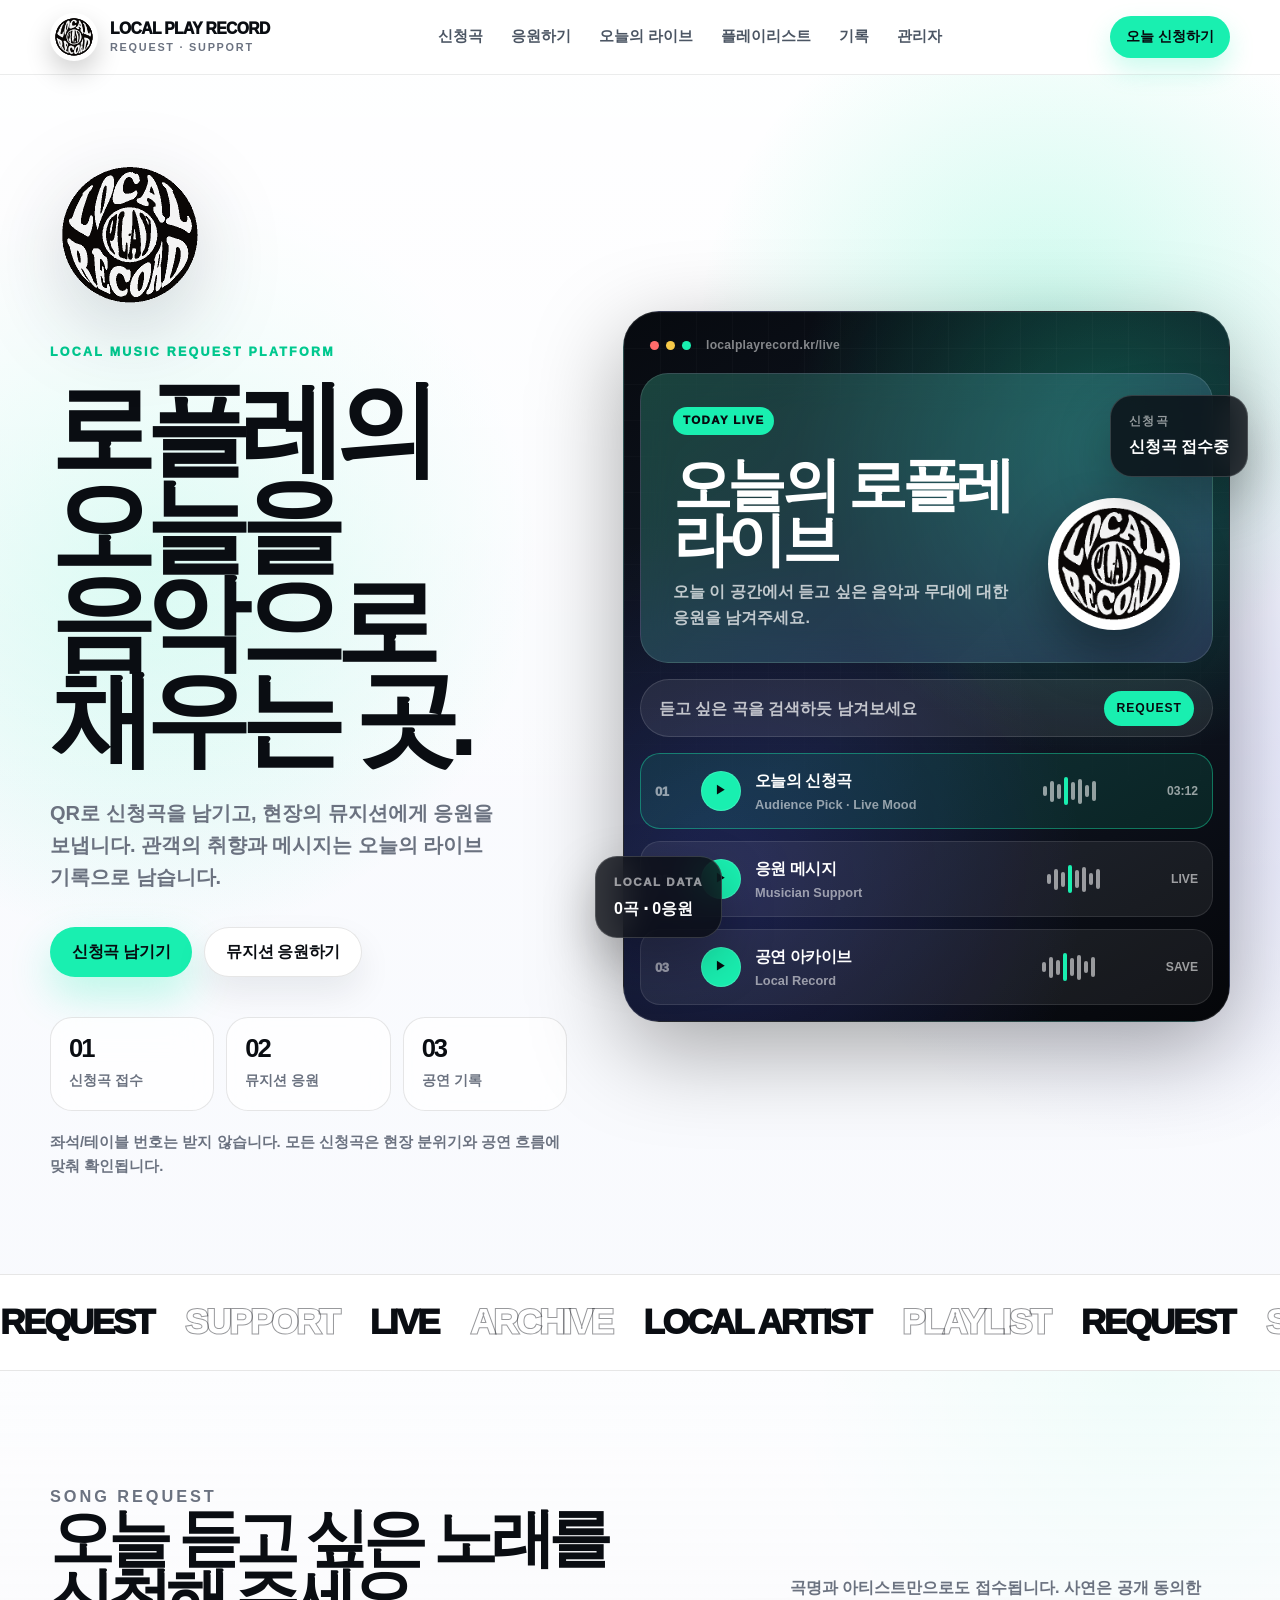
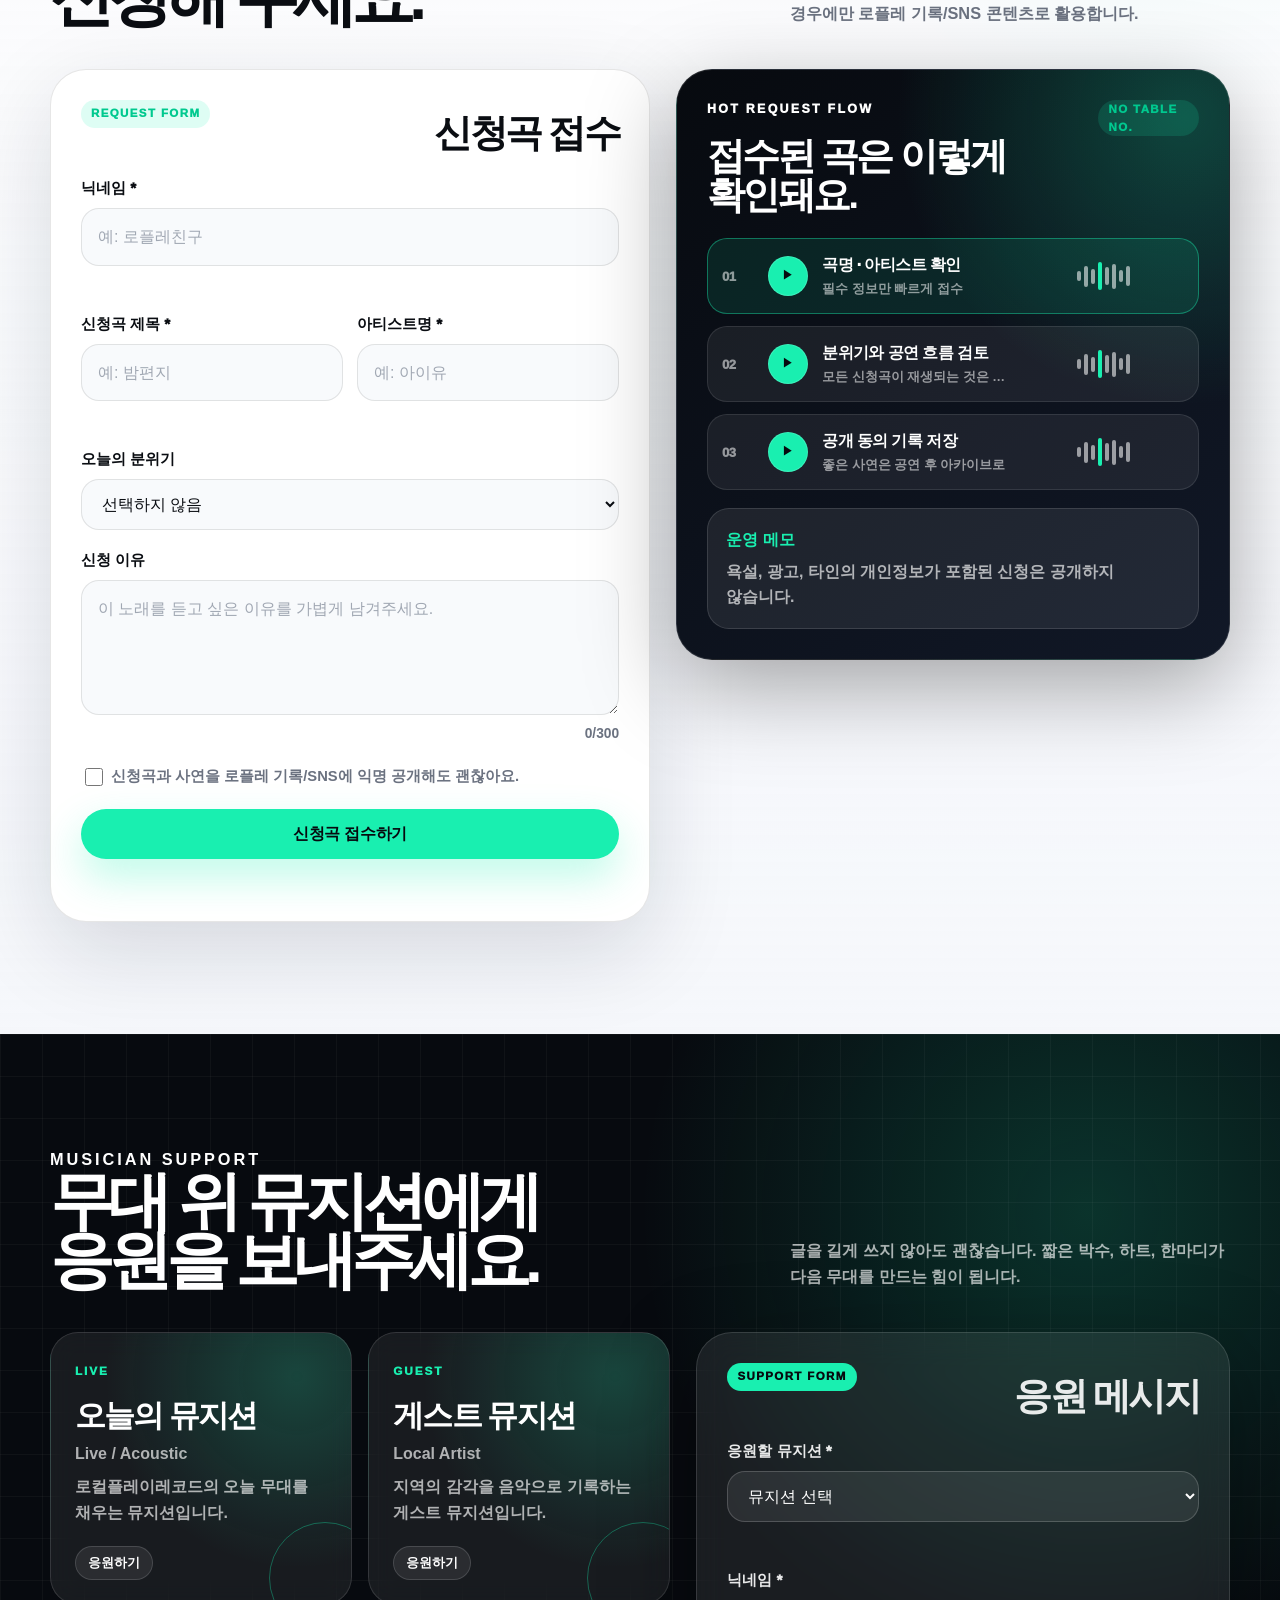
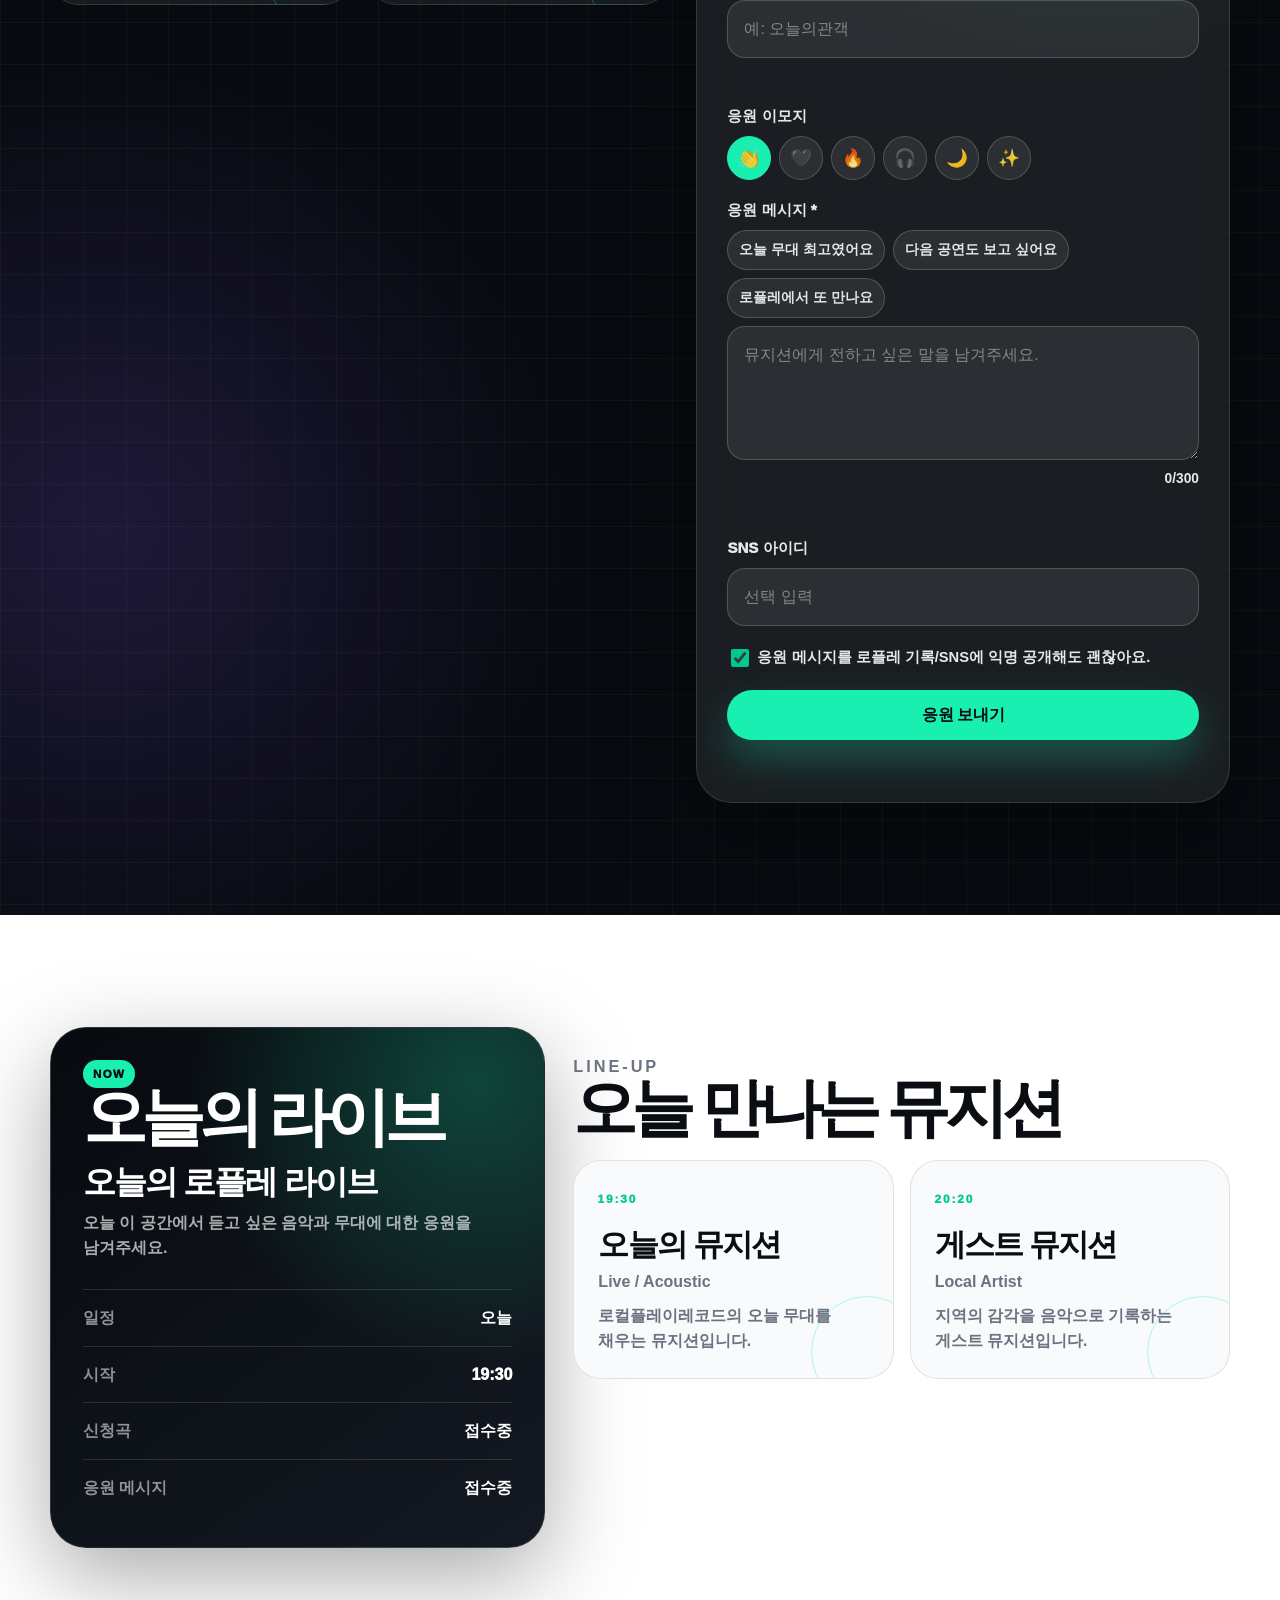
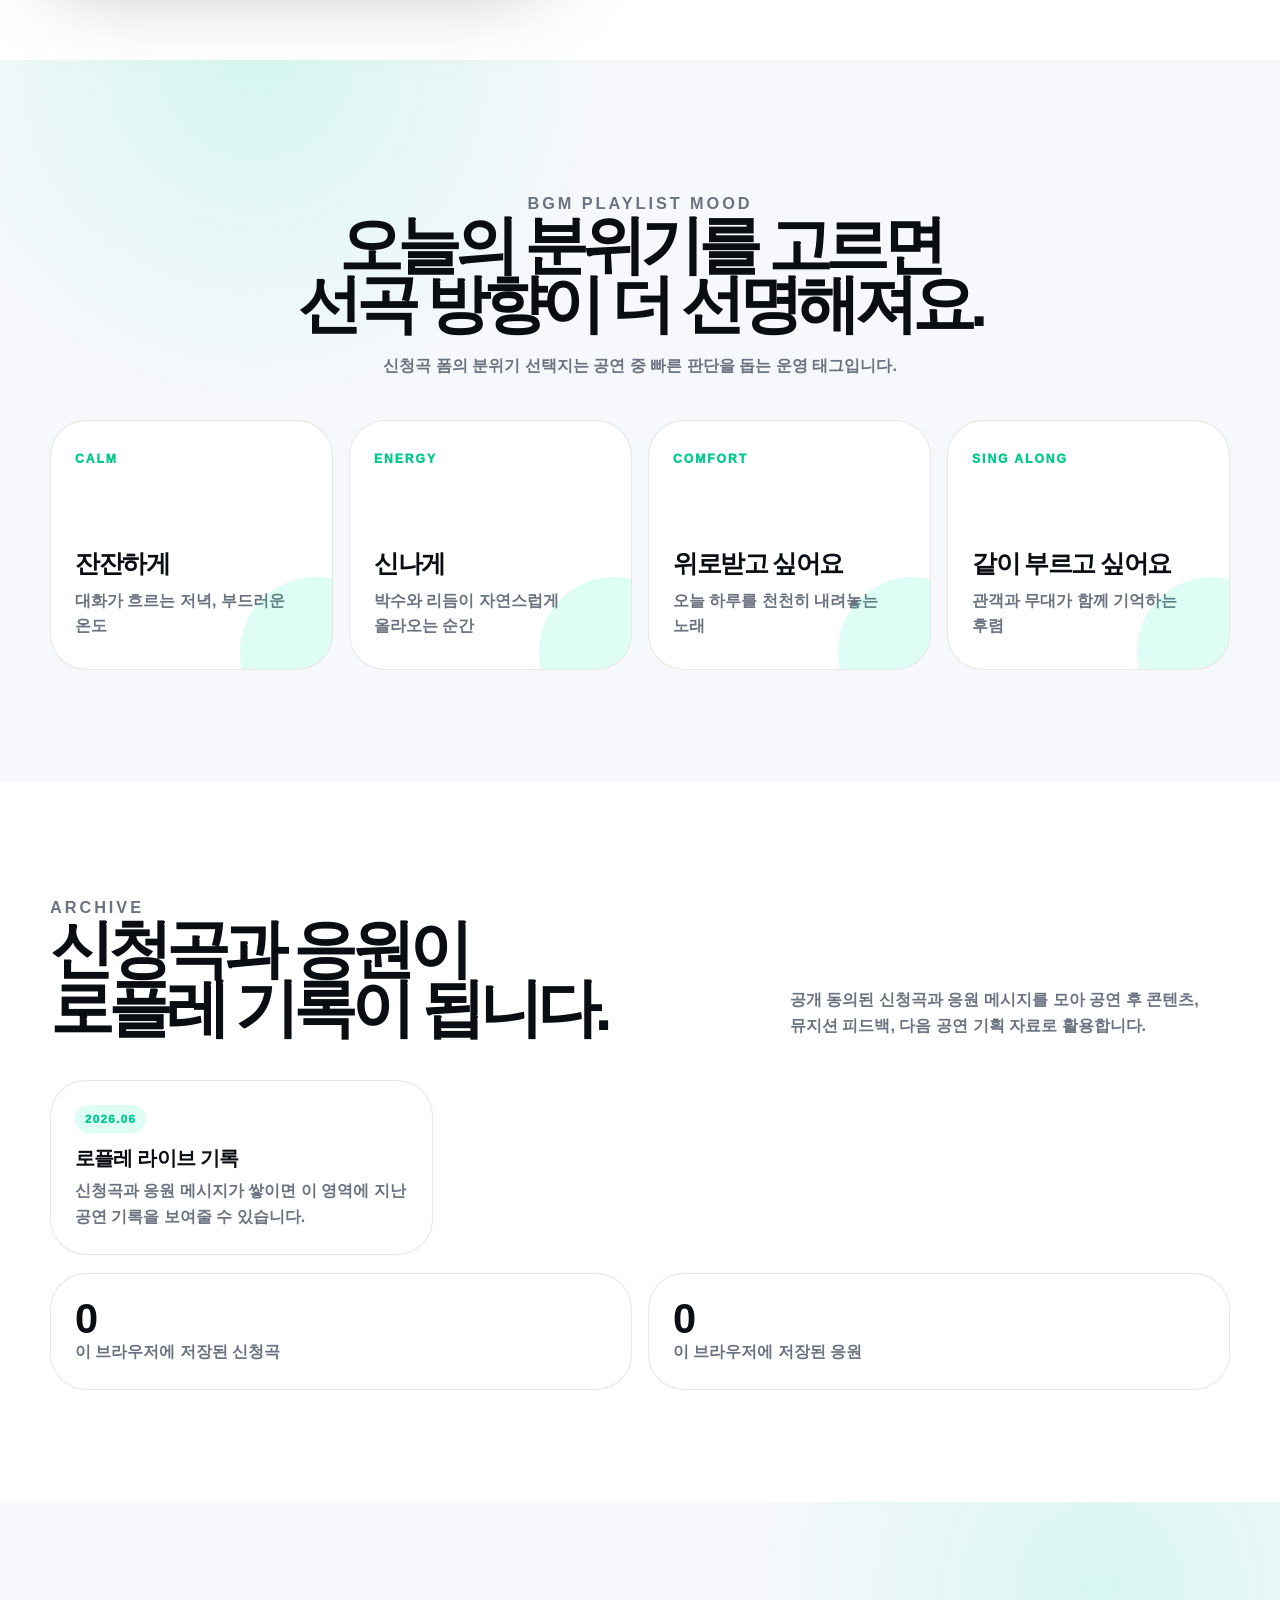
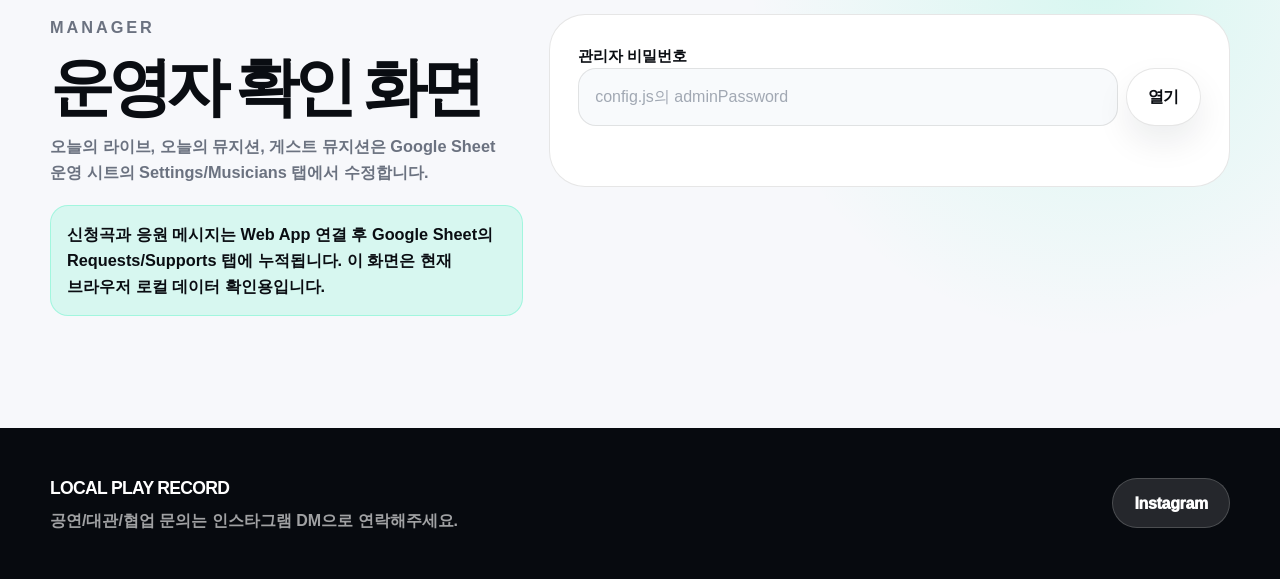
==== commit f0da7088: "Load live sheet records script" ====
--- a/index.html
+++ b/index.html
@@ -13,7 +13,7 @@
   <link rel="dns-prefetch" href="//script.google.com" />
   <link rel="dns-prefetch" href="//script.googleusercontent.com" />
   <link rel="stylesheet" href="assets/styles.css" />
-  <script src="config.js?v=20260625-realtime"></script>
+  <script src="config.js?v=20260629-records"></script>
 </head>
 <body>
   <a class="skip-link" href="#main">본문으로 바로가기</a>
@@ -416,6 +416,7 @@
   </footer>
 
   <div class="toast" role="status" aria-live="polite" data-toast hidden></div>
-  <script src="assets/app.js?v=20260625-realtime"></script>
+  <script src="assets/app.js?v=20260629-records"></script>
+  <script src="assets/live-records.js?v=20260629-records"></script>
 </body>
 </html>
